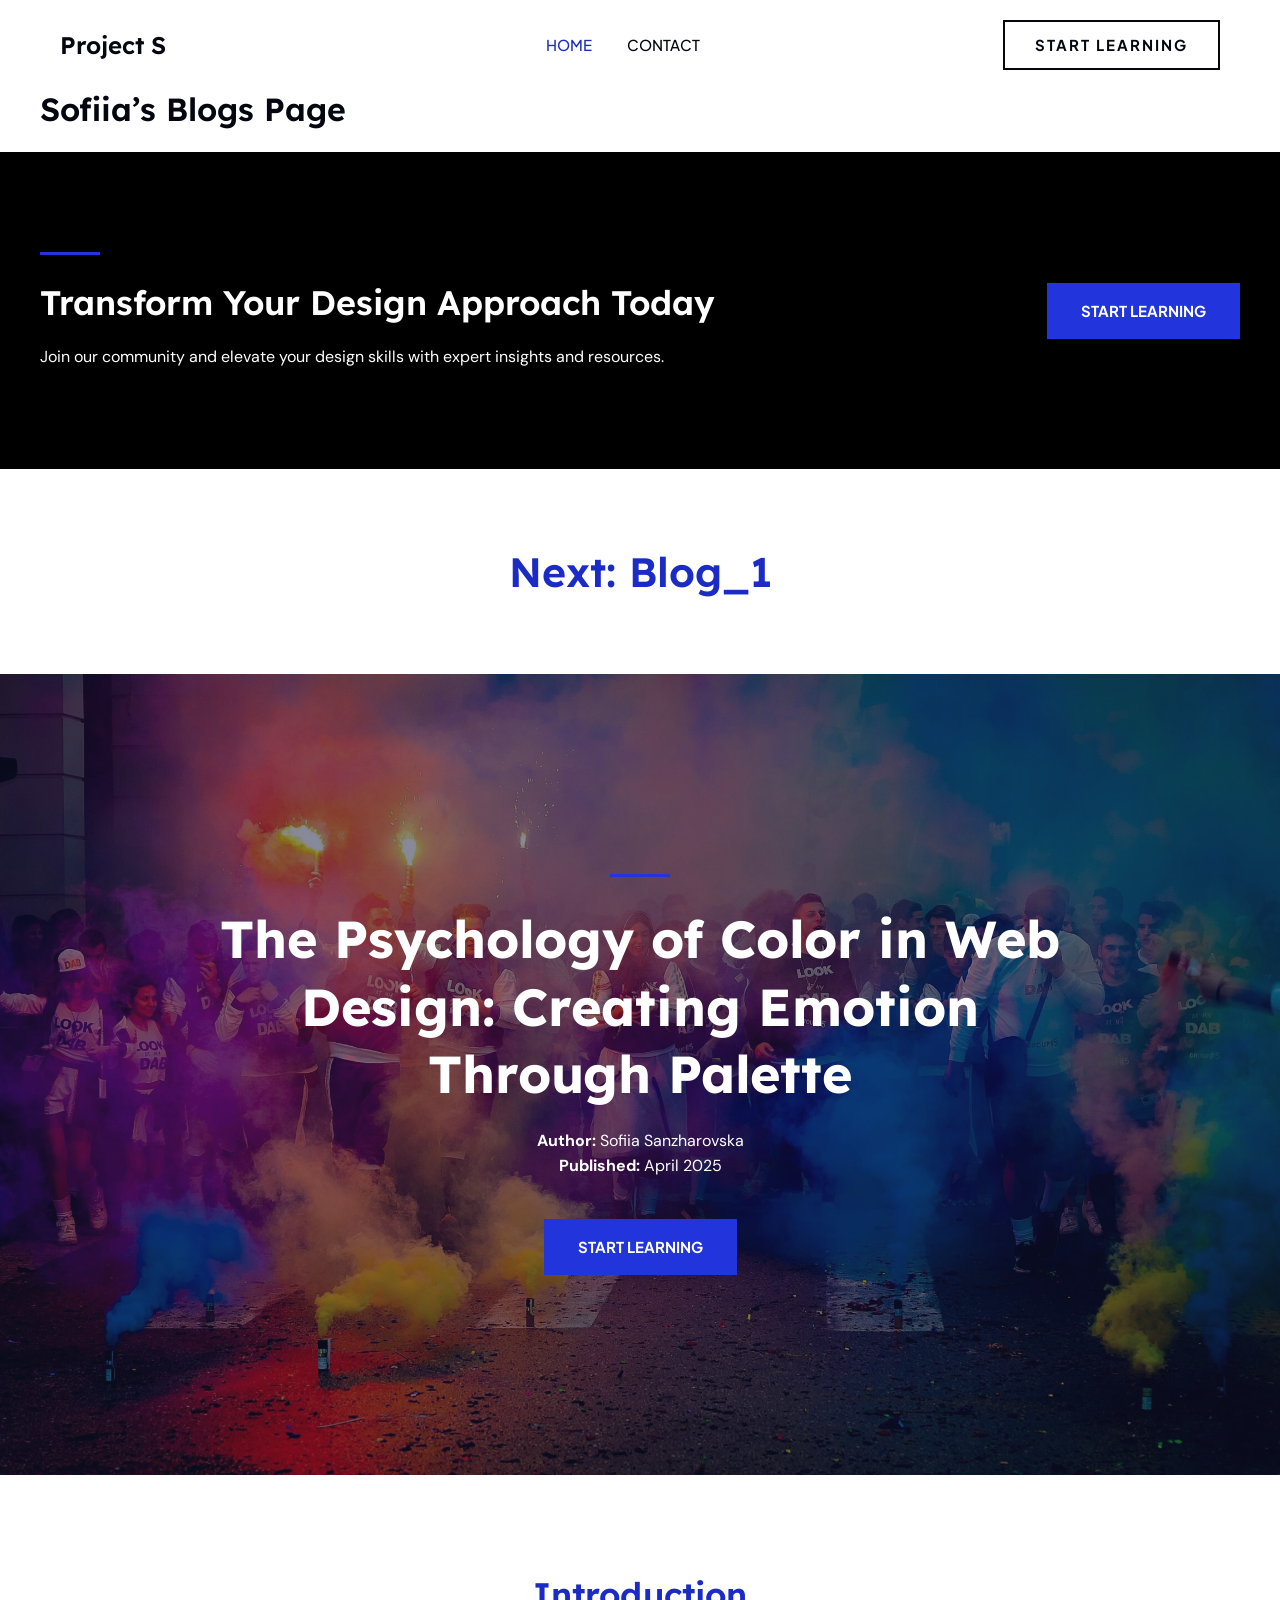
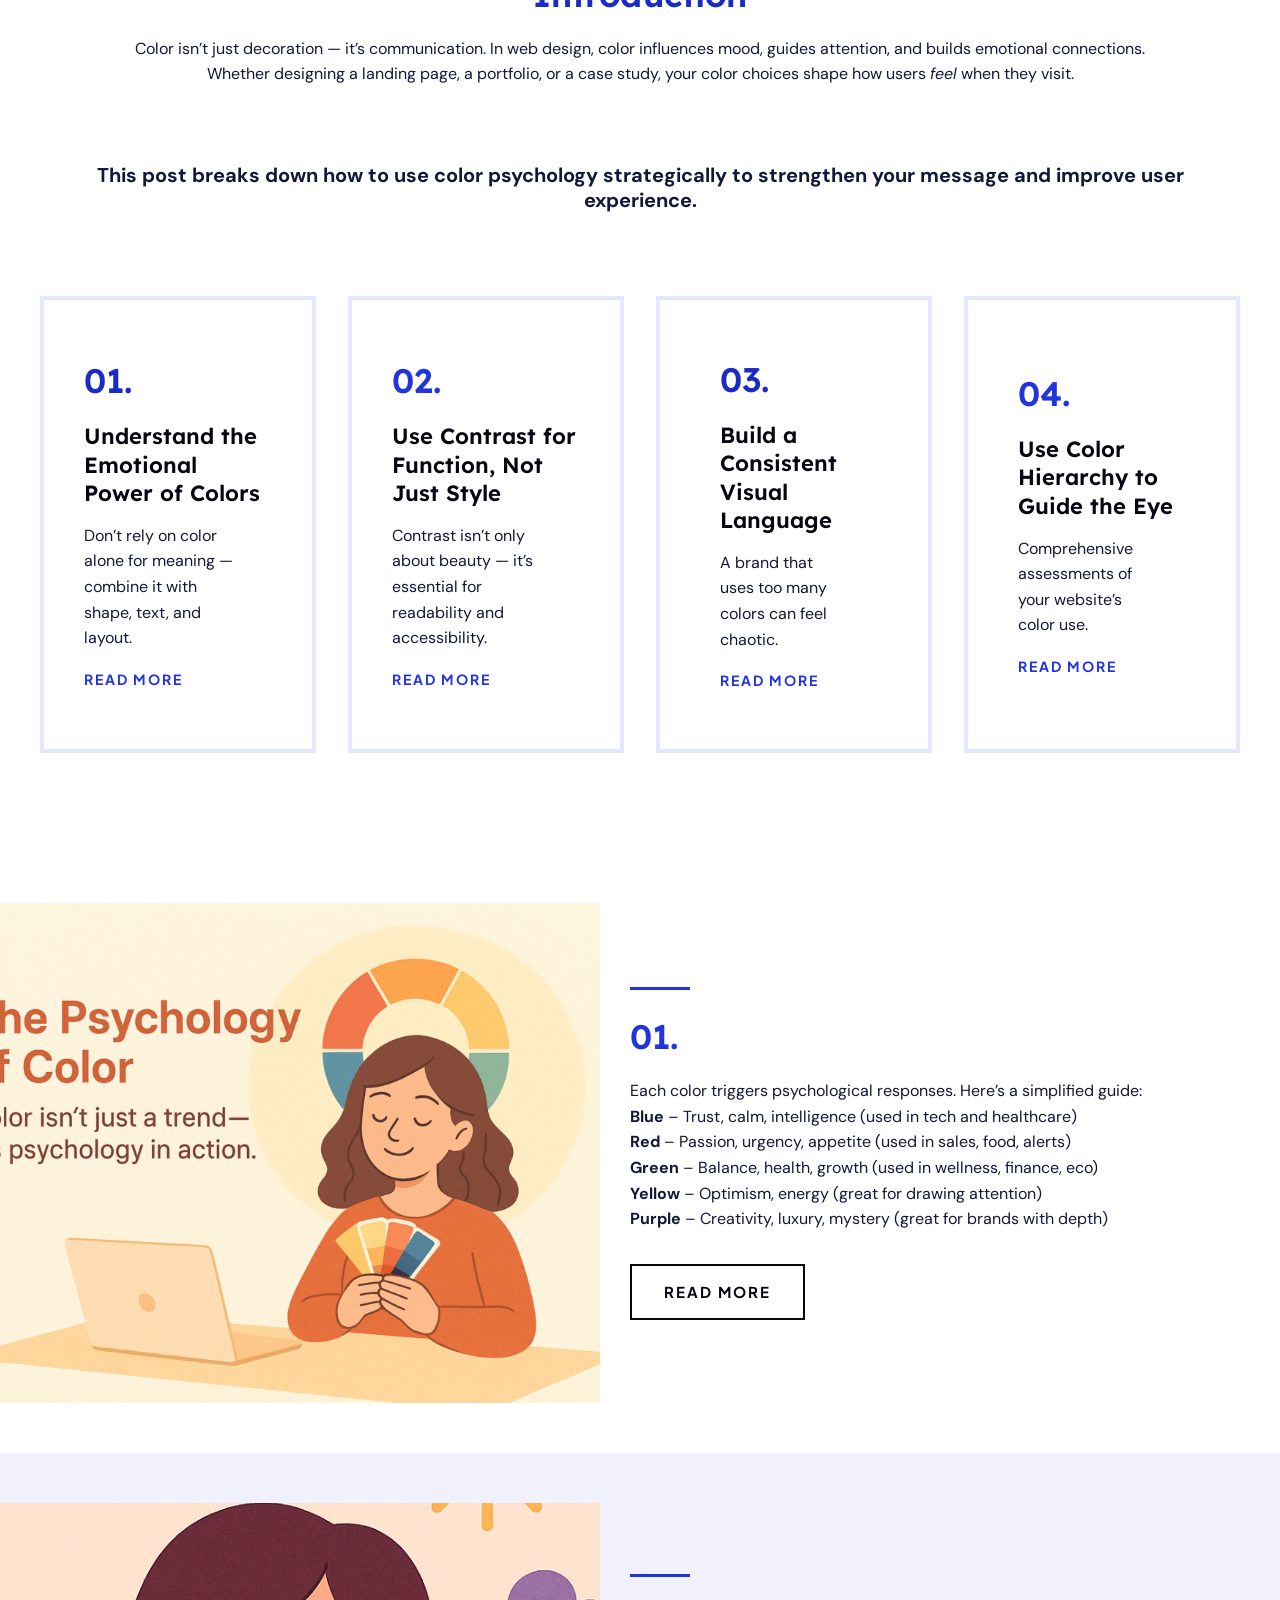
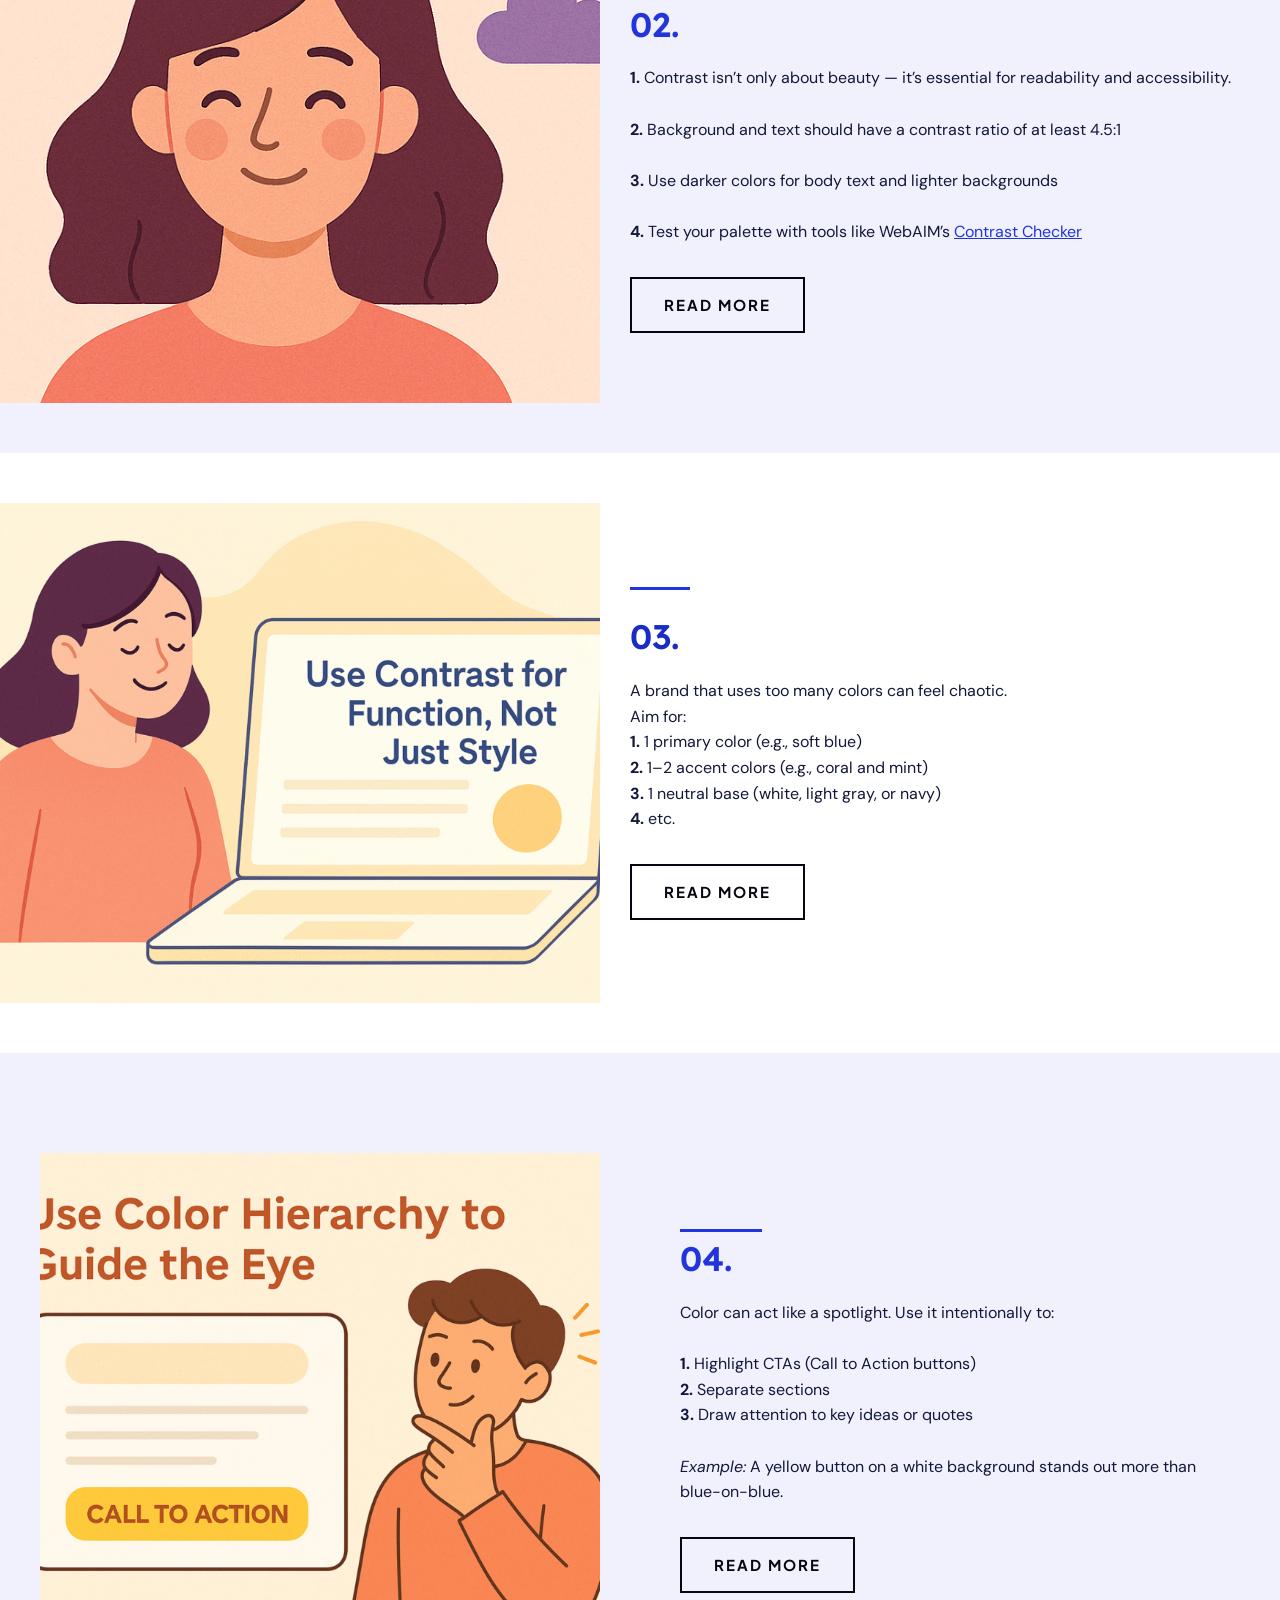
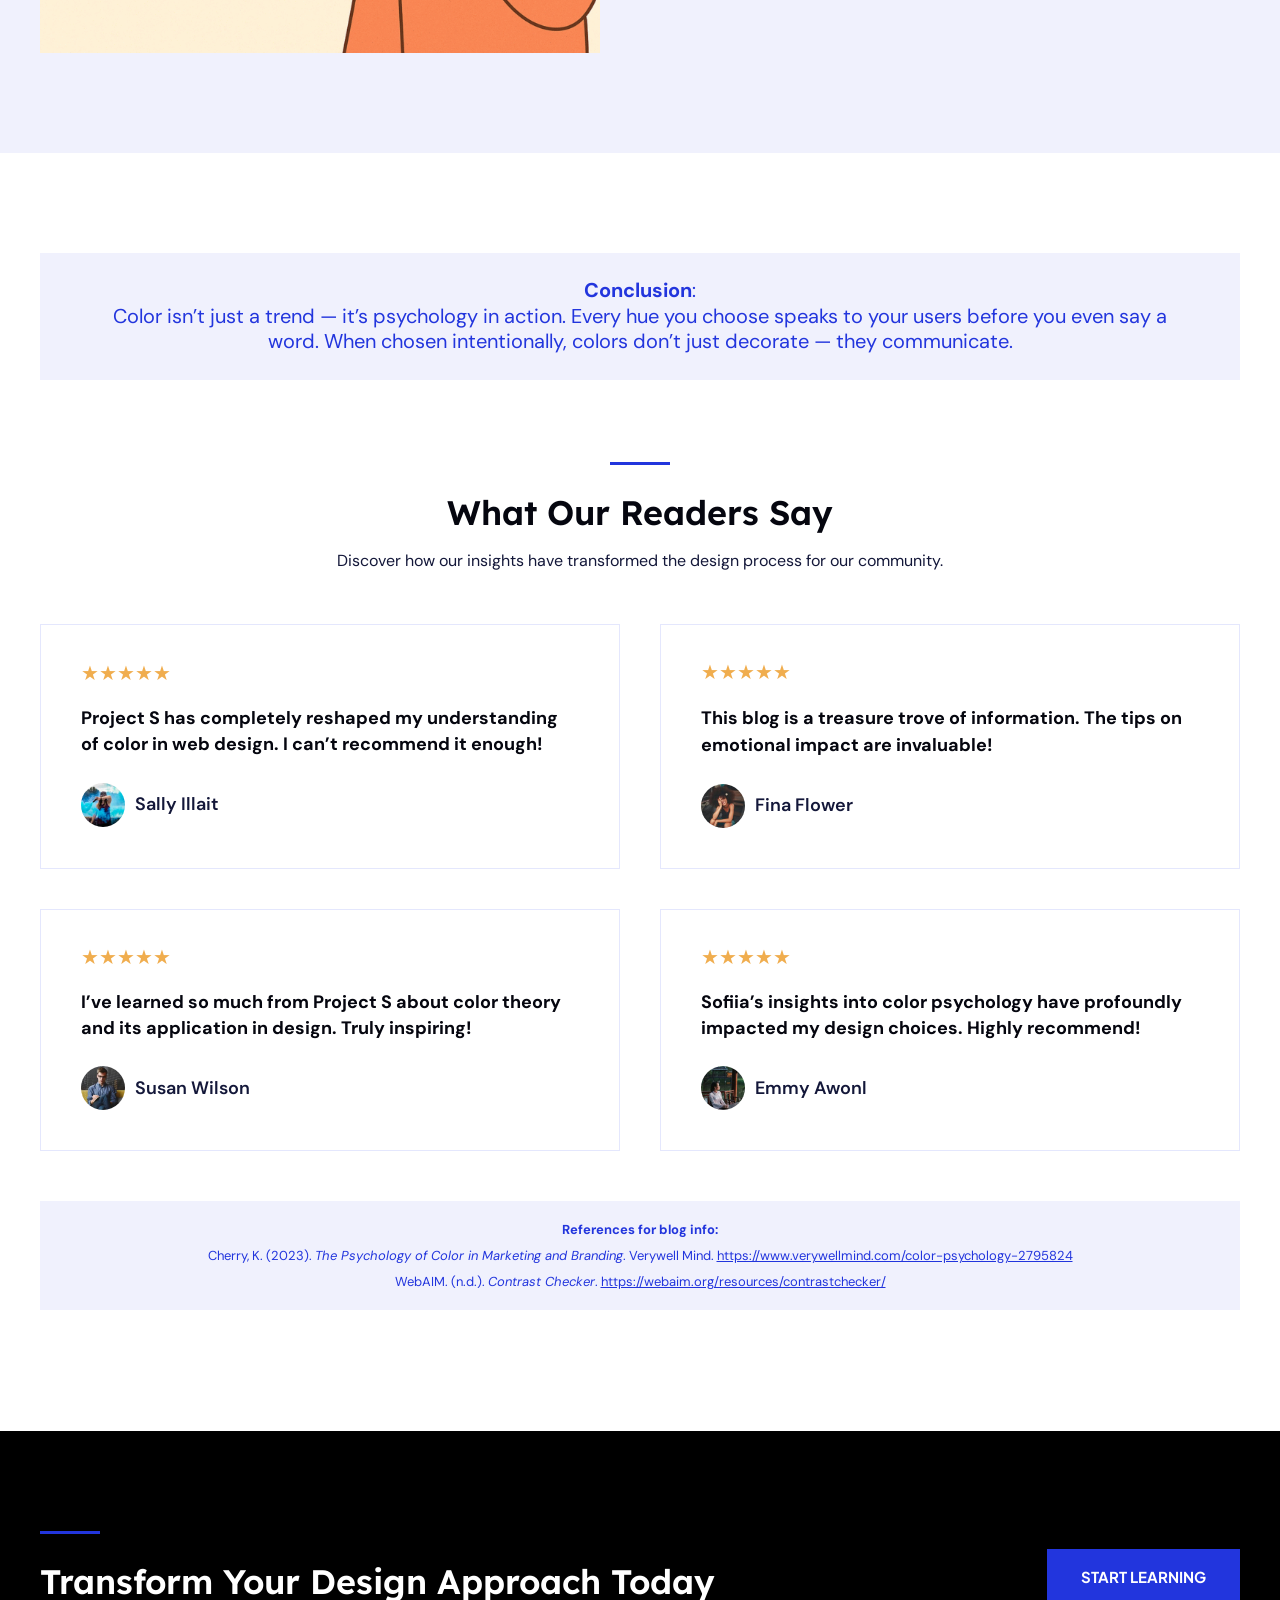
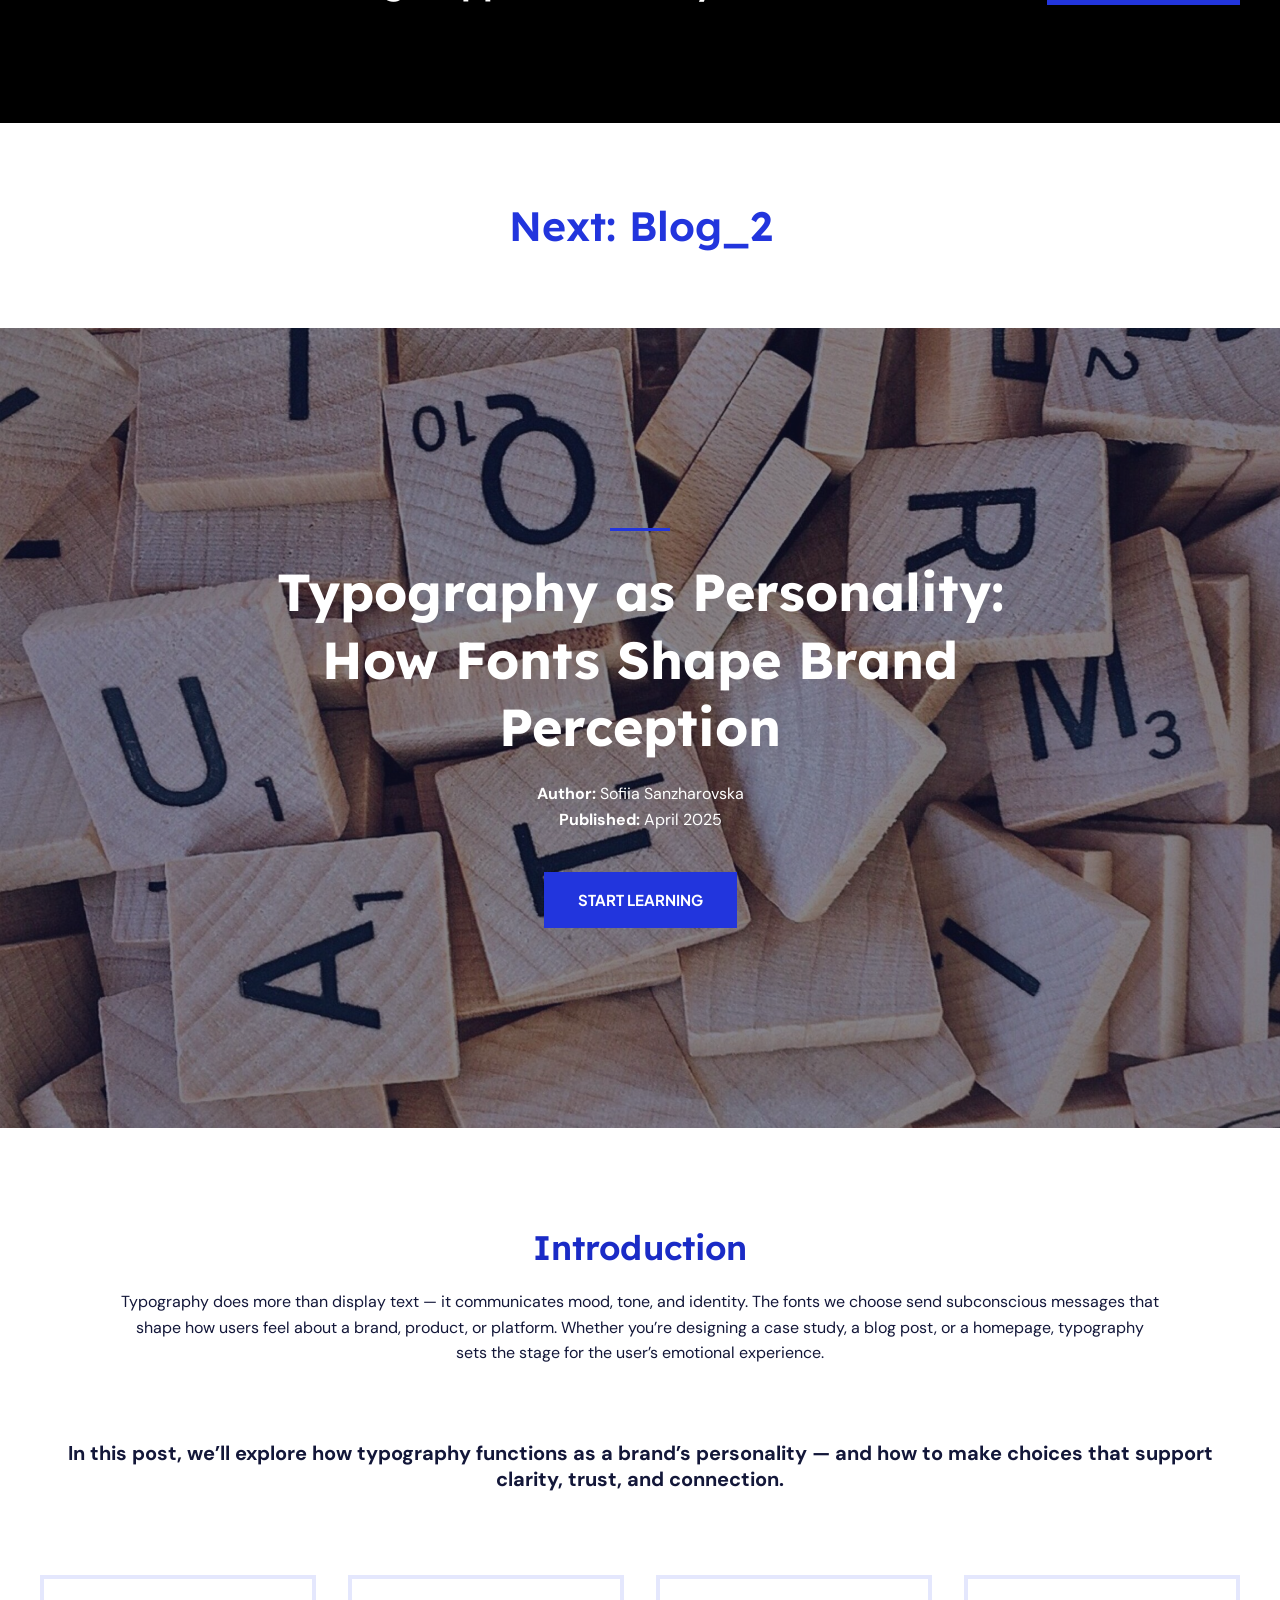
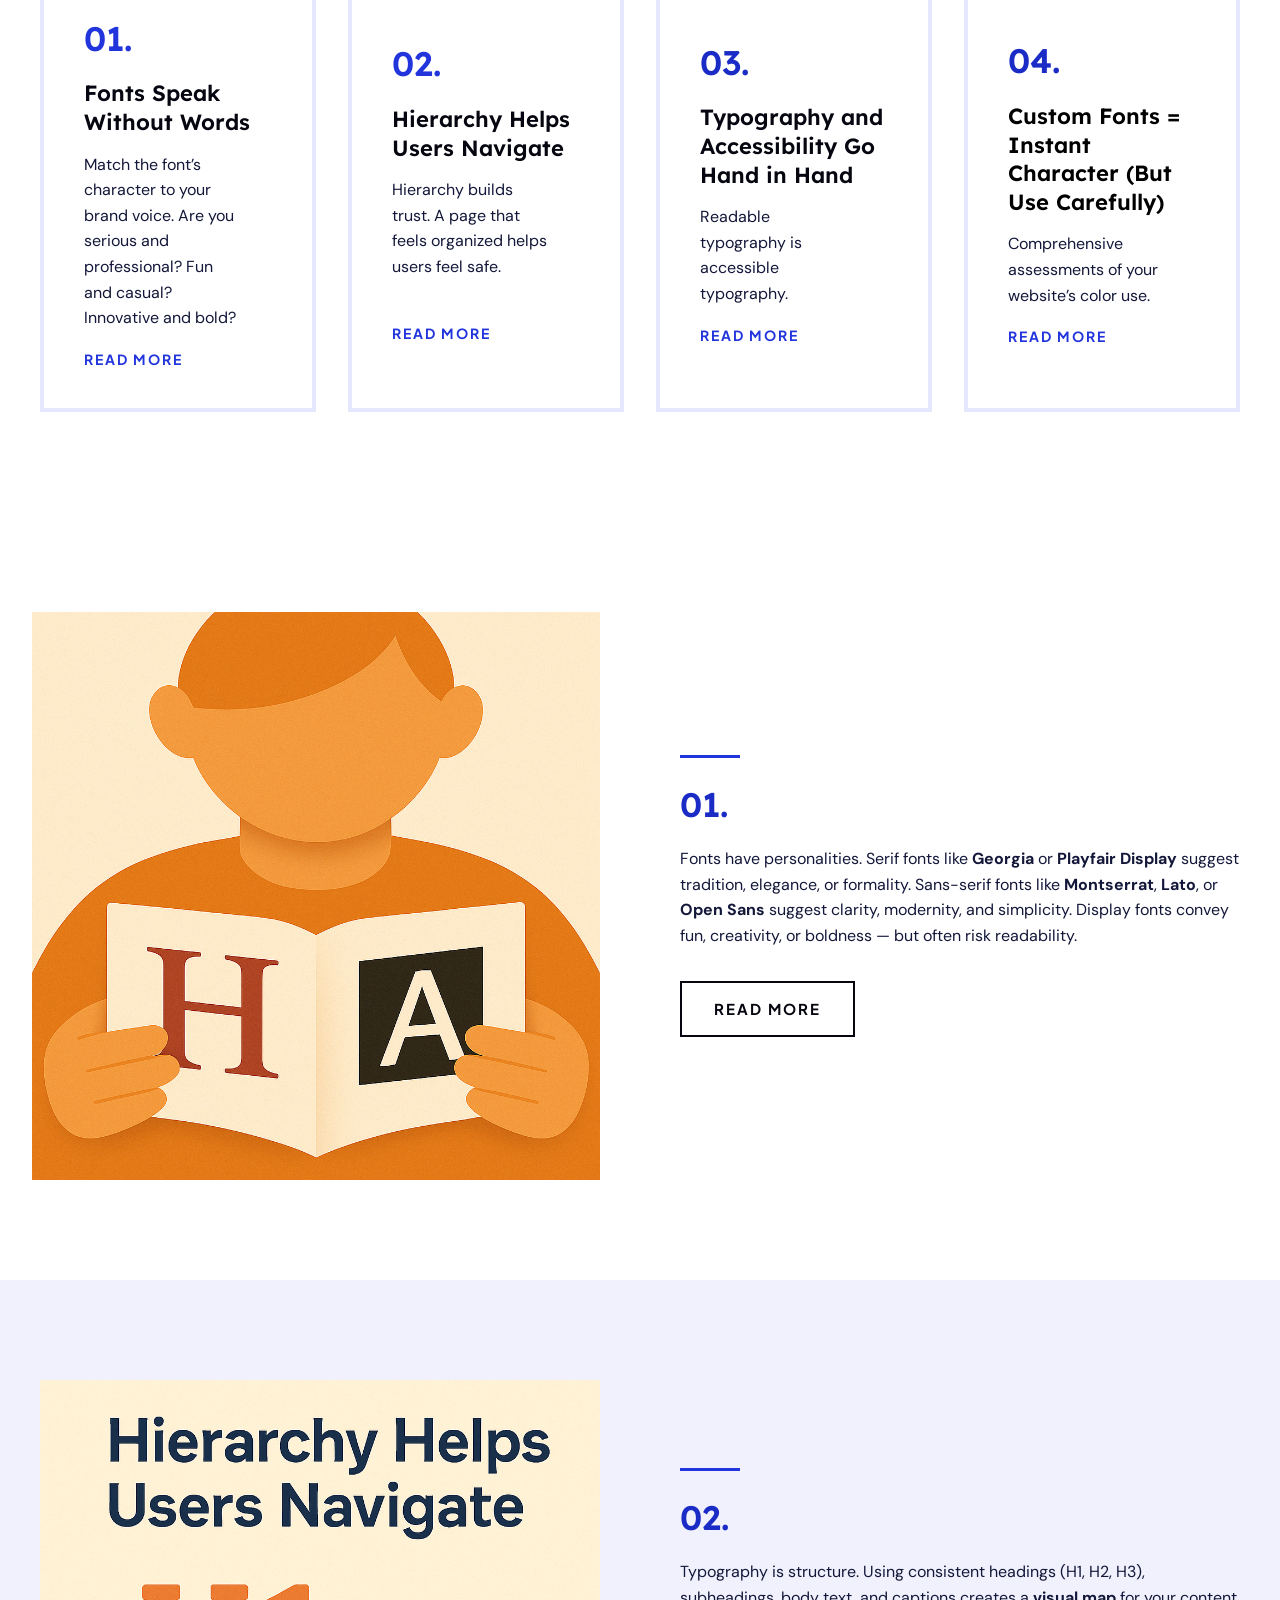
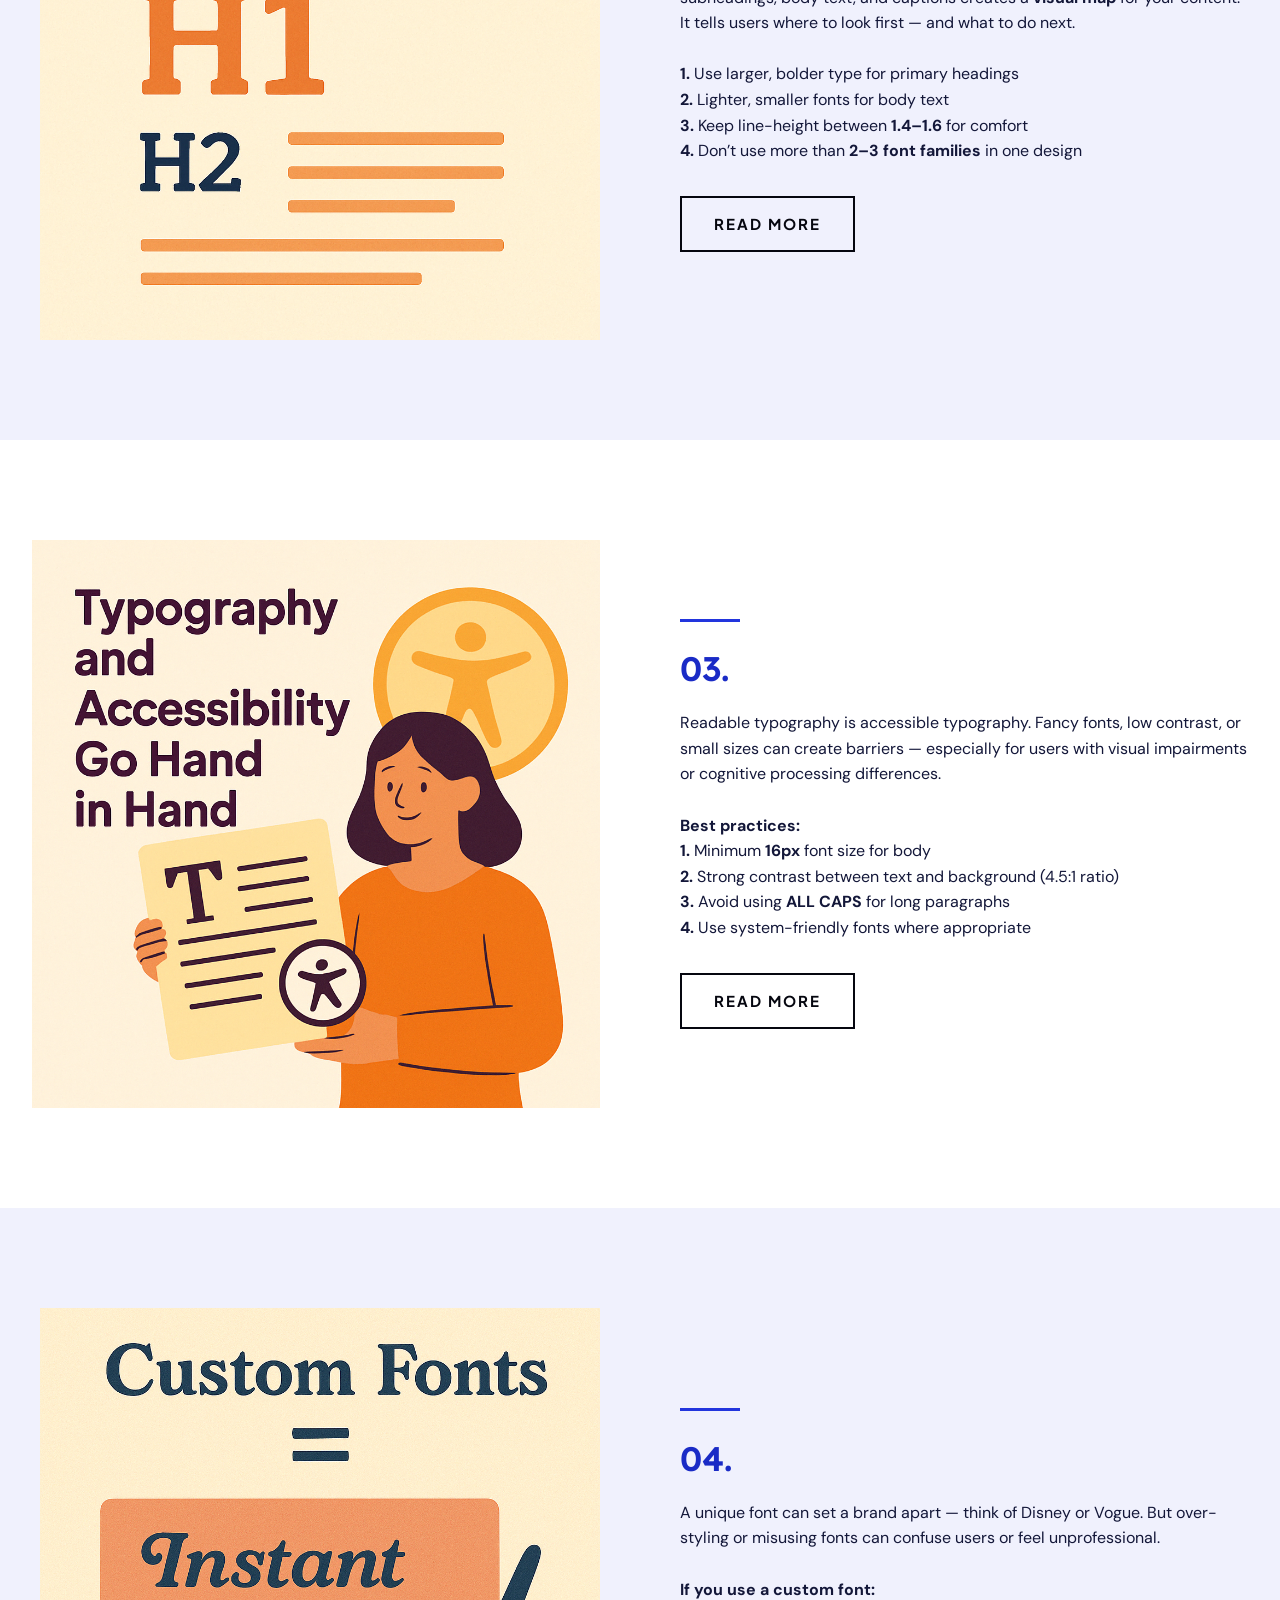
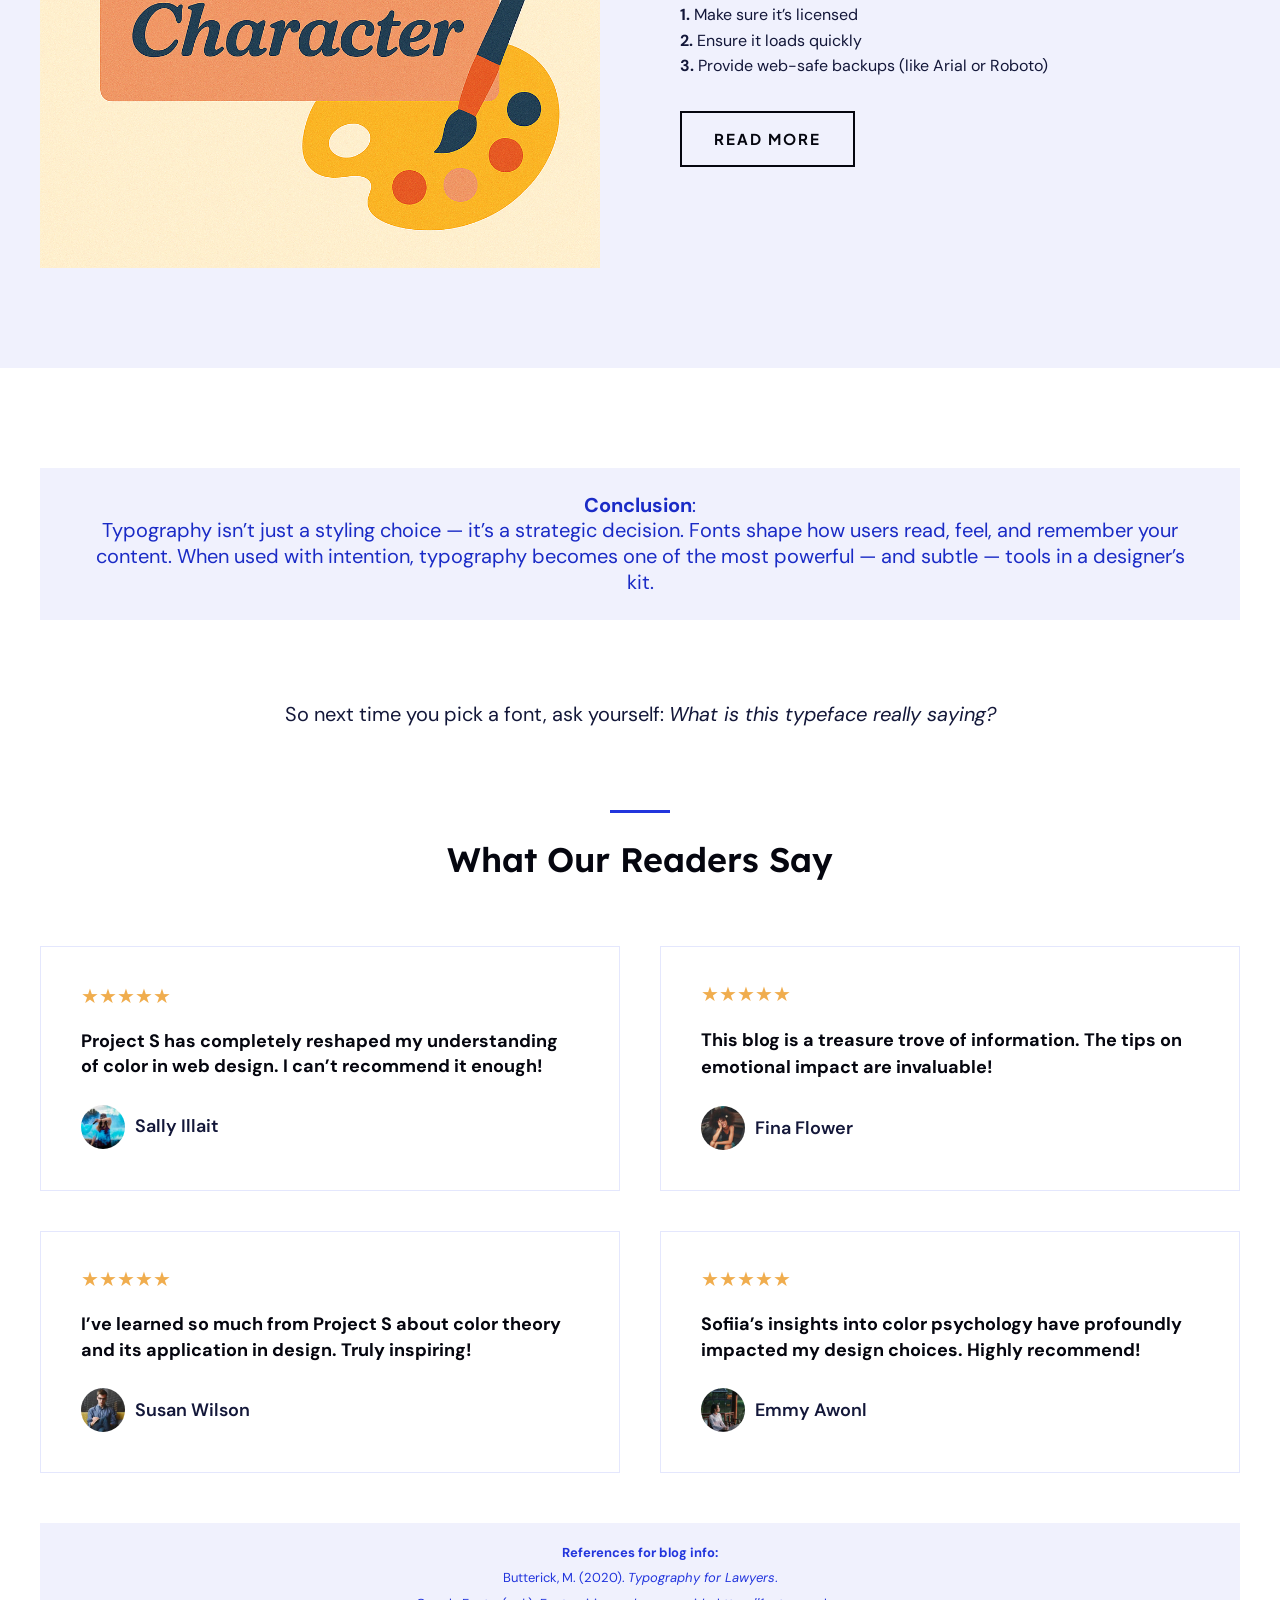
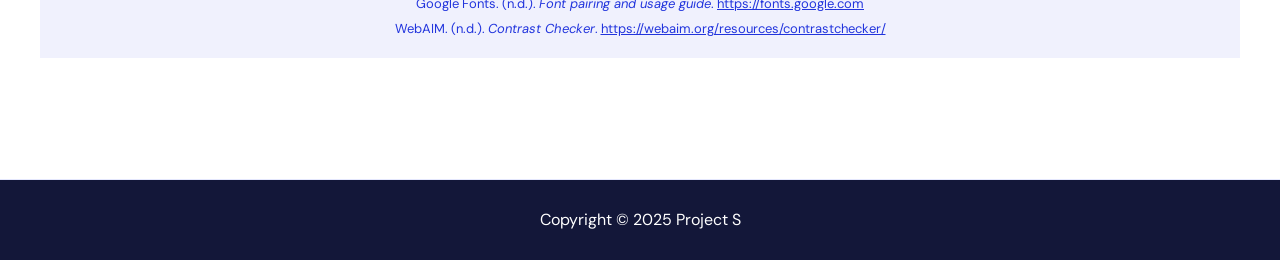
==== index.html @ 3645597f "Uploading first version of blog site" ====
<!DOCTYPE html>
<html lang="en-US">
<head>
<meta charset="UTF-8">
<meta name="viewport" content="width=device-width, initial-scale=1">
	<link rel="profile" href="https://gmpg.org/xfn/11"> 
	<title>Project S</title>
<meta name="robots" content="max-image-preview:large">
	<style>img:is([sizes="auto" i], [sizes^="auto," i]) { contain-intrinsic-size: 3000px 1500px }</style>
	<link rel="dns-prefetch" href="//fonts.googleapis.com">
<link rel="alternate" type="application/rss+xml" title="Project S &raquo; Feed" href="https://sofisanzh.github.io/blog-project/feed/">
<link rel="alternate" type="application/rss+xml" title="Project S &raquo; Comments Feed" href="https://sofisanzh.github.io/blog-project/comments/feed/">
<script>
window._wpemojiSettings = {"baseUrl":"https:\/\/s.w.org\/images\/core\/emoji\/15.1.0\/72x72\/","ext":".png","svgUrl":"https:\/\/s.w.org\/images\/core\/emoji\/15.1.0\/svg\/","svgExt":".svg","source":{"concatemoji":"https:\/\/sofisanzh.github.io\/blog-project\/wp-includes\/js\/wp-emoji-release.min.js?ver=6.8"}};
/*! This file is auto-generated */
!function(i,n){var o,s,e;function c(e){try{var t={supportTests:e,timestamp:(new Date).valueOf()};sessionStorage.setItem(o,JSON.stringify(t))}catch(e){}}function p(e,t,n){e.clearRect(0,0,e.canvas.width,e.canvas.height),e.fillText(t,0,0);var t=new Uint32Array(e.getImageData(0,0,e.canvas.width,e.canvas.height).data),r=(e.clearRect(0,0,e.canvas.width,e.canvas.height),e.fillText(n,0,0),new Uint32Array(e.getImageData(0,0,e.canvas.width,e.canvas.height).data));return t.every(function(e,t){return e===r[t]})}function u(e,t,n){switch(t){case"flag":return n(e,"🏳️‍⚧️","🏳️​⚧️")?!1:!n(e,"🇺🇳","🇺​🇳")&&!n(e,"🏴󠁧󠁢󠁥󠁮󠁧󠁿","🏴​󠁧​󠁢​󠁥​󠁮​󠁧​󠁿");case"emoji":return!n(e,"🐦‍🔥","🐦​🔥")}return!1}function f(e,t,n){var r="undefined"!=typeof WorkerGlobalScope&&self instanceof WorkerGlobalScope?new OffscreenCanvas(300,150):i.createElement("canvas"),a=r.getContext("2d",{willReadFrequently:!0}),o=(a.textBaseline="top",a.font="600 32px Arial",{});return e.forEach(function(e){o[e]=t(a,e,n)}),o}function t(e){var t=i.createElement("script");t.src=e,t.defer=!0,i.head.appendChild(t)}"undefined"!=typeof Promise&&(o="wpEmojiSettingsSupports",s=["flag","emoji"],n.supports={everything:!0,everythingExceptFlag:!0},e=new Promise(function(e){i.addEventListener("DOMContentLoaded",e,{once:!0})}),new Promise(function(t){var n=function(){try{var e=JSON.parse(sessionStorage.getItem(o));if("object"==typeof e&&"number"==typeof e.timestamp&&(new Date).valueOf()<e.timestamp+604800&&"object"==typeof e.supportTests)return e.supportTests}catch(e){}return null}();if(!n){if("undefined"!=typeof Worker&&"undefined"!=typeof OffscreenCanvas&&"undefined"!=typeof URL&&URL.createObjectURL&&"undefined"!=typeof Blob)try{var e="postMessage("+f.toString()+"("+[JSON.stringify(s),u.toString(),p.toString()].join(",")+"));",r=new Blob([e],{type:"text/javascript"}),a=new Worker(URL.createObjectURL(r),{name:"wpTestEmojiSupports"});return void(a.onmessage=function(e){c(n=e.data),a.terminate(),t(n)})}catch(e){}c(n=f(s,u,p))}t(n)}).then(function(e){for(var t in e)n.supports[t]=e[t],n.supports.everything=n.supports.everything&&n.supports[t],"flag"!==t&&(n.supports.everythingExceptFlag=n.supports.everythingExceptFlag&&n.supports[t]);n.supports.everythingExceptFlag=n.supports.everythingExceptFlag&&!n.supports.flag,n.DOMReady=!1,n.readyCallback=function(){n.DOMReady=!0}}).then(function(){return e}).then(function(){var e;n.supports.everything||(n.readyCallback(),(e=n.source||{}).concatemoji?t(e.concatemoji):e.wpemoji&&e.twemoji&&(t(e.twemoji),t(e.wpemoji)))}))}((window,document),window._wpemojiSettings);
</script>
<link rel="stylesheet" id="astra-theme-css-css" href="https://sofisanzh.github.io/blog-project/wp-content/themes/astra/assets/css/minified/main.min.css?ver=4.10.0" media="all">
<style id="astra-theme-css-inline-css">:root{--ast-post-nav-space:0;--ast-container-default-xlg-padding:2.5em;--ast-container-default-lg-padding:2.5em;--ast-container-default-slg-padding:2em;--ast-container-default-md-padding:2.5em;--ast-container-default-sm-padding:2.5em;--ast-container-default-xs-padding:2.4em;--ast-container-default-xxs-padding:1.8em;--ast-code-block-background:#ECEFF3;--ast-comment-inputs-background:#F9FAFB;--ast-normal-container-width:1200px;--ast-narrow-container-width:750px;--ast-blog-title-font-weight:600;--ast-blog-meta-weight:600;--ast-global-color-primary:var(--ast-global-color-5);--ast-global-color-secondary:var(--ast-global-color-4);--ast-global-color-alternate-background:var(--ast-global-color-7);--ast-global-color-subtle-background:var(--ast-global-color-6);--ast-bg-style-guide:#F8FAFC;--ast-shadow-style-guide:0px 0px 4px 0 #00000057;--ast-global-dark-bg-style:#fff;--ast-global-dark-lfs:#fbfbfb;--ast-widget-bg-color:#fafafa;--ast-wc-container-head-bg-color:#fbfbfb;--ast-title-layout-bg:#eeeeee;--ast-search-border-color:#e7e7e7;--ast-lifter-hover-bg:#e6e6e6;--ast-gallery-block-color:#000;--srfm-color-input-label:var(--ast-global-color-2);}html{font-size:100%;}a{color:var(--ast-global-color-0);}a:hover,a:focus{color:var(--ast-global-color-1);}body,button,input,select,textarea,.ast-button,.ast-custom-button{font-family:'DM Sans',sans-serif;font-weight:400;font-size:16px;font-size:1rem;line-height:var(--ast-body-line-height,1.6em);}blockquote{color:var(--ast-global-color-3);}h1,.entry-content h1,h2,.entry-content h2,h3,.entry-content h3,h4,.entry-content h4,h5,.entry-content h5,h6,.entry-content h6,.site-title,.site-title a{font-family:'Lexend',sans-serif;font-weight:600;line-height:1.2em;}.ast-site-identity .site-title a{color:var(--ast-global-color-2);}.ast-site-identity .site-title a:hover{color:var(--ast-global-color-2);}.site-title{font-size:24px;font-size:1.5rem;display:block;}.site-header .site-description{font-size:15px;font-size:0.9375rem;display:none;}.entry-title{font-size:26px;font-size:1.625rem;}.ast-blog-single-element.ast-taxonomy-container a{font-size:14px;font-size:0.875rem;}.ast-blog-meta-container{font-size:13px;font-size:0.8125rem;}.archive .ast-article-post .ast-article-inner,.blog .ast-article-post .ast-article-inner,.archive .ast-article-post .ast-article-inner:hover,.blog .ast-article-post .ast-article-inner:hover{overflow:hidden;}h1,.entry-content h1{font-size:52px;font-size:3.25rem;font-weight:700;font-family:'Lexend',sans-serif;line-height:1.3em;}h2,.entry-content h2{font-size:34px;font-size:2.125rem;font-weight:600;font-family:'Lexend',sans-serif;line-height:1.2em;}h3,.entry-content h3{font-size:22px;font-size:1.375rem;font-weight:600;font-family:'Lexend',sans-serif;line-height:1.3em;}h4,.entry-content h4{font-size:16px;font-size:1rem;line-height:1.3em;font-weight:600;font-family:'Lexend',sans-serif;}h5,.entry-content h5{font-size:15px;font-size:0.9375rem;line-height:1.5em;font-weight:600;font-family:'Lexend',sans-serif;}h6,.entry-content h6{font-size:14px;font-size:0.875rem;line-height:1.5em;font-weight:600;font-family:'Lexend',sans-serif;text-transform:uppercase;}::selection{background-color:var(--ast-global-color-0);color:#ffffff;}body,h1,.entry-title a,.entry-content h1,h2,.entry-content h2,h3,.entry-content h3,h4,.entry-content h4,h5,.entry-content h5,h6,.entry-content h6{color:var(--ast-global-color-3);}.tagcloud a:hover,.tagcloud a:focus,.tagcloud a.current-item{color:#ffffff;border-color:var(--ast-global-color-0);background-color:var(--ast-global-color-0);}input:focus,input[type="text"]:focus,input[type="email"]:focus,input[type="url"]:focus,input[type="password"]:focus,input[type="reset"]:focus,input[type="search"]:focus,textarea:focus{border-color:var(--ast-global-color-0);}input[type="radio"]:checked,input[type=reset],input[type="checkbox"]:checked,input[type="checkbox"]:hover:checked,input[type="checkbox"]:focus:checked,input[type=range]::-webkit-slider-thumb{border-color:var(--ast-global-color-0);background-color:var(--ast-global-color-0);box-shadow:none;}.site-footer a:hover + .post-count,.site-footer a:focus + .post-count{background:var(--ast-global-color-0);border-color:var(--ast-global-color-0);}.single .nav-links .nav-previous,.single .nav-links .nav-next{color:var(--ast-global-color-0);}.entry-meta,.entry-meta *{line-height:1.45;color:var(--ast-global-color-0);font-weight:600;}.entry-meta a:not(.ast-button):hover,.entry-meta a:not(.ast-button):hover *,.entry-meta a:not(.ast-button):focus,.entry-meta a:not(.ast-button):focus *,.page-links > .page-link,.page-links .page-link:hover,.post-navigation a:hover{color:var(--ast-global-color-1);}#cat option,.secondary .calendar_wrap thead a,.secondary .calendar_wrap thead a:visited{color:var(--ast-global-color-0);}.secondary .calendar_wrap #today,.ast-progress-val span{background:var(--ast-global-color-0);}.secondary a:hover + .post-count,.secondary a:focus + .post-count{background:var(--ast-global-color-0);border-color:var(--ast-global-color-0);}.calendar_wrap #today > a{color:#ffffff;}.page-links .page-link,.single .post-navigation a{color:var(--ast-global-color-3);}.ast-search-menu-icon .search-form button.search-submit{padding:0 4px;}.ast-search-menu-icon form.search-form{padding-right:0;}.ast-search-menu-icon.slide-search input.search-field{width:0;}.ast-header-search .ast-search-menu-icon.ast-dropdown-active .search-form,.ast-header-search .ast-search-menu-icon.ast-dropdown-active .search-field:focus{transition:all 0.2s;}.search-form input.search-field:focus{outline:none;}.ast-search-menu-icon .search-form button.search-submit:focus,.ast-theme-transparent-header .ast-header-search .ast-dropdown-active .ast-icon,.ast-theme-transparent-header .ast-inline-search .search-field:focus .ast-icon{color:var(--ast-global-color-1);}.ast-header-search .slide-search .search-form{border:2px solid var(--ast-global-color-0);}.ast-header-search .slide-search .search-field{background-color:(--ast-global-dark-bg-style);}.ast-archive-title{color:var(--ast-global-color-2);}.widget-title,.widget .wp-block-heading{font-size:22px;font-size:1.375rem;color:var(--ast-global-color-2);}.ast-single-post .entry-content a,.ast-comment-content a:not(.ast-comment-edit-reply-wrap a){text-decoration:underline;}.ast-single-post .elementor-widget-button .elementor-button,.ast-single-post .entry-content .uagb-tab a,.ast-single-post .entry-content .uagb-ifb-cta a,.ast-single-post .entry-content .uabb-module-content a,.ast-single-post .entry-content .uagb-post-grid a,.ast-single-post .entry-content .uagb-timeline a,.ast-single-post .entry-content .uagb-toc__wrap a,.ast-single-post .entry-content .uagb-taxomony-box a,.ast-single-post .entry-content .woocommerce a,.entry-content .wp-block-latest-posts > li > a,.ast-single-post .entry-content .wp-block-file__button,li.ast-post-filter-single,.ast-single-post .ast-comment-content .comment-reply-link,.ast-single-post .ast-comment-content .comment-edit-link{text-decoration:none;}.ast-search-menu-icon.slide-search a:focus-visible:focus-visible,.astra-search-icon:focus-visible,#close:focus-visible,a:focus-visible,.ast-menu-toggle:focus-visible,.site .skip-link:focus-visible,.wp-block-loginout input:focus-visible,.wp-block-search.wp-block-search__button-inside .wp-block-search__inside-wrapper,.ast-header-navigation-arrow:focus-visible,.woocommerce .wc-proceed-to-checkout > .checkout-button:focus-visible,.woocommerce .woocommerce-MyAccount-navigation ul li a:focus-visible,.ast-orders-table__row .ast-orders-table__cell:focus-visible,.woocommerce .woocommerce-order-details .order-again > .button:focus-visible,.woocommerce .woocommerce-message a.button.wc-forward:focus-visible,.woocommerce #minus_qty:focus-visible,.woocommerce #plus_qty:focus-visible,a#ast-apply-coupon:focus-visible,.woocommerce .woocommerce-info a:focus-visible,.woocommerce .astra-shop-summary-wrap a:focus-visible,.woocommerce a.wc-forward:focus-visible,#ast-apply-coupon:focus-visible,.woocommerce-js .woocommerce-mini-cart-item a.remove:focus-visible,#close:focus-visible,.button.search-submit:focus-visible,#search_submit:focus,.normal-search:focus-visible,.ast-header-account-wrap:focus-visible,.woocommerce .ast-on-card-button.ast-quick-view-trigger:focus{outline-style:dotted;outline-color:inherit;outline-width:thin;}input:focus,input[type="text"]:focus,input[type="email"]:focus,input[type="url"]:focus,input[type="password"]:focus,input[type="reset"]:focus,input[type="search"]:focus,input[type="number"]:focus,textarea:focus,.wp-block-search__input:focus,[data-section="section-header-mobile-trigger"] .ast-button-wrap .ast-mobile-menu-trigger-minimal:focus,.ast-mobile-popup-drawer.active .menu-toggle-close:focus,.woocommerce-ordering select.orderby:focus,#ast-scroll-top:focus,#coupon_code:focus,.woocommerce-page #comment:focus,.woocommerce #reviews #respond input#submit:focus,.woocommerce a.add_to_cart_button:focus,.woocommerce .button.single_add_to_cart_button:focus,.woocommerce .woocommerce-cart-form button:focus,.woocommerce .woocommerce-cart-form__cart-item .quantity .qty:focus,.woocommerce .woocommerce-billing-fields .woocommerce-billing-fields__field-wrapper .woocommerce-input-wrapper > .input-text:focus,.woocommerce #order_comments:focus,.woocommerce #place_order:focus,.woocommerce .woocommerce-address-fields .woocommerce-address-fields__field-wrapper .woocommerce-input-wrapper > .input-text:focus,.woocommerce .woocommerce-MyAccount-content form button:focus,.woocommerce .woocommerce-MyAccount-content .woocommerce-EditAccountForm .woocommerce-form-row .woocommerce-Input.input-text:focus,.woocommerce .ast-woocommerce-container .woocommerce-pagination ul.page-numbers li a:focus,body #content .woocommerce form .form-row .select2-container--default .select2-selection--single:focus,#ast-coupon-code:focus,.woocommerce.woocommerce-js .quantity input[type=number]:focus,.woocommerce-js .woocommerce-mini-cart-item .quantity input[type=number]:focus,.woocommerce p#ast-coupon-trigger:focus{border-style:dotted;border-color:inherit;border-width:thin;}input{outline:none;}.ast-logo-title-inline .site-logo-img{padding-right:1em;}body .ast-oembed-container *{position:absolute;top:0;width:100%;height:100%;left:0;}body .wp-block-embed-pocket-casts .ast-oembed-container *{position:unset;}.ast-single-post-featured-section + article {margin-top: 2em;}.site-content .ast-single-post-featured-section img {width: 100%;overflow: hidden;object-fit: cover;}.ast-separate-container .site-content .ast-single-post-featured-section + article {margin-top: -80px;z-index: 9;position: relative;border-radius: 4px;}@media (min-width: 922px) {.ast-no-sidebar .site-content .ast-article-image-container--wide {margin-left: -120px;margin-right: -120px;max-width: unset;width: unset;}.ast-left-sidebar .site-content .ast-article-image-container--wide,.ast-right-sidebar .site-content .ast-article-image-container--wide {margin-left: -10px;margin-right: -10px;}.site-content .ast-article-image-container--full {margin-left: calc( -50vw + 50%);margin-right: calc( -50vw + 50%);max-width: 100vw;width: 100vw;}.ast-left-sidebar .site-content .ast-article-image-container--full,.ast-right-sidebar .site-content .ast-article-image-container--full {margin-left: -10px;margin-right: -10px;max-width: inherit;width: auto;}}.site > .ast-single-related-posts-container {margin-top: 0;}@media (min-width: 922px) {.ast-desktop .ast-container--narrow {max-width: var(--ast-narrow-container-width);margin: 0 auto;}}input[type="text"],input[type="number"],input[type="email"],input[type="url"],input[type="password"],input[type="search"],input[type=reset],input[type=tel],input[type=date],select,textarea{font-size:16px;font-style:normal;font-weight:400;line-height:24px;width:100%;padding:12px 16px;border-radius:4px;box-shadow:0px 1px 2px 0px rgba(0,0,0,0.05);color:var(--ast-form-input-text,#475569);}input[type="text"],input[type="number"],input[type="email"],input[type="url"],input[type="password"],input[type="search"],input[type=reset],input[type=tel],input[type=date],select{height:40px;}input[type="date"]{border-width:1px;border-style:solid;border-color:var(--ast-border-color);background:var( --ast-global-color-secondary,--ast-global-color-5 );}input[type="text"]:focus,input[type="number"]:focus,input[type="email"]:focus,input[type="url"]:focus,input[type="password"]:focus,input[type="search"]:focus,input[type=reset]:focus,input[type="tel"]:focus,input[type="date"]:focus,select:focus,textarea:focus{border-color:#046BD2;box-shadow:none;outline:none;color:var(--ast-form-input-focus-text,#475569);}label,legend{color:#111827;font-size:14px;font-style:normal;font-weight:500;line-height:20px;}select{padding:6px 10px;}fieldset{padding:30px;border-radius:4px;}button,.ast-button,.button,input[type="button"],input[type="reset"],input[type="submit"]{border-radius:4px;box-shadow:0px 1px 2px 0px rgba(0,0,0,0.05);}:root{--ast-comment-inputs-background:#FFF;}::placeholder{color:var(--ast-form-field-color,#9CA3AF);}::-ms-input-placeholder{color:var(--ast-form-field-color,#9CA3AF);}@media (max-width:921.9px){#ast-desktop-header{display:none;}}@media (min-width:922px){#ast-mobile-header{display:none;}}.wp-block-buttons.aligncenter{justify-content:center;}@media (max-width:921px){.ast-theme-transparent-header #primary,.ast-theme-transparent-header #secondary{padding:0;}}@media (max-width:921px){.ast-plain-container.ast-no-sidebar #primary{padding:0;}}.ast-plain-container.ast-no-sidebar #primary{margin-top:0;margin-bottom:0;}@media (min-width:1200px){.ast-plain-container.ast-no-sidebar #primary{margin-top:60px;margin-bottom:60px;}}@media (max-width:921px){.ast-separate-container #primary,.ast-narrow-container #primary{padding-top:0px;}}@media (max-width:544px){.ast-separate-container #primary,.ast-narrow-container #primary{padding-top:0px;}}@media (max-width:921px){.ast-separate-container #primary,.ast-narrow-container #primary{padding-bottom:0px;}}@media (max-width:544px){.ast-separate-container #primary,.ast-narrow-container #primary{padding-bottom:0px;}}.wp-block-button.is-style-outline .wp-block-button__link{border-color:var(--ast-global-color-0);border-top-width:2px;border-right-width:2px;border-bottom-width:2px;border-left-width:2px;}div.wp-block-button.is-style-outline > .wp-block-button__link:not(.has-text-color),div.wp-block-button.wp-block-button__link.is-style-outline:not(.has-text-color){color:var(--ast-global-color-0);}.wp-block-button.is-style-outline .wp-block-button__link:hover,.wp-block-buttons .wp-block-button.is-style-outline .wp-block-button__link:focus,.wp-block-buttons .wp-block-button.is-style-outline > .wp-block-button__link:not(.has-text-color):hover,.wp-block-buttons .wp-block-button.wp-block-button__link.is-style-outline:not(.has-text-color):hover{color:#ffffff;background-color:var(--ast-global-color-1);border-color:var(--ast-global-color-1);}.post-page-numbers.current .page-link,.ast-pagination .page-numbers.current{color:#ffffff;border-color:var(--ast-global-color-0);background-color:var(--ast-global-color-0);}.wp-block-button.is-style-outline .wp-block-button__link{border-top-width:2px;border-right-width:2px;border-bottom-width:2px;border-left-width:2px;}.wp-block-buttons .wp-block-button.is-style-outline .wp-block-button__link.wp-element-button,.ast-outline-button,.wp-block-uagb-buttons-child .uagb-buttons-repeater.ast-outline-button{border-color:var(--ast-global-color-2);border-top-width:2px;border-right-width:2px;border-bottom-width:2px;border-left-width:2px;font-family:'Plus Jakarta Sans',sans-serif;font-weight:700;font-size:15px;font-size:0.9375rem;line-height:1.6em;text-transform:uppercase;letter-spacing:2px;padding-top:14px;padding-right:32px;padding-bottom:14px;padding-left:32px;border-top-left-radius:0px;border-top-right-radius:0px;border-bottom-right-radius:0px;border-bottom-left-radius:0px;}.wp-block-buttons .wp-block-button.is-style-outline > .wp-block-button__link:not(.has-text-color),.wp-block-buttons .wp-block-button.wp-block-button__link.is-style-outline:not(.has-text-color),.ast-outline-button{color:var(--ast-global-color-2);}.wp-block-button.is-style-outline .wp-block-button__link:hover,.wp-block-buttons .wp-block-button.is-style-outline .wp-block-button__link:focus,.wp-block-buttons .wp-block-button.is-style-outline > .wp-block-button__link:not(.has-text-color):hover,.wp-block-buttons .wp-block-button.wp-block-button__link.is-style-outline:not(.has-text-color):hover,.ast-outline-button:hover,.ast-outline-button:focus,.wp-block-uagb-buttons-child .uagb-buttons-repeater.ast-outline-button:hover,.wp-block-uagb-buttons-child .uagb-buttons-repeater.ast-outline-button:focus{color:#ffffff;background-color:var(--ast-global-color-1);border-color:var(--ast-global-color-1);}.ast-single-post .entry-content a.ast-outline-button,.ast-single-post .entry-content .is-style-outline>.wp-block-button__link{text-decoration:none;}.wp-block-button .wp-block-button__link.wp-element-button.is-style-outline:not(.has-background),.wp-block-button.is-style-outline>.wp-block-button__link.wp-element-button:not(.has-background),.ast-outline-button{background-color:rgba(0,0,0,0);}.uagb-buttons-repeater.ast-outline-button{border-radius:9999px;}@media (max-width:921px){.wp-block-buttons .wp-block-button.is-style-outline .wp-block-button__link.wp-element-button,.ast-outline-button,.wp-block-uagb-buttons-child .uagb-buttons-repeater.ast-outline-button{font-size:14px;font-size:0.875rem;padding-top:14px;padding-right:30px;padding-bottom:14px;padding-left:30px;}}@media (max-width:544px){.wp-block-buttons .wp-block-button.is-style-outline .wp-block-button__link.wp-element-button,.ast-outline-button,.wp-block-uagb-buttons-child .uagb-buttons-repeater.ast-outline-button{font-size:14px;font-size:0.875rem;padding-top:14px;padding-right:25px;padding-bottom:14px;padding-left:25px;}}.entry-content[data-ast-blocks-layout] > figure{margin-bottom:1em;}h1.widget-title{font-weight:700;}h2.widget-title{font-weight:600;}h3.widget-title{font-weight:600;}#page{display:flex;flex-direction:column;min-height:100vh;}.ast-404-layout-1 h1.page-title{color:var(--ast-global-color-2);}.single .post-navigation a{line-height:1em;height:inherit;}.error-404 .page-sub-title{font-size:1.5rem;font-weight:inherit;}.search .site-content .content-area .search-form{margin-bottom:0;}#page .site-content{flex-grow:1;}.widget{margin-bottom:1.25em;}#secondary li{line-height:1.5em;}#secondary .wp-block-group h2{margin-bottom:0.7em;}#secondary h2{font-size:1.7rem;}.ast-separate-container .ast-article-post,.ast-separate-container .ast-article-single,.ast-separate-container .comment-respond{padding:3em;}.ast-separate-container .ast-article-single .ast-article-single{padding:0;}.ast-article-single .wp-block-post-template-is-layout-grid{padding-left:0;}.ast-separate-container .comments-title,.ast-narrow-container .comments-title{padding:1.5em 2em;}.ast-page-builder-template .comment-form-textarea,.ast-comment-formwrap .ast-grid-common-col{padding:0;}.ast-comment-formwrap{padding:0;display:inline-flex;column-gap:20px;width:100%;margin-left:0;margin-right:0;}.comments-area textarea#comment:focus,.comments-area textarea#comment:active,.comments-area .ast-comment-formwrap input[type="text"]:focus,.comments-area .ast-comment-formwrap input[type="text"]:active {box-shadow:none;outline:none;}.archive.ast-page-builder-template .entry-header{margin-top:2em;}.ast-page-builder-template .ast-comment-formwrap{width:100%;}.entry-title{margin-bottom:0.6em;}.ast-archive-description p{font-size:inherit;font-weight:inherit;line-height:inherit;}.ast-separate-container .ast-comment-list li.depth-1,.hentry{margin-bottom:1.5em;}.site-content section.ast-archive-description{margin-bottom:2em;}@media (min-width:921px){.ast-left-sidebar.ast-page-builder-template #secondary,.archive.ast-right-sidebar.ast-page-builder-template .site-main{padding-left:20px;padding-right:20px;}}@media (max-width:544px){.ast-comment-formwrap.ast-row{column-gap:10px;display:inline-block;}#ast-commentform .ast-grid-common-col{position:relative;width:100%;}}@media (min-width:1201px){.ast-separate-container .ast-article-post,.ast-separate-container .ast-article-single,.ast-separate-container .ast-author-box,.ast-separate-container .ast-404-layout-1,.ast-separate-container .no-results{padding:3em;}}@media (max-width:921px){.ast-separate-container #primary,.ast-separate-container #secondary{padding:1.5em 0;}#primary,#secondary{padding:1.5em 0;margin:0;}.ast-left-sidebar #content > .ast-container{display:flex;flex-direction:column-reverse;width:100%;}}@media (min-width:922px){.ast-separate-container.ast-right-sidebar #primary,.ast-separate-container.ast-left-sidebar #primary{border:0;}.search-no-results.ast-separate-container #primary{margin-bottom:4em;}}.wp-block-button .wp-block-button__link{color:#ffffff;}.wp-block-button .wp-block-button__link:hover,.wp-block-button .wp-block-button__link:focus{color:#ffffff;background-color:var(--ast-global-color-1);border-color:var(--ast-global-color-1);}.wp-block-button .wp-block-button__link,.wp-block-search .wp-block-search__button,body .wp-block-file .wp-block-file__button{border-style:solid;border-top-width:2px;border-right-width:2px;border-left-width:2px;border-bottom-width:2px;border-color:var(--ast-global-color-0);background-color:var(--ast-global-color-0);color:#ffffff;font-family:'Plus Jakarta Sans',sans-serif;font-weight:700;line-height:1.6em;text-transform:uppercase;font-size:15px;font-size:0.9375rem;border-top-left-radius:0px;border-top-right-radius:0px;border-bottom-right-radius:0px;border-bottom-left-radius:0px;padding-top:14px;padding-right:32px;padding-bottom:14px;padding-left:32px;}.ast-single-post .entry-content .wp-block-button .wp-block-button__link,.ast-single-post .entry-content .wp-block-search .wp-block-search__button,body .entry-content .wp-block-file .wp-block-file__button{text-decoration:none;}@media (max-width:921px){.wp-block-button .wp-block-button__link,.wp-block-search .wp-block-search__button,body .wp-block-file .wp-block-file__button{font-size:14px;font-size:0.875rem;padding-top:14px;padding-right:30px;padding-bottom:14px;padding-left:30px;border-top-left-radius:0px;border-top-right-radius:0px;border-bottom-right-radius:0px;border-bottom-left-radius:0px;}}@media (max-width:544px){.wp-block-button .wp-block-button__link,.wp-block-search .wp-block-search__button,body .wp-block-file .wp-block-file__button{font-size:14px;font-size:0.875rem;padding-top:14px;padding-right:25px;padding-bottom:14px;padding-left:25px;border-top-left-radius:0px;border-top-right-radius:0px;border-bottom-right-radius:0px;border-bottom-left-radius:0px;}}.menu-toggle,button,.ast-button,.ast-custom-button,.button,input#submit,input[type="button"],input[type="submit"],input[type="reset"],#comments .submit,.search .search-submit,form[CLASS*="wp-block-search__"].wp-block-search .wp-block-search__inside-wrapper .wp-block-search__button,body .wp-block-file .wp-block-file__button,.search .search-submit,.woocommerce-js a.button,.woocommerce button.button,.woocommerce .woocommerce-message a.button,.woocommerce #respond input#submit.alt,.woocommerce input.button.alt,.woocommerce input.button,.woocommerce input.button:disabled,.woocommerce input.button:disabled[disabled],.woocommerce input.button:disabled:hover,.woocommerce input.button:disabled[disabled]:hover,.woocommerce #respond input#submit,.woocommerce button.button.alt.disabled,.wc-block-grid__products .wc-block-grid__product .wp-block-button__link,.wc-block-grid__product-onsale,[CLASS*="wc-block"] button,.woocommerce-js .astra-cart-drawer .astra-cart-drawer-content .woocommerce-mini-cart__buttons .button:not(.checkout):not(.ast-continue-shopping),.woocommerce-js .astra-cart-drawer .astra-cart-drawer-content .woocommerce-mini-cart__buttons a.checkout,.woocommerce button.button.alt.disabled.wc-variation-selection-needed,[CLASS*="wc-block"] .wc-block-components-button{border-style:solid;border-top-width:2px;border-right-width:2px;border-left-width:2px;border-bottom-width:2px;color:#ffffff;border-color:var(--ast-global-color-0);background-color:var(--ast-global-color-0);padding-top:14px;padding-right:32px;padding-bottom:14px;padding-left:32px;font-family:'Plus Jakarta Sans',sans-serif;font-weight:700;font-size:15px;font-size:0.9375rem;line-height:1.6em;text-transform:uppercase;border-top-left-radius:0px;border-top-right-radius:0px;border-bottom-right-radius:0px;border-bottom-left-radius:0px;}button:focus,.menu-toggle:hover,button:hover,.ast-button:hover,.ast-custom-button:hover .button:hover,.ast-custom-button:hover ,input[type=reset]:hover,input[type=reset]:focus,input#submit:hover,input#submit:focus,input[type="button"]:hover,input[type="button"]:focus,input[type="submit"]:hover,input[type="submit"]:focus,form[CLASS*="wp-block-search__"].wp-block-search .wp-block-search__inside-wrapper .wp-block-search__button:hover,form[CLASS*="wp-block-search__"].wp-block-search .wp-block-search__inside-wrapper .wp-block-search__button:focus,body .wp-block-file .wp-block-file__button:hover,body .wp-block-file .wp-block-file__button:focus,.woocommerce-js a.button:hover,.woocommerce button.button:hover,.woocommerce .woocommerce-message a.button:hover,.woocommerce #respond input#submit:hover,.woocommerce #respond input#submit.alt:hover,.woocommerce input.button.alt:hover,.woocommerce input.button:hover,.woocommerce button.button.alt.disabled:hover,.wc-block-grid__products .wc-block-grid__product .wp-block-button__link:hover,[CLASS*="wc-block"] button:hover,.woocommerce-js .astra-cart-drawer .astra-cart-drawer-content .woocommerce-mini-cart__buttons .button:not(.checkout):not(.ast-continue-shopping):hover,.woocommerce-js .astra-cart-drawer .astra-cart-drawer-content .woocommerce-mini-cart__buttons a.checkout:hover,.woocommerce button.button.alt.disabled.wc-variation-selection-needed:hover,[CLASS*="wc-block"] .wc-block-components-button:hover,[CLASS*="wc-block"] .wc-block-components-button:focus{color:#ffffff;background-color:var(--ast-global-color-1);border-color:var(--ast-global-color-1);}form[CLASS*="wp-block-search__"].wp-block-search .wp-block-search__inside-wrapper .wp-block-search__button.has-icon{padding-top:calc(14px - 3px);padding-right:calc(32px - 3px);padding-bottom:calc(14px - 3px);padding-left:calc(32px - 3px);}@media (max-width:921px){.menu-toggle,button,.ast-button,.ast-custom-button,.button,input#submit,input[type="button"],input[type="submit"],input[type="reset"],#comments .submit,.search .search-submit,form[CLASS*="wp-block-search__"].wp-block-search .wp-block-search__inside-wrapper .wp-block-search__button,body .wp-block-file .wp-block-file__button,.search .search-submit,.woocommerce-js a.button,.woocommerce button.button,.woocommerce .woocommerce-message a.button,.woocommerce #respond input#submit.alt,.woocommerce input.button.alt,.woocommerce input.button,.woocommerce input.button:disabled,.woocommerce input.button:disabled[disabled],.woocommerce input.button:disabled:hover,.woocommerce input.button:disabled[disabled]:hover,.woocommerce #respond input#submit,.woocommerce button.button.alt.disabled,.wc-block-grid__products .wc-block-grid__product .wp-block-button__link,.wc-block-grid__product-onsale,[CLASS*="wc-block"] button,.woocommerce-js .astra-cart-drawer .astra-cart-drawer-content .woocommerce-mini-cart__buttons .button:not(.checkout):not(.ast-continue-shopping),.woocommerce-js .astra-cart-drawer .astra-cart-drawer-content .woocommerce-mini-cart__buttons a.checkout,.woocommerce button.button.alt.disabled.wc-variation-selection-needed,[CLASS*="wc-block"] .wc-block-components-button{padding-top:14px;padding-right:30px;padding-bottom:14px;padding-left:30px;font-size:14px;font-size:0.875rem;border-top-left-radius:0px;border-top-right-radius:0px;border-bottom-right-radius:0px;border-bottom-left-radius:0px;}}@media (max-width:544px){.menu-toggle,button,.ast-button,.ast-custom-button,.button,input#submit,input[type="button"],input[type="submit"],input[type="reset"],#comments .submit,.search .search-submit,form[CLASS*="wp-block-search__"].wp-block-search .wp-block-search__inside-wrapper .wp-block-search__button,body .wp-block-file .wp-block-file__button,.search .search-submit,.woocommerce-js a.button,.woocommerce button.button,.woocommerce .woocommerce-message a.button,.woocommerce #respond input#submit.alt,.woocommerce input.button.alt,.woocommerce input.button,.woocommerce input.button:disabled,.woocommerce input.button:disabled[disabled],.woocommerce input.button:disabled:hover,.woocommerce input.button:disabled[disabled]:hover,.woocommerce #respond input#submit,.woocommerce button.button.alt.disabled,.wc-block-grid__products .wc-block-grid__product .wp-block-button__link,.wc-block-grid__product-onsale,[CLASS*="wc-block"] button,.woocommerce-js .astra-cart-drawer .astra-cart-drawer-content .woocommerce-mini-cart__buttons .button:not(.checkout):not(.ast-continue-shopping),.woocommerce-js .astra-cart-drawer .astra-cart-drawer-content .woocommerce-mini-cart__buttons a.checkout,.woocommerce button.button.alt.disabled.wc-variation-selection-needed,[CLASS*="wc-block"] .wc-block-components-button{padding-top:14px;padding-right:25px;padding-bottom:14px;padding-left:25px;font-size:14px;font-size:0.875rem;border-top-left-radius:0px;border-top-right-radius:0px;border-bottom-right-radius:0px;border-bottom-left-radius:0px;}}@media (max-width:921px){.menu-toggle,button,.ast-button,.button,input#submit,input[type="button"],input[type="submit"],input[type="reset"]{font-size:14px;font-size:0.875rem;}.ast-mobile-header-stack .main-header-bar .ast-search-menu-icon{display:inline-block;}.ast-header-break-point.ast-header-custom-item-outside .ast-mobile-header-stack .main-header-bar .ast-search-icon{margin:0;}.ast-comment-avatar-wrap img{max-width:2.5em;}.ast-comment-meta{padding:0 1.8888em 1.3333em;}}@media (min-width:544px){.ast-container{max-width:100%;}}@media (max-width:544px){.ast-separate-container .ast-article-post,.ast-separate-container .ast-article-single,.ast-separate-container .comments-title,.ast-separate-container .ast-archive-description{padding:1.5em 1em;}.ast-separate-container #content .ast-container{padding-left:0.54em;padding-right:0.54em;}.ast-separate-container .ast-comment-list .bypostauthor{padding:.5em;}.ast-search-menu-icon.ast-dropdown-active .search-field{width:170px;}.menu-toggle,button,.ast-button,.button,input#submit,input[type="button"],input[type="submit"],input[type="reset"]{font-size:14px;font-size:0.875rem;}} #ast-mobile-header .ast-site-header-cart-li a{pointer-events:none;}.ast-separate-container{background-color:var(--ast-global-color-4);background-image:none;}@media (max-width:921px){.site-title{display:block;}.site-header .site-description{display:none;}.entry-title{font-size:24px;font-size:1.5rem;}h1,.entry-content h1{font-size:40px;}h2,.entry-content h2{font-size:30px;}h3,.entry-content h3{font-size:24px;}h4,.entry-content h4{font-size:16px;font-size:1rem;}h5,.entry-content h5{font-size:15px;font-size:0.9375rem;}h6,.entry-content h6{font-size:14px;font-size:0.875rem;}}@media (max-width:544px){.site-title{display:block;}.site-header .site-description{display:none;}.entry-title{font-size:24px;font-size:1.5rem;}h1,.entry-content h1{font-size:32px;}h2,.entry-content h2{font-size:26px;}h3,.entry-content h3{font-size:22px;}h4,.entry-content h4{font-size:16px;font-size:1rem;}h5,.entry-content h5{font-size:15px;font-size:0.9375rem;}h6,.entry-content h6{font-size:14px;font-size:0.875rem;}}@media (max-width:921px){html{font-size:91.2%;}}@media (max-width:544px){html{font-size:91.2%;}}@media (min-width:922px){.ast-container{max-width:1240px;}}@media (min-width:922px){.site-content .ast-container{display:flex;}}@media (max-width:921px){.site-content .ast-container{flex-direction:column;}}.entry-content h1,.entry-content h2,.entry-content h3,.entry-content h4,.entry-content h5,.entry-content h6{clear:none;}@media (min-width:922px){.main-header-menu .sub-menu .menu-item.ast-left-align-sub-menu:hover > .sub-menu,.main-header-menu .sub-menu .menu-item.ast-left-align-sub-menu.focus > .sub-menu{margin-left:-0px;}}.entry-content li > p{margin-bottom:0;}.site .comments-area{padding-top:2em;padding-bottom:2em;margin-top:2em;}.wp-block-file {display: flex;align-items: center;flex-wrap: wrap;justify-content: space-between;}.wp-block-pullquote {border: none;}.wp-block-pullquote blockquote::before {content: "\201D";font-family: "Helvetica",sans-serif;display: flex;transform: rotate( 180deg );font-size: 6rem;font-style: normal;line-height: 1;font-weight: bold;align-items: center;justify-content: center;}.has-text-align-right > blockquote::before {justify-content: flex-start;}.has-text-align-left > blockquote::before {justify-content: flex-end;}figure.wp-block-pullquote.is-style-solid-color blockquote {max-width: 100%;text-align: inherit;}:root {--wp--custom--ast-default-block-top-padding: 3em;--wp--custom--ast-default-block-right-padding: 3em;--wp--custom--ast-default-block-bottom-padding: 3em;--wp--custom--ast-default-block-left-padding: 3em;--wp--custom--ast-container-width: 1200px;--wp--custom--ast-content-width-size: 1200px;--wp--custom--ast-wide-width-size: calc(1200px + var(--wp--custom--ast-default-block-left-padding) + var(--wp--custom--ast-default-block-right-padding));}.ast-narrow-container {--wp--custom--ast-content-width-size: 750px;--wp--custom--ast-wide-width-size: 750px;}@media(max-width: 921px) {:root {--wp--custom--ast-default-block-top-padding: 3em;--wp--custom--ast-default-block-right-padding: 2em;--wp--custom--ast-default-block-bottom-padding: 3em;--wp--custom--ast-default-block-left-padding: 2em;}}@media(max-width: 544px) {:root {--wp--custom--ast-default-block-top-padding: 3em;--wp--custom--ast-default-block-right-padding: 1.5em;--wp--custom--ast-default-block-bottom-padding: 3em;--wp--custom--ast-default-block-left-padding: 1.5em;}}.entry-content > .wp-block-group,.entry-content > .wp-block-cover,.entry-content > .wp-block-columns {padding-top: var(--wp--custom--ast-default-block-top-padding);padding-right: var(--wp--custom--ast-default-block-right-padding);padding-bottom: var(--wp--custom--ast-default-block-bottom-padding);padding-left: var(--wp--custom--ast-default-block-left-padding);}.ast-plain-container.ast-no-sidebar .entry-content > .alignfull,.ast-page-builder-template .ast-no-sidebar .entry-content > .alignfull {margin-left: calc( -50vw + 50%);margin-right: calc( -50vw + 50%);max-width: 100vw;width: 100vw;}.ast-plain-container.ast-no-sidebar .entry-content .alignfull .alignfull,.ast-page-builder-template.ast-no-sidebar .entry-content .alignfull .alignfull,.ast-plain-container.ast-no-sidebar .entry-content .alignfull .alignwide,.ast-page-builder-template.ast-no-sidebar .entry-content .alignfull .alignwide,.ast-plain-container.ast-no-sidebar .entry-content .alignwide .alignfull,.ast-page-builder-template.ast-no-sidebar .entry-content .alignwide .alignfull,.ast-plain-container.ast-no-sidebar .entry-content .alignwide .alignwide,.ast-page-builder-template.ast-no-sidebar .entry-content .alignwide .alignwide,.ast-plain-container.ast-no-sidebar .entry-content .wp-block-column .alignfull,.ast-page-builder-template.ast-no-sidebar .entry-content .wp-block-column .alignfull,.ast-plain-container.ast-no-sidebar .entry-content .wp-block-column .alignwide,.ast-page-builder-template.ast-no-sidebar .entry-content .wp-block-column .alignwide {margin-left: auto;margin-right: auto;width: 100%;}[data-ast-blocks-layout] .wp-block-separator:not(.is-style-dots) {height: 0;}[data-ast-blocks-layout] .wp-block-separator {margin: 20px auto;}[data-ast-blocks-layout] .wp-block-separator:not(.is-style-wide):not(.is-style-dots) {max-width: 100px;}[data-ast-blocks-layout] .wp-block-separator.has-background {padding: 0;}.entry-content[data-ast-blocks-layout] > * {max-width: var(--wp--custom--ast-content-width-size);margin-left: auto;margin-right: auto;}.entry-content[data-ast-blocks-layout] > .alignwide {max-width: var(--wp--custom--ast-wide-width-size);}.entry-content[data-ast-blocks-layout] .alignfull {max-width: none;}.entry-content .wp-block-columns {margin-bottom: 0;}blockquote {margin: 1.5em;border-color: rgba(0,0,0,0.05);}.wp-block-quote:not(.has-text-align-right):not(.has-text-align-center) {border-left: 5px solid rgba(0,0,0,0.05);}.has-text-align-right > blockquote,blockquote.has-text-align-right {border-right: 5px solid rgba(0,0,0,0.05);}.has-text-align-left > blockquote,blockquote.has-text-align-left {border-left: 5px solid rgba(0,0,0,0.05);}.wp-block-site-tagline,.wp-block-latest-posts .read-more {margin-top: 15px;}.wp-block-loginout p label {display: block;}.wp-block-loginout p:not(.login-remember):not(.login-submit) input {width: 100%;}.wp-block-loginout input:focus {border-color: transparent;}.wp-block-loginout input:focus {outline: thin dotted;}.entry-content .wp-block-media-text .wp-block-media-text__content {padding: 0 0 0 8%;}.entry-content .wp-block-media-text.has-media-on-the-right .wp-block-media-text__content {padding: 0 8% 0 0;}.entry-content .wp-block-media-text.has-background .wp-block-media-text__content {padding: 8%;}.entry-content .wp-block-cover:not([class*="background-color"]):not(.has-text-color.has-link-color) .wp-block-cover__inner-container,.entry-content .wp-block-cover:not([class*="background-color"]) .wp-block-cover-image-text,.entry-content .wp-block-cover:not([class*="background-color"]) .wp-block-cover-text,.entry-content .wp-block-cover-image:not([class*="background-color"]) .wp-block-cover__inner-container,.entry-content .wp-block-cover-image:not([class*="background-color"]) .wp-block-cover-image-text,.entry-content .wp-block-cover-image:not([class*="background-color"]) .wp-block-cover-text {color: var(--ast-global-color-primary,var(--ast-global-color-5));}.wp-block-loginout .login-remember input {width: 1.1rem;height: 1.1rem;margin: 0 5px 4px 0;vertical-align: middle;}.wp-block-latest-posts > li > *:first-child,.wp-block-latest-posts:not(.is-grid) > li:first-child {margin-top: 0;}.entry-content > .wp-block-buttons,.entry-content > .wp-block-uagb-buttons {margin-bottom: 1.5em;}.wp-block-search__inside-wrapper .wp-block-search__input {padding: 0 10px;color: var(--ast-global-color-3);background: var(--ast-global-color-primary,var(--ast-global-color-5));border-color: var(--ast-border-color);}.wp-block-latest-posts .read-more {margin-bottom: 1.5em;}.wp-block-search__no-button .wp-block-search__inside-wrapper .wp-block-search__input {padding-top: 5px;padding-bottom: 5px;}.wp-block-latest-posts .wp-block-latest-posts__post-date,.wp-block-latest-posts .wp-block-latest-posts__post-author {font-size: 1rem;}.wp-block-latest-posts > li > *,.wp-block-latest-posts:not(.is-grid) > li {margin-top: 12px;margin-bottom: 12px;}.ast-page-builder-template .entry-content[data-ast-blocks-layout] > *,.ast-page-builder-template .entry-content[data-ast-blocks-layout] > .alignfull:not(.wp-block-group):not(.uagb-is-root-container) > * {max-width: none;}.ast-page-builder-template .entry-content[data-ast-blocks-layout] > .alignwide:not(.uagb-is-root-container) > * {max-width: var(--wp--custom--ast-wide-width-size);}.ast-page-builder-template .entry-content[data-ast-blocks-layout] > .inherit-container-width > *,.ast-page-builder-template .entry-content[data-ast-blocks-layout] > *:not(.wp-block-group):not(.uagb-is-root-container) > *,.entry-content[data-ast-blocks-layout] > .wp-block-cover .wp-block-cover__inner-container {max-width: var(--wp--custom--ast-content-width-size) ;margin-left: auto;margin-right: auto;}.entry-content[data-ast-blocks-layout] .wp-block-cover:not(.alignleft):not(.alignright) {width: auto;}@media(max-width: 1200px) {.ast-separate-container .entry-content > .alignfull,.ast-separate-container .entry-content[data-ast-blocks-layout] > .alignwide,.ast-plain-container .entry-content[data-ast-blocks-layout] > .alignwide,.ast-plain-container .entry-content .alignfull {margin-left: calc(-1 * min(var(--ast-container-default-xlg-padding),20px)) ;margin-right: calc(-1 * min(var(--ast-container-default-xlg-padding),20px));}}@media(min-width: 1201px) {.ast-separate-container .entry-content > .alignfull {margin-left: calc(-1 * var(--ast-container-default-xlg-padding) );margin-right: calc(-1 * var(--ast-container-default-xlg-padding) );}.ast-separate-container .entry-content[data-ast-blocks-layout] > .alignwide,.ast-plain-container .entry-content[data-ast-blocks-layout] > .alignwide {margin-left: calc(-1 * var(--wp--custom--ast-default-block-left-padding) );margin-right: calc(-1 * var(--wp--custom--ast-default-block-right-padding) );}}@media(min-width: 921px) {.ast-separate-container .entry-content .wp-block-group.alignwide:not(.inherit-container-width) > :where(:not(.alignleft):not(.alignright)),.ast-plain-container .entry-content .wp-block-group.alignwide:not(.inherit-container-width) > :where(:not(.alignleft):not(.alignright)) {max-width: calc( var(--wp--custom--ast-content-width-size) + 80px );}.ast-plain-container.ast-right-sidebar .entry-content[data-ast-blocks-layout] .alignfull,.ast-plain-container.ast-left-sidebar .entry-content[data-ast-blocks-layout] .alignfull {margin-left: -60px;margin-right: -60px;}}@media(min-width: 544px) {.entry-content > .alignleft {margin-right: 20px;}.entry-content > .alignright {margin-left: 20px;}}@media (max-width:544px){.wp-block-columns .wp-block-column:not(:last-child){margin-bottom:20px;}.wp-block-latest-posts{margin:0;}}@media( max-width: 600px ) {.entry-content .wp-block-media-text .wp-block-media-text__content,.entry-content .wp-block-media-text.has-media-on-the-right .wp-block-media-text__content {padding: 8% 0 0;}.entry-content .wp-block-media-text.has-background .wp-block-media-text__content {padding: 8%;}}.ast-page-builder-template .entry-header {padding-left: 0;}.ast-narrow-container .site-content .wp-block-uagb-image--align-full .wp-block-uagb-image__figure {max-width: 100%;margin-left: auto;margin-right: auto;}.entry-content ul,.entry-content ol {padding: revert;margin: revert;padding-left: 20px;}:root .has-ast-global-color-0-color{color:var(--ast-global-color-0);}:root .has-ast-global-color-0-background-color{background-color:var(--ast-global-color-0);}:root .wp-block-button .has-ast-global-color-0-color{color:var(--ast-global-color-0);}:root .wp-block-button .has-ast-global-color-0-background-color{background-color:var(--ast-global-color-0);}:root .has-ast-global-color-1-color{color:var(--ast-global-color-1);}:root .has-ast-global-color-1-background-color{background-color:var(--ast-global-color-1);}:root .wp-block-button .has-ast-global-color-1-color{color:var(--ast-global-color-1);}:root .wp-block-button .has-ast-global-color-1-background-color{background-color:var(--ast-global-color-1);}:root .has-ast-global-color-2-color{color:var(--ast-global-color-2);}:root .has-ast-global-color-2-background-color{background-color:var(--ast-global-color-2);}:root .wp-block-button .has-ast-global-color-2-color{color:var(--ast-global-color-2);}:root .wp-block-button .has-ast-global-color-2-background-color{background-color:var(--ast-global-color-2);}:root .has-ast-global-color-3-color{color:var(--ast-global-color-3);}:root .has-ast-global-color-3-background-color{background-color:var(--ast-global-color-3);}:root .wp-block-button .has-ast-global-color-3-color{color:var(--ast-global-color-3);}:root .wp-block-button .has-ast-global-color-3-background-color{background-color:var(--ast-global-color-3);}:root .has-ast-global-color-4-color{color:var(--ast-global-color-4);}:root .has-ast-global-color-4-background-color{background-color:var(--ast-global-color-4);}:root .wp-block-button .has-ast-global-color-4-color{color:var(--ast-global-color-4);}:root .wp-block-button .has-ast-global-color-4-background-color{background-color:var(--ast-global-color-4);}:root .has-ast-global-color-5-color{color:var(--ast-global-color-5);}:root .has-ast-global-color-5-background-color{background-color:var(--ast-global-color-5);}:root .wp-block-button .has-ast-global-color-5-color{color:var(--ast-global-color-5);}:root .wp-block-button .has-ast-global-color-5-background-color{background-color:var(--ast-global-color-5);}:root .has-ast-global-color-6-color{color:var(--ast-global-color-6);}:root .has-ast-global-color-6-background-color{background-color:var(--ast-global-color-6);}:root .wp-block-button .has-ast-global-color-6-color{color:var(--ast-global-color-6);}:root .wp-block-button .has-ast-global-color-6-background-color{background-color:var(--ast-global-color-6);}:root .has-ast-global-color-7-color{color:var(--ast-global-color-7);}:root .has-ast-global-color-7-background-color{background-color:var(--ast-global-color-7);}:root .wp-block-button .has-ast-global-color-7-color{color:var(--ast-global-color-7);}:root .wp-block-button .has-ast-global-color-7-background-color{background-color:var(--ast-global-color-7);}:root .has-ast-global-color-8-color{color:var(--ast-global-color-8);}:root .has-ast-global-color-8-background-color{background-color:var(--ast-global-color-8);}:root .wp-block-button .has-ast-global-color-8-color{color:var(--ast-global-color-8);}:root .wp-block-button .has-ast-global-color-8-background-color{background-color:var(--ast-global-color-8);}:root{--ast-global-color-0:#2235DD;--ast-global-color-1:#1a2bc6;--ast-global-color-2:#05060F;--ast-global-color-3:#131739;--ast-global-color-4:#f0f1fd;--ast-global-color-5:#FFFFFF;--ast-global-color-6:#E4E7FD;--ast-global-color-7:#131739;--ast-global-color-8:#222222;}:root {--ast-border-color : var(--ast-global-color-6);}.site .site-content #primary{margin-top:0px;margin-bottom:0px;margin-left:0px;margin-right:0px;}.site .site-content #primary .ast-article-single,.ast-separate-container .site-content #secondary .widget{padding-top:0px;padding-bottom:0px;padding-left:0px;padding-right:0px;}.ast-single-entry-banner {-js-display: flex;display: flex;flex-direction: column;justify-content: center;text-align: center;position: relative;background: var(--ast-title-layout-bg);}.ast-single-entry-banner[data-banner-layout="layout-1"] {max-width: 1200px;background: inherit;padding: 20px 0;}.ast-single-entry-banner[data-banner-width-type="custom"] {margin: 0 auto;width: 100%;}.ast-single-entry-banner + .site-content .entry-header {margin-bottom: 0;}.site .ast-author-avatar {--ast-author-avatar-size: ;}a.ast-underline-text {text-decoration: underline;}.ast-container > .ast-terms-link {position: relative;display: block;}a.ast-button.ast-badge-tax {padding: 4px 8px;border-radius: 3px;font-size: inherit;}header.entry-header:not(.related-entry-header) .entry-title{font-weight:600;font-size:32px;font-size:2rem;}header.entry-header:not(.related-entry-header) > *:not(:last-child){margin-bottom:10px;}header.entry-header:not(.related-entry-header) .post-thumb-img-content{text-align:center;}header.entry-header:not(.related-entry-header) .post-thumb img,.ast-single-post-featured-section.post-thumb img{aspect-ratio:16/9;width:100%;height:100%;}.ast-archive-entry-banner {-js-display: flex;display: flex;flex-direction: column;justify-content: center;text-align: center;position: relative;background: var(--ast-title-layout-bg);}.ast-archive-entry-banner[data-banner-width-type="custom"] {margin: 0 auto;width: 100%;}.ast-archive-entry-banner[data-banner-layout="layout-1"] {background: inherit;padding: 20px 0;text-align: left;}body.archive .ast-archive-description{max-width:1200px;width:100%;text-align:left;padding-top:3em;padding-right:3em;padding-bottom:3em;padding-left:3em;}body.archive .ast-archive-description .ast-archive-title,body.archive .ast-archive-description .ast-archive-title *{font-weight:600;font-size:32px;font-size:2rem;}body.archive .ast-archive-description > *:not(:last-child){margin-bottom:10px;}@media (max-width:921px){body.archive .ast-archive-description{text-align:left;}}@media (max-width:544px){body.archive .ast-archive-description{text-align:left;}}.ast-breadcrumbs .trail-browse,.ast-breadcrumbs .trail-items,.ast-breadcrumbs .trail-items li{display:inline-block;margin:0;padding:0;border:none;background:inherit;text-indent:0;text-decoration:none;}.ast-breadcrumbs .trail-browse{font-size:inherit;font-style:inherit;font-weight:inherit;color:inherit;}.ast-breadcrumbs .trail-items{list-style:none;}.trail-items li::after{padding:0 0.3em;content:"\00bb";}.trail-items li:last-of-type::after{display:none;}h1,.entry-content h1,h2,.entry-content h2,h3,.entry-content h3,h4,.entry-content h4,h5,.entry-content h5,h6,.entry-content h6{color:var(--ast-global-color-2);}.entry-title a{color:var(--ast-global-color-2);}@media (max-width:921px){.ast-builder-grid-row-container.ast-builder-grid-row-tablet-3-firstrow .ast-builder-grid-row > *:first-child,.ast-builder-grid-row-container.ast-builder-grid-row-tablet-3-lastrow .ast-builder-grid-row > *:last-child{grid-column:1 / -1;}}@media (max-width:544px){.ast-builder-grid-row-container.ast-builder-grid-row-mobile-3-firstrow .ast-builder-grid-row > *:first-child,.ast-builder-grid-row-container.ast-builder-grid-row-mobile-3-lastrow .ast-builder-grid-row > *:last-child{grid-column:1 / -1;}}@media (max-width:921px){.ast-builder-layout-element .ast-site-identity{margin-top:0px;margin-bottom:0px;margin-left:0px;margin-right:0px;}}.ast-builder-layout-element[data-section="title_tagline"]{display:flex;}@media (max-width:921px){.ast-header-break-point .ast-builder-layout-element[data-section="title_tagline"]{display:flex;}}@media (max-width:544px){.ast-header-break-point .ast-builder-layout-element[data-section="title_tagline"]{display:flex;}}[data-section*="section-hb-button-"] .menu-link{display:none;}.ast-header-button-1[data-section*="section-hb-button-"] .ast-builder-button-wrap .ast-custom-button{font-family:'Plus Jakarta Sans',sans-serif;font-weight:700;font-size:15px;font-size:0.9375rem;line-height:1.2em;text-transform:uppercase;letter-spacing:2px;}.ast-header-button-1 .ast-custom-button{color:var(--ast-global-color-2);background:rgba(0,0,0,0);border-color:var(--ast-global-color-2);border-top-width:2px;border-bottom-width:2px;border-left-width:2px;border-right-width:2px;border-top-left-radius:0px;border-top-right-radius:0px;border-bottom-right-radius:0px;border-bottom-left-radius:0px;}.ast-header-button-1 .ast-custom-button:hover{color:#ffffff;background:var(--ast-global-color-1);border-color:var(--ast-global-color-1);}.ast-header-button-1[data-section*="section-hb-button-"] .ast-builder-button-wrap .ast-custom-button{padding-top:14px;padding-bottom:14px;padding-left:30px;padding-right:30px;}.ast-header-button-1[data-section="section-hb-button-1"]{display:flex;}@media (max-width:921px){.ast-header-break-point .ast-header-button-1[data-section="section-hb-button-1"]{display:flex;}}@media (max-width:544px){.ast-header-break-point .ast-header-button-1[data-section="section-hb-button-1"]{display:flex;}}.ast-builder-menu-1{font-family:'Plus Jakarta Sans',sans-serif;font-weight:500;text-transform:uppercase;}.ast-builder-menu-1 .menu-item > .menu-link{line-height:1.6em;font-size:15px;font-size:0.9375rem;color:var(--ast-global-color-2);padding-top:0px;padding-bottom:0px;padding-left:0px;padding-right:35px;}.ast-builder-menu-1 .menu-item > .ast-menu-toggle{color:var(--ast-global-color-2);}.ast-builder-menu-1 .menu-item:hover > .menu-link,.ast-builder-menu-1 .inline-on-mobile .menu-item:hover > .ast-menu-toggle{color:var(--ast-global-color-1);}.ast-builder-menu-1 .menu-item:hover > .ast-menu-toggle{color:var(--ast-global-color-1);}.ast-builder-menu-1 .menu-item.current-menu-item > .menu-link,.ast-builder-menu-1 .inline-on-mobile .menu-item.current-menu-item > .ast-menu-toggle,.ast-builder-menu-1 .current-menu-ancestor > .menu-link{color:var(--ast-global-color-1);}.ast-builder-menu-1 .menu-item.current-menu-item > .ast-menu-toggle{color:var(--ast-global-color-1);}.ast-builder-menu-1 .sub-menu,.ast-builder-menu-1 .inline-on-mobile .sub-menu{border-top-width:2px;border-bottom-width:0px;border-right-width:0px;border-left-width:0px;border-color:var(--ast-global-color-0);border-style:solid;}.ast-builder-menu-1 .sub-menu .sub-menu{top:-2px;}.ast-builder-menu-1 .main-header-menu > .menu-item > .sub-menu,.ast-builder-menu-1 .main-header-menu > .menu-item > .astra-full-megamenu-wrapper{margin-top:0px;}.ast-desktop .ast-builder-menu-1 .main-header-menu > .menu-item > .sub-menu:before,.ast-desktop .ast-builder-menu-1 .main-header-menu > .menu-item > .astra-full-megamenu-wrapper:before{height:calc( 0px + 2px + 5px );}.ast-builder-menu-1 .menu-item.menu-item-has-children > .ast-menu-toggle{top:0px;right:calc( 35px - 0.907em );}.ast-desktop .ast-builder-menu-1 .menu-item .sub-menu .menu-link{border-style:none;}@media (max-width:921px){.ast-header-break-point .ast-builder-menu-1 .menu-item.menu-item-has-children > .ast-menu-toggle{top:0;}.ast-builder-menu-1 .inline-on-mobile .menu-item.menu-item-has-children > .ast-menu-toggle{right:-15px;}.ast-builder-menu-1 .menu-item-has-children > .menu-link:after{content:unset;}.ast-builder-menu-1 .main-header-menu > .menu-item > .sub-menu,.ast-builder-menu-1 .main-header-menu > .menu-item > .astra-full-megamenu-wrapper{margin-top:0;}}@media (max-width:544px){.ast-header-break-point .ast-builder-menu-1 .menu-item.menu-item-has-children > .ast-menu-toggle{top:0;}.ast-builder-menu-1 .main-header-menu > .menu-item > .sub-menu,.ast-builder-menu-1 .main-header-menu > .menu-item > .astra-full-megamenu-wrapper{margin-top:0;}}.ast-builder-menu-1{display:flex;}@media (max-width:921px){.ast-header-break-point .ast-builder-menu-1{display:flex;}}@media (max-width:544px){.ast-header-break-point .ast-builder-menu-1{display:flex;}}.site-below-footer-wrap{padding-top:20px;padding-bottom:20px;}.site-below-footer-wrap[data-section="section-below-footer-builder"]{background-color:var(--ast-global-color-7);background-image:none;min-height:30px;border-style:solid;border-width:0px;border-top-width:1px;border-top-color:var(--ast-global-color-6);}.site-below-footer-wrap[data-section="section-below-footer-builder"] .ast-builder-grid-row{max-width:1200px;min-height:30px;margin-left:auto;margin-right:auto;}.site-below-footer-wrap[data-section="section-below-footer-builder"] .ast-builder-grid-row,.site-below-footer-wrap[data-section="section-below-footer-builder"] .site-footer-section{align-items:center;}.site-below-footer-wrap[data-section="section-below-footer-builder"].ast-footer-row-inline .site-footer-section{display:flex;margin-bottom:0;}.ast-builder-grid-row-full .ast-builder-grid-row{grid-template-columns:1fr;}@media (max-width:921px){.site-below-footer-wrap[data-section="section-below-footer-builder"].ast-footer-row-tablet-inline .site-footer-section{display:flex;margin-bottom:0;}.site-below-footer-wrap[data-section="section-below-footer-builder"].ast-footer-row-tablet-stack .site-footer-section{display:block;margin-bottom:10px;}.ast-builder-grid-row-container.ast-builder-grid-row-tablet-full .ast-builder-grid-row{grid-template-columns:1fr;}}@media (max-width:544px){.site-below-footer-wrap[data-section="section-below-footer-builder"].ast-footer-row-mobile-inline .site-footer-section{display:flex;margin-bottom:0;}.site-below-footer-wrap[data-section="section-below-footer-builder"].ast-footer-row-mobile-stack .site-footer-section{display:block;margin-bottom:10px;}.ast-builder-grid-row-container.ast-builder-grid-row-mobile-full .ast-builder-grid-row{grid-template-columns:1fr;}}.site-below-footer-wrap[data-section="section-below-footer-builder"]{padding-top:25px;padding-bottom:25px;padding-left:40px;padding-right:40px;margin-top:0px;margin-bottom:0px;margin-left:0px;margin-right:0px;}@media (max-width:921px){.site-below-footer-wrap[data-section="section-below-footer-builder"]{padding-top:20px;padding-bottom:10px;padding-left:32px;padding-right:32px;}}@media (max-width:544px){.site-below-footer-wrap[data-section="section-below-footer-builder"]{padding-top:20px;padding-bottom:10px;padding-left:24px;padding-right:24px;}}.site-below-footer-wrap[data-section="section-below-footer-builder"]{display:grid;}@media (max-width:921px){.ast-header-break-point .site-below-footer-wrap[data-section="section-below-footer-builder"]{display:grid;}}@media (max-width:544px){.ast-header-break-point .site-below-footer-wrap[data-section="section-below-footer-builder"]{display:grid;}}.ast-footer-copyright{text-align:center;}.ast-footer-copyright {color:#ffffff;margin-top:0px;margin-bottom:0px;margin-left:0px;margin-right:0px;}@media (max-width:921px){.ast-footer-copyright{text-align:center;}.ast-footer-copyright {margin-top:0px;margin-bottom:0px;margin-left:0px;margin-right:0px;}}@media (max-width:544px){.ast-footer-copyright{text-align:center;}}.ast-footer-copyright {font-size:16px;font-size:1rem;}.ast-footer-copyright.ast-builder-layout-element{display:flex;}@media (max-width:921px){.ast-header-break-point .ast-footer-copyright.ast-builder-layout-element{display:flex;}}@media (max-width:544px){.ast-header-break-point .ast-footer-copyright.ast-builder-layout-element{display:flex;}}.footer-widget-area.widget-area.site-footer-focus-item{width:auto;}.ast-footer-row-inline .footer-widget-area.widget-area.site-footer-focus-item{width:100%;}.ast-header-break-point .main-header-bar{border-bottom-width:1px;}@media (min-width:922px){.main-header-bar{border-bottom-width:1px;}}.main-header-menu .menu-item, #astra-footer-menu .menu-item, .main-header-bar .ast-masthead-custom-menu-items{-js-display:flex;display:flex;-webkit-box-pack:center;-webkit-justify-content:center;-moz-box-pack:center;-ms-flex-pack:center;justify-content:center;-webkit-box-orient:vertical;-webkit-box-direction:normal;-webkit-flex-direction:column;-moz-box-orient:vertical;-moz-box-direction:normal;-ms-flex-direction:column;flex-direction:column;}.main-header-menu > .menu-item > .menu-link, #astra-footer-menu > .menu-item > .menu-link{height:100%;-webkit-box-align:center;-webkit-align-items:center;-moz-box-align:center;-ms-flex-align:center;align-items:center;-js-display:flex;display:flex;}.ast-header-break-point .main-navigation ul .menu-item .menu-link .icon-arrow:first-of-type svg{top:.2em;margin-top:0px;margin-left:0px;width:.65em;transform:translate(0, -2px) rotateZ(270deg);}.ast-mobile-popup-content .ast-submenu-expanded > .ast-menu-toggle{transform:rotateX(180deg);overflow-y:auto;}@media (min-width:922px){.ast-builder-menu .main-navigation > ul > li:last-child a{margin-right:0;}}.ast-separate-container .ast-article-inner{background-color:var(--ast-global-color-5);background-image:none;}@media (max-width:921px){.ast-separate-container .ast-article-inner{background-color:var(--ast-global-color-5);background-image:none;}}@media (max-width:544px){.ast-separate-container .ast-article-inner{background-color:var(--ast-global-color-5);background-image:none;}}.ast-separate-container .ast-article-single:not(.ast-related-post), .woocommerce.ast-separate-container .ast-woocommerce-container, .ast-separate-container .error-404, .ast-separate-container .no-results, .single.ast-separate-container .site-main .ast-author-meta, .ast-separate-container .related-posts-title-wrapper,.ast-separate-container .comments-count-wrapper, .ast-box-layout.ast-plain-container .site-content,.ast-padded-layout.ast-plain-container .site-content, .ast-separate-container .ast-archive-description, .ast-separate-container .comments-area{background-color:var(--ast-global-color-5);background-image:none;}@media (max-width:921px){.ast-separate-container .ast-article-single:not(.ast-related-post), .woocommerce.ast-separate-container .ast-woocommerce-container, .ast-separate-container .error-404, .ast-separate-container .no-results, .single.ast-separate-container .site-main .ast-author-meta, .ast-separate-container .related-posts-title-wrapper,.ast-separate-container .comments-count-wrapper, .ast-box-layout.ast-plain-container .site-content,.ast-padded-layout.ast-plain-container .site-content, .ast-separate-container .ast-archive-description{background-color:var(--ast-global-color-5);background-image:none;}}@media (max-width:544px){.ast-separate-container .ast-article-single:not(.ast-related-post), .woocommerce.ast-separate-container .ast-woocommerce-container, .ast-separate-container .error-404, .ast-separate-container .no-results, .single.ast-separate-container .site-main .ast-author-meta, .ast-separate-container .related-posts-title-wrapper,.ast-separate-container .comments-count-wrapper, .ast-box-layout.ast-plain-container .site-content,.ast-padded-layout.ast-plain-container .site-content, .ast-separate-container .ast-archive-description{background-color:var(--ast-global-color-5);background-image:none;}}.ast-separate-container.ast-two-container #secondary .widget{background-color:var(--ast-global-color-5);background-image:none;}@media (max-width:921px){.ast-separate-container.ast-two-container #secondary .widget{background-color:var(--ast-global-color-5);background-image:none;}}@media (max-width:544px){.ast-separate-container.ast-two-container #secondary .widget{background-color:var(--ast-global-color-5);background-image:none;}}.ast-plain-container, .ast-page-builder-template{background-color:var(--ast-global-color-5);background-image:none;}@media (max-width:921px){.ast-plain-container, .ast-page-builder-template{background-color:var(--ast-global-color-5);background-image:none;}}@media (max-width:544px){.ast-plain-container, .ast-page-builder-template{background-color:var(--ast-global-color-5);background-image:none;}}
		#ast-scroll-top {
			display: none;
			position: fixed;
			text-align: center;
			cursor: pointer;
			z-index: 99;
			width: 2.1em;
			height: 2.1em;
			line-height: 2.1;
			color: #ffffff;
			border-radius: 2px;
			content: "";
			outline: inherit;
		}
		@media (min-width: 769px) {
			#ast-scroll-top {
				content: "769";
			}
		}
		#ast-scroll-top .ast-icon.icon-arrow svg {
			margin-left: 0px;
			vertical-align: middle;
			transform: translate(0, -20%) rotate(180deg);
			width: 1.6em;
		}
		.ast-scroll-to-top-right {
			right: 30px;
			bottom: 30px;
		}
		.ast-scroll-to-top-left {
			left: 30px;
			bottom: 30px;
		}
	#ast-scroll-top{background-color:var(--ast-global-color-0);font-size:15px;}@media (max-width:921px){#ast-scroll-top .ast-icon.icon-arrow svg{width:1em;}}.ast-mobile-header-content > *,.ast-desktop-header-content > * {padding: 10px 0;height: auto;}.ast-mobile-header-content > *:first-child,.ast-desktop-header-content > *:first-child {padding-top: 10px;}.ast-mobile-header-content > .ast-builder-menu,.ast-desktop-header-content > .ast-builder-menu {padding-top: 0;}.ast-mobile-header-content > *:last-child,.ast-desktop-header-content > *:last-child {padding-bottom: 0;}.ast-mobile-header-content .ast-search-menu-icon.ast-inline-search label,.ast-desktop-header-content .ast-search-menu-icon.ast-inline-search label {width: 100%;}.ast-desktop-header-content .main-header-bar-navigation .ast-submenu-expanded > .ast-menu-toggle::before {transform: rotateX(180deg);}#ast-desktop-header .ast-desktop-header-content,.ast-mobile-header-content .ast-search-icon,.ast-desktop-header-content .ast-search-icon,.ast-mobile-header-wrap .ast-mobile-header-content,.ast-main-header-nav-open.ast-popup-nav-open .ast-mobile-header-wrap .ast-mobile-header-content,.ast-main-header-nav-open.ast-popup-nav-open .ast-desktop-header-content {display: none;}.ast-main-header-nav-open.ast-header-break-point #ast-desktop-header .ast-desktop-header-content,.ast-main-header-nav-open.ast-header-break-point .ast-mobile-header-wrap .ast-mobile-header-content {display: block;}.ast-desktop .ast-desktop-header-content .astra-menu-animation-slide-up > .menu-item > .sub-menu,.ast-desktop .ast-desktop-header-content .astra-menu-animation-slide-up > .menu-item .menu-item > .sub-menu,.ast-desktop .ast-desktop-header-content .astra-menu-animation-slide-down > .menu-item > .sub-menu,.ast-desktop .ast-desktop-header-content .astra-menu-animation-slide-down > .menu-item .menu-item > .sub-menu,.ast-desktop .ast-desktop-header-content .astra-menu-animation-fade > .menu-item > .sub-menu,.ast-desktop .ast-desktop-header-content .astra-menu-animation-fade > .menu-item .menu-item > .sub-menu {opacity: 1;visibility: visible;}.ast-hfb-header.ast-default-menu-enable.ast-header-break-point .ast-mobile-header-wrap .ast-mobile-header-content .main-header-bar-navigation {width: unset;margin: unset;}.ast-mobile-header-content.content-align-flex-end .main-header-bar-navigation .menu-item-has-children > .ast-menu-toggle,.ast-desktop-header-content.content-align-flex-end .main-header-bar-navigation .menu-item-has-children > .ast-menu-toggle {left: calc( 20px - 0.907em);right: auto;}.ast-mobile-header-content .ast-search-menu-icon,.ast-mobile-header-content .ast-search-menu-icon.slide-search,.ast-desktop-header-content .ast-search-menu-icon,.ast-desktop-header-content .ast-search-menu-icon.slide-search {width: 100%;position: relative;display: block;right: auto;transform: none;}.ast-mobile-header-content .ast-search-menu-icon.slide-search .search-form,.ast-mobile-header-content .ast-search-menu-icon .search-form,.ast-desktop-header-content .ast-search-menu-icon.slide-search .search-form,.ast-desktop-header-content .ast-search-menu-icon .search-form {right: 0;visibility: visible;opacity: 1;position: relative;top: auto;transform: none;padding: 0;display: block;overflow: hidden;}.ast-mobile-header-content .ast-search-menu-icon.ast-inline-search .search-field,.ast-mobile-header-content .ast-search-menu-icon .search-field,.ast-desktop-header-content .ast-search-menu-icon.ast-inline-search .search-field,.ast-desktop-header-content .ast-search-menu-icon .search-field {width: 100%;padding-right: 5.5em;}.ast-mobile-header-content .ast-search-menu-icon .search-submit,.ast-desktop-header-content .ast-search-menu-icon .search-submit {display: block;position: absolute;height: 100%;top: 0;right: 0;padding: 0 1em;border-radius: 0;}.ast-hfb-header.ast-default-menu-enable.ast-header-break-point .ast-mobile-header-wrap .ast-mobile-header-content .main-header-bar-navigation ul .sub-menu .menu-link {padding-left: 30px;}.ast-hfb-header.ast-default-menu-enable.ast-header-break-point .ast-mobile-header-wrap .ast-mobile-header-content .main-header-bar-navigation .sub-menu .menu-item .menu-item .menu-link {padding-left: 40px;}.ast-mobile-popup-drawer.active .ast-mobile-popup-inner{background-color:#ffffff;;}.ast-mobile-header-wrap .ast-mobile-header-content, .ast-desktop-header-content{background-color:#ffffff;;}.ast-mobile-popup-content > *, .ast-mobile-header-content > *, .ast-desktop-popup-content > *, .ast-desktop-header-content > *{padding-top:0px;padding-bottom:0px;}.content-align-flex-start .ast-builder-layout-element{justify-content:flex-start;}.content-align-flex-start .main-header-menu{text-align:left;}.ast-mobile-popup-drawer.active .menu-toggle-close{color:#3a3a3a;}.ast-mobile-header-wrap .ast-primary-header-bar,.ast-primary-header-bar .site-primary-header-wrap{min-height:90px;}.ast-desktop .ast-primary-header-bar .main-header-menu > .menu-item{line-height:90px;}.ast-header-break-point #masthead .ast-mobile-header-wrap .ast-primary-header-bar,.ast-header-break-point #masthead .ast-mobile-header-wrap .ast-below-header-bar,.ast-header-break-point #masthead .ast-mobile-header-wrap .ast-above-header-bar{padding-left:20px;padding-right:20px;}.ast-header-break-point .ast-primary-header-bar{border-bottom-width:0px;border-bottom-color:var(--ast-global-color-6);border-bottom-style:solid;}@media (min-width:922px){.ast-primary-header-bar{border-bottom-width:0px;border-bottom-color:var(--ast-global-color-6);border-bottom-style:solid;}}.ast-primary-header-bar{background-color:var(--ast-global-color-5);background-image:none;}@media (max-width:921px){.ast-mobile-header-wrap .ast-primary-header-bar,.ast-primary-header-bar .site-primary-header-wrap{min-height:80px;}}.ast-desktop .ast-primary-header-bar.main-header-bar, .ast-header-break-point #masthead .ast-primary-header-bar.main-header-bar{padding-top:0px;padding-bottom:0px;padding-left:40px;padding-right:40px;}@media (max-width:921px){.ast-desktop .ast-primary-header-bar.main-header-bar, .ast-header-break-point #masthead .ast-primary-header-bar.main-header-bar{padding-top:0px;padding-bottom:0px;padding-left:32px;padding-right:32px;margin-top:0px;margin-bottom:0px;margin-left:0px;margin-right:0px;}}@media (max-width:544px){.ast-desktop .ast-primary-header-bar.main-header-bar, .ast-header-break-point #masthead .ast-primary-header-bar.main-header-bar{padding-top:0px;padding-bottom:0px;padding-left:24px;padding-right:24px;}}.ast-primary-header-bar{display:block;}@media (max-width:921px){.ast-header-break-point .ast-primary-header-bar{display:grid;}}@media (max-width:544px){.ast-header-break-point .ast-primary-header-bar{display:grid;}}[data-section="section-header-mobile-trigger"] .ast-button-wrap .ast-mobile-menu-trigger-outline{background:transparent;color:var(--ast-global-color-0);border-top-width:1px;border-bottom-width:1px;border-right-width:1px;border-left-width:1px;border-style:solid;border-color:var(--ast-global-color-0);}[data-section="section-header-mobile-trigger"] .ast-button-wrap .mobile-menu-toggle-icon .ast-mobile-svg{width:20px;height:20px;fill:var(--ast-global-color-0);}[data-section="section-header-mobile-trigger"] .ast-button-wrap .mobile-menu-wrap .mobile-menu{color:var(--ast-global-color-0);}.ast-builder-menu-mobile .main-navigation .main-header-menu .menu-item > .menu-link{color:var(--ast-global-color-3);}.ast-builder-menu-mobile .main-navigation .main-header-menu .menu-item > .ast-menu-toggle{color:var(--ast-global-color-3);}.ast-builder-menu-mobile .main-navigation .main-header-menu .menu-item:hover > .menu-link, .ast-builder-menu-mobile .main-navigation .inline-on-mobile .menu-item:hover > .ast-menu-toggle{color:var(--ast-global-color-1);}.ast-builder-menu-mobile .menu-item:hover > .menu-link, .ast-builder-menu-mobile .main-navigation .inline-on-mobile .menu-item:hover > .ast-menu-toggle{color:var(--ast-global-color-1);}.ast-builder-menu-mobile .main-navigation .menu-item:hover > .ast-menu-toggle{color:var(--ast-global-color-1);}.ast-builder-menu-mobile .main-navigation .menu-item.current-menu-item > .menu-link, .ast-builder-menu-mobile .main-navigation .inline-on-mobile .menu-item.current-menu-item > .ast-menu-toggle, .ast-builder-menu-mobile .main-navigation .menu-item.current-menu-ancestor > .menu-link, .ast-builder-menu-mobile .main-navigation .menu-item.current-menu-ancestor > .ast-menu-toggle{color:var(--ast-global-color-1);}.ast-builder-menu-mobile .main-navigation .menu-item.current-menu-item > .ast-menu-toggle{color:var(--ast-global-color-1);}.ast-builder-menu-mobile .main-navigation .menu-item.menu-item-has-children > .ast-menu-toggle{top:0;}.ast-builder-menu-mobile .main-navigation .menu-item-has-children > .menu-link:after{content:unset;}.ast-hfb-header .ast-builder-menu-mobile .main-navigation .main-header-menu, .ast-hfb-header .ast-builder-menu-mobile .main-navigation .main-header-menu, .ast-hfb-header .ast-mobile-header-content .ast-builder-menu-mobile .main-navigation .main-header-menu, .ast-hfb-header .ast-mobile-popup-content .ast-builder-menu-mobile .main-navigation .main-header-menu{border-top-width:1px;border-color:#eaeaea;}.ast-hfb-header .ast-builder-menu-mobile .main-navigation .menu-item .sub-menu .menu-link, .ast-hfb-header .ast-builder-menu-mobile .main-navigation .menu-item .menu-link, .ast-hfb-header .ast-builder-menu-mobile .main-navigation .menu-item .sub-menu .menu-link, .ast-hfb-header .ast-builder-menu-mobile .main-navigation .menu-item .menu-link, .ast-hfb-header .ast-mobile-header-content .ast-builder-menu-mobile .main-navigation .menu-item .sub-menu .menu-link, .ast-hfb-header .ast-mobile-header-content .ast-builder-menu-mobile .main-navigation .menu-item .menu-link, .ast-hfb-header .ast-mobile-popup-content .ast-builder-menu-mobile .main-navigation .menu-item .sub-menu .menu-link, .ast-hfb-header .ast-mobile-popup-content .ast-builder-menu-mobile .main-navigation .menu-item .menu-link{border-bottom-width:1px;border-color:#eaeaea;border-style:solid;}.ast-builder-menu-mobile .main-navigation .menu-item.menu-item-has-children > .ast-menu-toggle{top:0;}@media (max-width:921px){.ast-builder-menu-mobile .main-navigation .main-header-menu .menu-item > .menu-link{color:var(--ast-global-color-2);padding-top:10px;padding-bottom:10px;padding-left:32px;padding-right:32px;}.ast-builder-menu-mobile .main-navigation .main-header-menu .menu-item > .ast-menu-toggle{color:var(--ast-global-color-2);}.ast-builder-menu-mobile .main-navigation .main-header-menu .menu-item:hover > .menu-link, .ast-builder-menu-mobile .main-navigation .inline-on-mobile .menu-item:hover > .ast-menu-toggle{color:var(--ast-global-color-1);background:var(--ast-global-color-5);}.ast-builder-menu-mobile .main-navigation .menu-item:hover > .ast-menu-toggle{color:var(--ast-global-color-1);}.ast-builder-menu-mobile .main-navigation .menu-item.current-menu-item > .menu-link, .ast-builder-menu-mobile .main-navigation .inline-on-mobile .menu-item.current-menu-item > .ast-menu-toggle, .ast-builder-menu-mobile .main-navigation .menu-item.current-menu-ancestor > .menu-link, .ast-builder-menu-mobile .main-navigation .menu-item.current-menu-ancestor > .ast-menu-toggle{color:var(--ast-global-color-1);background:var(--ast-global-color-5);}.ast-builder-menu-mobile .main-navigation .menu-item.current-menu-item > .ast-menu-toggle{color:var(--ast-global-color-1);}.ast-builder-menu-mobile .main-navigation .menu-item.menu-item-has-children > .ast-menu-toggle{top:10px;right:calc( 32px - 0.907em );}.ast-builder-menu-mobile .main-navigation .menu-item-has-children > .menu-link:after{content:unset;}.ast-builder-menu-mobile .main-header-menu, .ast-header-break-point .ast-builder-menu-mobile .main-header-menu{margin-top:0px;margin-bottom:0px;margin-left:0px;margin-right:0px;}.ast-builder-menu-mobile .main-navigation .main-header-menu , .ast-builder-menu-mobile .main-navigation .main-header-menu .menu-link, .ast-builder-menu-mobile .main-navigation .main-header-menu .sub-menu{background-color:var(--ast-global-color-5);background-image:none;}}@media (max-width:544px){.ast-builder-menu-mobile .main-navigation .main-header-menu .menu-item > .menu-link{color:var(--ast-global-color-2);padding-top:5px;padding-bottom:5px;padding-left:24px;padding-right:24px;}.ast-builder-menu-mobile .main-navigation .main-header-menu .menu-item  > .ast-menu-toggle{color:var(--ast-global-color-2);}.ast-builder-menu-mobile .main-navigation .main-header-menu .menu-item:hover > .menu-link, .ast-builder-menu-mobile .main-navigation .inline-on-mobile .menu-item:hover > .ast-menu-toggle{color:var(--ast-global-color-0);}.ast-builder-menu-mobile .main-navigation .menu-item:hover  > .ast-menu-toggle{color:var(--ast-global-color-0);}.ast-builder-menu-mobile .main-navigation .menu-item.current-menu-item > .menu-link, .ast-builder-menu-mobile .main-navigation .inline-on-mobile .menu-item.current-menu-item > .ast-menu-toggle, .ast-builder-menu-mobile .main-navigation .menu-item.current-menu-ancestor > .menu-link, .ast-builder-menu-mobile .main-navigation .menu-item.current-menu-ancestor > .ast-menu-toggle{color:var(--ast-global-color-0);}.ast-builder-menu-mobile .main-navigation .menu-item.current-menu-item  > .ast-menu-toggle{color:var(--ast-global-color-0);}.ast-builder-menu-mobile .main-navigation .menu-item.menu-item-has-children > .ast-menu-toggle{top:5px;right:calc( 24px - 0.907em );}}.ast-builder-menu-mobile .main-navigation{display:block;}@media (max-width:921px){.ast-header-break-point .ast-builder-menu-mobile .main-navigation{display:block;}}@media (max-width:544px){.ast-header-break-point .ast-builder-menu-mobile .main-navigation{display:block;}}</style>
<link rel="stylesheet" id="astra-google-fonts-css" href="https://fonts.googleapis.com/css?family=DM+Sans%3A400%2C600%7CLexend%3A600%7CSpace+Grotesk%3A700%7CPlus+Jakarta+Sans%3A700%2C500&#038;display=fallback&#038;ver=4.10.0" media="all">
<style id="wp-emoji-styles-inline-css">img.wp-smiley, img.emoji {
		display: inline !important;
		border: none !important;
		box-shadow: none !important;
		height: 1em !important;
		width: 1em !important;
		margin: 0 0.07em !important;
		vertical-align: -0.1em !important;
		background: none !important;
		padding: 0 !important;
	}</style>
<link rel="stylesheet" id="wp-block-library-css" href="https://sofisanzh.github.io/blog-project/wp-includes/css/dist/block-library/style.min.css?ver=6.8" media="all">
<style id="global-styles-inline-css">:root{--wp--preset--aspect-ratio--square: 1;--wp--preset--aspect-ratio--4-3: 4/3;--wp--preset--aspect-ratio--3-4: 3/4;--wp--preset--aspect-ratio--3-2: 3/2;--wp--preset--aspect-ratio--2-3: 2/3;--wp--preset--aspect-ratio--16-9: 16/9;--wp--preset--aspect-ratio--9-16: 9/16;--wp--preset--color--black: #000000;--wp--preset--color--cyan-bluish-gray: #abb8c3;--wp--preset--color--white: #ffffff;--wp--preset--color--pale-pink: #f78da7;--wp--preset--color--vivid-red: #cf2e2e;--wp--preset--color--luminous-vivid-orange: #ff6900;--wp--preset--color--luminous-vivid-amber: #fcb900;--wp--preset--color--light-green-cyan: #7bdcb5;--wp--preset--color--vivid-green-cyan: #00d084;--wp--preset--color--pale-cyan-blue: #8ed1fc;--wp--preset--color--vivid-cyan-blue: #0693e3;--wp--preset--color--vivid-purple: #9b51e0;--wp--preset--color--ast-global-color-0: var(--ast-global-color-0);--wp--preset--color--ast-global-color-1: var(--ast-global-color-1);--wp--preset--color--ast-global-color-2: var(--ast-global-color-2);--wp--preset--color--ast-global-color-3: var(--ast-global-color-3);--wp--preset--color--ast-global-color-4: var(--ast-global-color-4);--wp--preset--color--ast-global-color-5: var(--ast-global-color-5);--wp--preset--color--ast-global-color-6: var(--ast-global-color-6);--wp--preset--color--ast-global-color-7: var(--ast-global-color-7);--wp--preset--color--ast-global-color-8: var(--ast-global-color-8);--wp--preset--gradient--vivid-cyan-blue-to-vivid-purple: linear-gradient(135deg,rgba(6,147,227,1) 0%,rgb(155,81,224) 100%);--wp--preset--gradient--light-green-cyan-to-vivid-green-cyan: linear-gradient(135deg,rgb(122,220,180) 0%,rgb(0,208,130) 100%);--wp--preset--gradient--luminous-vivid-amber-to-luminous-vivid-orange: linear-gradient(135deg,rgba(252,185,0,1) 0%,rgba(255,105,0,1) 100%);--wp--preset--gradient--luminous-vivid-orange-to-vivid-red: linear-gradient(135deg,rgba(255,105,0,1) 0%,rgb(207,46,46) 100%);--wp--preset--gradient--very-light-gray-to-cyan-bluish-gray: linear-gradient(135deg,rgb(238,238,238) 0%,rgb(169,184,195) 100%);--wp--preset--gradient--cool-to-warm-spectrum: linear-gradient(135deg,rgb(74,234,220) 0%,rgb(151,120,209) 20%,rgb(207,42,186) 40%,rgb(238,44,130) 60%,rgb(251,105,98) 80%,rgb(254,248,76) 100%);--wp--preset--gradient--blush-light-purple: linear-gradient(135deg,rgb(255,206,236) 0%,rgb(152,150,240) 100%);--wp--preset--gradient--blush-bordeaux: linear-gradient(135deg,rgb(254,205,165) 0%,rgb(254,45,45) 50%,rgb(107,0,62) 100%);--wp--preset--gradient--luminous-dusk: linear-gradient(135deg,rgb(255,203,112) 0%,rgb(199,81,192) 50%,rgb(65,88,208) 100%);--wp--preset--gradient--pale-ocean: linear-gradient(135deg,rgb(255,245,203) 0%,rgb(182,227,212) 50%,rgb(51,167,181) 100%);--wp--preset--gradient--electric-grass: linear-gradient(135deg,rgb(202,248,128) 0%,rgb(113,206,126) 100%);--wp--preset--gradient--midnight: linear-gradient(135deg,rgb(2,3,129) 0%,rgb(40,116,252) 100%);--wp--preset--font-size--small: 13px;--wp--preset--font-size--medium: 20px;--wp--preset--font-size--large: 36px;--wp--preset--font-size--x-large: 42px;--wp--preset--spacing--20: 0.44rem;--wp--preset--spacing--30: 0.67rem;--wp--preset--spacing--40: 1rem;--wp--preset--spacing--50: 1.5rem;--wp--preset--spacing--60: 2.25rem;--wp--preset--spacing--70: 3.38rem;--wp--preset--spacing--80: 5.06rem;--wp--preset--shadow--natural: 6px 6px 9px rgba(0, 0, 0, 0.2);--wp--preset--shadow--deep: 12px 12px 50px rgba(0, 0, 0, 0.4);--wp--preset--shadow--sharp: 6px 6px 0px rgba(0, 0, 0, 0.2);--wp--preset--shadow--outlined: 6px 6px 0px -3px rgba(255, 255, 255, 1), 6px 6px rgba(0, 0, 0, 1);--wp--preset--shadow--crisp: 6px 6px 0px rgba(0, 0, 0, 1);}:root { --wp--style--global--content-size: var(--wp--custom--ast-content-width-size);--wp--style--global--wide-size: var(--wp--custom--ast-wide-width-size); }:where(body) { margin: 0; }.wp-site-blocks > .alignleft { float: left; margin-right: 2em; }.wp-site-blocks > .alignright { float: right; margin-left: 2em; }.wp-site-blocks > .aligncenter { justify-content: center; margin-left: auto; margin-right: auto; }:where(.wp-site-blocks) > * { margin-block-start: 24px; margin-block-end: 0; }:where(.wp-site-blocks) > :first-child { margin-block-start: 0; }:where(.wp-site-blocks) > :last-child { margin-block-end: 0; }:root { --wp--style--block-gap: 24px; }:root :where(.is-layout-flow) > :first-child{margin-block-start: 0;}:root :where(.is-layout-flow) > :last-child{margin-block-end: 0;}:root :where(.is-layout-flow) > *{margin-block-start: 24px;margin-block-end: 0;}:root :where(.is-layout-constrained) > :first-child{margin-block-start: 0;}:root :where(.is-layout-constrained) > :last-child{margin-block-end: 0;}:root :where(.is-layout-constrained) > *{margin-block-start: 24px;margin-block-end: 0;}:root :where(.is-layout-flex){gap: 24px;}:root :where(.is-layout-grid){gap: 24px;}.is-layout-flow > .alignleft{float: left;margin-inline-start: 0;margin-inline-end: 2em;}.is-layout-flow > .alignright{float: right;margin-inline-start: 2em;margin-inline-end: 0;}.is-layout-flow > .aligncenter{margin-left: auto !important;margin-right: auto !important;}.is-layout-constrained > .alignleft{float: left;margin-inline-start: 0;margin-inline-end: 2em;}.is-layout-constrained > .alignright{float: right;margin-inline-start: 2em;margin-inline-end: 0;}.is-layout-constrained > .aligncenter{margin-left: auto !important;margin-right: auto !important;}.is-layout-constrained > :where(:not(.alignleft):not(.alignright):not(.alignfull)){max-width: var(--wp--style--global--content-size);margin-left: auto !important;margin-right: auto !important;}.is-layout-constrained > .alignwide{max-width: var(--wp--style--global--wide-size);}body .is-layout-flex{display: flex;}.is-layout-flex{flex-wrap: wrap;align-items: center;}.is-layout-flex > :is(*, div){margin: 0;}body .is-layout-grid{display: grid;}.is-layout-grid > :is(*, div){margin: 0;}body{padding-top: 0px;padding-right: 0px;padding-bottom: 0px;padding-left: 0px;}a:where(:not(.wp-element-button)){text-decoration: none;}:root :where(.wp-element-button, .wp-block-button__link){background-color: #32373c;border-width: 0;color: #fff;font-family: inherit;font-size: inherit;line-height: inherit;padding: calc(0.667em + 2px) calc(1.333em + 2px);text-decoration: none;}.has-black-color{color: var(--wp--preset--color--black) !important;}.has-cyan-bluish-gray-color{color: var(--wp--preset--color--cyan-bluish-gray) !important;}.has-white-color{color: var(--wp--preset--color--white) !important;}.has-pale-pink-color{color: var(--wp--preset--color--pale-pink) !important;}.has-vivid-red-color{color: var(--wp--preset--color--vivid-red) !important;}.has-luminous-vivid-orange-color{color: var(--wp--preset--color--luminous-vivid-orange) !important;}.has-luminous-vivid-amber-color{color: var(--wp--preset--color--luminous-vivid-amber) !important;}.has-light-green-cyan-color{color: var(--wp--preset--color--light-green-cyan) !important;}.has-vivid-green-cyan-color{color: var(--wp--preset--color--vivid-green-cyan) !important;}.has-pale-cyan-blue-color{color: var(--wp--preset--color--pale-cyan-blue) !important;}.has-vivid-cyan-blue-color{color: var(--wp--preset--color--vivid-cyan-blue) !important;}.has-vivid-purple-color{color: var(--wp--preset--color--vivid-purple) !important;}.has-ast-global-color-0-color{color: var(--wp--preset--color--ast-global-color-0) !important;}.has-ast-global-color-1-color{color: var(--wp--preset--color--ast-global-color-1) !important;}.has-ast-global-color-2-color{color: var(--wp--preset--color--ast-global-color-2) !important;}.has-ast-global-color-3-color{color: var(--wp--preset--color--ast-global-color-3) !important;}.has-ast-global-color-4-color{color: var(--wp--preset--color--ast-global-color-4) !important;}.has-ast-global-color-5-color{color: var(--wp--preset--color--ast-global-color-5) !important;}.has-ast-global-color-6-color{color: var(--wp--preset--color--ast-global-color-6) !important;}.has-ast-global-color-7-color{color: var(--wp--preset--color--ast-global-color-7) !important;}.has-ast-global-color-8-color{color: var(--wp--preset--color--ast-global-color-8) !important;}.has-black-background-color{background-color: var(--wp--preset--color--black) !important;}.has-cyan-bluish-gray-background-color{background-color: var(--wp--preset--color--cyan-bluish-gray) !important;}.has-white-background-color{background-color: var(--wp--preset--color--white) !important;}.has-pale-pink-background-color{background-color: var(--wp--preset--color--pale-pink) !important;}.has-vivid-red-background-color{background-color: var(--wp--preset--color--vivid-red) !important;}.has-luminous-vivid-orange-background-color{background-color: var(--wp--preset--color--luminous-vivid-orange) !important;}.has-luminous-vivid-amber-background-color{background-color: var(--wp--preset--color--luminous-vivid-amber) !important;}.has-light-green-cyan-background-color{background-color: var(--wp--preset--color--light-green-cyan) !important;}.has-vivid-green-cyan-background-color{background-color: var(--wp--preset--color--vivid-green-cyan) !important;}.has-pale-cyan-blue-background-color{background-color: var(--wp--preset--color--pale-cyan-blue) !important;}.has-vivid-cyan-blue-background-color{background-color: var(--wp--preset--color--vivid-cyan-blue) !important;}.has-vivid-purple-background-color{background-color: var(--wp--preset--color--vivid-purple) !important;}.has-ast-global-color-0-background-color{background-color: var(--wp--preset--color--ast-global-color-0) !important;}.has-ast-global-color-1-background-color{background-color: var(--wp--preset--color--ast-global-color-1) !important;}.has-ast-global-color-2-background-color{background-color: var(--wp--preset--color--ast-global-color-2) !important;}.has-ast-global-color-3-background-color{background-color: var(--wp--preset--color--ast-global-color-3) !important;}.has-ast-global-color-4-background-color{background-color: var(--wp--preset--color--ast-global-color-4) !important;}.has-ast-global-color-5-background-color{background-color: var(--wp--preset--color--ast-global-color-5) !important;}.has-ast-global-color-6-background-color{background-color: var(--wp--preset--color--ast-global-color-6) !important;}.has-ast-global-color-7-background-color{background-color: var(--wp--preset--color--ast-global-color-7) !important;}.has-ast-global-color-8-background-color{background-color: var(--wp--preset--color--ast-global-color-8) !important;}.has-black-border-color{border-color: var(--wp--preset--color--black) !important;}.has-cyan-bluish-gray-border-color{border-color: var(--wp--preset--color--cyan-bluish-gray) !important;}.has-white-border-color{border-color: var(--wp--preset--color--white) !important;}.has-pale-pink-border-color{border-color: var(--wp--preset--color--pale-pink) !important;}.has-vivid-red-border-color{border-color: var(--wp--preset--color--vivid-red) !important;}.has-luminous-vivid-orange-border-color{border-color: var(--wp--preset--color--luminous-vivid-orange) !important;}.has-luminous-vivid-amber-border-color{border-color: var(--wp--preset--color--luminous-vivid-amber) !important;}.has-light-green-cyan-border-color{border-color: var(--wp--preset--color--light-green-cyan) !important;}.has-vivid-green-cyan-border-color{border-color: var(--wp--preset--color--vivid-green-cyan) !important;}.has-pale-cyan-blue-border-color{border-color: var(--wp--preset--color--pale-cyan-blue) !important;}.has-vivid-cyan-blue-border-color{border-color: var(--wp--preset--color--vivid-cyan-blue) !important;}.has-vivid-purple-border-color{border-color: var(--wp--preset--color--vivid-purple) !important;}.has-ast-global-color-0-border-color{border-color: var(--wp--preset--color--ast-global-color-0) !important;}.has-ast-global-color-1-border-color{border-color: var(--wp--preset--color--ast-global-color-1) !important;}.has-ast-global-color-2-border-color{border-color: var(--wp--preset--color--ast-global-color-2) !important;}.has-ast-global-color-3-border-color{border-color: var(--wp--preset--color--ast-global-color-3) !important;}.has-ast-global-color-4-border-color{border-color: var(--wp--preset--color--ast-global-color-4) !important;}.has-ast-global-color-5-border-color{border-color: var(--wp--preset--color--ast-global-color-5) !important;}.has-ast-global-color-6-border-color{border-color: var(--wp--preset--color--ast-global-color-6) !important;}.has-ast-global-color-7-border-color{border-color: var(--wp--preset--color--ast-global-color-7) !important;}.has-ast-global-color-8-border-color{border-color: var(--wp--preset--color--ast-global-color-8) !important;}.has-vivid-cyan-blue-to-vivid-purple-gradient-background{background: var(--wp--preset--gradient--vivid-cyan-blue-to-vivid-purple) !important;}.has-light-green-cyan-to-vivid-green-cyan-gradient-background{background: var(--wp--preset--gradient--light-green-cyan-to-vivid-green-cyan) !important;}.has-luminous-vivid-amber-to-luminous-vivid-orange-gradient-background{background: var(--wp--preset--gradient--luminous-vivid-amber-to-luminous-vivid-orange) !important;}.has-luminous-vivid-orange-to-vivid-red-gradient-background{background: var(--wp--preset--gradient--luminous-vivid-orange-to-vivid-red) !important;}.has-very-light-gray-to-cyan-bluish-gray-gradient-background{background: var(--wp--preset--gradient--very-light-gray-to-cyan-bluish-gray) !important;}.has-cool-to-warm-spectrum-gradient-background{background: var(--wp--preset--gradient--cool-to-warm-spectrum) !important;}.has-blush-light-purple-gradient-background{background: var(--wp--preset--gradient--blush-light-purple) !important;}.has-blush-bordeaux-gradient-background{background: var(--wp--preset--gradient--blush-bordeaux) !important;}.has-luminous-dusk-gradient-background{background: var(--wp--preset--gradient--luminous-dusk) !important;}.has-pale-ocean-gradient-background{background: var(--wp--preset--gradient--pale-ocean) !important;}.has-electric-grass-gradient-background{background: var(--wp--preset--gradient--electric-grass) !important;}.has-midnight-gradient-background{background: var(--wp--preset--gradient--midnight) !important;}.has-small-font-size{font-size: var(--wp--preset--font-size--small) !important;}.has-medium-font-size{font-size: var(--wp--preset--font-size--medium) !important;}.has-large-font-size{font-size: var(--wp--preset--font-size--large) !important;}.has-x-large-font-size{font-size: var(--wp--preset--font-size--x-large) !important;}
:root :where(.wp-block-pullquote){font-size: 1.5em;line-height: 1.6;}</style>
<link rel="stylesheet" id="uagb-block-positioning-css-css" href="https://sofisanzh.github.io/blog-project/wp-content/plugins/ultimate-addons-for-gutenberg/assets/css/spectra-block-positioning.min.css?ver=2.19.7" media="all">
<link rel="stylesheet" id="uag-style-1123-css" href="https://sofisanzh.github.io/blog-project/wp-content/uploads/uag-plugin/assets/1000/uag-css-1123.css?ver=1745042061" media="all">
<!--[if IE]>
<script src="https://sofisanzh.github.io/blog-project/wp-content/themes/astra/assets/js/minified/flexibility.min.js?ver=4.10.0" id="astra-flexibility-js"></script>
<script id="astra-flexibility-js-after">
flexibility(document.documentElement);
</script>
<![endif]-->
<link rel="https://api.w.org/" href="https://sofisanzh.github.io/blog-project/wp-json/">
<link rel="alternate" title="JSON" type="application/json" href="https://sofisanzh.github.io/blog-project/wp-json/wp/v2/pages/1123">
<link rel="EditURI" type="application/rsd+xml" title="RSD" href="https://sofisanzh.github.io/blog-project/xmlrpc.php?rsd">
<meta name="generator" content="WordPress 6.8">
<link rel="canonical" href="https://sofisanzh.github.io/blog-project/">
<link rel="shortlink" href="https://sofisanzh.github.io/blog-project/">
<link rel="alternate" title="oEmbed (JSON)" type="application/json+oembed" href="https://sofisanzh.github.io/blog-project/wp-json/oembed/1.0/embed?url=http%3A%2F%2Fhttps%3A%2F%2Fsofisanzh.github.io%2Fblog-project%2F">
<link rel="alternate" title="oEmbed (XML)" type="text/xml+oembed" href="https://sofisanzh.github.io/blog-project/wp-json/oembed/1.0/embed?url=http%3A%2F%2Fhttps%3A%2F%2Fsofisanzh.github.io%2Fblog-project%2F#038;format=xml">
<style id="uagb-style-conditional-extension">@media (min-width: 1025px){body .uag-hide-desktop.uagb-google-map__wrap,body .uag-hide-desktop{display:none !important}}@media (min-width: 768px) and (max-width: 1024px){body .uag-hide-tab.uagb-google-map__wrap,body .uag-hide-tab{display:none !important}}@media (max-width: 767px){body .uag-hide-mob.uagb-google-map__wrap,body .uag-hide-mob{display:none !important}}</style>
</head>

<body itemtype="https://schema.org/WebPage" itemscope="itemscope" class="home wp-singular page-template-default page page-id-1123 wp-theme-astra ast-desktop ast-plain-container ast-no-sidebar astra-4.10.0 ast-single-post ast-inherit-site-logo-transparent ast-hfb-header ast-normal-title-enabled">

<a class="skip-link screen-reader-text" href="#content" title="Skip to content">
		Skip to content</a>

<div class="hfeed site" id="page">
			<header class="site-header header-main-layout-1 ast-primary-menu-enabled ast-logo-title-inline ast-hide-custom-menu-mobile ast-builder-menu-toggle-icon ast-mobile-header-inline" id="masthead" itemtype="https://schema.org/WPHeader" itemscope="itemscope" itemid="#masthead">
			<div id="ast-desktop-header" data-toggle-type="dropdown">
		<div class="ast-main-header-wrap main-header-bar-wrap ">
		<div class="ast-primary-header-bar ast-primary-header main-header-bar site-header-focus-item" data-section="section-primary-header-builder">
						<div class="site-primary-header-wrap ast-builder-grid-row-container site-header-focus-item ast-container" data-section="section-primary-header-builder">
				<div class="ast-builder-grid-row ast-builder-grid-row-has-sides ast-grid-center-col-layout">
											<div class="site-header-primary-section-left site-header-section ast-flex site-header-section-left">
									<div class="ast-builder-layout-element ast-flex site-header-focus-item" data-section="title_tagline">
							<div class="site-branding ast-site-identity" itemtype="https://schema.org/Organization" itemscope="itemscope">
					<div class="ast-site-title-wrap">
						<span class="site-title" itemprop="name">
				<a href="https://sofisanzh.github.io/blog-project/" rel="home" itemprop="url">
					Project S
				</a>
			</span>
						
				</div>				</div>
			<!-- .site-branding -->
					</div>
												<div class="site-header-primary-section-left-center site-header-section ast-flex ast-grid-left-center-section">
																			</div>
															</div>
																		<div class="site-header-primary-section-center site-header-section ast-flex ast-grid-section-center">
										<div class="ast-builder-menu-1 ast-builder-menu ast-flex ast-builder-menu-1-focus-item ast-builder-layout-element site-header-focus-item" data-section="section-hb-menu-1">
			<div class="ast-main-header-bar-alignment"><div class="main-header-bar-navigation"><nav class="site-navigation ast-flex-grow-1 navigation-accessibility site-header-focus-item" id="primary-site-navigation-desktop" aria-label="Site Navigation: Primary Menu" itemtype="https://schema.org/SiteNavigationElement" itemscope="itemscope"><div class="main-navigation ast-inline-flex"><ul id="ast-hf-menu-1" class="main-header-menu ast-menu-shadow ast-nav-menu ast-flex  submenu-with-border stack-on-mobile">
<li id="menu-item-20" class="menu-item menu-item-type-post_type menu-item-object-page menu-item-home current-menu-item page_item page-item-1123 current_page_item menu-item-20"><a href="https://sofisanzh.github.io/blog-project/" aria-current="page" class="menu-link">Home</a></li>
<li id="menu-item-22" class="menu-item menu-item-type-post_type menu-item-object-page menu-item-22"><a href="https://sofisanzh.github.io/blog-project/contact/" class="menu-link">Contact</a></li>
</ul></div></nav></div></div>		</div>
									</div>
																			<div class="site-header-primary-section-right site-header-section ast-flex ast-grid-right-section">
																	<div class="site-header-primary-section-right-center site-header-section ast-flex ast-grid-right-center-section">
																			</div>
											<div class="ast-builder-layout-element ast-flex site-header-focus-item ast-header-button-1" data-section="section-hb-button-1">
			<div class="ast-builder-button-wrap ast-builder-button-size-">
<a class="ast-custom-button-link" href="https://sofisanzh.github.io/blog-project/contact/" target="_self"><div class="ast-custom-button">Start Learning</div></a><a class="menu-link" href="https://sofisanzh.github.io/blog-project/contact/" target="_self">Start Learning</a>
</div>		</div>
									</div>
												</div>
					</div>
								</div>
			</div>
	</div> <!-- Main Header Bar Wrap -->
<div id="ast-mobile-header" class="ast-mobile-header-wrap " data-type="dropdown">
		<div class="ast-main-header-wrap main-header-bar-wrap">
		<div class="ast-primary-header-bar ast-primary-header main-header-bar site-primary-header-wrap site-header-focus-item ast-builder-grid-row-layout-default ast-builder-grid-row-tablet-layout-default ast-builder-grid-row-mobile-layout-default" data-section="section-primary-header-builder">
									<div class="ast-builder-grid-row ast-builder-grid-row-has-sides ast-builder-grid-row-no-center">
													<div class="site-header-primary-section-left site-header-section ast-flex site-header-section-left">
										<div class="ast-builder-layout-element ast-flex site-header-focus-item" data-section="title_tagline">
							<div class="site-branding ast-site-identity" itemtype="https://schema.org/Organization" itemscope="itemscope">
					<div class="ast-site-title-wrap">
						<span class="site-title" itemprop="name">
				<a href="https://sofisanzh.github.io/blog-project/" rel="home" itemprop="url">
					Project S
				</a>
			</span>
						
				</div>				</div>
			<!-- .site-branding -->
					</div>
									</div>
																									<div class="site-header-primary-section-right site-header-section ast-flex ast-grid-right-section">
										<div class="ast-builder-layout-element ast-flex site-header-focus-item" data-section="section-header-mobile-trigger">
						<div class="ast-button-wrap">
				<button type="button" class="menu-toggle main-header-menu-toggle ast-mobile-menu-trigger-outline" aria-expanded="false">
					<span class="screen-reader-text">Main Menu</span>
					<span class="mobile-menu-toggle-icon">
						<span aria-hidden="true" class="ahfb-svg-iconset ast-inline-flex svg-baseline"><svg class="ast-mobile-svg ast-menu-svg" fill="currentColor" version="1.1" xmlns="http://www.w3.org/2000/svg" width="24" height="24" viewbox="0 0 24 24"><path d="M3 13h18c0.552 0 1-0.448 1-1s-0.448-1-1-1h-18c-0.552 0-1 0.448-1 1s0.448 1 1 1zM3 7h18c0.552 0 1-0.448 1-1s-0.448-1-1-1h-18c-0.552 0-1 0.448-1 1s0.448 1 1 1zM3 19h18c0.552 0 1-0.448 1-1s-0.448-1-1-1h-18c-0.552 0-1 0.448-1 1s0.448 1 1 1z"></path></svg></span><span aria-hidden="true" class="ahfb-svg-iconset ast-inline-flex svg-baseline"><svg class="ast-mobile-svg ast-close-svg" fill="currentColor" version="1.1" xmlns="http://www.w3.org/2000/svg" width="24" height="24" viewbox="0 0 24 24"><path d="M5.293 6.707l5.293 5.293-5.293 5.293c-0.391 0.391-0.391 1.024 0 1.414s1.024 0.391 1.414 0l5.293-5.293 5.293 5.293c0.391 0.391 1.024 0.391 1.414 0s0.391-1.024 0-1.414l-5.293-5.293 5.293-5.293c0.391-0.391 0.391-1.024 0-1.414s-1.024-0.391-1.414 0l-5.293 5.293-5.293-5.293c-0.391-0.391-1.024-0.391-1.414 0s-0.391 1.024 0 1.414z"></path></svg></span>					</span>
									</button>
			</div>
					</div>
									</div>
											</div>
						</div>
	</div>
				<div class="ast-mobile-header-content content-align-flex-start ">
						<div class="ast-builder-menu-mobile ast-builder-menu ast-builder-menu-mobile-focus-item ast-builder-layout-element site-header-focus-item" data-section="section-header-mobile-menu">
			<div class="ast-main-header-bar-alignment"><div class="main-header-bar-navigation"><nav class="site-navigation ast-flex-grow-1 navigation-accessibility site-header-focus-item" id="ast-mobile-site-navigation" aria-label="Site Navigation: Primary Menu" itemtype="https://schema.org/SiteNavigationElement" itemscope="itemscope"><div class="main-navigation"><ul id="ast-hf-mobile-menu" class="main-header-menu ast-nav-menu ast-flex  submenu-with-border astra-menu-animation-fade  stack-on-mobile">
<li class="menu-item menu-item-type-post_type menu-item-object-page menu-item-home current-menu-item page_item page-item-1123 current_page_item menu-item-20"><a href="https://sofisanzh.github.io/blog-project/" aria-current="page" class="menu-link">Home</a></li>
<li class="menu-item menu-item-type-post_type menu-item-object-page menu-item-22"><a href="https://sofisanzh.github.io/blog-project/contact/" class="menu-link">Contact</a></li>
</ul></div></nav></div></div>		</div>
					</div>
			</div>
		</header><!-- #masthead -->
			<div id="content" class="site-content">
		<div class="ast-container">
		

	<div id="primary" class="content-area primary">

		
					<main id="main" class="site-main">
				<article class="post-1123 page type-page status-publish ast-article-single" id="post-1123" itemtype="https://schema.org/CreativeWork" itemscope="itemscope">
	
				<header class="entry-header ast-no-thumbnail">
				<h1 class="entry-title" itemprop="headline">Sofiia&#8217;s Blogs Page</h1>			</header> <!-- .entry-header -->
		
<div class="entry-content clear" data-ast-blocks-layout="true" itemprop="text">

	
	
<div class="wp-block-uagb-container uagb-layout-grid uagb-block-0ed2f2fc alignfull uagb-is-root-container"><div class="uagb-container-inner-blocks-wrap">
<div class="wp-block-uagb-advanced-heading uagb-block-1e45471a">
<div class="uagb-separator"></div>
<h2 class="uagb-heading-text">Transform Your Design Approach Today</h2>
<p class="uagb-desc-text">Join our community and elevate your design skills with expert insights and resources.</p>
</div>



<div class="wp-block-uagb-buttons uagb-buttons__outer-wrap uagb-btn__default-btn uagb-btn-tablet__default-btn uagb-btn-mobile__default-btn uagb-block-aba88ecf"><div class="uagb-buttons__wrap uagb-buttons-layout-wrap ">
<div class="wp-block-uagb-buttons-child uagb-buttons__outer-wrap uagb-block-6c616363 wp-block-button"><div class="uagb-button__wrapper"><a class="uagb-buttons-repeater wp-block-button__link" aria-label="" href="https://sofisanzh.github.io/blog-project/contact/" rel="follow noopener" target="_self" role="button"><div class="uagb-button__link">Start Learning</div></a></div></div>
</div></div>
</div></div>



<div class="wp-block-uagb-advanced-heading uagb-block-3dc4e475"><h2 class="uagb-heading-text">Next: Blog_1</h2></div>



<div class="wp-block-uagb-container uagb-block-55a8d9de alignfull uagb-is-root-container"><div class="uagb-container-inner-blocks-wrap">
<div class="wp-block-uagb-info-box uagb-block-66b04489 uagb-infobox__content-wrap  uagb-infobox-icon-above-title uagb-infobox-image-valign-top wp-block-uagb-info-box--has-margin"><div class="uagb-infobox-margin-wrapper"><div class="uagb-ifb-content">
<div class="uagb-ifb-title-wrap">
<div class="uagb-ifb-separator"></div>
<h1 class="uagb-ifb-title">The Psychology of Color in Web Design: Creating Emotion Through Palette</h1>
</div>
<p class="uagb-ifb-desc"><strong>Author:</strong> Sofiia Sanzharovska<br><strong>Published:</strong> April 2025</p>
<div class="uagb-ifb-button-wrapper wp-block-button"><a href="https://sofisanzh.github.io/blog-project/contact/" class="uagb-infobox-cta-link wp-block-button__link" target="_self" rel="noopener noreferrer" onclick="return true;"><span class="uagb-inline-editing">Start Learning</span></a></div>
</div></div></div>
</div></div>



<div class="wp-block-uagb-container uagb-block-4aa34c98 alignfull uagb-is-root-container"><div class="uagb-container-inner-blocks-wrap">
<div class="wp-block-uagb-container uagb-block-1d3ddddf">
<h2 class="wp-block-heading has-text-align-center has-ast-global-color-1-color has-text-color has-link-color wp-elements-dafa3b03d035e6ac717b06c2b7ae7269">Introduction</h2>



<p class="has-text-align-center" style="border-radius:0px;margin-right:0;margin-left:0;padding-top:0;padding-right:var(--wp--preset--spacing--80);padding-bottom:0;padding-left:var(--wp--preset--spacing--80)">Color isn&#8217;t just decoration — it’s communication. In web design, color influences mood, guides attention, and builds emotional connections. Whether designing a landing page, a portfolio, or a case study, your color choices shape how users <em>feel</em> when they visit.</p>
</div>



<p class="has-text-align-center has-medium-font-size"><strong>This post breaks down how to use color psychology strategically to strengthen your message and improve user experience.</strong></p>



<div class="wp-block-uagb-container uagb-layout-flex uagb-block-b23c4f42">
<div class="wp-block-uagb-container uagb-block-4b3f4744">
<div class="wp-block-uagb-info-box uagb-block-130e4be5 uagb-infobox__content-wrap  uagb-infobox-icon-above-title uagb-infobox-image-valign-top wp-block-uagb-info-box--has-margin"><div class="uagb-infobox-margin-wrapper"><div class="uagb-ifb-content">
<div class="uagb-ifb-title-wrap">
<h2 class="uagb-ifb-title-prefix">01.</h2>
<h3 class="uagb-ifb-title">Understand the Emotional Power of Colors</h3>
</div>
<p class="uagb-ifb-desc">Don’t rely on color alone for meaning — combine it with shape, text, and layout.</p>
<div class="uagb-ifb-button-wrapper wp-block-button"><a href="https://sofisanzh.github.io/blog-project/services/" class="uagb-infobox-cta-link wp-block-button__link" target="_self" rel="noopener noreferrer" onclick="return true;"><span class="uagb-inline-editing">Read More</span></a></div>
</div></div></div>
</div>



<div class="wp-block-uagb-container uagb-block-c12a50ff">
<div class="wp-block-uagb-info-box uagb-block-33daa4a7 uagb-infobox__content-wrap  uagb-infobox-icon-above-title uagb-infobox-image-valign-top wp-block-uagb-info-box--has-margin"><div class="uagb-infobox-margin-wrapper"><div class="uagb-ifb-content">
<div class="uagb-ifb-title-wrap">
<h2 class="uagb-ifb-title-prefix">02.</h2>
<h3 class="uagb-ifb-title">Use Contrast for Function, Not Just Style<br>
</h3>
</div>
<p class="uagb-ifb-desc">Contrast isn’t only about beauty — it’s essential for readability and accessibility.</p>
<div class="uagb-ifb-button-wrapper wp-block-button"><a href="https://sofisanzh.github.io/blog-project/services/" class="uagb-infobox-cta-link wp-block-button__link" target="_self" rel="noopener noreferrer" onclick="return true;"><span class="uagb-inline-editing">Read More</span></a></div>
</div></div></div>
</div>



<div class="wp-block-uagb-container uagb-block-56c4ee5e">
<div class="wp-block-uagb-info-box uagb-block-78d94e6a uagb-infobox__content-wrap  uagb-infobox-icon-above-title uagb-infobox-image-valign-top wp-block-uagb-info-box--has-margin"><div class="uagb-infobox-margin-wrapper"><div class="uagb-ifb-content">
<div class="uagb-ifb-title-wrap">
<h2 class="uagb-ifb-title-prefix">03.</h2>
<h3 class="uagb-ifb-title">Build a Consistent Visual Language<br>
</h3>
</div>
<p class="uagb-ifb-desc">A brand that uses too many colors can feel chaotic.</p>
<div class="uagb-ifb-button-wrapper wp-block-button"><a href="https://sofisanzh.github.io/blog-project/services/" class="uagb-infobox-cta-link wp-block-button__link" target="_self" rel="noopener noreferrer" onclick="return true;"><span class="uagb-inline-editing">Read More</span></a></div>
</div></div></div>
</div>



<div class="wp-block-uagb-container uagb-block-df2757d0">
<div class="wp-block-uagb-info-box uagb-block-84b9ecfd uagb-infobox__content-wrap  uagb-infobox-icon-above-title uagb-infobox-image-valign-top wp-block-uagb-info-box--has-margin"><div class="uagb-infobox-margin-wrapper"><div class="uagb-ifb-content">
<div class="uagb-ifb-title-wrap">
<h2 class="uagb-ifb-title-prefix">04.</h2>
<h3 class="uagb-ifb-title">Use Color Hierarchy to Guide the Eye<br>
</h3>
</div>
<p class="uagb-ifb-desc">Comprehensive assessments of your website&#8217;s color use.</p>
<div class="uagb-ifb-button-wrapper wp-block-button"><a href="https://sofisanzh.github.io/blog-project/services/" class="uagb-infobox-cta-link wp-block-button__link" target="_self" rel="noopener noreferrer" onclick="return true;"><span class="uagb-inline-editing">Read More</span></a></div>
</div></div></div>
</div>
</div>
</div></div>



<div class="wp-block-uagb-container uagb-block-2d1e4144 alignwide uagb-is-root-container">
<div class="wp-block-uagb-image uagb-block-d8782e7d wp-block-uagb-image--layout-default wp-block-uagb-image--effect-static wp-block-uagb-image--align-none"><figure class="wp-block-uagb-image__figure"><img decoding="async" srcset="https://sofisanzh.github.io/blog-project/wp-content/uploads/2025/04/ChatGPT-Image-Apr-18-2025-08_49_39-PM-1024x683.png ,https://sofisanzh.github.io/blog-project/wp-content/uploads/2025/04/ChatGPT-Image-Apr-18-2025-08_49_39-PM.png 780w, https://sofisanzh.github.io/blog-project/wp-content/uploads/2025/04/ChatGPT-Image-Apr-18-2025-08_49_39-PM.png 360w" sizes="auto, (max-width: 480px) 150px" src="https://sofisanzh.github.io/blog-project/wp-content/uploads/2025/04/ChatGPT-Image-Apr-18-2025-08_49_39-PM-1024x683.png" alt="" class="uag-image-5" width="739" height="500" title="ChatGPT Image Apr 18, 2025, 08_49_39 PM" loading="lazy" role="img"></figure></div>



<div class="wp-block-uagb-info-box uagb-block-c931f114 uagb-infobox__content-wrap  uagb-infobox-icon-above-title uagb-infobox-image-valign-top wp-block-uagb-info-box--has-margin"><div class="uagb-infobox-margin-wrapper"><div class="uagb-ifb-content">
<div class="uagb-ifb-title-wrap">
<div class="uagb-ifb-separator"></div>
<h2 class="uagb-ifb-title">01. </h2>
</div>
<p class="uagb-ifb-desc">Each color triggers psychological responses. Here&#8217;s a simplified guide:<br><strong>Blue</strong> – Trust, calm, intelligence (used in tech and healthcare)<br><strong>Red</strong> – Passion, urgency, appetite (used in sales, food, alerts)<br><strong>Green</strong> – Balance, health, growth (used in wellness, finance, eco)<br><strong>Yellow</strong> – Optimism, energy (great for drawing attention)<br><strong>Purple</strong> – Creativity, luxury, mystery (great for brands with depth)</p>
<div class="uagb-ifb-button-wrapper wp-block-button"><a href="https://sofisanzh.github.io/blog-project/about/" class="uagb-infobox-cta-link ast-outline-button" target="_self" rel="noopener noreferrer" style="border-width:revert-layer" onclick="return true;"><span class="uagb-inline-editing">Read More</span></a></div>
</div></div></div>
</div>



<div class="wp-block-uagb-container uagb-block-c6e3cc7a alignwide uagb-is-root-container">
<div class="wp-block-uagb-image uagb-block-b296ae80 wp-block-uagb-image--layout-default wp-block-uagb-image--effect-static wp-block-uagb-image--align-none"><figure class="wp-block-uagb-image__figure"><img decoding="async" srcset="https://sofisanzh.github.io/blog-project/wp-content/uploads/2025/04/ChatGPT-Image-Apr-18-2025-08_42_09-PM-edited.png ,https://sofisanzh.github.io/blog-project/wp-content/uploads/2025/04/ChatGPT-Image-Apr-18-2025-08_42_09-PM.png 780w, https://sofisanzh.github.io/blog-project/wp-content/uploads/2025/04/ChatGPT-Image-Apr-18-2025-08_42_09-PM.png 360w" sizes="auto, (max-width: 480px) 150px" src="https://sofisanzh.github.io/blog-project/wp-content/uploads/2025/04/ChatGPT-Image-Apr-18-2025-08_42_09-PM-edited.png" alt="" class="uag-image-1178" width="739" height="500" title="ChatGPT Image Apr 18, 2025, 08_42_09 PM" loading="lazy" role="img"></figure></div>



<div class="wp-block-uagb-info-box uagb-block-b67c1ced uagb-infobox__content-wrap  uagb-infobox-icon-above-title uagb-infobox-image-valign-top wp-block-uagb-info-box--has-margin"><div class="uagb-infobox-margin-wrapper"><div class="uagb-ifb-content">
<div class="uagb-ifb-title-wrap">
<div class="uagb-ifb-separator"></div>
<h2 class="uagb-ifb-title">02.</h2>
</div>
<p class="uagb-ifb-desc"><strong>1.</strong> Contrast isn’t only about beauty — it’s essential     for readability and accessibility.<br><br><strong>2.</strong> Background and text should have a contrast ratio of at least 4.5:1<br><br><strong>3.</strong> Use darker colors for body text and lighter   backgrounds<br><br><strong>4.</strong> Test your palette with tools like WebAIM’s <a class="">Contrast Checker</a></p>
<div class="uagb-ifb-button-wrapper wp-block-button"><a href="https://sofisanzh.github.io/blog-project/about/" class="uagb-infobox-cta-link ast-outline-button" target="_self" rel="noopener noreferrer" style="border-width:revert-layer" onclick="return true;"><span class="uagb-inline-editing">Read More</span></a></div>
</div></div></div>
</div>



<div class="wp-block-uagb-container uagb-block-cbb8f28f alignwide uagb-is-root-container">
<div class="wp-block-uagb-image uagb-block-c631fee3 wp-block-uagb-image--layout-default wp-block-uagb-image--effect-static wp-block-uagb-image--align-none"><figure class="wp-block-uagb-image__figure"><img decoding="async" srcset="https://sofisanzh.github.io/blog-project/wp-content/uploads/2025/04/ChatGPT-Image-Apr-18-2025-08_45_15-PM-1024x683.png ,https://sofisanzh.github.io/blog-project/wp-content/uploads/2025/04/ChatGPT-Image-Apr-18-2025-08_45_15-PM.png 780w, https://sofisanzh.github.io/blog-project/wp-content/uploads/2025/04/ChatGPT-Image-Apr-18-2025-08_45_15-PM.png 360w" sizes="auto, (max-width: 480px) 150px" src="https://sofisanzh.github.io/blog-project/wp-content/uploads/2025/04/ChatGPT-Image-Apr-18-2025-08_45_15-PM-1024x683.png" alt="" class="uag-image-1180" width="739" height="500" title="ChatGPT Image Apr 18, 2025, 08_45_15 PM" loading="lazy" role="img"></figure></div>



<div class="wp-block-uagb-info-box uagb-block-145383b6 uagb-infobox__content-wrap  uagb-infobox-icon-above-title uagb-infobox-image-valign-top wp-block-uagb-info-box--has-margin"><div class="uagb-infobox-margin-wrapper"><div class="uagb-ifb-content">
<div class="uagb-ifb-title-wrap">
<div class="uagb-ifb-separator"></div>
<h2 class="uagb-ifb-title">03. </h2>
</div>
<p class="uagb-ifb-desc">A brand that uses too many colors can feel chaotic. <br>Aim for:<br><strong>1.</strong> 1 primary color (e.g., soft blue)<br><strong>2. </strong>1–2 accent colors (e.g., coral and mint)<br><strong>3.</strong> 1 neutral base (white, light gray, or navy)<br><strong>4.</strong> etc.</p>
<div class="uagb-ifb-button-wrapper wp-block-button"><a href="https://sofisanzh.github.io/blog-project/about/" class="uagb-infobox-cta-link ast-outline-button" target="_self" rel="noopener noreferrer" style="border-width:revert-layer" onclick="return true;"><span class="uagb-inline-editing">Read More</span></a></div>
</div></div></div>
</div>



<div class="wp-block-uagb-container uagb-block-3104261a alignfull uagb-is-root-container"><div class="uagb-container-inner-blocks-wrap">
<div class="wp-block-uagb-image uagb-block-c7e43b92 wp-block-uagb-image--layout-default wp-block-uagb-image--effect-static wp-block-uagb-image--align-none"><figure class="wp-block-uagb-image__figure"><img decoding="async" srcset="https://sofisanzh.github.io/blog-project/wp-content/uploads/2025/04/ChatGPT-Image-Apr-18-2025-08_48_18-PM-1024x683.png ,https://sofisanzh.github.io/blog-project/wp-content/uploads/2025/04/ChatGPT-Image-Apr-18-2025-08_48_18-PM.png 780w, https://sofisanzh.github.io/blog-project/wp-content/uploads/2025/04/ChatGPT-Image-Apr-18-2025-08_48_18-PM.png 360w" sizes="auto, (max-width: 480px) 150px" src="https://sofisanzh.github.io/blog-project/wp-content/uploads/2025/04/ChatGPT-Image-Apr-18-2025-08_48_18-PM-1024x683.png" alt="" class="uag-image-6" width="694" height="500" title="ChatGPT Image Apr 18, 2025, 08_48_18 PM" loading="lazy" role="img"></figure></div>



<div class="wp-block-uagb-info-box uagb-block-2ee5d45d uagb-infobox__content-wrap  uagb-infobox-icon-above-title uagb-infobox-image-valign-top wp-block-uagb-info-box--has-margin"><div class="uagb-infobox-margin-wrapper"><div class="uagb-ifb-content">
<div class="uagb-ifb-title-wrap">
<div class="uagb-ifb-separator"></div>
<h2 class="uagb-ifb-title">04. </h2>
</div>
<p class="uagb-ifb-desc">Color can act like a spotlight. Use it intentionally to:<br><br><strong>1.</strong> Highlight CTAs (Call to Action buttons)<br><strong>2.</strong> Separate sections<br><strong>3.</strong> Draw attention to key ideas or quotes<br><br><em>Example:</em> A yellow button on a white background stands out more than blue-on-blue.</p>
<div class="uagb-ifb-button-wrapper wp-block-button"><a href="https://sofisanzh.github.io/blog-project/about/" class="uagb-infobox-cta-link ast-outline-button" target="_self" rel="noopener noreferrer" style="border-width:revert-layer" onclick="return true;"><span class="uagb-inline-editing">Read More</span></a></div>
</div></div></div>
</div></div>



<div class="wp-block-uagb-container uagb-block-34759eba alignfull uagb-is-root-container"><div class="uagb-container-inner-blocks-wrap">
<p class="has-text-align-center has-ast-global-color-0-color has-ast-global-color-4-background-color has-text-color has-background has-link-color has-medium-font-size wp-elements-58f182041e0bbbc861984acf15dff820"><strong>Conclusion</strong>:<br>Color isn’t just a trend — it’s psychology in action. Every hue you choose speaks to your users before you even say a word. When chosen intentionally, colors don’t just decorate — they communicate.</p>



<div class="wp-block-uagb-advanced-heading uagb-block-263434a9">
<div class="uagb-separator"></div>
<h2 class="uagb-heading-text">What Our Readers Say</h2>
<p class="uagb-desc-text">Discover how our insights have transformed the design process for our community.</p>
</div>



<div class="wp-block-uagb-container uagb-layout-grid uagb-block-1b5d99f8">
<div class="wp-block-uagb-container uagb-block-44dfd444">
<div class="wp-block-uagb-star-rating uagb-block-214f1470"><div class="uag-star-rating" title="5/5">
<span class="uag-star">★</span><span class="uag-star">★</span><span class="uag-star">★</span><span class="uag-star">★</span><span class="uag-star">★</span>
</div></div>



<div class="wp-block-uagb-advanced-heading uagb-block-4fea1816"><p class="uagb-heading-text">Project S has completely reshaped my understanding of color in web design. I can&#8217;t recommend it enough!</p></div>



<div class="wp-block-uagb-info-box uagb-block-77ac2e16 uagb-infobox__content-wrap  uagb-infobox-icon-left-title uagb-infobox-left uagb-infobox-image-valign-middle wp-block-uagb-info-box--has-margin"><div class="uagb-infobox-margin-wrapper"><div class="uagb-ifb-content"><div class="uagb-ifb-left-title-image">
<div class="uagb-ifb-image-content"><img decoding="async" src="https://sofisanzh.github.io/blog-project/wp-content/uploads/2025/04/pexels-photo-445109-445109-150x150.jpg" alt="A stylish woman surrounded by bright blue smoke outdoors, creating a dynamic fashion statement." width="44" height="44" loading="lazy"></div>
<div class="uagb-ifb-title-wrap"><p class="uagb-ifb-title">Sally Illait</p></div>
</div></div></div></div>
</div>



<div class="wp-block-uagb-container uagb-block-d57d0ab2">
<div class="wp-block-uagb-star-rating uagb-block-34261049"><div class="uag-star-rating" title="5/5">
<span class="uag-star">★</span><span class="uag-star">★</span><span class="uag-star">★</span><span class="uag-star">★</span><span class="uag-star">★</span>
</div></div>



<div class="wp-block-uagb-advanced-heading uagb-block-ad9832e9"><p class="uagb-heading-text">This blog is a treasure trove of information. The tips on emotional impact are invaluable!</p></div>



<div class="wp-block-uagb-info-box uagb-block-0cd8424d uagb-infobox__content-wrap  uagb-infobox-icon-left-title uagb-infobox-left uagb-infobox-image-valign-middle wp-block-uagb-info-box--has-margin"><div class="uagb-infobox-margin-wrapper"><div class="uagb-ifb-content"><div class="uagb-ifb-left-title-image">
<div class="uagb-ifb-image-content"><img decoding="async" src="https://sofisanzh.github.io/blog-project/wp-content/uploads/2025/04/pexels-photo-1848565-1848565-150x150.jpg" alt="Cheerful woman wearing ripped jeans and curly hair with flower, enjoying a sunny day outdoors." width="44" height="44" loading="lazy"></div>
<div class="uagb-ifb-title-wrap"><p class="uagb-ifb-title">Fina Flower</p></div>
</div></div></div></div>
</div>



<div class="wp-block-uagb-container uagb-block-d6e26870">
<div class="wp-block-uagb-star-rating uagb-block-e80fd471"><div class="uag-star-rating" title="5/5">
<span class="uag-star">★</span><span class="uag-star">★</span><span class="uag-star">★</span><span class="uag-star">★</span><span class="uag-star">★</span>
</div></div>



<div class="wp-block-uagb-advanced-heading uagb-block-14c9de46"><p class="uagb-heading-text">I&#8217;ve learned so much from Project S about color theory and its application in design. Truly inspiring!</p></div>



<div class="wp-block-uagb-info-box uagb-block-dc365377 uagb-infobox__content-wrap  uagb-infobox-icon-left-title uagb-infobox-left uagb-infobox-image-valign-middle wp-block-uagb-info-box--has-margin"><div class="uagb-infobox-margin-wrapper"><div class="uagb-ifb-content"><div class="uagb-ifb-left-title-image">
<div class="uagb-ifb-image-content"><img decoding="async" src="https://sofisanzh.github.io/blog-project/wp-content/uploads/2025/04/entrepreneur-startup-start-up-man-39866-39866-150x150.jpg" alt="A young man in glasses writes in a notebook while sitting on a stylish couch indoors." width="44" height="44" loading="lazy"></div>
<div class="uagb-ifb-title-wrap"><p class="uagb-ifb-title">Susan Wilson</p></div>
</div></div></div></div>
</div>



<div class="wp-block-uagb-container uagb-block-abff9a8c">
<div class="wp-block-uagb-star-rating uagb-block-e42331fc"><div class="uag-star-rating" title="5/5">
<span class="uag-star">★</span><span class="uag-star">★</span><span class="uag-star">★</span><span class="uag-star">★</span><span class="uag-star">★</span>
</div></div>



<div class="wp-block-uagb-advanced-heading uagb-block-084c16e7"><p class="uagb-heading-text">Sofiia&#8217;s insights into color psychology have profoundly impacted my design choices. Highly recommend!</p></div>



<div class="wp-block-uagb-info-box uagb-block-3a386cc6 uagb-infobox__content-wrap  uagb-infobox-icon-left-title uagb-infobox-left uagb-infobox-image-valign-middle wp-block-uagb-info-box--has-margin"><div class="uagb-infobox-margin-wrapper"><div class="uagb-ifb-content"><div class="uagb-ifb-left-title-image">
<div class="uagb-ifb-image-content"><img decoding="async" src="https://sofisanzh.github.io/blog-project/wp-content/uploads/2025/04/g197021b24cb14204ef64d2a52d0383e60f611506e427ee8371b78a2783b469148c596aae5724a482bcbc60c6eab7f4c9506cceae6889787e43de1202d8a3a3d5_1280-7115624-150x150.jpg" alt="woman, girl, fashion, female, people, portrait, people, people, people, people, people" width="44" height="44" loading="lazy"></div>
<div class="uagb-ifb-title-wrap"><p class="uagb-ifb-title">Emmy Awonl</p></div>
</div></div></div></div>
</div>
</div>



<p class="has-text-align-center has-ast-global-color-0-color has-ast-global-color-4-background-color has-text-color has-background has-link-color has-small-font-size wp-elements-f2ef23112259ea4f7ae52a87953a07e0"><strong>References for blog info:</strong><br>Cherry, K. (2023). <em>The Psychology of Color in Marketing and Branding</em>. Verywell Mind. <a class="">https://www.verywellmind.com/color-psychology-2795824</a><br>WebAIM. (n.d.). <em>Contrast Checker</em>. <a class="">https://webaim.org/resources/contrastchecker/</a></p>
</div></div>



<div class="wp-block-uagb-container uagb-layout-grid uagb-block-97bc6ecc alignfull uagb-is-root-container"><div class="uagb-container-inner-blocks-wrap">
<div class="wp-block-uagb-advanced-heading uagb-block-60bab340">
<div class="uagb-separator"></div>
<h2 class="uagb-heading-text">Transform Your Design Approach Today</h2>
</div>



<div class="wp-block-uagb-buttons uagb-buttons__outer-wrap uagb-btn__default-btn uagb-btn-tablet__default-btn uagb-btn-mobile__default-btn uagb-block-5f8fb6e3"><div class="uagb-buttons__wrap uagb-buttons-layout-wrap ">
<div class="wp-block-uagb-buttons-child uagb-buttons__outer-wrap uagb-block-74cc16b3 wp-block-button"><div class="uagb-button__wrapper"><a class="uagb-buttons-repeater wp-block-button__link" aria-label="" href="https://sofisanzh.github.io/blog-project/contact/" rel="follow noopener" target="_self" role="button"><div class="uagb-button__link">Start Learning</div></a></div></div>
</div></div>
</div></div>



<div class="wp-block-uagb-advanced-heading uagb-block-573b6ecb"><h2 class="uagb-heading-text">Next: Blog_2</h2></div>



<div class="wp-block-uagb-container uagb-block-685c058d alignfull uagb-is-root-container"><div class="uagb-container-inner-blocks-wrap">
<div class="wp-block-uagb-info-box uagb-block-70d50474 uagb-infobox__content-wrap  uagb-infobox-icon-above-title uagb-infobox-image-valign-top wp-block-uagb-info-box--has-margin"><div class="uagb-infobox-margin-wrapper"><div class="uagb-ifb-content">
<div class="uagb-ifb-title-wrap">
<div class="uagb-ifb-separator"></div>
<h1 class="uagb-ifb-title">Typography as Personality: How Fonts Shape Brand Perception</h1>
</div>
<p class="uagb-ifb-desc"><strong>Author:</strong> Sofiia Sanzharovska<br><strong>Published:</strong> April 2025</p>
<div class="uagb-ifb-button-wrapper wp-block-button"><a href="https://sofisanzh.github.io/blog-project/contact/" class="uagb-infobox-cta-link wp-block-button__link" target="_self" rel="noopener noreferrer" onclick="return true;"><span class="uagb-inline-editing">Start Learning</span></a></div>
</div></div></div>
</div></div>



<div class="wp-block-uagb-container uagb-block-2dc8c809 alignfull uagb-is-root-container"><div class="uagb-container-inner-blocks-wrap">
<div class="wp-block-uagb-container uagb-block-aa996911">
<h2 class="wp-block-heading has-text-align-center has-ast-global-color-1-color has-text-color has-link-color wp-elements-dafa3b03d035e6ac717b06c2b7ae7269">Introduction</h2>



<p class="has-text-align-center" style="border-radius:0px;margin-right:0;margin-left:0;padding-top:0;padding-right:var(--wp--preset--spacing--80);padding-bottom:0;padding-left:var(--wp--preset--spacing--80)">Typography does more than display text — it communicates mood, tone, and identity. The fonts we choose send subconscious messages that shape how users feel about a brand, product, or platform. Whether you&#8217;re designing a case study, a blog post, or a homepage, typography sets the stage for the user&#8217;s emotional experience.</p>
</div>



<p class="has-text-align-center has-medium-font-size"><strong>In this post, we’ll explore how typography functions as a brand’s personality — and how to make choices that support clarity, trust, and connection.</strong></p>



<div class="wp-block-uagb-container uagb-layout-flex uagb-block-dfa674c1">
<div class="wp-block-uagb-container uagb-block-65e43cbb">
<div class="wp-block-uagb-info-box uagb-block-1a5e788e uagb-infobox__content-wrap  uagb-infobox-icon-above-title uagb-infobox-image-valign-top wp-block-uagb-info-box--has-margin"><div class="uagb-infobox-margin-wrapper"><div class="uagb-ifb-content">
<div class="uagb-ifb-title-wrap">
<h2 class="uagb-ifb-title-prefix">01.</h2>
<h3 class="uagb-ifb-title">Fonts Speak Without Words</h3>
</div>
<p class="uagb-ifb-desc">Match the font’s character to your brand voice. Are you serious and professional? Fun and casual? Innovative and bold?</p>
<div class="uagb-ifb-button-wrapper wp-block-button"><a href="https://sofisanzh.github.io/blog-project/services/" class="uagb-infobox-cta-link wp-block-button__link" target="_self" rel="noopener noreferrer" onclick="return true;"><span class="uagb-inline-editing">Read More</span></a></div>
</div></div></div>
</div>



<div class="wp-block-uagb-container uagb-block-420e3c05">
<div class="wp-block-uagb-info-box uagb-block-7213a8ef uagb-infobox__content-wrap  uagb-infobox-icon-above-title uagb-infobox-image-valign-top wp-block-uagb-info-box--has-margin"><div class="uagb-infobox-margin-wrapper"><div class="uagb-ifb-content">
<div class="uagb-ifb-title-wrap">
<h2 class="uagb-ifb-title-prefix">02.</h2>
<h3 class="uagb-ifb-title">Hierarchy Helps Users Navigate<br>
</h3>
</div>
<p class="uagb-ifb-desc">Hierarchy builds trust. A page that feels organized helps users feel safe.<br><br></p>
<div class="uagb-ifb-button-wrapper wp-block-button"><a href="https://sofisanzh.github.io/blog-project/services/" class="uagb-infobox-cta-link wp-block-button__link" target="_self" rel="noopener noreferrer" onclick="return true;"><span class="uagb-inline-editing">Read More</span></a></div>
</div></div></div>
</div>



<div class="wp-block-uagb-container uagb-block-7857fae3">
<div class="wp-block-uagb-info-box uagb-block-8ed3b206 uagb-infobox__content-wrap  uagb-infobox-icon-above-title uagb-infobox-image-valign-top wp-block-uagb-info-box--has-margin"><div class="uagb-infobox-margin-wrapper"><div class="uagb-ifb-content">
<div class="uagb-ifb-title-wrap">
<h2 class="uagb-ifb-title-prefix">03.</h2>
<h3 class="uagb-ifb-title">Typography and Accessibility Go Hand in Hand<br>
</h3>
</div>
<p class="uagb-ifb-desc">Readable typography is accessible typography.<br></p>
<div class="uagb-ifb-button-wrapper wp-block-button"><a href="https://sofisanzh.github.io/blog-project/services/" class="uagb-infobox-cta-link wp-block-button__link" target="_self" rel="noopener noreferrer" onclick="return true;"><span class="uagb-inline-editing">Read More</span></a></div>
</div></div></div>
</div>



<div class="wp-block-uagb-container uagb-block-0d8aa4f5">
<div class="wp-block-uagb-info-box uagb-block-4da67330 uagb-infobox__content-wrap  uagb-infobox-icon-above-title uagb-infobox-image-valign-top wp-block-uagb-info-box--has-margin"><div class="uagb-infobox-margin-wrapper"><div class="uagb-ifb-content">
<div class="uagb-ifb-title-wrap">
<h2 class="uagb-ifb-title-prefix">04.</h2>
<h3 class="uagb-ifb-title">Custom Fonts = Instant Character (But Use Carefully)<br>
</h3>
</div>
<p class="uagb-ifb-desc">Comprehensive assessments of your website&#8217;s color use.<br></p>
<div class="uagb-ifb-button-wrapper wp-block-button"><a href="https://sofisanzh.github.io/blog-project/services/" class="uagb-infobox-cta-link wp-block-button__link" target="_self" rel="noopener noreferrer" onclick="return true;"><span class="uagb-inline-editing">Read More</span></a></div>
</div></div></div>
</div>
</div>
</div></div>



<div class="wp-block-uagb-container uagb-block-e5fb1328 alignwide uagb-is-root-container">
<figure class="wp-block-image size-full"><img fetchpriority="high" decoding="async" width="1024" height="1024" src="https://sofisanzh.github.io/blog-project/wp-content/uploads/2025/04/ChatGPT-Image-Apr-18-2025-11_46_15-PM.png" alt="" class="wp-image-1189" srcset="https://sofisanzh.github.io/blog-project/wp-content/uploads/2025/04/ChatGPT-Image-Apr-18-2025-11_46_15-PM.png 1024w, https://sofisanzh.github.io/blog-project/wp-content/uploads/2025/04/ChatGPT-Image-Apr-18-2025-11_46_15-PM-300x300.png 300w, https://sofisanzh.github.io/blog-project/wp-content/uploads/2025/04/ChatGPT-Image-Apr-18-2025-11_46_15-PM-150x150.png 150w, https://sofisanzh.github.io/blog-project/wp-content/uploads/2025/04/ChatGPT-Image-Apr-18-2025-11_46_15-PM-768x768.png 768w" sizes="(max-width: 1024px) 100vw, 1024px"></figure>



<div class="wp-block-uagb-info-box uagb-block-89696c39 uagb-infobox__content-wrap  uagb-infobox-icon-above-title uagb-infobox-image-valign-top wp-block-uagb-info-box--has-margin"><div class="uagb-infobox-margin-wrapper"><div class="uagb-ifb-content">
<div class="uagb-ifb-title-wrap">
<div class="uagb-ifb-separator"></div>
<h2 class="uagb-ifb-title">01. </h2>
</div>
<p class="uagb-ifb-desc">Fonts have personalities. Serif fonts like <strong>Georgia</strong> or <strong>Playfair Display</strong> suggest tradition, elegance, or formality. Sans-serif fonts like <strong>Montserrat</strong>, <strong>Lato</strong>, or <strong>Open Sans</strong> suggest clarity, modernity, and simplicity. Display fonts convey fun, creativity, or boldness — but often risk readability.</p>
<div class="uagb-ifb-button-wrapper wp-block-button"><a href="https://sofisanzh.github.io/blog-project/about/" class="uagb-infobox-cta-link ast-outline-button" target="_self" rel="noopener noreferrer" style="border-width:revert-layer" onclick="return true;"><span class="uagb-inline-editing">Read More</span></a></div>
</div></div></div>
</div>



<div class="wp-block-uagb-container uagb-block-bc5bb2df alignfull uagb-is-root-container"><div class="uagb-container-inner-blocks-wrap">
<figure class="wp-block-image size-full"><img decoding="async" width="1024" height="1024" src="https://sofisanzh.github.io/blog-project/wp-content/uploads/2025/04/ChatGPT-Image-Apr-18-2025-11_49_39-PM.png" alt="" class="wp-image-1190" srcset="https://sofisanzh.github.io/blog-project/wp-content/uploads/2025/04/ChatGPT-Image-Apr-18-2025-11_49_39-PM.png 1024w, https://sofisanzh.github.io/blog-project/wp-content/uploads/2025/04/ChatGPT-Image-Apr-18-2025-11_49_39-PM-300x300.png 300w, https://sofisanzh.github.io/blog-project/wp-content/uploads/2025/04/ChatGPT-Image-Apr-18-2025-11_49_39-PM-150x150.png 150w, https://sofisanzh.github.io/blog-project/wp-content/uploads/2025/04/ChatGPT-Image-Apr-18-2025-11_49_39-PM-768x768.png 768w" sizes="(max-width: 1024px) 100vw, 1024px"></figure>



<div class="wp-block-uagb-info-box uagb-block-ab4cf51c uagb-infobox__content-wrap  uagb-infobox-icon-above-title uagb-infobox-image-valign-top wp-block-uagb-info-box--has-margin"><div class="uagb-infobox-margin-wrapper"><div class="uagb-ifb-content">
<div class="uagb-ifb-title-wrap">
<div class="uagb-ifb-separator"></div>
<h2 class="uagb-ifb-title">02. </h2>
</div>
<p class="uagb-ifb-desc">Typography is structure. Using consistent headings (H1, H2, H3), subheadings, body text, and captions creates a <strong>visual map</strong> for your content. It tells users where to look first — and what to do next.<br><br><strong>1. </strong>Use larger, bolder type for primary headings<br><strong>2.</strong> Lighter, smaller fonts for body text<br><strong>3. </strong>Keep line-height between <strong>1.4–1.6</strong> for comfort<br><strong>4. </strong>Don’t use more than <strong>2–3 font families</strong> in one design</p>
<div class="uagb-ifb-button-wrapper wp-block-button"><a href="https://sofisanzh.github.io/blog-project/about/" class="uagb-infobox-cta-link ast-outline-button" target="_self" rel="noopener noreferrer" style="border-width:revert-layer" onclick="return true;"><span class="uagb-inline-editing">Read More</span></a></div>
</div></div></div>
</div></div>



<div class="wp-block-uagb-container uagb-block-d3872fde alignwide uagb-is-root-container">
<div class="wp-block-uagb-image uagb-block-f283773e wp-block-uagb-image--layout-default wp-block-uagb-image--effect-static wp-block-uagb-image--align-none"><figure class="wp-block-uagb-image__figure"><img decoding="async" srcset="https://sofisanzh.github.io/blog-project/wp-content/uploads/2025/04/ChatGPT-Image-Apr-19-2025-12_00_14-AM.png ,https://sofisanzh.github.io/blog-project/wp-content/uploads/2025/04/ChatGPT-Image-Apr-19-2025-12_00_14-AM.png 780w, https://sofisanzh.github.io/blog-project/wp-content/uploads/2025/04/ChatGPT-Image-Apr-19-2025-12_00_14-AM.png 360w" sizes="auto, (max-width: 480px) 150px" src="https://sofisanzh.github.io/blog-project/wp-content/uploads/2025/04/ChatGPT-Image-Apr-19-2025-12_00_14-AM.png" alt="" class="uag-image-1192" width="1024" height="1024" title="ChatGPT Image Apr 19, 2025, 12_00_14 AM" loading="lazy" role="img"></figure></div>



<div class="wp-block-uagb-info-box uagb-block-557ce521 uagb-infobox__content-wrap  uagb-infobox-icon-above-title uagb-infobox-image-valign-top wp-block-uagb-info-box--has-margin"><div class="uagb-infobox-margin-wrapper"><div class="uagb-ifb-content">
<div class="uagb-ifb-title-wrap">
<div class="uagb-ifb-separator"></div>
<h2 class="uagb-ifb-title">03. </h2>
</div>
<p class="uagb-ifb-desc">Readable typography is accessible typography. Fancy fonts, low contrast, or small sizes can create barriers — especially for users with visual impairments or cognitive processing differences.<br><br><strong>Best practices:</strong><br><strong>1. </strong>Minimum <strong>16px</strong> font size for body<br><strong>2. </strong>Strong contrast between text and background (4.5:1 ratio)<br><strong>3.</strong> Avoid using <strong>ALL CAPS</strong> for long paragraphs<br><strong>4.</strong> Use system-friendly fonts where appropriate</p>
<div class="uagb-ifb-button-wrapper wp-block-button"><a href="https://sofisanzh.github.io/blog-project/about/" class="uagb-infobox-cta-link ast-outline-button" target="_self" rel="noopener noreferrer" style="border-width:revert-layer" onclick="return true;"><span class="uagb-inline-editing">Read More</span></a></div>
</div></div></div>
</div>



<div class="wp-block-uagb-container uagb-block-bc1edb25 alignfull uagb-is-root-container"><div class="uagb-container-inner-blocks-wrap">
<div class="wp-block-uagb-image uagb-block-863df17a wp-block-uagb-image--layout-default wp-block-uagb-image--effect-static wp-block-uagb-image--align-none"><figure class="wp-block-uagb-image__figure"><img decoding="async" srcset="https://sofisanzh.github.io/blog-project/wp-content/uploads/2025/04/ChatGPT-Image-Apr-18-2025-11_56_11-PM.png ,https://sofisanzh.github.io/blog-project/wp-content/uploads/2025/04/ChatGPT-Image-Apr-18-2025-11_56_11-PM.png 780w, https://sofisanzh.github.io/blog-project/wp-content/uploads/2025/04/ChatGPT-Image-Apr-18-2025-11_56_11-PM.png 360w" sizes="auto, (max-width: 480px) 150px" src="https://sofisanzh.github.io/blog-project/wp-content/uploads/2025/04/ChatGPT-Image-Apr-18-2025-11_56_11-PM.png" alt="" class="uag-image-1193" width="1024" height="1024" title="ChatGPT Image Apr 18, 2025, 11_56_11 PM" loading="lazy" role="img"></figure></div>



<div class="wp-block-uagb-info-box uagb-block-13296c3c uagb-infobox__content-wrap  uagb-infobox-icon-above-title uagb-infobox-image-valign-top wp-block-uagb-info-box--has-margin"><div class="uagb-infobox-margin-wrapper"><div class="uagb-ifb-content">
<div class="uagb-ifb-title-wrap">
<div class="uagb-ifb-separator"></div>
<h2 class="uagb-ifb-title">04. </h2>
</div>
<p class="uagb-ifb-desc">A unique font can set a brand apart — think of Disney or Vogue. But over-styling or misusing fonts can confuse users or feel unprofessional. <br><br><strong>If you use a custom font:</strong><br><strong>1. </strong>Make sure it’s licensed<br><strong>2.</strong> Ensure it loads quickly<br><strong>3.</strong> Provide web-safe backups (like Arial or Roboto)</p>
<div class="uagb-ifb-button-wrapper wp-block-button"><a href="https://sofisanzh.github.io/blog-project/about/" class="uagb-infobox-cta-link ast-outline-button" target="_self" rel="noopener noreferrer" style="border-width:revert-layer" onclick="return true;"><span class="uagb-inline-editing">Read More</span></a></div>
</div></div></div>
</div></div>



<div class="wp-block-uagb-container uagb-block-e6d7825f alignfull uagb-is-root-container"><div class="uagb-container-inner-blocks-wrap">
<p class="has-text-align-center has-ast-global-color-1-color has-ast-global-color-4-background-color has-text-color has-background has-link-color has-medium-font-size wp-elements-c3115f9bbae7872583f6f2c891c7d699"><strong>Conclusion</strong>:<br>Typography isn’t just a styling choice — it’s a strategic decision. Fonts shape how users read, feel, and remember your content. When used with intention, typography becomes one of the most powerful — and subtle — tools in a designer’s kit.</p>



<p class="has-text-align-center has-medium-font-size">So next time you pick a font, ask yourself: <em>What is this typeface really saying?</em></p>



<div class="wp-block-uagb-advanced-heading uagb-block-812f2935">
<div class="uagb-separator"></div>
<h2 class="uagb-heading-text">What Our Readers Say</h2>
</div>



<div class="wp-block-uagb-container uagb-layout-grid uagb-block-cf60152b">
<div class="wp-block-uagb-container uagb-block-1f6fddd6">
<div class="wp-block-uagb-star-rating uagb-block-2d0e0b79"><div class="uag-star-rating" title="5/5">
<span class="uag-star">★</span><span class="uag-star">★</span><span class="uag-star">★</span><span class="uag-star">★</span><span class="uag-star">★</span>
</div></div>



<div class="wp-block-uagb-advanced-heading uagb-block-188298a8"><p class="uagb-heading-text">Project S has completely reshaped my understanding of color in web design. I can&#8217;t recommend it enough!</p></div>



<div class="wp-block-uagb-info-box uagb-block-770dd02b uagb-infobox__content-wrap  uagb-infobox-icon-left-title uagb-infobox-left uagb-infobox-image-valign-middle wp-block-uagb-info-box--has-margin"><div class="uagb-infobox-margin-wrapper"><div class="uagb-ifb-content"><div class="uagb-ifb-left-title-image">
<div class="uagb-ifb-image-content"><img decoding="async" src="https://sofisanzh.github.io/blog-project/wp-content/uploads/2025/04/pexels-photo-445109-445109-150x150.jpg" alt="A stylish woman surrounded by bright blue smoke outdoors, creating a dynamic fashion statement." width="44" height="44" loading="lazy"></div>
<div class="uagb-ifb-title-wrap"><p class="uagb-ifb-title">Sally Illait</p></div>
</div></div></div></div>
</div>



<div class="wp-block-uagb-container uagb-block-9aedd9cc">
<div class="wp-block-uagb-star-rating uagb-block-0617a7fe"><div class="uag-star-rating" title="5/5">
<span class="uag-star">★</span><span class="uag-star">★</span><span class="uag-star">★</span><span class="uag-star">★</span><span class="uag-star">★</span>
</div></div>



<div class="wp-block-uagb-advanced-heading uagb-block-d6302964"><p class="uagb-heading-text">This blog is a treasure trove of information. The tips on emotional impact are invaluable!</p></div>



<div class="wp-block-uagb-info-box uagb-block-236f1971 uagb-infobox__content-wrap  uagb-infobox-icon-left-title uagb-infobox-left uagb-infobox-image-valign-middle wp-block-uagb-info-box--has-margin"><div class="uagb-infobox-margin-wrapper"><div class="uagb-ifb-content"><div class="uagb-ifb-left-title-image">
<div class="uagb-ifb-image-content"><img decoding="async" src="https://sofisanzh.github.io/blog-project/wp-content/uploads/2025/04/pexels-photo-1848565-1848565-150x150.jpg" alt="Cheerful woman wearing ripped jeans and curly hair with flower, enjoying a sunny day outdoors." width="44" height="44" loading="lazy"></div>
<div class="uagb-ifb-title-wrap"><p class="uagb-ifb-title">Fina Flower</p></div>
</div></div></div></div>
</div>



<div class="wp-block-uagb-container uagb-block-351adc3f">
<div class="wp-block-uagb-star-rating uagb-block-83688449"><div class="uag-star-rating" title="5/5">
<span class="uag-star">★</span><span class="uag-star">★</span><span class="uag-star">★</span><span class="uag-star">★</span><span class="uag-star">★</span>
</div></div>



<div class="wp-block-uagb-advanced-heading uagb-block-8df2aed7"><p class="uagb-heading-text">I&#8217;ve learned so much from Project S about color theory and its application in design. Truly inspiring!</p></div>



<div class="wp-block-uagb-info-box uagb-block-54b2de43 uagb-infobox__content-wrap  uagb-infobox-icon-left-title uagb-infobox-left uagb-infobox-image-valign-middle wp-block-uagb-info-box--has-margin"><div class="uagb-infobox-margin-wrapper"><div class="uagb-ifb-content"><div class="uagb-ifb-left-title-image">
<div class="uagb-ifb-image-content"><img decoding="async" src="https://sofisanzh.github.io/blog-project/wp-content/uploads/2025/04/entrepreneur-startup-start-up-man-39866-39866-150x150.jpg" alt="A young man in glasses writes in a notebook while sitting on a stylish couch indoors." width="44" height="44" loading="lazy"></div>
<div class="uagb-ifb-title-wrap"><p class="uagb-ifb-title">Susan Wilson</p></div>
</div></div></div></div>
</div>



<div class="wp-block-uagb-container uagb-block-b4be936b">
<div class="wp-block-uagb-star-rating uagb-block-e25ca186"><div class="uag-star-rating" title="5/5">
<span class="uag-star">★</span><span class="uag-star">★</span><span class="uag-star">★</span><span class="uag-star">★</span><span class="uag-star">★</span>
</div></div>



<div class="wp-block-uagb-advanced-heading uagb-block-f5021f01"><p class="uagb-heading-text">Sofiia&#8217;s insights into color psychology have profoundly impacted my design choices. Highly recommend!</p></div>



<div class="wp-block-uagb-info-box uagb-block-a67d514e uagb-infobox__content-wrap  uagb-infobox-icon-left-title uagb-infobox-left uagb-infobox-image-valign-middle wp-block-uagb-info-box--has-margin"><div class="uagb-infobox-margin-wrapper"><div class="uagb-ifb-content"><div class="uagb-ifb-left-title-image">
<div class="uagb-ifb-image-content"><img decoding="async" src="https://sofisanzh.github.io/blog-project/wp-content/uploads/2025/04/g197021b24cb14204ef64d2a52d0383e60f611506e427ee8371b78a2783b469148c596aae5724a482bcbc60c6eab7f4c9506cceae6889787e43de1202d8a3a3d5_1280-7115624-150x150.jpg" alt="woman, girl, fashion, female, people, portrait, people, people, people, people, people" width="44" height="44" loading="lazy"></div>
<div class="uagb-ifb-title-wrap"><p class="uagb-ifb-title">Emmy Awonl</p></div>
</div></div></div></div>
</div>
</div>



<p class="has-text-align-center has-ast-global-color-0-color has-ast-global-color-4-background-color has-text-color has-background has-link-color has-small-font-size wp-elements-7115599311c1e70df6a5d7cc4ae099e6"><strong>References for blog info:</strong><br>Butterick, M. (2020). <em>Typography for Lawyers</em>.<br>Google Fonts. (n.d.). <em>Font pairing and usage guide</em>. <a class="" href="https://fonts.google.com/">https://fonts.google.com</a><br>WebAIM. (n.d.). <em>Contrast Checker</em>. <a class="">https://webaim.org/resources/contrastchecker/</a></p>
</div></div>

	
	
</div>
<!-- .entry-content .clear -->

	
	
</article><!-- #post-## -->

			</main><!-- #main -->
			
		
	</div>
<!-- #primary -->


	</div> <!-- ast-container -->
	</div>
<!-- #content -->
<footer class="site-footer" id="colophon" itemtype="https://schema.org/WPFooter" itemscope="itemscope" itemid="#colophon">
			<div class="site-below-footer-wrap ast-builder-grid-row-container site-footer-focus-item ast-builder-grid-row-full ast-builder-grid-row-tablet-full ast-builder-grid-row-mobile-full ast-footer-row-stack ast-footer-row-tablet-stack ast-footer-row-mobile-stack" data-section="section-below-footer-builder">
	<div class="ast-builder-grid-row-container-inner">
					<div class="ast-builder-footer-grid-columns site-below-footer-inner-wrap ast-builder-grid-row">
											<div class="site-footer-below-section-1 site-footer-section site-footer-section-1">
								<div class="ast-builder-layout-element ast-flex site-footer-focus-item ast-footer-copyright" data-section="section-footer-builder">
				<div class="ast-footer-copyright">
<p>Copyright &copy; 2025 Project S</p>
</div>			</div>
						</div>
										</div>
			</div>

</div>
	</footer><!-- #colophon -->
	</div>
<!-- #page -->
<script type="speculationrules">{"prefetch":[{"source":"document","where":{"and":[{"href_matches":"\/*"},{"not":{"href_matches":["\/wp-*.php","\/wp-admin\/*","\/wp-content\/uploads\/*","\/wp-content\/*","\/wp-content\/plugins\/*","\/wp-content\/themes\/astra\/*","\/*\\?(.+)"]}},{"not":{"selector_matches":"a[rel~=\"nofollow\"]"}},{"not":{"selector_matches":".no-prefetch, .no-prefetch a"}}]},"eagerness":"conservative"}]}</script>

<div id="ast-scroll-top" tabindex="0" class="ast-scroll-top-icon ast-scroll-to-top-right" data-on-devices="both">
	<span class="ast-icon icon-arrow"><svg class="ast-arrow-svg" xmlns="http://www.w3.org/2000/svg" xmlns:xlink="http://www.w3.org/1999/xlink" version="1.1" x="0px" y="0px" width="26px" height="16.043px" viewbox="57 35.171 26 16.043" enable-background="new 57 35.171 26 16.043" xml:space="preserve">
                <path d="M57.5,38.193l12.5,12.5l12.5-12.5l-2.5-2.5l-10,10l-10-10L57.5,38.193z"></path>
                </svg></span>	<span class="screen-reader-text">Scroll to Top</span>
</div>
<style id="core-block-supports-inline-css">.wp-elements-dafa3b03d035e6ac717b06c2b7ae7269 a:where(:not(.wp-element-button)){color:var(--wp--preset--color--ast-global-color-1);}.wp-elements-58f182041e0bbbc861984acf15dff820 a:where(:not(.wp-element-button)){color:var(--wp--preset--color--ast-global-color-0);}.wp-elements-f2ef23112259ea4f7ae52a87953a07e0 a:where(:not(.wp-element-button)){color:var(--wp--preset--color--ast-global-color-0);}.wp-elements-c3115f9bbae7872583f6f2c891c7d699 a:where(:not(.wp-element-button)){color:var(--wp--preset--color--ast-global-color-1);}.wp-elements-7115599311c1e70df6a5d7cc4ae099e6 a:where(:not(.wp-element-button)){color:var(--wp--preset--color--ast-global-color-0);}</style>
<script id="astra-theme-js-js-extra">var astra = {"break_point":"921","isRtl":"","is_scroll_to_id":"1","is_scroll_to_top":"1","is_header_footer_builder_active":"1","responsive_cart_click":"flyout","is_dark_palette":""};</script>
<script src="https://sofisanzh.github.io/blog-project/wp-content/themes/astra/assets/js/minified/frontend.min.js?ver=4.10.0" id="astra-theme-js-js"></script>
<script src="https://sofisanzh.github.io/blog-project/wp-includes/js/dist/dom-ready.min.js?ver=f77871ff7694fffea381" id="wp-dom-ready-js"></script>
<script id="starter-templates-zip-preview-js-extra">var starter_templates_zip_preview = {"AstColorPaletteVarPrefix":"--ast-global-color-","AstEleColorPaletteVarPrefix":["ast-global-color-0","ast-global-color-1","ast-global-color-2","ast-global-color-3","ast-global-color-4","ast-global-color-5","ast-global-color-6","ast-global-color-7","ast-global-color-8"]};</script>
<script src="https://sofisanzh.github.io/blog-project/wp-content/plugins/astra-sites/inc/lib/onboarding/assets/dist/template-preview/main.js?ver=06758d4d807d9d22c6ea" id="starter-templates-zip-preview-js"></script>
<script src="https://sofisanzh.github.io/blog-project/wp-content/plugins/ultimate-addons-for-gutenberg/assets/js/spectra-block-positioning.min.js?ver=2.19.7" id="uagb-block-positioning-js-js"></script>
<script src="https://sofisanzh.github.io/blog-project/wp-content/plugins/ultimate-addons-for-gutenberg/assets/js/uagb-button-child.min.js?ver=2.19.7" id="uagb-button-child-js-js"></script>
<script src="https://sofisanzh.github.io/blog-project/wp-content/uploads/uag-plugin/assets/1000/uag-js-1123.js?ver=1745042061" id="uag-script-1123-js"></script>
			<script>/(trident|msie)/i.test(navigator.userAgent)&&document.getElementById&&window.addEventListener&&window.addEventListener("hashchange",function(){var t,e=location.hash.substring(1);/^[A-z0-9_-]+$/.test(e)&&(t=document.getElementById(e))&&(/^(?:a|select|input|button|textarea)$/i.test(t.tagName)||(t.tabIndex=-1),t.focus())},!1);</script>
				</body>
</html>
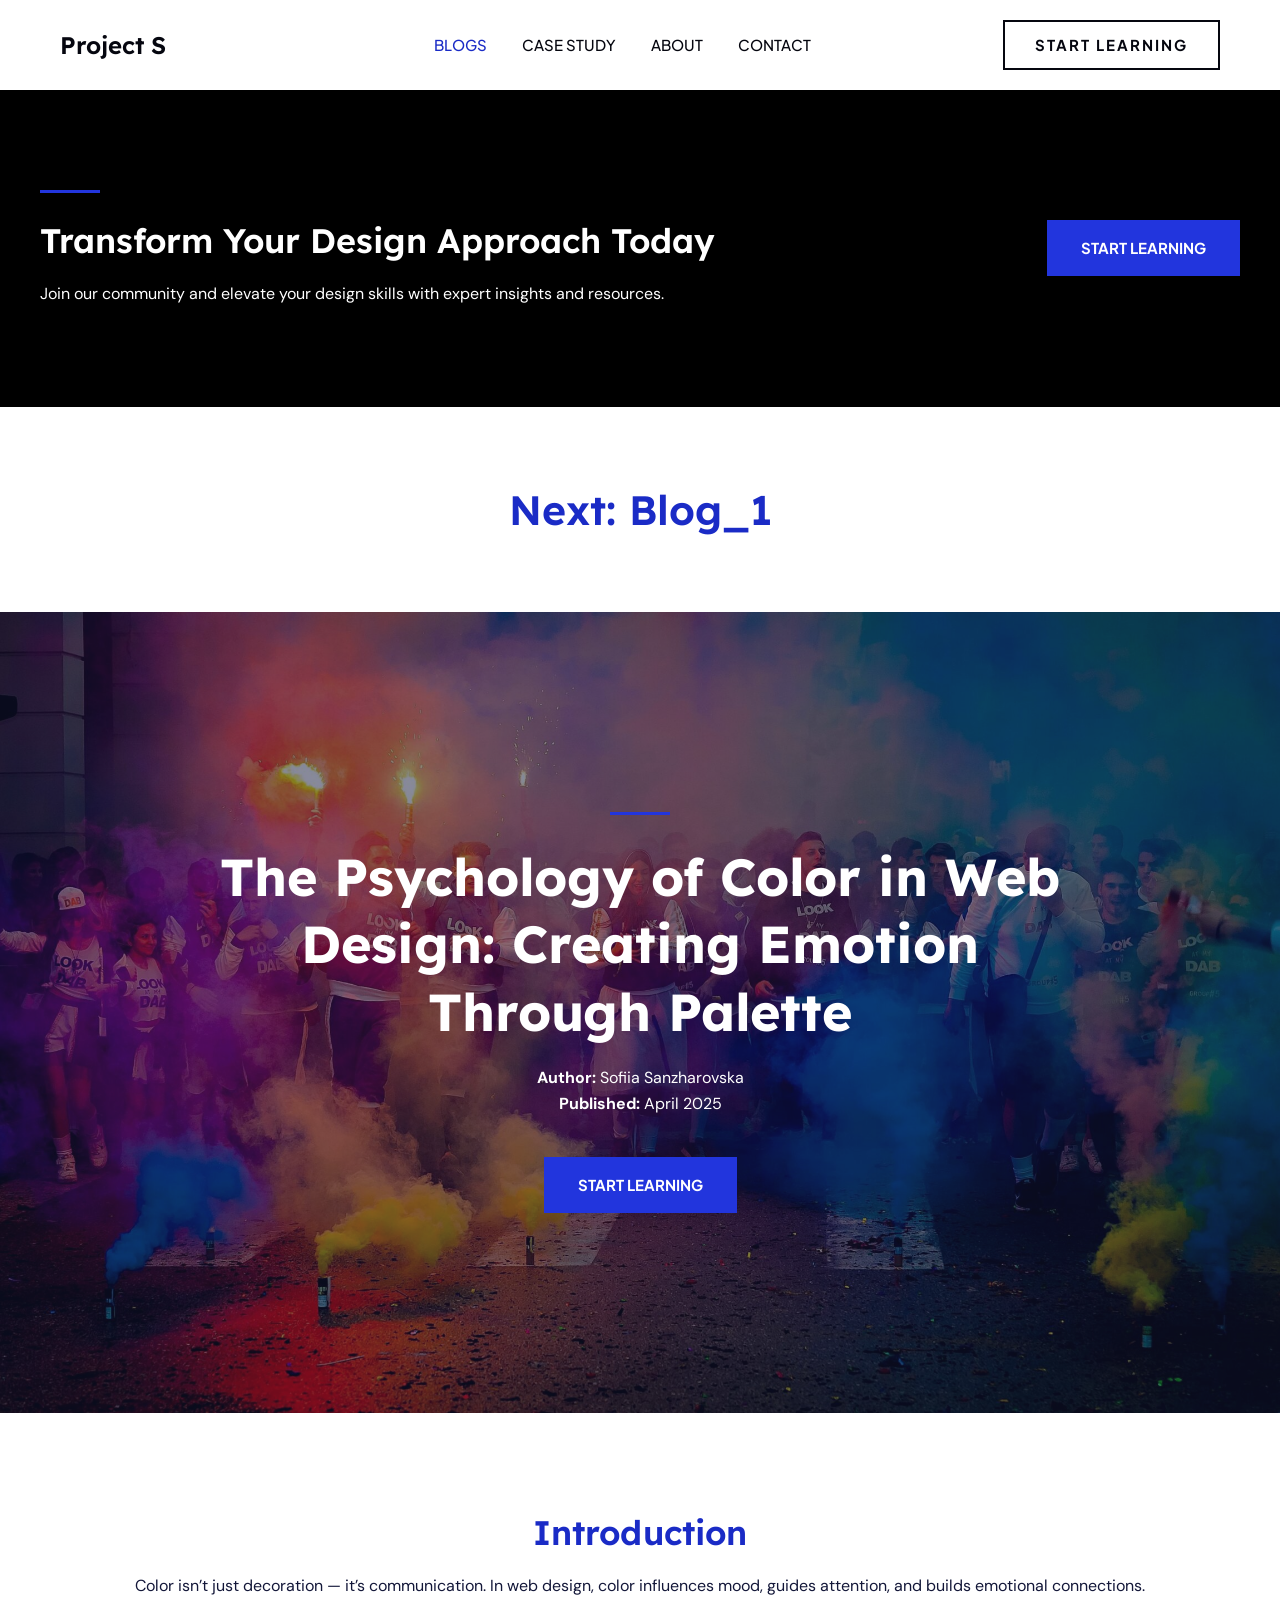
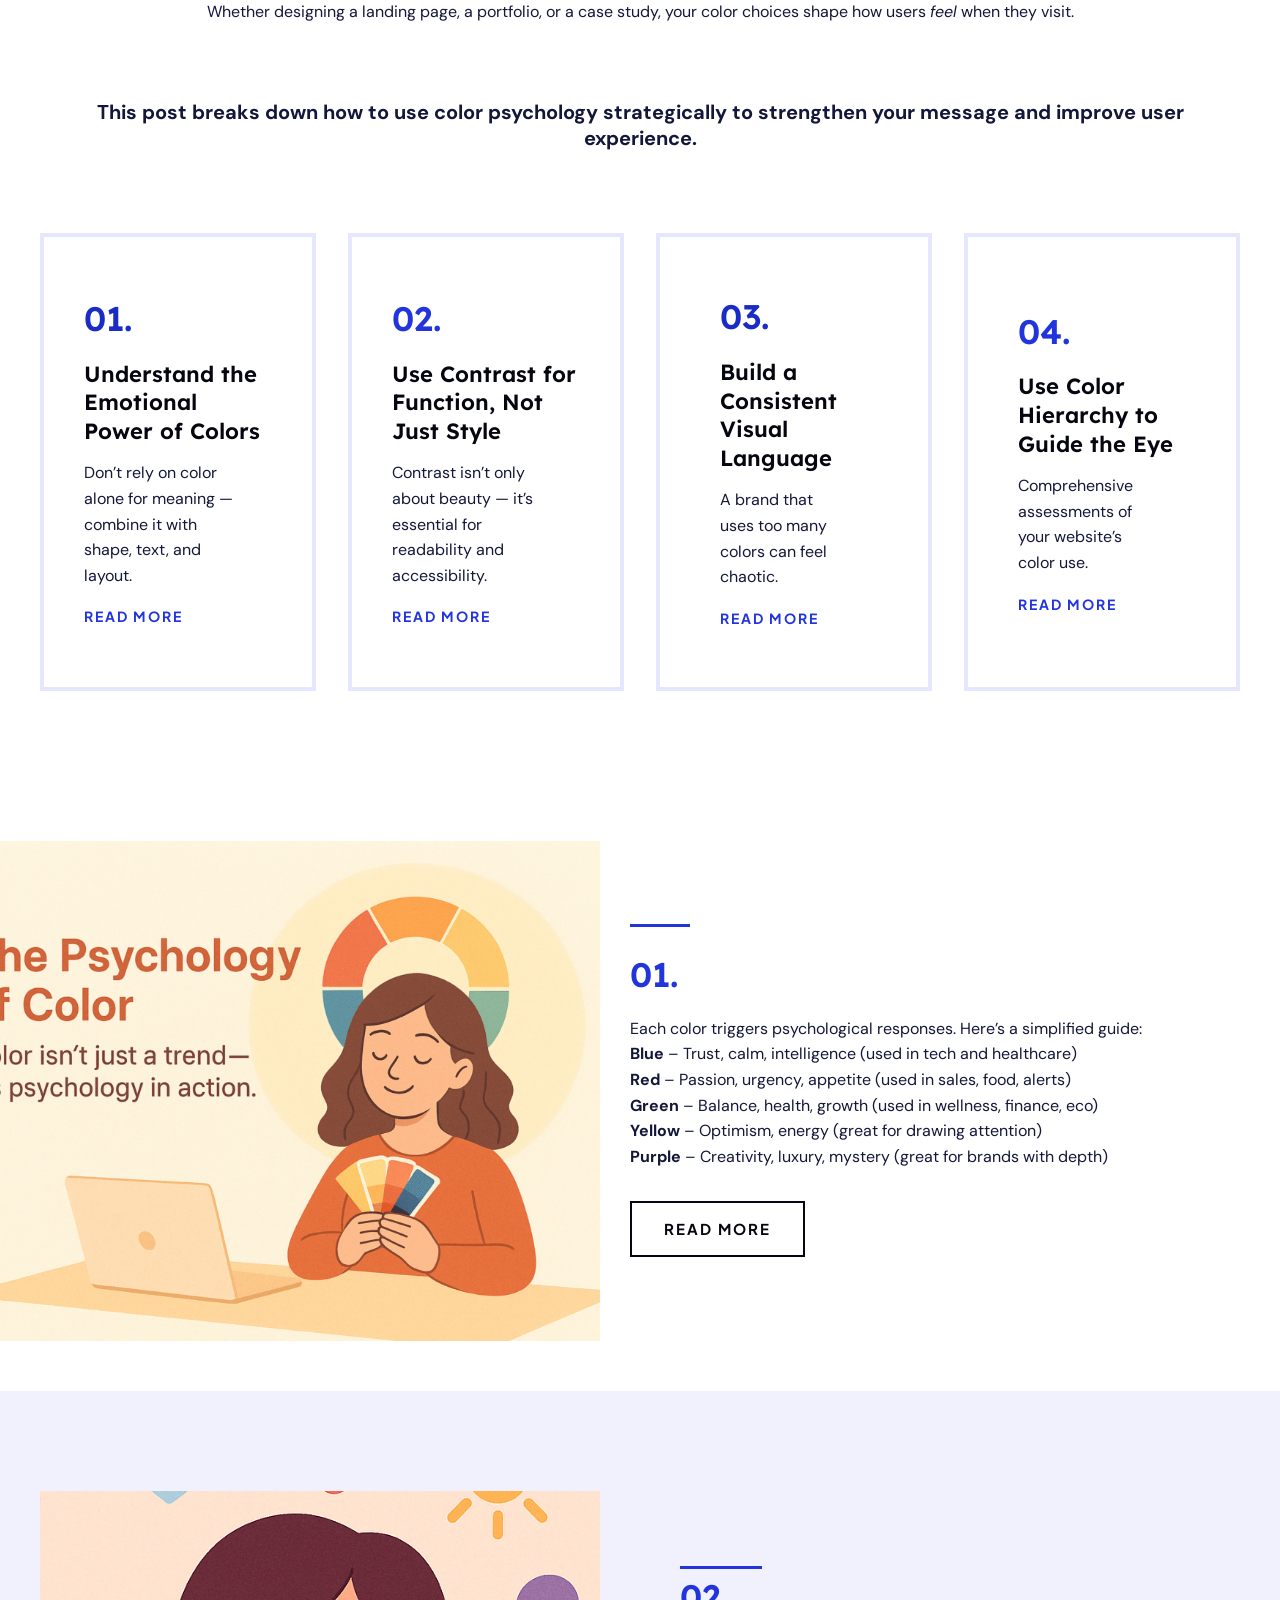
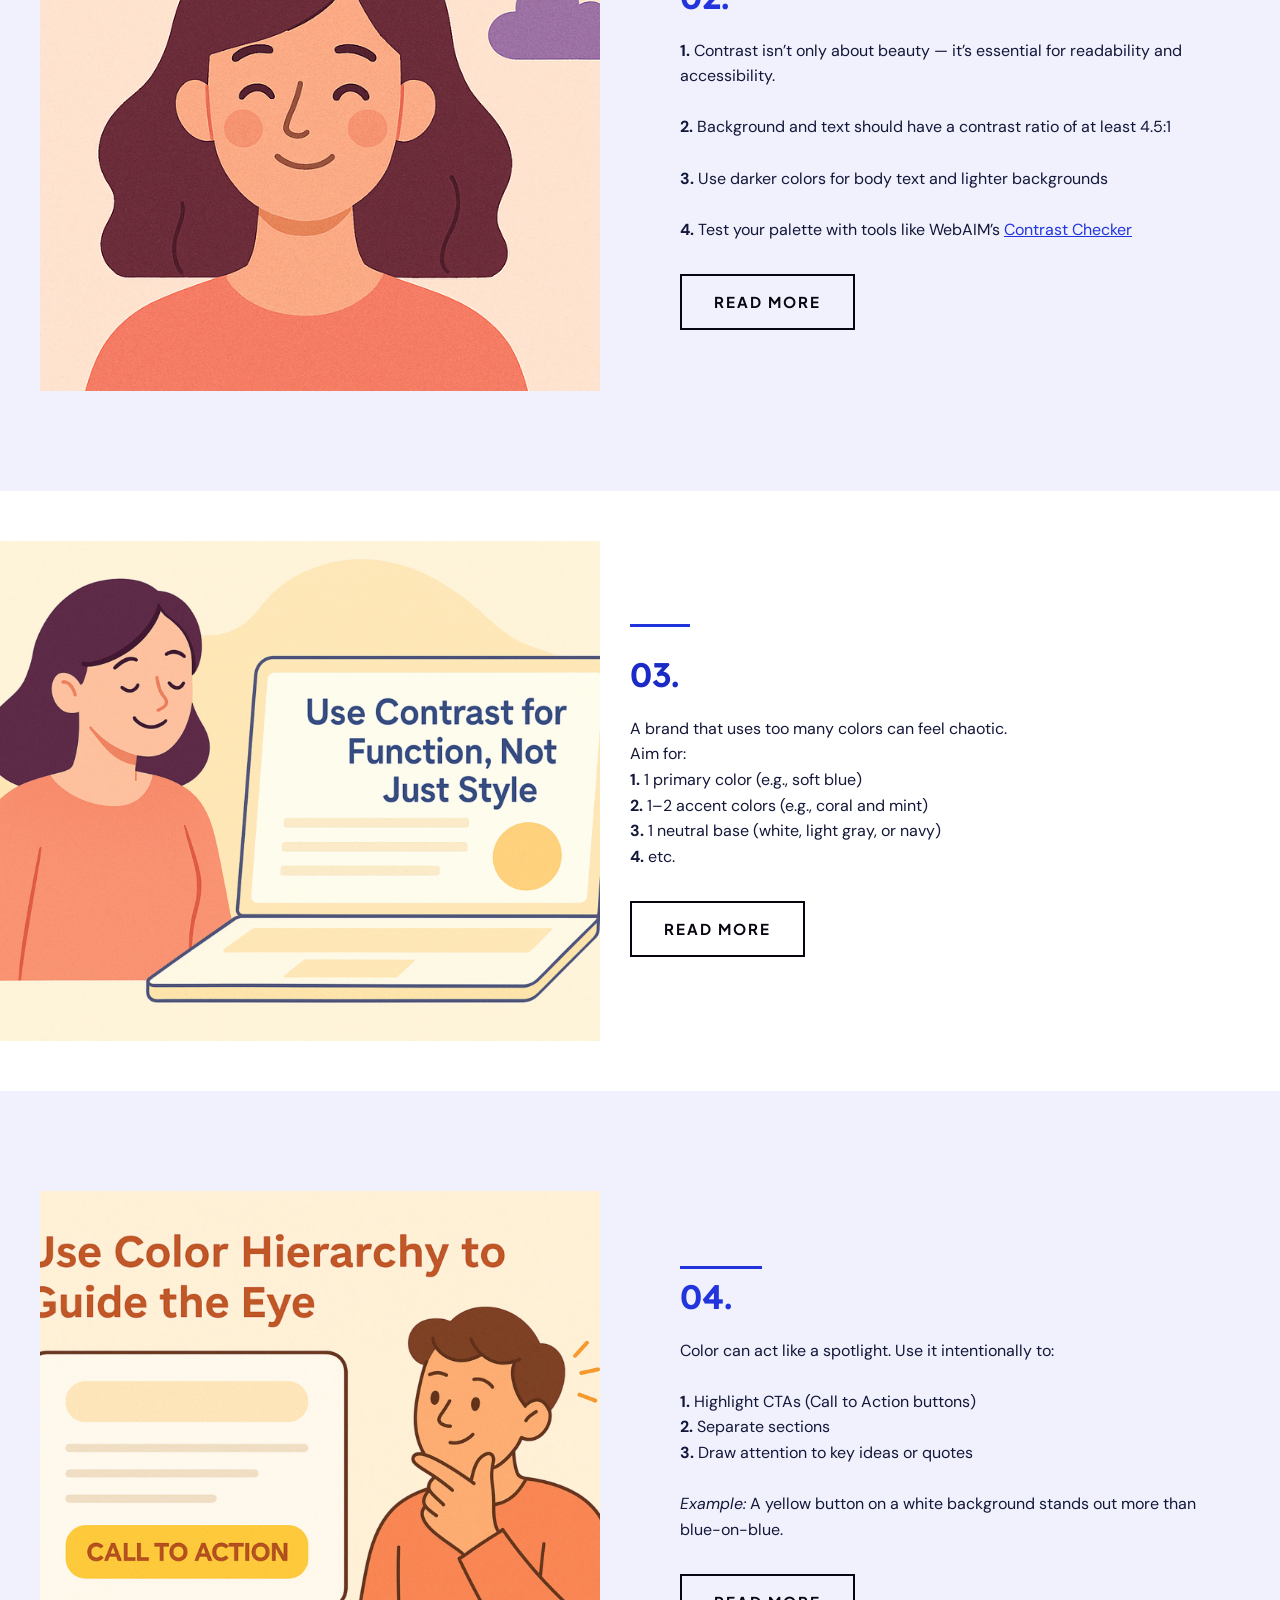
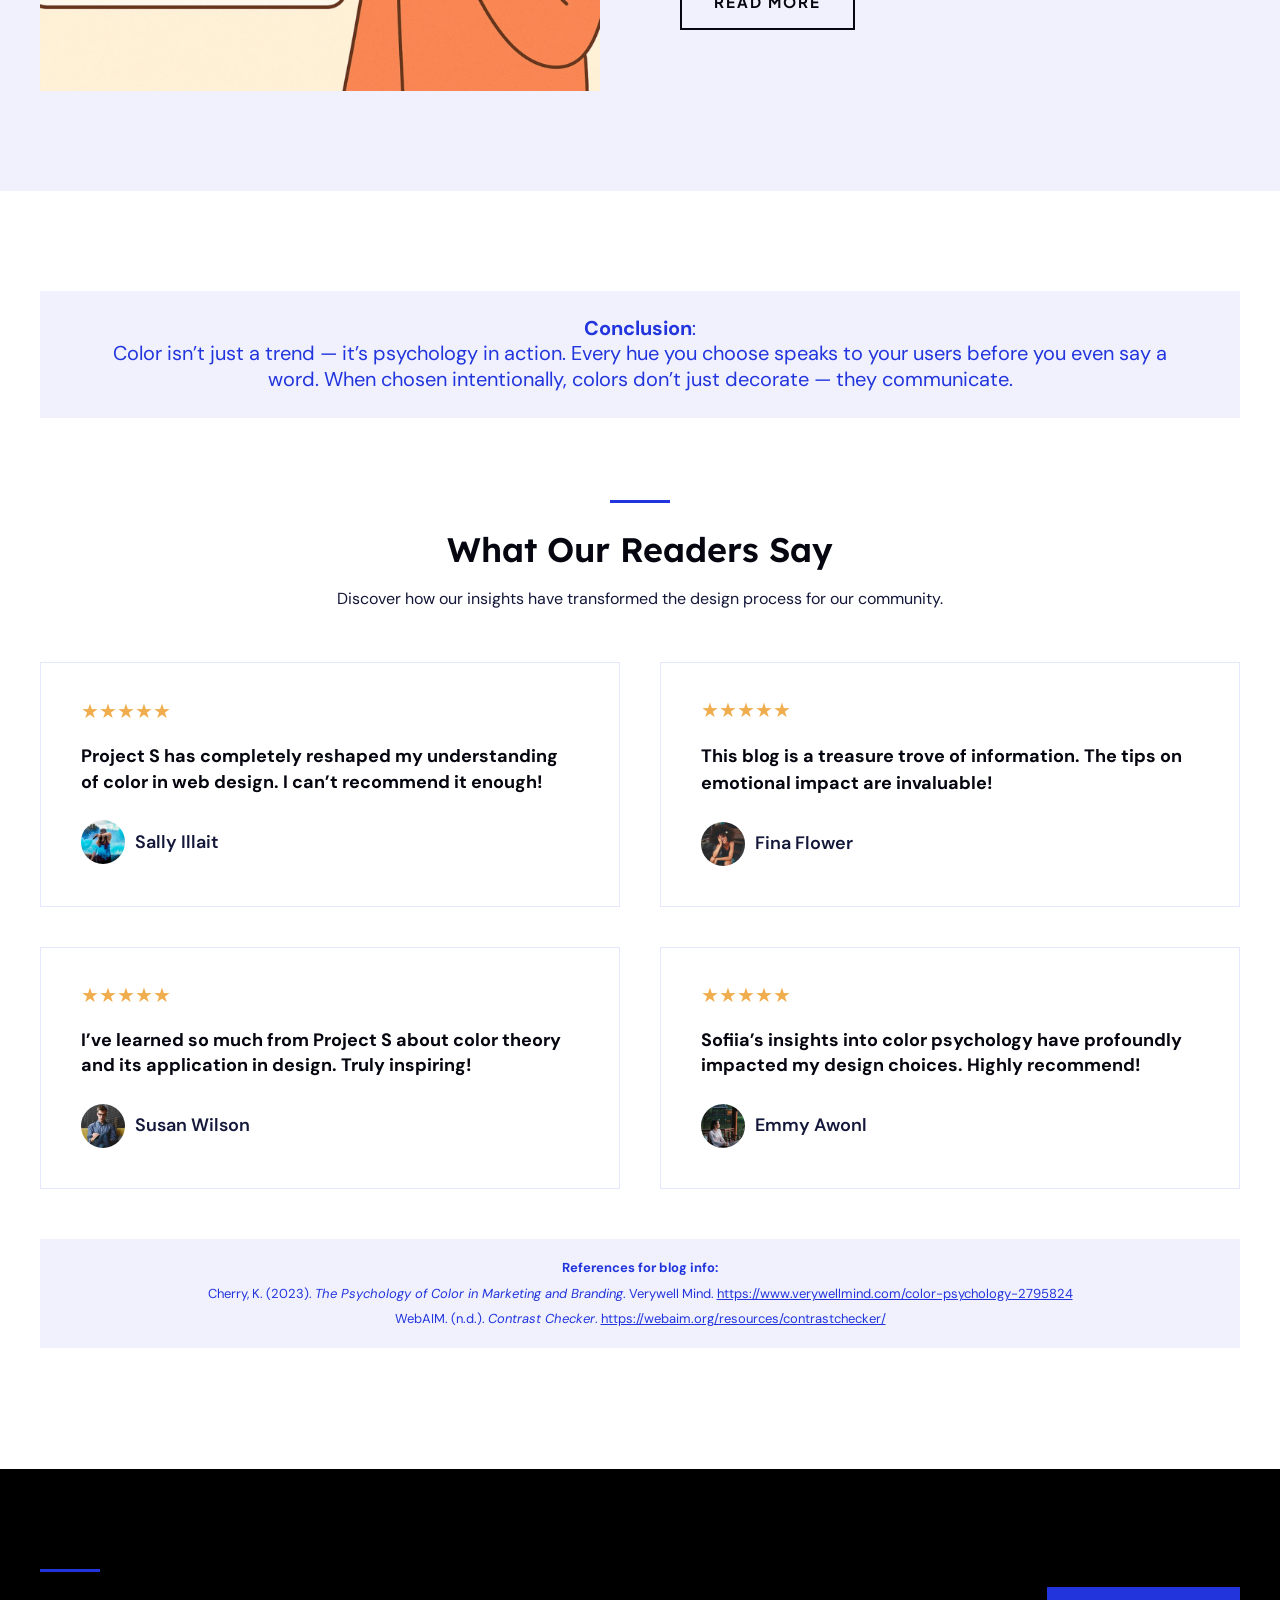
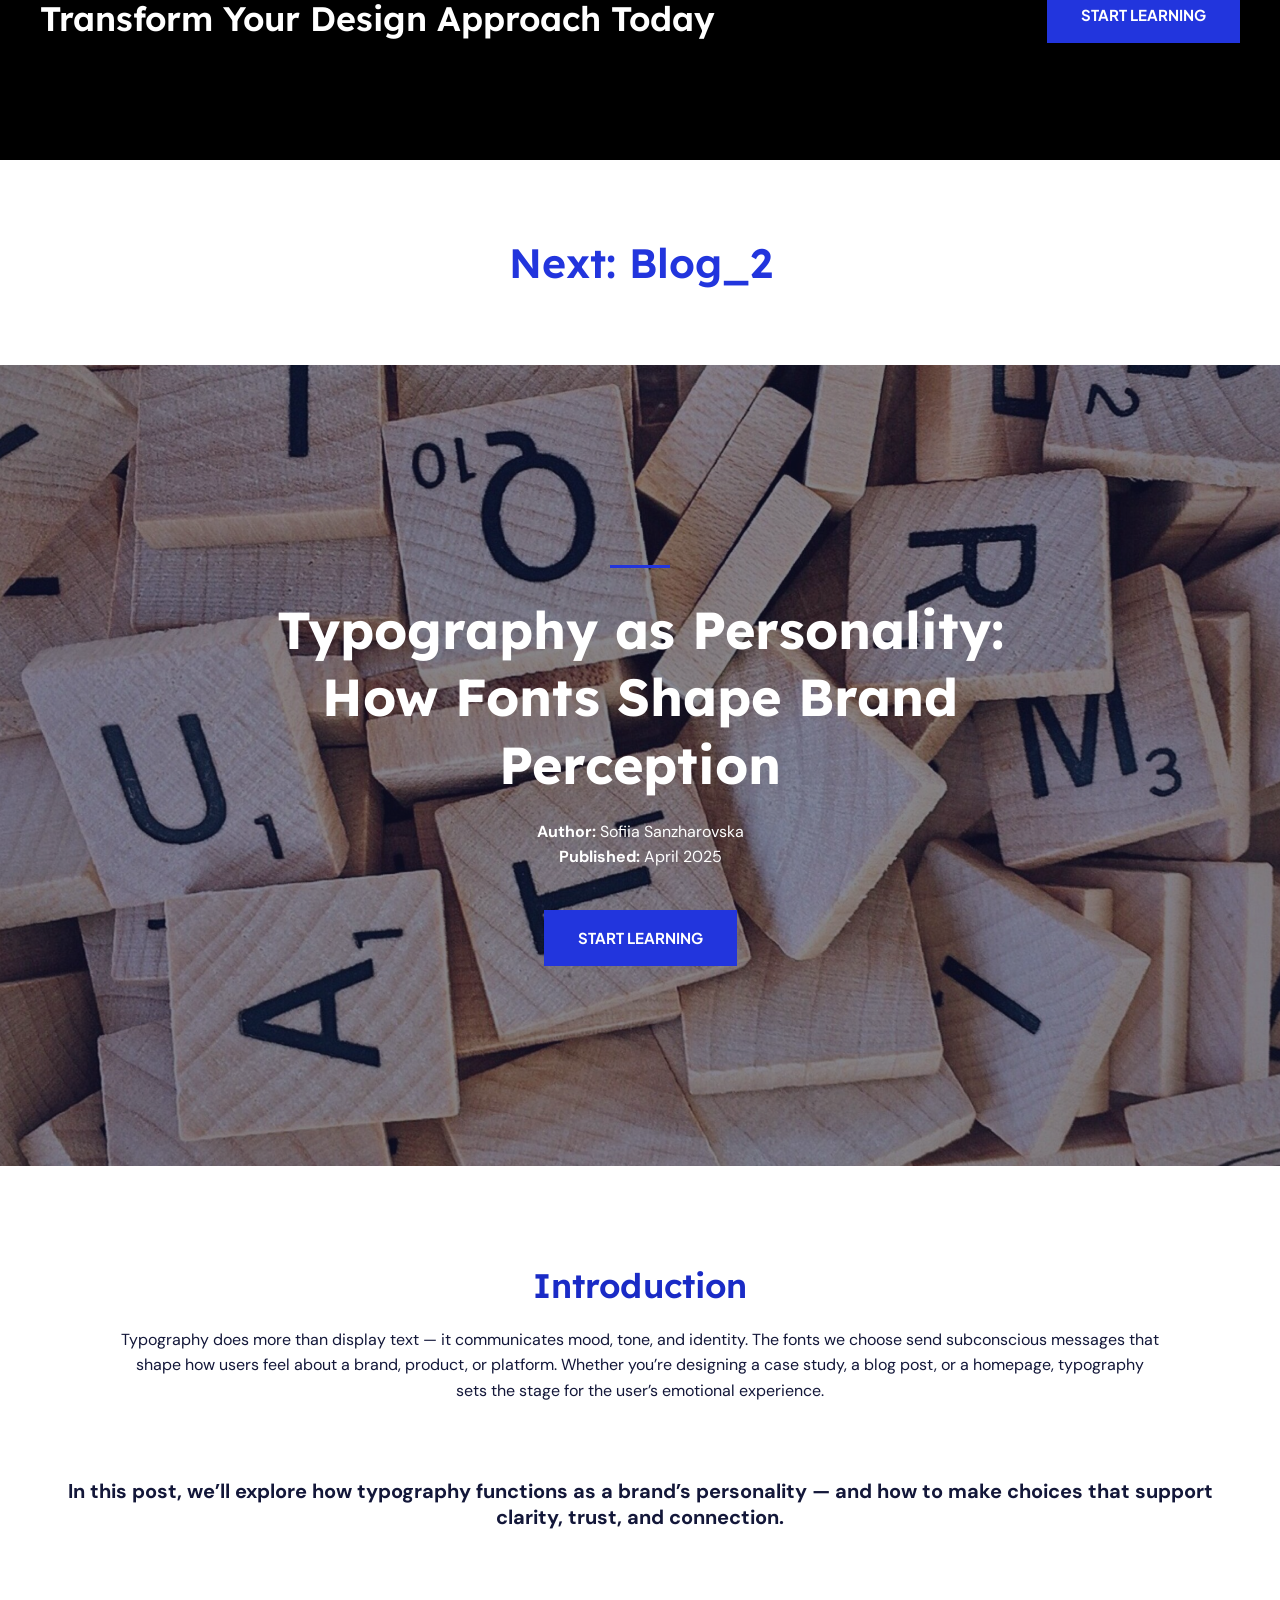
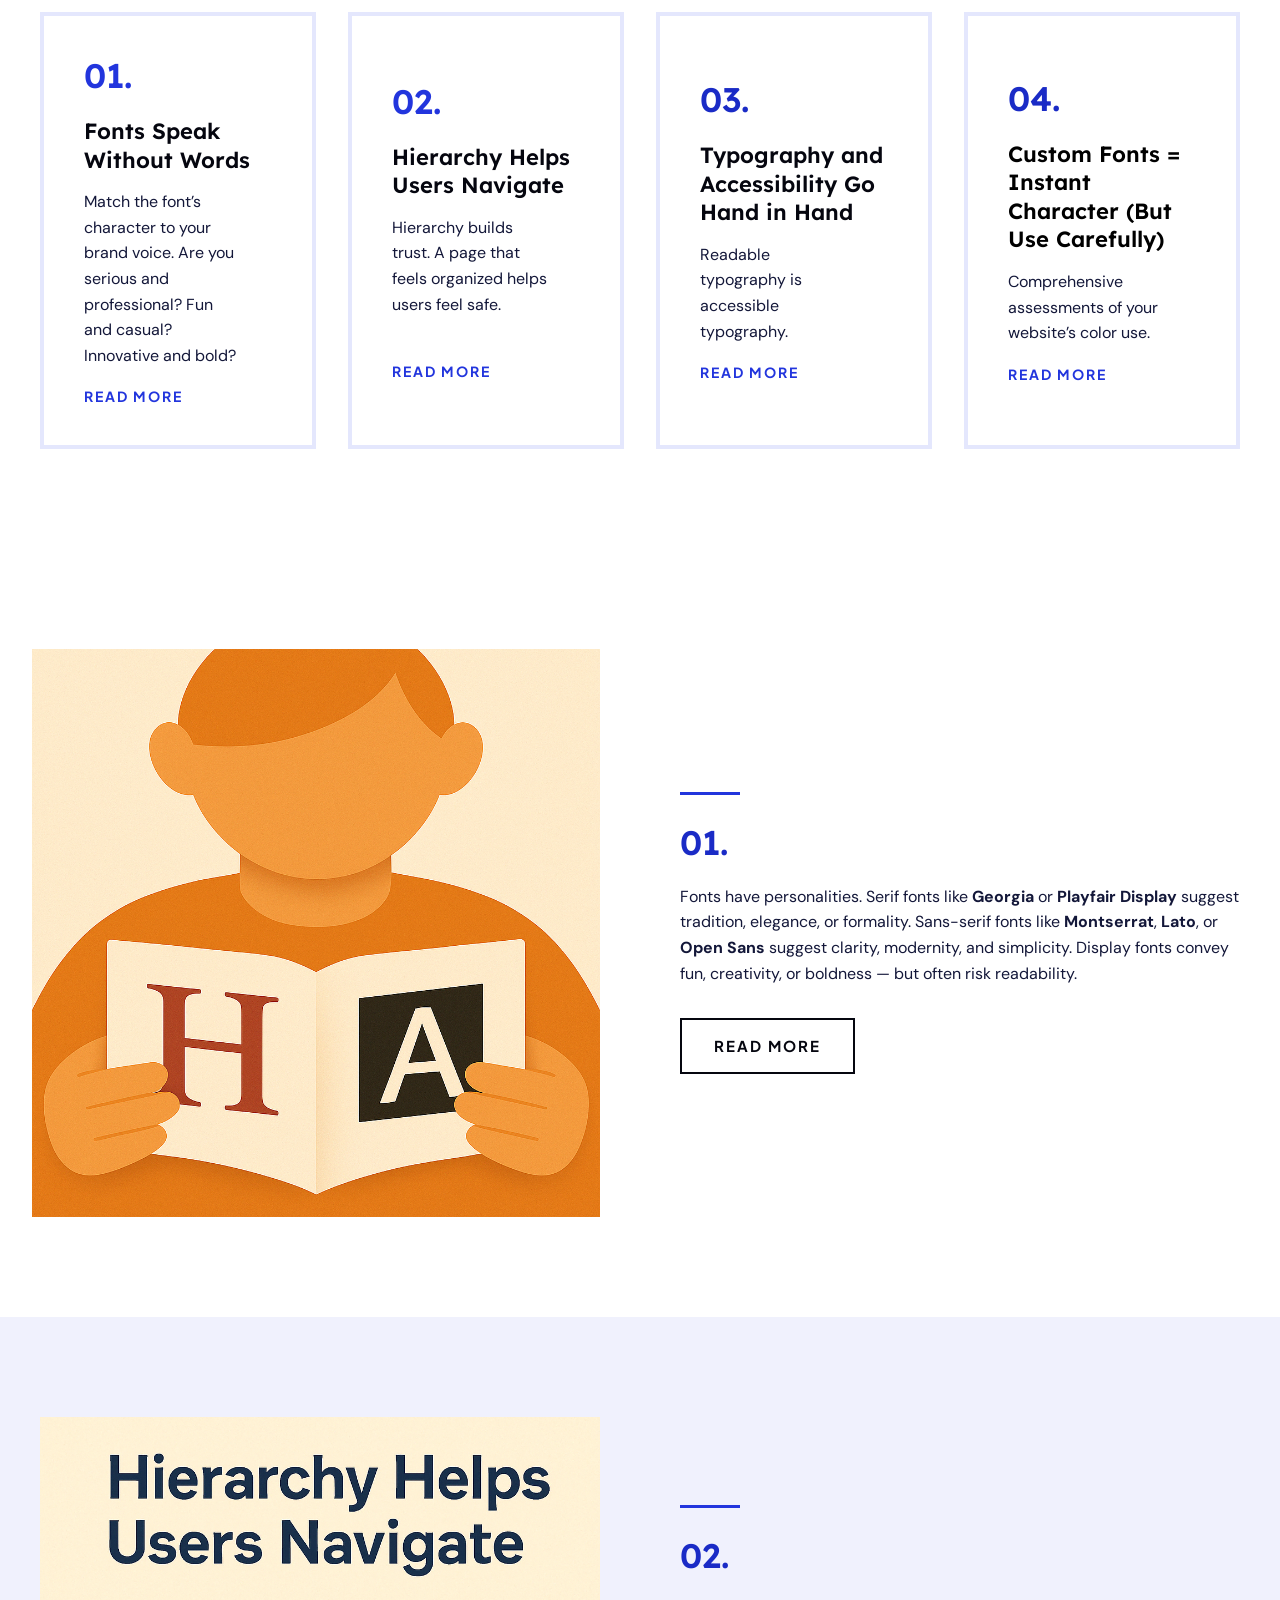
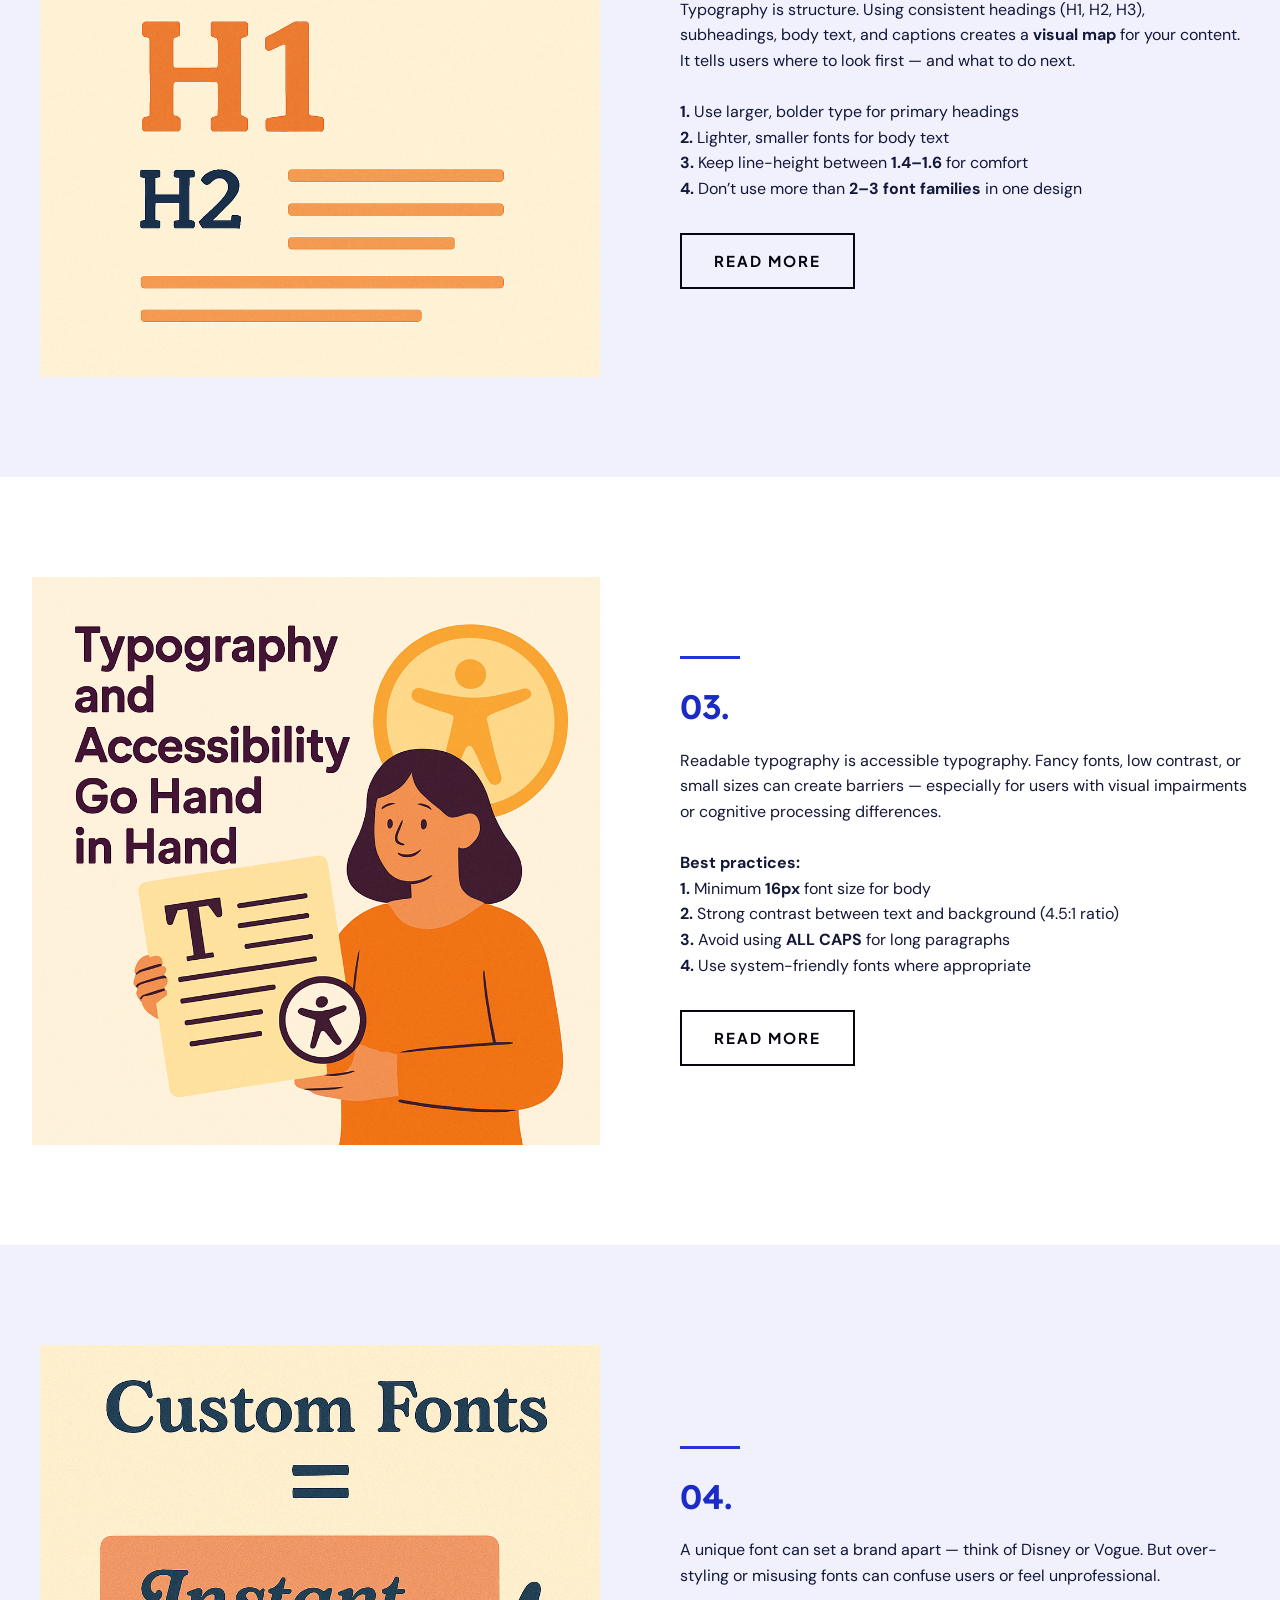
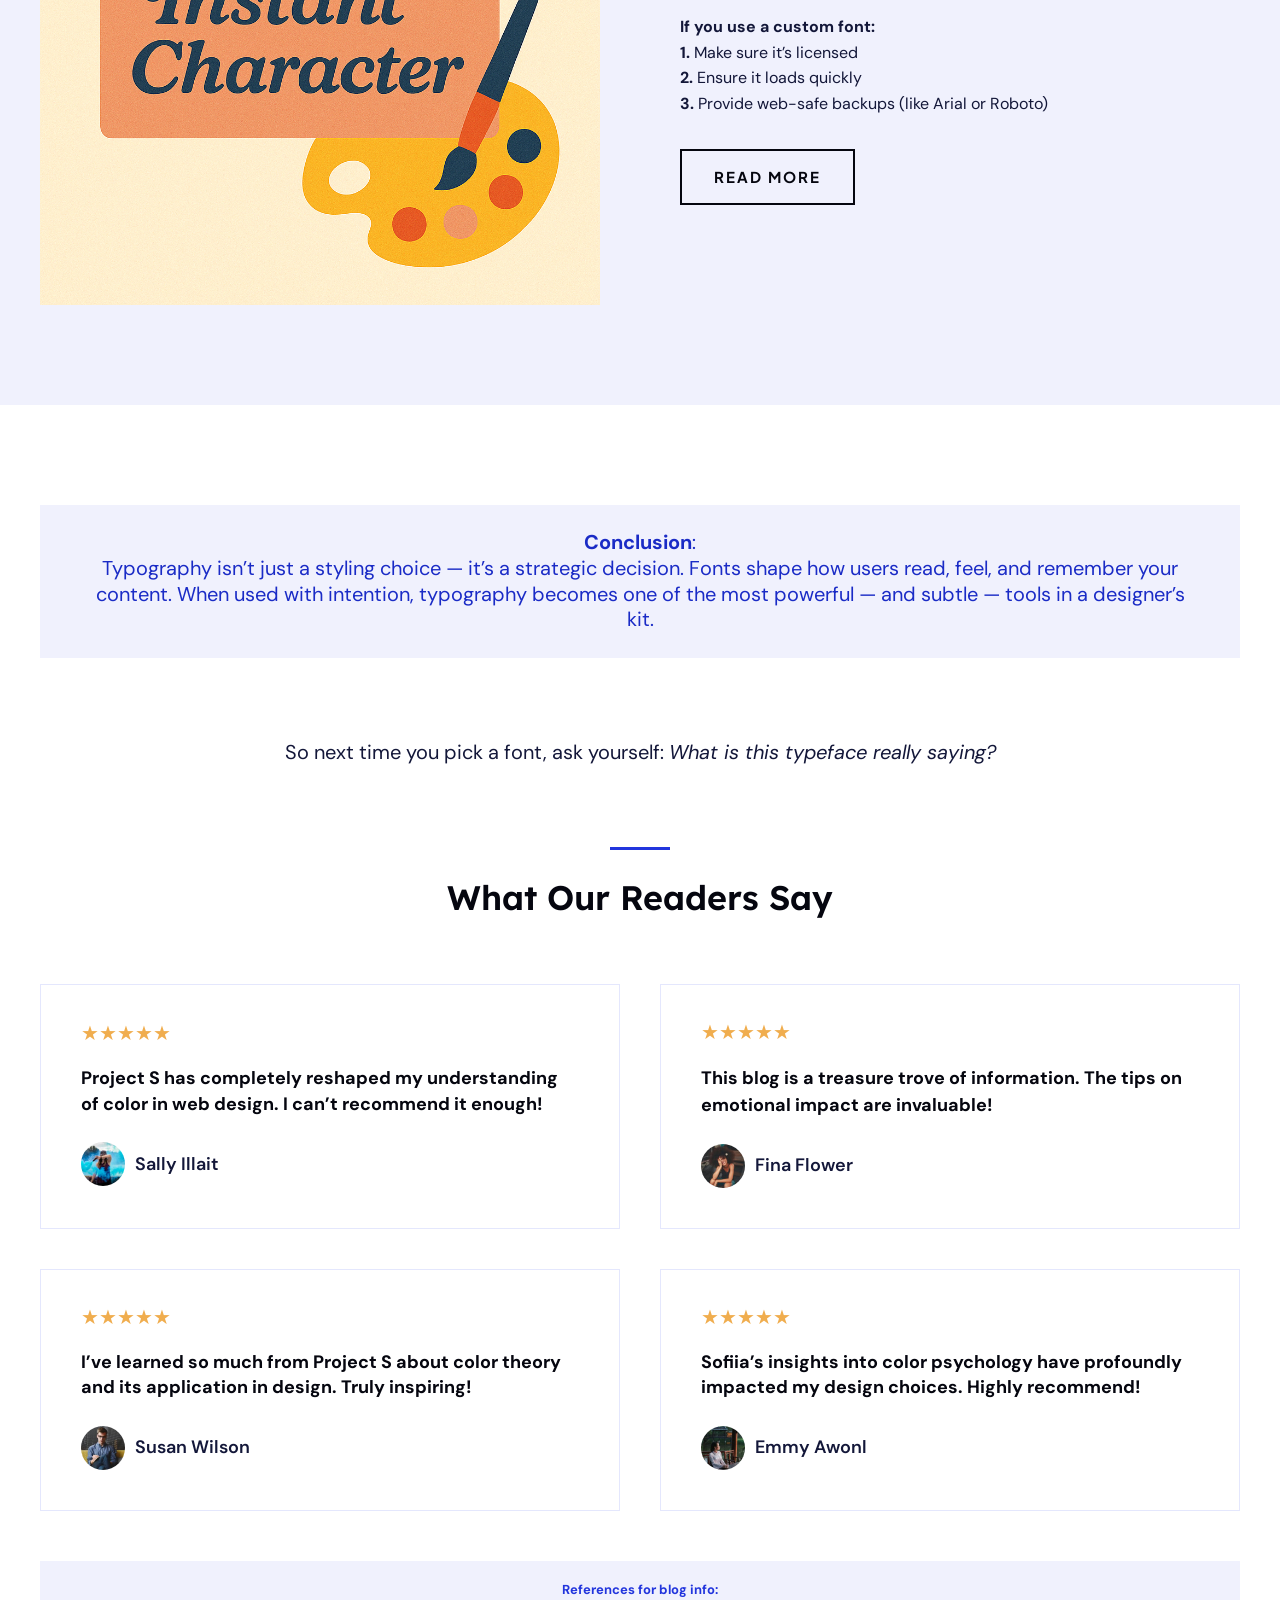
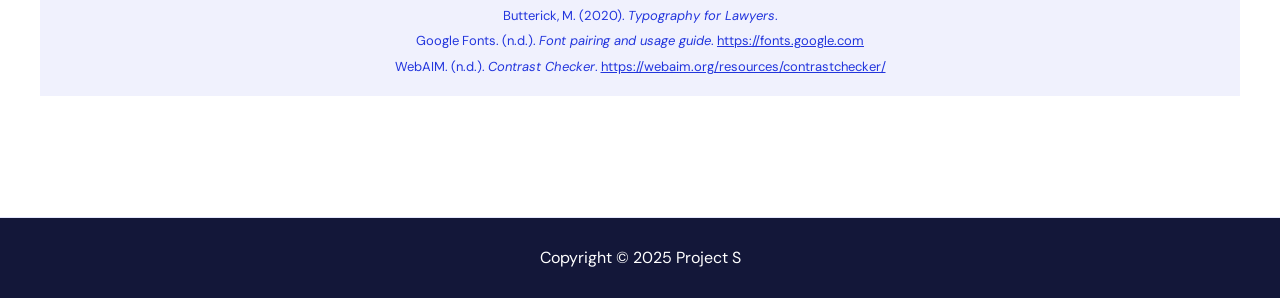
==== commit 48d517de: "Added case study page and updated links" ====
--- a/index.html
+++ b/index.html
@@ -16,7 +16,7 @@
 !function(i,n){var o,s,e;function c(e){try{var t={supportTests:e,timestamp:(new Date).valueOf()};sessionStorage.setItem(o,JSON.stringify(t))}catch(e){}}function p(e,t,n){e.clearRect(0,0,e.canvas.width,e.canvas.height),e.fillText(t,0,0);var t=new Uint32Array(e.getImageData(0,0,e.canvas.width,e.canvas.height).data),r=(e.clearRect(0,0,e.canvas.width,e.canvas.height),e.fillText(n,0,0),new Uint32Array(e.getImageData(0,0,e.canvas.width,e.canvas.height).data));return t.every(function(e,t){return e===r[t]})}function u(e,t,n){switch(t){case"flag":return n(e,"🏳️‍⚧️","🏳️​⚧️")?!1:!n(e,"🇺🇳","🇺​🇳")&&!n(e,"🏴󠁧󠁢󠁥󠁮󠁧󠁿","🏴​󠁧​󠁢​󠁥​󠁮​󠁧​󠁿");case"emoji":return!n(e,"🐦‍🔥","🐦​🔥")}return!1}function f(e,t,n){var r="undefined"!=typeof WorkerGlobalScope&&self instanceof WorkerGlobalScope?new OffscreenCanvas(300,150):i.createElement("canvas"),a=r.getContext("2d",{willReadFrequently:!0}),o=(a.textBaseline="top",a.font="600 32px Arial",{});return e.forEach(function(e){o[e]=t(a,e,n)}),o}function t(e){var t=i.createElement("script");t.src=e,t.defer=!0,i.head.appendChild(t)}"undefined"!=typeof Promise&&(o="wpEmojiSettingsSupports",s=["flag","emoji"],n.supports={everything:!0,everythingExceptFlag:!0},e=new Promise(function(e){i.addEventListener("DOMContentLoaded",e,{once:!0})}),new Promise(function(t){var n=function(){try{var e=JSON.parse(sessionStorage.getItem(o));if("object"==typeof e&&"number"==typeof e.timestamp&&(new Date).valueOf()<e.timestamp+604800&&"object"==typeof e.supportTests)return e.supportTests}catch(e){}return null}();if(!n){if("undefined"!=typeof Worker&&"undefined"!=typeof OffscreenCanvas&&"undefined"!=typeof URL&&URL.createObjectURL&&"undefined"!=typeof Blob)try{var e="postMessage("+f.toString()+"("+[JSON.stringify(s),u.toString(),p.toString()].join(",")+"));",r=new Blob([e],{type:"text/javascript"}),a=new Worker(URL.createObjectURL(r),{name:"wpTestEmojiSupports"});return void(a.onmessage=function(e){c(n=e.data),a.terminate(),t(n)})}catch(e){}c(n=f(s,u,p))}t(n)}).then(function(e){for(var t in e)n.supports[t]=e[t],n.supports.everything=n.supports.everything&&n.supports[t],"flag"!==t&&(n.supports.everythingExceptFlag=n.supports.everythingExceptFlag&&n.supports[t]);n.supports.everythingExceptFlag=n.supports.everythingExceptFlag&&!n.supports.flag,n.DOMReady=!1,n.readyCallback=function(){n.DOMReady=!0}}).then(function(){return e}).then(function(){var e;n.supports.everything||(n.readyCallback(),(e=n.source||{}).concatemoji?t(e.concatemoji):e.wpemoji&&e.twemoji&&(t(e.twemoji),t(e.wpemoji)))}))}((window,document),window._wpemojiSettings);
 </script>
 <link rel="stylesheet" id="astra-theme-css-css" href="https://sofisanzh.github.io/blog-project/wp-content/themes/astra/assets/css/minified/main.min.css?ver=4.10.0" media="all">
-<style id="astra-theme-css-inline-css">:root{--ast-post-nav-space:0;--ast-container-default-xlg-padding:2.5em;--ast-container-default-lg-padding:2.5em;--ast-container-default-slg-padding:2em;--ast-container-default-md-padding:2.5em;--ast-container-default-sm-padding:2.5em;--ast-container-default-xs-padding:2.4em;--ast-container-default-xxs-padding:1.8em;--ast-code-block-background:#ECEFF3;--ast-comment-inputs-background:#F9FAFB;--ast-normal-container-width:1200px;--ast-narrow-container-width:750px;--ast-blog-title-font-weight:600;--ast-blog-meta-weight:600;--ast-global-color-primary:var(--ast-global-color-5);--ast-global-color-secondary:var(--ast-global-color-4);--ast-global-color-alternate-background:var(--ast-global-color-7);--ast-global-color-subtle-background:var(--ast-global-color-6);--ast-bg-style-guide:#F8FAFC;--ast-shadow-style-guide:0px 0px 4px 0 #00000057;--ast-global-dark-bg-style:#fff;--ast-global-dark-lfs:#fbfbfb;--ast-widget-bg-color:#fafafa;--ast-wc-container-head-bg-color:#fbfbfb;--ast-title-layout-bg:#eeeeee;--ast-search-border-color:#e7e7e7;--ast-lifter-hover-bg:#e6e6e6;--ast-gallery-block-color:#000;--srfm-color-input-label:var(--ast-global-color-2);}html{font-size:100%;}a{color:var(--ast-global-color-0);}a:hover,a:focus{color:var(--ast-global-color-1);}body,button,input,select,textarea,.ast-button,.ast-custom-button{font-family:'DM Sans',sans-serif;font-weight:400;font-size:16px;font-size:1rem;line-height:var(--ast-body-line-height,1.6em);}blockquote{color:var(--ast-global-color-3);}h1,.entry-content h1,h2,.entry-content h2,h3,.entry-content h3,h4,.entry-content h4,h5,.entry-content h5,h6,.entry-content h6,.site-title,.site-title a{font-family:'Lexend',sans-serif;font-weight:600;line-height:1.2em;}.ast-site-identity .site-title a{color:var(--ast-global-color-2);}.ast-site-identity .site-title a:hover{color:var(--ast-global-color-2);}.site-title{font-size:24px;font-size:1.5rem;display:block;}.site-header .site-description{font-size:15px;font-size:0.9375rem;display:none;}.entry-title{font-size:26px;font-size:1.625rem;}.ast-blog-single-element.ast-taxonomy-container a{font-size:14px;font-size:0.875rem;}.ast-blog-meta-container{font-size:13px;font-size:0.8125rem;}.archive .ast-article-post .ast-article-inner,.blog .ast-article-post .ast-article-inner,.archive .ast-article-post .ast-article-inner:hover,.blog .ast-article-post .ast-article-inner:hover{overflow:hidden;}h1,.entry-content h1{font-size:52px;font-size:3.25rem;font-weight:700;font-family:'Lexend',sans-serif;line-height:1.3em;}h2,.entry-content h2{font-size:34px;font-size:2.125rem;font-weight:600;font-family:'Lexend',sans-serif;line-height:1.2em;}h3,.entry-content h3{font-size:22px;font-size:1.375rem;font-weight:600;font-family:'Lexend',sans-serif;line-height:1.3em;}h4,.entry-content h4{font-size:16px;font-size:1rem;line-height:1.3em;font-weight:600;font-family:'Lexend',sans-serif;}h5,.entry-content h5{font-size:15px;font-size:0.9375rem;line-height:1.5em;font-weight:600;font-family:'Lexend',sans-serif;}h6,.entry-content h6{font-size:14px;font-size:0.875rem;line-height:1.5em;font-weight:600;font-family:'Lexend',sans-serif;text-transform:uppercase;}::selection{background-color:var(--ast-global-color-0);color:#ffffff;}body,h1,.entry-title a,.entry-content h1,h2,.entry-content h2,h3,.entry-content h3,h4,.entry-content h4,h5,.entry-content h5,h6,.entry-content h6{color:var(--ast-global-color-3);}.tagcloud a:hover,.tagcloud a:focus,.tagcloud a.current-item{color:#ffffff;border-color:var(--ast-global-color-0);background-color:var(--ast-global-color-0);}input:focus,input[type="text"]:focus,input[type="email"]:focus,input[type="url"]:focus,input[type="password"]:focus,input[type="reset"]:focus,input[type="search"]:focus,textarea:focus{border-color:var(--ast-global-color-0);}input[type="radio"]:checked,input[type=reset],input[type="checkbox"]:checked,input[type="checkbox"]:hover:checked,input[type="checkbox"]:focus:checked,input[type=range]::-webkit-slider-thumb{border-color:var(--ast-global-color-0);background-color:var(--ast-global-color-0);box-shadow:none;}.site-footer a:hover + .post-count,.site-footer a:focus + .post-count{background:var(--ast-global-color-0);border-color:var(--ast-global-color-0);}.single .nav-links .nav-previous,.single .nav-links .nav-next{color:var(--ast-global-color-0);}.entry-meta,.entry-meta *{line-height:1.45;color:var(--ast-global-color-0);font-weight:600;}.entry-meta a:not(.ast-button):hover,.entry-meta a:not(.ast-button):hover *,.entry-meta a:not(.ast-button):focus,.entry-meta a:not(.ast-button):focus *,.page-links > .page-link,.page-links .page-link:hover,.post-navigation a:hover{color:var(--ast-global-color-1);}#cat option,.secondary .calendar_wrap thead a,.secondary .calendar_wrap thead a:visited{color:var(--ast-global-color-0);}.secondary .calendar_wrap #today,.ast-progress-val span{background:var(--ast-global-color-0);}.secondary a:hover + .post-count,.secondary a:focus + .post-count{background:var(--ast-global-color-0);border-color:var(--ast-global-color-0);}.calendar_wrap #today > a{color:#ffffff;}.page-links .page-link,.single .post-navigation a{color:var(--ast-global-color-3);}.ast-search-menu-icon .search-form button.search-submit{padding:0 4px;}.ast-search-menu-icon form.search-form{padding-right:0;}.ast-search-menu-icon.slide-search input.search-field{width:0;}.ast-header-search .ast-search-menu-icon.ast-dropdown-active .search-form,.ast-header-search .ast-search-menu-icon.ast-dropdown-active .search-field:focus{transition:all 0.2s;}.search-form input.search-field:focus{outline:none;}.ast-search-menu-icon .search-form button.search-submit:focus,.ast-theme-transparent-header .ast-header-search .ast-dropdown-active .ast-icon,.ast-theme-transparent-header .ast-inline-search .search-field:focus .ast-icon{color:var(--ast-global-color-1);}.ast-header-search .slide-search .search-form{border:2px solid var(--ast-global-color-0);}.ast-header-search .slide-search .search-field{background-color:(--ast-global-dark-bg-style);}.ast-archive-title{color:var(--ast-global-color-2);}.widget-title,.widget .wp-block-heading{font-size:22px;font-size:1.375rem;color:var(--ast-global-color-2);}.ast-single-post .entry-content a,.ast-comment-content a:not(.ast-comment-edit-reply-wrap a){text-decoration:underline;}.ast-single-post .elementor-widget-button .elementor-button,.ast-single-post .entry-content .uagb-tab a,.ast-single-post .entry-content .uagb-ifb-cta a,.ast-single-post .entry-content .uabb-module-content a,.ast-single-post .entry-content .uagb-post-grid a,.ast-single-post .entry-content .uagb-timeline a,.ast-single-post .entry-content .uagb-toc__wrap a,.ast-single-post .entry-content .uagb-taxomony-box a,.ast-single-post .entry-content .woocommerce a,.entry-content .wp-block-latest-posts > li > a,.ast-single-post .entry-content .wp-block-file__button,li.ast-post-filter-single,.ast-single-post .ast-comment-content .comment-reply-link,.ast-single-post .ast-comment-content .comment-edit-link{text-decoration:none;}.ast-search-menu-icon.slide-search a:focus-visible:focus-visible,.astra-search-icon:focus-visible,#close:focus-visible,a:focus-visible,.ast-menu-toggle:focus-visible,.site .skip-link:focus-visible,.wp-block-loginout input:focus-visible,.wp-block-search.wp-block-search__button-inside .wp-block-search__inside-wrapper,.ast-header-navigation-arrow:focus-visible,.woocommerce .wc-proceed-to-checkout > .checkout-button:focus-visible,.woocommerce .woocommerce-MyAccount-navigation ul li a:focus-visible,.ast-orders-table__row .ast-orders-table__cell:focus-visible,.woocommerce .woocommerce-order-details .order-again > .button:focus-visible,.woocommerce .woocommerce-message a.button.wc-forward:focus-visible,.woocommerce #minus_qty:focus-visible,.woocommerce #plus_qty:focus-visible,a#ast-apply-coupon:focus-visible,.woocommerce .woocommerce-info a:focus-visible,.woocommerce .astra-shop-summary-wrap a:focus-visible,.woocommerce a.wc-forward:focus-visible,#ast-apply-coupon:focus-visible,.woocommerce-js .woocommerce-mini-cart-item a.remove:focus-visible,#close:focus-visible,.button.search-submit:focus-visible,#search_submit:focus,.normal-search:focus-visible,.ast-header-account-wrap:focus-visible,.woocommerce .ast-on-card-button.ast-quick-view-trigger:focus{outline-style:dotted;outline-color:inherit;outline-width:thin;}input:focus,input[type="text"]:focus,input[type="email"]:focus,input[type="url"]:focus,input[type="password"]:focus,input[type="reset"]:focus,input[type="search"]:focus,input[type="number"]:focus,textarea:focus,.wp-block-search__input:focus,[data-section="section-header-mobile-trigger"] .ast-button-wrap .ast-mobile-menu-trigger-minimal:focus,.ast-mobile-popup-drawer.active .menu-toggle-close:focus,.woocommerce-ordering select.orderby:focus,#ast-scroll-top:focus,#coupon_code:focus,.woocommerce-page #comment:focus,.woocommerce #reviews #respond input#submit:focus,.woocommerce a.add_to_cart_button:focus,.woocommerce .button.single_add_to_cart_button:focus,.woocommerce .woocommerce-cart-form button:focus,.woocommerce .woocommerce-cart-form__cart-item .quantity .qty:focus,.woocommerce .woocommerce-billing-fields .woocommerce-billing-fields__field-wrapper .woocommerce-input-wrapper > .input-text:focus,.woocommerce #order_comments:focus,.woocommerce #place_order:focus,.woocommerce .woocommerce-address-fields .woocommerce-address-fields__field-wrapper .woocommerce-input-wrapper > .input-text:focus,.woocommerce .woocommerce-MyAccount-content form button:focus,.woocommerce .woocommerce-MyAccount-content .woocommerce-EditAccountForm .woocommerce-form-row .woocommerce-Input.input-text:focus,.woocommerce .ast-woocommerce-container .woocommerce-pagination ul.page-numbers li a:focus,body #content .woocommerce form .form-row .select2-container--default .select2-selection--single:focus,#ast-coupon-code:focus,.woocommerce.woocommerce-js .quantity input[type=number]:focus,.woocommerce-js .woocommerce-mini-cart-item .quantity input[type=number]:focus,.woocommerce p#ast-coupon-trigger:focus{border-style:dotted;border-color:inherit;border-width:thin;}input{outline:none;}.ast-logo-title-inline .site-logo-img{padding-right:1em;}body .ast-oembed-container *{position:absolute;top:0;width:100%;height:100%;left:0;}body .wp-block-embed-pocket-casts .ast-oembed-container *{position:unset;}.ast-single-post-featured-section + article {margin-top: 2em;}.site-content .ast-single-post-featured-section img {width: 100%;overflow: hidden;object-fit: cover;}.ast-separate-container .site-content .ast-single-post-featured-section + article {margin-top: -80px;z-index: 9;position: relative;border-radius: 4px;}@media (min-width: 922px) {.ast-no-sidebar .site-content .ast-article-image-container--wide {margin-left: -120px;margin-right: -120px;max-width: unset;width: unset;}.ast-left-sidebar .site-content .ast-article-image-container--wide,.ast-right-sidebar .site-content .ast-article-image-container--wide {margin-left: -10px;margin-right: -10px;}.site-content .ast-article-image-container--full {margin-left: calc( -50vw + 50%);margin-right: calc( -50vw + 50%);max-width: 100vw;width: 100vw;}.ast-left-sidebar .site-content .ast-article-image-container--full,.ast-right-sidebar .site-content .ast-article-image-container--full {margin-left: -10px;margin-right: -10px;max-width: inherit;width: auto;}}.site > .ast-single-related-posts-container {margin-top: 0;}@media (min-width: 922px) {.ast-desktop .ast-container--narrow {max-width: var(--ast-narrow-container-width);margin: 0 auto;}}input[type="text"],input[type="number"],input[type="email"],input[type="url"],input[type="password"],input[type="search"],input[type=reset],input[type=tel],input[type=date],select,textarea{font-size:16px;font-style:normal;font-weight:400;line-height:24px;width:100%;padding:12px 16px;border-radius:4px;box-shadow:0px 1px 2px 0px rgba(0,0,0,0.05);color:var(--ast-form-input-text,#475569);}input[type="text"],input[type="number"],input[type="email"],input[type="url"],input[type="password"],input[type="search"],input[type=reset],input[type=tel],input[type=date],select{height:40px;}input[type="date"]{border-width:1px;border-style:solid;border-color:var(--ast-border-color);background:var( --ast-global-color-secondary,--ast-global-color-5 );}input[type="text"]:focus,input[type="number"]:focus,input[type="email"]:focus,input[type="url"]:focus,input[type="password"]:focus,input[type="search"]:focus,input[type=reset]:focus,input[type="tel"]:focus,input[type="date"]:focus,select:focus,textarea:focus{border-color:#046BD2;box-shadow:none;outline:none;color:var(--ast-form-input-focus-text,#475569);}label,legend{color:#111827;font-size:14px;font-style:normal;font-weight:500;line-height:20px;}select{padding:6px 10px;}fieldset{padding:30px;border-radius:4px;}button,.ast-button,.button,input[type="button"],input[type="reset"],input[type="submit"]{border-radius:4px;box-shadow:0px 1px 2px 0px rgba(0,0,0,0.05);}:root{--ast-comment-inputs-background:#FFF;}::placeholder{color:var(--ast-form-field-color,#9CA3AF);}::-ms-input-placeholder{color:var(--ast-form-field-color,#9CA3AF);}@media (max-width:921.9px){#ast-desktop-header{display:none;}}@media (min-width:922px){#ast-mobile-header{display:none;}}.wp-block-buttons.aligncenter{justify-content:center;}@media (max-width:921px){.ast-theme-transparent-header #primary,.ast-theme-transparent-header #secondary{padding:0;}}@media (max-width:921px){.ast-plain-container.ast-no-sidebar #primary{padding:0;}}.ast-plain-container.ast-no-sidebar #primary{margin-top:0;margin-bottom:0;}@media (min-width:1200px){.ast-plain-container.ast-no-sidebar #primary{margin-top:60px;margin-bottom:60px;}}@media (max-width:921px){.ast-separate-container #primary,.ast-narrow-container #primary{padding-top:0px;}}@media (max-width:544px){.ast-separate-container #primary,.ast-narrow-container #primary{padding-top:0px;}}@media (max-width:921px){.ast-separate-container #primary,.ast-narrow-container #primary{padding-bottom:0px;}}@media (max-width:544px){.ast-separate-container #primary,.ast-narrow-container #primary{padding-bottom:0px;}}.wp-block-button.is-style-outline .wp-block-button__link{border-color:var(--ast-global-color-0);border-top-width:2px;border-right-width:2px;border-bottom-width:2px;border-left-width:2px;}div.wp-block-button.is-style-outline > .wp-block-button__link:not(.has-text-color),div.wp-block-button.wp-block-button__link.is-style-outline:not(.has-text-color){color:var(--ast-global-color-0);}.wp-block-button.is-style-outline .wp-block-button__link:hover,.wp-block-buttons .wp-block-button.is-style-outline .wp-block-button__link:focus,.wp-block-buttons .wp-block-button.is-style-outline > .wp-block-button__link:not(.has-text-color):hover,.wp-block-buttons .wp-block-button.wp-block-button__link.is-style-outline:not(.has-text-color):hover{color:#ffffff;background-color:var(--ast-global-color-1);border-color:var(--ast-global-color-1);}.post-page-numbers.current .page-link,.ast-pagination .page-numbers.current{color:#ffffff;border-color:var(--ast-global-color-0);background-color:var(--ast-global-color-0);}.wp-block-button.is-style-outline .wp-block-button__link{border-top-width:2px;border-right-width:2px;border-bottom-width:2px;border-left-width:2px;}.wp-block-buttons .wp-block-button.is-style-outline .wp-block-button__link.wp-element-button,.ast-outline-button,.wp-block-uagb-buttons-child .uagb-buttons-repeater.ast-outline-button{border-color:var(--ast-global-color-2);border-top-width:2px;border-right-width:2px;border-bottom-width:2px;border-left-width:2px;font-family:'Plus Jakarta Sans',sans-serif;font-weight:700;font-size:15px;font-size:0.9375rem;line-height:1.6em;text-transform:uppercase;letter-spacing:2px;padding-top:14px;padding-right:32px;padding-bottom:14px;padding-left:32px;border-top-left-radius:0px;border-top-right-radius:0px;border-bottom-right-radius:0px;border-bottom-left-radius:0px;}.wp-block-buttons .wp-block-button.is-style-outline > .wp-block-button__link:not(.has-text-color),.wp-block-buttons .wp-block-button.wp-block-button__link.is-style-outline:not(.has-text-color),.ast-outline-button{color:var(--ast-global-color-2);}.wp-block-button.is-style-outline .wp-block-button__link:hover,.wp-block-buttons .wp-block-button.is-style-outline .wp-block-button__link:focus,.wp-block-buttons .wp-block-button.is-style-outline > .wp-block-button__link:not(.has-text-color):hover,.wp-block-buttons .wp-block-button.wp-block-button__link.is-style-outline:not(.has-text-color):hover,.ast-outline-button:hover,.ast-outline-button:focus,.wp-block-uagb-buttons-child .uagb-buttons-repeater.ast-outline-button:hover,.wp-block-uagb-buttons-child .uagb-buttons-repeater.ast-outline-button:focus{color:#ffffff;background-color:var(--ast-global-color-1);border-color:var(--ast-global-color-1);}.ast-single-post .entry-content a.ast-outline-button,.ast-single-post .entry-content .is-style-outline>.wp-block-button__link{text-decoration:none;}.wp-block-button .wp-block-button__link.wp-element-button.is-style-outline:not(.has-background),.wp-block-button.is-style-outline>.wp-block-button__link.wp-element-button:not(.has-background),.ast-outline-button{background-color:rgba(0,0,0,0);}.uagb-buttons-repeater.ast-outline-button{border-radius:9999px;}@media (max-width:921px){.wp-block-buttons .wp-block-button.is-style-outline .wp-block-button__link.wp-element-button,.ast-outline-button,.wp-block-uagb-buttons-child .uagb-buttons-repeater.ast-outline-button{font-size:14px;font-size:0.875rem;padding-top:14px;padding-right:30px;padding-bottom:14px;padding-left:30px;}}@media (max-width:544px){.wp-block-buttons .wp-block-button.is-style-outline .wp-block-button__link.wp-element-button,.ast-outline-button,.wp-block-uagb-buttons-child .uagb-buttons-repeater.ast-outline-button{font-size:14px;font-size:0.875rem;padding-top:14px;padding-right:25px;padding-bottom:14px;padding-left:25px;}}.entry-content[data-ast-blocks-layout] > figure{margin-bottom:1em;}h1.widget-title{font-weight:700;}h2.widget-title{font-weight:600;}h3.widget-title{font-weight:600;}#page{display:flex;flex-direction:column;min-height:100vh;}.ast-404-layout-1 h1.page-title{color:var(--ast-global-color-2);}.single .post-navigation a{line-height:1em;height:inherit;}.error-404 .page-sub-title{font-size:1.5rem;font-weight:inherit;}.search .site-content .content-area .search-form{margin-bottom:0;}#page .site-content{flex-grow:1;}.widget{margin-bottom:1.25em;}#secondary li{line-height:1.5em;}#secondary .wp-block-group h2{margin-bottom:0.7em;}#secondary h2{font-size:1.7rem;}.ast-separate-container .ast-article-post,.ast-separate-container .ast-article-single,.ast-separate-container .comment-respond{padding:3em;}.ast-separate-container .ast-article-single .ast-article-single{padding:0;}.ast-article-single .wp-block-post-template-is-layout-grid{padding-left:0;}.ast-separate-container .comments-title,.ast-narrow-container .comments-title{padding:1.5em 2em;}.ast-page-builder-template .comment-form-textarea,.ast-comment-formwrap .ast-grid-common-col{padding:0;}.ast-comment-formwrap{padding:0;display:inline-flex;column-gap:20px;width:100%;margin-left:0;margin-right:0;}.comments-area textarea#comment:focus,.comments-area textarea#comment:active,.comments-area .ast-comment-formwrap input[type="text"]:focus,.comments-area .ast-comment-formwrap input[type="text"]:active {box-shadow:none;outline:none;}.archive.ast-page-builder-template .entry-header{margin-top:2em;}.ast-page-builder-template .ast-comment-formwrap{width:100%;}.entry-title{margin-bottom:0.6em;}.ast-archive-description p{font-size:inherit;font-weight:inherit;line-height:inherit;}.ast-separate-container .ast-comment-list li.depth-1,.hentry{margin-bottom:1.5em;}.site-content section.ast-archive-description{margin-bottom:2em;}@media (min-width:921px){.ast-left-sidebar.ast-page-builder-template #secondary,.archive.ast-right-sidebar.ast-page-builder-template .site-main{padding-left:20px;padding-right:20px;}}@media (max-width:544px){.ast-comment-formwrap.ast-row{column-gap:10px;display:inline-block;}#ast-commentform .ast-grid-common-col{position:relative;width:100%;}}@media (min-width:1201px){.ast-separate-container .ast-article-post,.ast-separate-container .ast-article-single,.ast-separate-container .ast-author-box,.ast-separate-container .ast-404-layout-1,.ast-separate-container .no-results{padding:3em;}}@media (max-width:921px){.ast-separate-container #primary,.ast-separate-container #secondary{padding:1.5em 0;}#primary,#secondary{padding:1.5em 0;margin:0;}.ast-left-sidebar #content > .ast-container{display:flex;flex-direction:column-reverse;width:100%;}}@media (min-width:922px){.ast-separate-container.ast-right-sidebar #primary,.ast-separate-container.ast-left-sidebar #primary{border:0;}.search-no-results.ast-separate-container #primary{margin-bottom:4em;}}.wp-block-button .wp-block-button__link{color:#ffffff;}.wp-block-button .wp-block-button__link:hover,.wp-block-button .wp-block-button__link:focus{color:#ffffff;background-color:var(--ast-global-color-1);border-color:var(--ast-global-color-1);}.wp-block-button .wp-block-button__link,.wp-block-search .wp-block-search__button,body .wp-block-file .wp-block-file__button{border-style:solid;border-top-width:2px;border-right-width:2px;border-left-width:2px;border-bottom-width:2px;border-color:var(--ast-global-color-0);background-color:var(--ast-global-color-0);color:#ffffff;font-family:'Plus Jakarta Sans',sans-serif;font-weight:700;line-height:1.6em;text-transform:uppercase;font-size:15px;font-size:0.9375rem;border-top-left-radius:0px;border-top-right-radius:0px;border-bottom-right-radius:0px;border-bottom-left-radius:0px;padding-top:14px;padding-right:32px;padding-bottom:14px;padding-left:32px;}.ast-single-post .entry-content .wp-block-button .wp-block-button__link,.ast-single-post .entry-content .wp-block-search .wp-block-search__button,body .entry-content .wp-block-file .wp-block-file__button{text-decoration:none;}@media (max-width:921px){.wp-block-button .wp-block-button__link,.wp-block-search .wp-block-search__button,body .wp-block-file .wp-block-file__button{font-size:14px;font-size:0.875rem;padding-top:14px;padding-right:30px;padding-bottom:14px;padding-left:30px;border-top-left-radius:0px;border-top-right-radius:0px;border-bottom-right-radius:0px;border-bottom-left-radius:0px;}}@media (max-width:544px){.wp-block-button .wp-block-button__link,.wp-block-search .wp-block-search__button,body .wp-block-file .wp-block-file__button{font-size:14px;font-size:0.875rem;padding-top:14px;padding-right:25px;padding-bottom:14px;padding-left:25px;border-top-left-radius:0px;border-top-right-radius:0px;border-bottom-right-radius:0px;border-bottom-left-radius:0px;}}.menu-toggle,button,.ast-button,.ast-custom-button,.button,input#submit,input[type="button"],input[type="submit"],input[type="reset"],#comments .submit,.search .search-submit,form[CLASS*="wp-block-search__"].wp-block-search .wp-block-search__inside-wrapper .wp-block-search__button,body .wp-block-file .wp-block-file__button,.search .search-submit,.woocommerce-js a.button,.woocommerce button.button,.woocommerce .woocommerce-message a.button,.woocommerce #respond input#submit.alt,.woocommerce input.button.alt,.woocommerce input.button,.woocommerce input.button:disabled,.woocommerce input.button:disabled[disabled],.woocommerce input.button:disabled:hover,.woocommerce input.button:disabled[disabled]:hover,.woocommerce #respond input#submit,.woocommerce button.button.alt.disabled,.wc-block-grid__products .wc-block-grid__product .wp-block-button__link,.wc-block-grid__product-onsale,[CLASS*="wc-block"] button,.woocommerce-js .astra-cart-drawer .astra-cart-drawer-content .woocommerce-mini-cart__buttons .button:not(.checkout):not(.ast-continue-shopping),.woocommerce-js .astra-cart-drawer .astra-cart-drawer-content .woocommerce-mini-cart__buttons a.checkout,.woocommerce button.button.alt.disabled.wc-variation-selection-needed,[CLASS*="wc-block"] .wc-block-components-button{border-style:solid;border-top-width:2px;border-right-width:2px;border-left-width:2px;border-bottom-width:2px;color:#ffffff;border-color:var(--ast-global-color-0);background-color:var(--ast-global-color-0);padding-top:14px;padding-right:32px;padding-bottom:14px;padding-left:32px;font-family:'Plus Jakarta Sans',sans-serif;font-weight:700;font-size:15px;font-size:0.9375rem;line-height:1.6em;text-transform:uppercase;border-top-left-radius:0px;border-top-right-radius:0px;border-bottom-right-radius:0px;border-bottom-left-radius:0px;}button:focus,.menu-toggle:hover,button:hover,.ast-button:hover,.ast-custom-button:hover .button:hover,.ast-custom-button:hover ,input[type=reset]:hover,input[type=reset]:focus,input#submit:hover,input#submit:focus,input[type="button"]:hover,input[type="button"]:focus,input[type="submit"]:hover,input[type="submit"]:focus,form[CLASS*="wp-block-search__"].wp-block-search .wp-block-search__inside-wrapper .wp-block-search__button:hover,form[CLASS*="wp-block-search__"].wp-block-search .wp-block-search__inside-wrapper .wp-block-search__button:focus,body .wp-block-file .wp-block-file__button:hover,body .wp-block-file .wp-block-file__button:focus,.woocommerce-js a.button:hover,.woocommerce button.button:hover,.woocommerce .woocommerce-message a.button:hover,.woocommerce #respond input#submit:hover,.woocommerce #respond input#submit.alt:hover,.woocommerce input.button.alt:hover,.woocommerce input.button:hover,.woocommerce button.button.alt.disabled:hover,.wc-block-grid__products .wc-block-grid__product .wp-block-button__link:hover,[CLASS*="wc-block"] button:hover,.woocommerce-js .astra-cart-drawer .astra-cart-drawer-content .woocommerce-mini-cart__buttons .button:not(.checkout):not(.ast-continue-shopping):hover,.woocommerce-js .astra-cart-drawer .astra-cart-drawer-content .woocommerce-mini-cart__buttons a.checkout:hover,.woocommerce button.button.alt.disabled.wc-variation-selection-needed:hover,[CLASS*="wc-block"] .wc-block-components-button:hover,[CLASS*="wc-block"] .wc-block-components-button:focus{color:#ffffff;background-color:var(--ast-global-color-1);border-color:var(--ast-global-color-1);}form[CLASS*="wp-block-search__"].wp-block-search .wp-block-search__inside-wrapper .wp-block-search__button.has-icon{padding-top:calc(14px - 3px);padding-right:calc(32px - 3px);padding-bottom:calc(14px - 3px);padding-left:calc(32px - 3px);}@media (max-width:921px){.menu-toggle,button,.ast-button,.ast-custom-button,.button,input#submit,input[type="button"],input[type="submit"],input[type="reset"],#comments .submit,.search .search-submit,form[CLASS*="wp-block-search__"].wp-block-search .wp-block-search__inside-wrapper .wp-block-search__button,body .wp-block-file .wp-block-file__button,.search .search-submit,.woocommerce-js a.button,.woocommerce button.button,.woocommerce .woocommerce-message a.button,.woocommerce #respond input#submit.alt,.woocommerce input.button.alt,.woocommerce input.button,.woocommerce input.button:disabled,.woocommerce input.button:disabled[disabled],.woocommerce input.button:disabled:hover,.woocommerce input.button:disabled[disabled]:hover,.woocommerce #respond input#submit,.woocommerce button.button.alt.disabled,.wc-block-grid__products .wc-block-grid__product .wp-block-button__link,.wc-block-grid__product-onsale,[CLASS*="wc-block"] button,.woocommerce-js .astra-cart-drawer .astra-cart-drawer-content .woocommerce-mini-cart__buttons .button:not(.checkout):not(.ast-continue-shopping),.woocommerce-js .astra-cart-drawer .astra-cart-drawer-content .woocommerce-mini-cart__buttons a.checkout,.woocommerce button.button.alt.disabled.wc-variation-selection-needed,[CLASS*="wc-block"] .wc-block-components-button{padding-top:14px;padding-right:30px;padding-bottom:14px;padding-left:30px;font-size:14px;font-size:0.875rem;border-top-left-radius:0px;border-top-right-radius:0px;border-bottom-right-radius:0px;border-bottom-left-radius:0px;}}@media (max-width:544px){.menu-toggle,button,.ast-button,.ast-custom-button,.button,input#submit,input[type="button"],input[type="submit"],input[type="reset"],#comments .submit,.search .search-submit,form[CLASS*="wp-block-search__"].wp-block-search .wp-block-search__inside-wrapper .wp-block-search__button,body .wp-block-file .wp-block-file__button,.search .search-submit,.woocommerce-js a.button,.woocommerce button.button,.woocommerce .woocommerce-message a.button,.woocommerce #respond input#submit.alt,.woocommerce input.button.alt,.woocommerce input.button,.woocommerce input.button:disabled,.woocommerce input.button:disabled[disabled],.woocommerce input.button:disabled:hover,.woocommerce input.button:disabled[disabled]:hover,.woocommerce #respond input#submit,.woocommerce button.button.alt.disabled,.wc-block-grid__products .wc-block-grid__product .wp-block-button__link,.wc-block-grid__product-onsale,[CLASS*="wc-block"] button,.woocommerce-js .astra-cart-drawer .astra-cart-drawer-content .woocommerce-mini-cart__buttons .button:not(.checkout):not(.ast-continue-shopping),.woocommerce-js .astra-cart-drawer .astra-cart-drawer-content .woocommerce-mini-cart__buttons a.checkout,.woocommerce button.button.alt.disabled.wc-variation-selection-needed,[CLASS*="wc-block"] .wc-block-components-button{padding-top:14px;padding-right:25px;padding-bottom:14px;padding-left:25px;font-size:14px;font-size:0.875rem;border-top-left-radius:0px;border-top-right-radius:0px;border-bottom-right-radius:0px;border-bottom-left-radius:0px;}}@media (max-width:921px){.menu-toggle,button,.ast-button,.button,input#submit,input[type="button"],input[type="submit"],input[type="reset"]{font-size:14px;font-size:0.875rem;}.ast-mobile-header-stack .main-header-bar .ast-search-menu-icon{display:inline-block;}.ast-header-break-point.ast-header-custom-item-outside .ast-mobile-header-stack .main-header-bar .ast-search-icon{margin:0;}.ast-comment-avatar-wrap img{max-width:2.5em;}.ast-comment-meta{padding:0 1.8888em 1.3333em;}}@media (min-width:544px){.ast-container{max-width:100%;}}@media (max-width:544px){.ast-separate-container .ast-article-post,.ast-separate-container .ast-article-single,.ast-separate-container .comments-title,.ast-separate-container .ast-archive-description{padding:1.5em 1em;}.ast-separate-container #content .ast-container{padding-left:0.54em;padding-right:0.54em;}.ast-separate-container .ast-comment-list .bypostauthor{padding:.5em;}.ast-search-menu-icon.ast-dropdown-active .search-field{width:170px;}.menu-toggle,button,.ast-button,.button,input#submit,input[type="button"],input[type="submit"],input[type="reset"]{font-size:14px;font-size:0.875rem;}} #ast-mobile-header .ast-site-header-cart-li a{pointer-events:none;}.ast-separate-container{background-color:var(--ast-global-color-4);background-image:none;}@media (max-width:921px){.site-title{display:block;}.site-header .site-description{display:none;}.entry-title{font-size:24px;font-size:1.5rem;}h1,.entry-content h1{font-size:40px;}h2,.entry-content h2{font-size:30px;}h3,.entry-content h3{font-size:24px;}h4,.entry-content h4{font-size:16px;font-size:1rem;}h5,.entry-content h5{font-size:15px;font-size:0.9375rem;}h6,.entry-content h6{font-size:14px;font-size:0.875rem;}}@media (max-width:544px){.site-title{display:block;}.site-header .site-description{display:none;}.entry-title{font-size:24px;font-size:1.5rem;}h1,.entry-content h1{font-size:32px;}h2,.entry-content h2{font-size:26px;}h3,.entry-content h3{font-size:22px;}h4,.entry-content h4{font-size:16px;font-size:1rem;}h5,.entry-content h5{font-size:15px;font-size:0.9375rem;}h6,.entry-content h6{font-size:14px;font-size:0.875rem;}}@media (max-width:921px){html{font-size:91.2%;}}@media (max-width:544px){html{font-size:91.2%;}}@media (min-width:922px){.ast-container{max-width:1240px;}}@media (min-width:922px){.site-content .ast-container{display:flex;}}@media (max-width:921px){.site-content .ast-container{flex-direction:column;}}.entry-content h1,.entry-content h2,.entry-content h3,.entry-content h4,.entry-content h5,.entry-content h6{clear:none;}@media (min-width:922px){.main-header-menu .sub-menu .menu-item.ast-left-align-sub-menu:hover > .sub-menu,.main-header-menu .sub-menu .menu-item.ast-left-align-sub-menu.focus > .sub-menu{margin-left:-0px;}}.entry-content li > p{margin-bottom:0;}.site .comments-area{padding-top:2em;padding-bottom:2em;margin-top:2em;}.wp-block-file {display: flex;align-items: center;flex-wrap: wrap;justify-content: space-between;}.wp-block-pullquote {border: none;}.wp-block-pullquote blockquote::before {content: "\201D";font-family: "Helvetica",sans-serif;display: flex;transform: rotate( 180deg );font-size: 6rem;font-style: normal;line-height: 1;font-weight: bold;align-items: center;justify-content: center;}.has-text-align-right > blockquote::before {justify-content: flex-start;}.has-text-align-left > blockquote::before {justify-content: flex-end;}figure.wp-block-pullquote.is-style-solid-color blockquote {max-width: 100%;text-align: inherit;}:root {--wp--custom--ast-default-block-top-padding: 3em;--wp--custom--ast-default-block-right-padding: 3em;--wp--custom--ast-default-block-bottom-padding: 3em;--wp--custom--ast-default-block-left-padding: 3em;--wp--custom--ast-container-width: 1200px;--wp--custom--ast-content-width-size: 1200px;--wp--custom--ast-wide-width-size: calc(1200px + var(--wp--custom--ast-default-block-left-padding) + var(--wp--custom--ast-default-block-right-padding));}.ast-narrow-container {--wp--custom--ast-content-width-size: 750px;--wp--custom--ast-wide-width-size: 750px;}@media(max-width: 921px) {:root {--wp--custom--ast-default-block-top-padding: 3em;--wp--custom--ast-default-block-right-padding: 2em;--wp--custom--ast-default-block-bottom-padding: 3em;--wp--custom--ast-default-block-left-padding: 2em;}}@media(max-width: 544px) {:root {--wp--custom--ast-default-block-top-padding: 3em;--wp--custom--ast-default-block-right-padding: 1.5em;--wp--custom--ast-default-block-bottom-padding: 3em;--wp--custom--ast-default-block-left-padding: 1.5em;}}.entry-content > .wp-block-group,.entry-content > .wp-block-cover,.entry-content > .wp-block-columns {padding-top: var(--wp--custom--ast-default-block-top-padding);padding-right: var(--wp--custom--ast-default-block-right-padding);padding-bottom: var(--wp--custom--ast-default-block-bottom-padding);padding-left: var(--wp--custom--ast-default-block-left-padding);}.ast-plain-container.ast-no-sidebar .entry-content > .alignfull,.ast-page-builder-template .ast-no-sidebar .entry-content > .alignfull {margin-left: calc( -50vw + 50%);margin-right: calc( -50vw + 50%);max-width: 100vw;width: 100vw;}.ast-plain-container.ast-no-sidebar .entry-content .alignfull .alignfull,.ast-page-builder-template.ast-no-sidebar .entry-content .alignfull .alignfull,.ast-plain-container.ast-no-sidebar .entry-content .alignfull .alignwide,.ast-page-builder-template.ast-no-sidebar .entry-content .alignfull .alignwide,.ast-plain-container.ast-no-sidebar .entry-content .alignwide .alignfull,.ast-page-builder-template.ast-no-sidebar .entry-content .alignwide .alignfull,.ast-plain-container.ast-no-sidebar .entry-content .alignwide .alignwide,.ast-page-builder-template.ast-no-sidebar .entry-content .alignwide .alignwide,.ast-plain-container.ast-no-sidebar .entry-content .wp-block-column .alignfull,.ast-page-builder-template.ast-no-sidebar .entry-content .wp-block-column .alignfull,.ast-plain-container.ast-no-sidebar .entry-content .wp-block-column .alignwide,.ast-page-builder-template.ast-no-sidebar .entry-content .wp-block-column .alignwide {margin-left: auto;margin-right: auto;width: 100%;}[data-ast-blocks-layout] .wp-block-separator:not(.is-style-dots) {height: 0;}[data-ast-blocks-layout] .wp-block-separator {margin: 20px auto;}[data-ast-blocks-layout] .wp-block-separator:not(.is-style-wide):not(.is-style-dots) {max-width: 100px;}[data-ast-blocks-layout] .wp-block-separator.has-background {padding: 0;}.entry-content[data-ast-blocks-layout] > * {max-width: var(--wp--custom--ast-content-width-size);margin-left: auto;margin-right: auto;}.entry-content[data-ast-blocks-layout] > .alignwide {max-width: var(--wp--custom--ast-wide-width-size);}.entry-content[data-ast-blocks-layout] .alignfull {max-width: none;}.entry-content .wp-block-columns {margin-bottom: 0;}blockquote {margin: 1.5em;border-color: rgba(0,0,0,0.05);}.wp-block-quote:not(.has-text-align-right):not(.has-text-align-center) {border-left: 5px solid rgba(0,0,0,0.05);}.has-text-align-right > blockquote,blockquote.has-text-align-right {border-right: 5px solid rgba(0,0,0,0.05);}.has-text-align-left > blockquote,blockquote.has-text-align-left {border-left: 5px solid rgba(0,0,0,0.05);}.wp-block-site-tagline,.wp-block-latest-posts .read-more {margin-top: 15px;}.wp-block-loginout p label {display: block;}.wp-block-loginout p:not(.login-remember):not(.login-submit) input {width: 100%;}.wp-block-loginout input:focus {border-color: transparent;}.wp-block-loginout input:focus {outline: thin dotted;}.entry-content .wp-block-media-text .wp-block-media-text__content {padding: 0 0 0 8%;}.entry-content .wp-block-media-text.has-media-on-the-right .wp-block-media-text__content {padding: 0 8% 0 0;}.entry-content .wp-block-media-text.has-background .wp-block-media-text__content {padding: 8%;}.entry-content .wp-block-cover:not([class*="background-color"]):not(.has-text-color.has-link-color) .wp-block-cover__inner-container,.entry-content .wp-block-cover:not([class*="background-color"]) .wp-block-cover-image-text,.entry-content .wp-block-cover:not([class*="background-color"]) .wp-block-cover-text,.entry-content .wp-block-cover-image:not([class*="background-color"]) .wp-block-cover__inner-container,.entry-content .wp-block-cover-image:not([class*="background-color"]) .wp-block-cover-image-text,.entry-content .wp-block-cover-image:not([class*="background-color"]) .wp-block-cover-text {color: var(--ast-global-color-primary,var(--ast-global-color-5));}.wp-block-loginout .login-remember input {width: 1.1rem;height: 1.1rem;margin: 0 5px 4px 0;vertical-align: middle;}.wp-block-latest-posts > li > *:first-child,.wp-block-latest-posts:not(.is-grid) > li:first-child {margin-top: 0;}.entry-content > .wp-block-buttons,.entry-content > .wp-block-uagb-buttons {margin-bottom: 1.5em;}.wp-block-search__inside-wrapper .wp-block-search__input {padding: 0 10px;color: var(--ast-global-color-3);background: var(--ast-global-color-primary,var(--ast-global-color-5));border-color: var(--ast-border-color);}.wp-block-latest-posts .read-more {margin-bottom: 1.5em;}.wp-block-search__no-button .wp-block-search__inside-wrapper .wp-block-search__input {padding-top: 5px;padding-bottom: 5px;}.wp-block-latest-posts .wp-block-latest-posts__post-date,.wp-block-latest-posts .wp-block-latest-posts__post-author {font-size: 1rem;}.wp-block-latest-posts > li > *,.wp-block-latest-posts:not(.is-grid) > li {margin-top: 12px;margin-bottom: 12px;}.ast-page-builder-template .entry-content[data-ast-blocks-layout] > *,.ast-page-builder-template .entry-content[data-ast-blocks-layout] > .alignfull:not(.wp-block-group):not(.uagb-is-root-container) > * {max-width: none;}.ast-page-builder-template .entry-content[data-ast-blocks-layout] > .alignwide:not(.uagb-is-root-container) > * {max-width: var(--wp--custom--ast-wide-width-size);}.ast-page-builder-template .entry-content[data-ast-blocks-layout] > .inherit-container-width > *,.ast-page-builder-template .entry-content[data-ast-blocks-layout] > *:not(.wp-block-group):not(.uagb-is-root-container) > *,.entry-content[data-ast-blocks-layout] > .wp-block-cover .wp-block-cover__inner-container {max-width: var(--wp--custom--ast-content-width-size) ;margin-left: auto;margin-right: auto;}.entry-content[data-ast-blocks-layout] .wp-block-cover:not(.alignleft):not(.alignright) {width: auto;}@media(max-width: 1200px) {.ast-separate-container .entry-content > .alignfull,.ast-separate-container .entry-content[data-ast-blocks-layout] > .alignwide,.ast-plain-container .entry-content[data-ast-blocks-layout] > .alignwide,.ast-plain-container .entry-content .alignfull {margin-left: calc(-1 * min(var(--ast-container-default-xlg-padding),20px)) ;margin-right: calc(-1 * min(var(--ast-container-default-xlg-padding),20px));}}@media(min-width: 1201px) {.ast-separate-container .entry-content > .alignfull {margin-left: calc(-1 * var(--ast-container-default-xlg-padding) );margin-right: calc(-1 * var(--ast-container-default-xlg-padding) );}.ast-separate-container .entry-content[data-ast-blocks-layout] > .alignwide,.ast-plain-container .entry-content[data-ast-blocks-layout] > .alignwide {margin-left: calc(-1 * var(--wp--custom--ast-default-block-left-padding) );margin-right: calc(-1 * var(--wp--custom--ast-default-block-right-padding) );}}@media(min-width: 921px) {.ast-separate-container .entry-content .wp-block-group.alignwide:not(.inherit-container-width) > :where(:not(.alignleft):not(.alignright)),.ast-plain-container .entry-content .wp-block-group.alignwide:not(.inherit-container-width) > :where(:not(.alignleft):not(.alignright)) {max-width: calc( var(--wp--custom--ast-content-width-size) + 80px );}.ast-plain-container.ast-right-sidebar .entry-content[data-ast-blocks-layout] .alignfull,.ast-plain-container.ast-left-sidebar .entry-content[data-ast-blocks-layout] .alignfull {margin-left: -60px;margin-right: -60px;}}@media(min-width: 544px) {.entry-content > .alignleft {margin-right: 20px;}.entry-content > .alignright {margin-left: 20px;}}@media (max-width:544px){.wp-block-columns .wp-block-column:not(:last-child){margin-bottom:20px;}.wp-block-latest-posts{margin:0;}}@media( max-width: 600px ) {.entry-content .wp-block-media-text .wp-block-media-text__content,.entry-content .wp-block-media-text.has-media-on-the-right .wp-block-media-text__content {padding: 8% 0 0;}.entry-content .wp-block-media-text.has-background .wp-block-media-text__content {padding: 8%;}}.ast-page-builder-template .entry-header {padding-left: 0;}.ast-narrow-container .site-content .wp-block-uagb-image--align-full .wp-block-uagb-image__figure {max-width: 100%;margin-left: auto;margin-right: auto;}.entry-content ul,.entry-content ol {padding: revert;margin: revert;padding-left: 20px;}:root .has-ast-global-color-0-color{color:var(--ast-global-color-0);}:root .has-ast-global-color-0-background-color{background-color:var(--ast-global-color-0);}:root .wp-block-button .has-ast-global-color-0-color{color:var(--ast-global-color-0);}:root .wp-block-button .has-ast-global-color-0-background-color{background-color:var(--ast-global-color-0);}:root .has-ast-global-color-1-color{color:var(--ast-global-color-1);}:root .has-ast-global-color-1-background-color{background-color:var(--ast-global-color-1);}:root .wp-block-button .has-ast-global-color-1-color{color:var(--ast-global-color-1);}:root .wp-block-button .has-ast-global-color-1-background-color{background-color:var(--ast-global-color-1);}:root .has-ast-global-color-2-color{color:var(--ast-global-color-2);}:root .has-ast-global-color-2-background-color{background-color:var(--ast-global-color-2);}:root .wp-block-button .has-ast-global-color-2-color{color:var(--ast-global-color-2);}:root .wp-block-button .has-ast-global-color-2-background-color{background-color:var(--ast-global-color-2);}:root .has-ast-global-color-3-color{color:var(--ast-global-color-3);}:root .has-ast-global-color-3-background-color{background-color:var(--ast-global-color-3);}:root .wp-block-button .has-ast-global-color-3-color{color:var(--ast-global-color-3);}:root .wp-block-button .has-ast-global-color-3-background-color{background-color:var(--ast-global-color-3);}:root .has-ast-global-color-4-color{color:var(--ast-global-color-4);}:root .has-ast-global-color-4-background-color{background-color:var(--ast-global-color-4);}:root .wp-block-button .has-ast-global-color-4-color{color:var(--ast-global-color-4);}:root .wp-block-button .has-ast-global-color-4-background-color{background-color:var(--ast-global-color-4);}:root .has-ast-global-color-5-color{color:var(--ast-global-color-5);}:root .has-ast-global-color-5-background-color{background-color:var(--ast-global-color-5);}:root .wp-block-button .has-ast-global-color-5-color{color:var(--ast-global-color-5);}:root .wp-block-button .has-ast-global-color-5-background-color{background-color:var(--ast-global-color-5);}:root .has-ast-global-color-6-color{color:var(--ast-global-color-6);}:root .has-ast-global-color-6-background-color{background-color:var(--ast-global-color-6);}:root .wp-block-button .has-ast-global-color-6-color{color:var(--ast-global-color-6);}:root .wp-block-button .has-ast-global-color-6-background-color{background-color:var(--ast-global-color-6);}:root .has-ast-global-color-7-color{color:var(--ast-global-color-7);}:root .has-ast-global-color-7-background-color{background-color:var(--ast-global-color-7);}:root .wp-block-button .has-ast-global-color-7-color{color:var(--ast-global-color-7);}:root .wp-block-button .has-ast-global-color-7-background-color{background-color:var(--ast-global-color-7);}:root .has-ast-global-color-8-color{color:var(--ast-global-color-8);}:root .has-ast-global-color-8-background-color{background-color:var(--ast-global-color-8);}:root .wp-block-button .has-ast-global-color-8-color{color:var(--ast-global-color-8);}:root .wp-block-button .has-ast-global-color-8-background-color{background-color:var(--ast-global-color-8);}:root{--ast-global-color-0:#2235DD;--ast-global-color-1:#1a2bc6;--ast-global-color-2:#05060F;--ast-global-color-3:#131739;--ast-global-color-4:#f0f1fd;--ast-global-color-5:#FFFFFF;--ast-global-color-6:#E4E7FD;--ast-global-color-7:#131739;--ast-global-color-8:#222222;}:root {--ast-border-color : var(--ast-global-color-6);}.site .site-content #primary{margin-top:0px;margin-bottom:0px;margin-left:0px;margin-right:0px;}.site .site-content #primary .ast-article-single,.ast-separate-container .site-content #secondary .widget{padding-top:0px;padding-bottom:0px;padding-left:0px;padding-right:0px;}.ast-single-entry-banner {-js-display: flex;display: flex;flex-direction: column;justify-content: center;text-align: center;position: relative;background: var(--ast-title-layout-bg);}.ast-single-entry-banner[data-banner-layout="layout-1"] {max-width: 1200px;background: inherit;padding: 20px 0;}.ast-single-entry-banner[data-banner-width-type="custom"] {margin: 0 auto;width: 100%;}.ast-single-entry-banner + .site-content .entry-header {margin-bottom: 0;}.site .ast-author-avatar {--ast-author-avatar-size: ;}a.ast-underline-text {text-decoration: underline;}.ast-container > .ast-terms-link {position: relative;display: block;}a.ast-button.ast-badge-tax {padding: 4px 8px;border-radius: 3px;font-size: inherit;}header.entry-header:not(.related-entry-header) .entry-title{font-weight:600;font-size:32px;font-size:2rem;}header.entry-header:not(.related-entry-header) > *:not(:last-child){margin-bottom:10px;}header.entry-header:not(.related-entry-header) .post-thumb-img-content{text-align:center;}header.entry-header:not(.related-entry-header) .post-thumb img,.ast-single-post-featured-section.post-thumb img{aspect-ratio:16/9;width:100%;height:100%;}.ast-archive-entry-banner {-js-display: flex;display: flex;flex-direction: column;justify-content: center;text-align: center;position: relative;background: var(--ast-title-layout-bg);}.ast-archive-entry-banner[data-banner-width-type="custom"] {margin: 0 auto;width: 100%;}.ast-archive-entry-banner[data-banner-layout="layout-1"] {background: inherit;padding: 20px 0;text-align: left;}body.archive .ast-archive-description{max-width:1200px;width:100%;text-align:left;padding-top:3em;padding-right:3em;padding-bottom:3em;padding-left:3em;}body.archive .ast-archive-description .ast-archive-title,body.archive .ast-archive-description .ast-archive-title *{font-weight:600;font-size:32px;font-size:2rem;}body.archive .ast-archive-description > *:not(:last-child){margin-bottom:10px;}@media (max-width:921px){body.archive .ast-archive-description{text-align:left;}}@media (max-width:544px){body.archive .ast-archive-description{text-align:left;}}.ast-breadcrumbs .trail-browse,.ast-breadcrumbs .trail-items,.ast-breadcrumbs .trail-items li{display:inline-block;margin:0;padding:0;border:none;background:inherit;text-indent:0;text-decoration:none;}.ast-breadcrumbs .trail-browse{font-size:inherit;font-style:inherit;font-weight:inherit;color:inherit;}.ast-breadcrumbs .trail-items{list-style:none;}.trail-items li::after{padding:0 0.3em;content:"\00bb";}.trail-items li:last-of-type::after{display:none;}h1,.entry-content h1,h2,.entry-content h2,h3,.entry-content h3,h4,.entry-content h4,h5,.entry-content h5,h6,.entry-content h6{color:var(--ast-global-color-2);}.entry-title a{color:var(--ast-global-color-2);}@media (max-width:921px){.ast-builder-grid-row-container.ast-builder-grid-row-tablet-3-firstrow .ast-builder-grid-row > *:first-child,.ast-builder-grid-row-container.ast-builder-grid-row-tablet-3-lastrow .ast-builder-grid-row > *:last-child{grid-column:1 / -1;}}@media (max-width:544px){.ast-builder-grid-row-container.ast-builder-grid-row-mobile-3-firstrow .ast-builder-grid-row > *:first-child,.ast-builder-grid-row-container.ast-builder-grid-row-mobile-3-lastrow .ast-builder-grid-row > *:last-child{grid-column:1 / -1;}}@media (max-width:921px){.ast-builder-layout-element .ast-site-identity{margin-top:0px;margin-bottom:0px;margin-left:0px;margin-right:0px;}}.ast-builder-layout-element[data-section="title_tagline"]{display:flex;}@media (max-width:921px){.ast-header-break-point .ast-builder-layout-element[data-section="title_tagline"]{display:flex;}}@media (max-width:544px){.ast-header-break-point .ast-builder-layout-element[data-section="title_tagline"]{display:flex;}}[data-section*="section-hb-button-"] .menu-link{display:none;}.ast-header-button-1[data-section*="section-hb-button-"] .ast-builder-button-wrap .ast-custom-button{font-family:'Plus Jakarta Sans',sans-serif;font-weight:700;font-size:15px;font-size:0.9375rem;line-height:1.2em;text-transform:uppercase;letter-spacing:2px;}.ast-header-button-1 .ast-custom-button{color:var(--ast-global-color-2);background:rgba(0,0,0,0);border-color:var(--ast-global-color-2);border-top-width:2px;border-bottom-width:2px;border-left-width:2px;border-right-width:2px;border-top-left-radius:0px;border-top-right-radius:0px;border-bottom-right-radius:0px;border-bottom-left-radius:0px;}.ast-header-button-1 .ast-custom-button:hover{color:#ffffff;background:var(--ast-global-color-1);border-color:var(--ast-global-color-1);}.ast-header-button-1[data-section*="section-hb-button-"] .ast-builder-button-wrap .ast-custom-button{padding-top:14px;padding-bottom:14px;padding-left:30px;padding-right:30px;}.ast-header-button-1[data-section="section-hb-button-1"]{display:flex;}@media (max-width:921px){.ast-header-break-point .ast-header-button-1[data-section="section-hb-button-1"]{display:flex;}}@media (max-width:544px){.ast-header-break-point .ast-header-button-1[data-section="section-hb-button-1"]{display:flex;}}.ast-builder-menu-1{font-family:'Plus Jakarta Sans',sans-serif;font-weight:500;text-transform:uppercase;}.ast-builder-menu-1 .menu-item > .menu-link{line-height:1.6em;font-size:15px;font-size:0.9375rem;color:var(--ast-global-color-2);padding-top:0px;padding-bottom:0px;padding-left:0px;padding-right:35px;}.ast-builder-menu-1 .menu-item > .ast-menu-toggle{color:var(--ast-global-color-2);}.ast-builder-menu-1 .menu-item:hover > .menu-link,.ast-builder-menu-1 .inline-on-mobile .menu-item:hover > .ast-menu-toggle{color:var(--ast-global-color-1);}.ast-builder-menu-1 .menu-item:hover > .ast-menu-toggle{color:var(--ast-global-color-1);}.ast-builder-menu-1 .menu-item.current-menu-item > .menu-link,.ast-builder-menu-1 .inline-on-mobile .menu-item.current-menu-item > .ast-menu-toggle,.ast-builder-menu-1 .current-menu-ancestor > .menu-link{color:var(--ast-global-color-1);}.ast-builder-menu-1 .menu-item.current-menu-item > .ast-menu-toggle{color:var(--ast-global-color-1);}.ast-builder-menu-1 .sub-menu,.ast-builder-menu-1 .inline-on-mobile .sub-menu{border-top-width:2px;border-bottom-width:0px;border-right-width:0px;border-left-width:0px;border-color:var(--ast-global-color-0);border-style:solid;}.ast-builder-menu-1 .sub-menu .sub-menu{top:-2px;}.ast-builder-menu-1 .main-header-menu > .menu-item > .sub-menu,.ast-builder-menu-1 .main-header-menu > .menu-item > .astra-full-megamenu-wrapper{margin-top:0px;}.ast-desktop .ast-builder-menu-1 .main-header-menu > .menu-item > .sub-menu:before,.ast-desktop .ast-builder-menu-1 .main-header-menu > .menu-item > .astra-full-megamenu-wrapper:before{height:calc( 0px + 2px + 5px );}.ast-builder-menu-1 .menu-item.menu-item-has-children > .ast-menu-toggle{top:0px;right:calc( 35px - 0.907em );}.ast-desktop .ast-builder-menu-1 .menu-item .sub-menu .menu-link{border-style:none;}@media (max-width:921px){.ast-header-break-point .ast-builder-menu-1 .menu-item.menu-item-has-children > .ast-menu-toggle{top:0;}.ast-builder-menu-1 .inline-on-mobile .menu-item.menu-item-has-children > .ast-menu-toggle{right:-15px;}.ast-builder-menu-1 .menu-item-has-children > .menu-link:after{content:unset;}.ast-builder-menu-1 .main-header-menu > .menu-item > .sub-menu,.ast-builder-menu-1 .main-header-menu > .menu-item > .astra-full-megamenu-wrapper{margin-top:0;}}@media (max-width:544px){.ast-header-break-point .ast-builder-menu-1 .menu-item.menu-item-has-children > .ast-menu-toggle{top:0;}.ast-builder-menu-1 .main-header-menu > .menu-item > .sub-menu,.ast-builder-menu-1 .main-header-menu > .menu-item > .astra-full-megamenu-wrapper{margin-top:0;}}.ast-builder-menu-1{display:flex;}@media (max-width:921px){.ast-header-break-point .ast-builder-menu-1{display:flex;}}@media (max-width:544px){.ast-header-break-point .ast-builder-menu-1{display:flex;}}.site-below-footer-wrap{padding-top:20px;padding-bottom:20px;}.site-below-footer-wrap[data-section="section-below-footer-builder"]{background-color:var(--ast-global-color-7);background-image:none;min-height:30px;border-style:solid;border-width:0px;border-top-width:1px;border-top-color:var(--ast-global-color-6);}.site-below-footer-wrap[data-section="section-below-footer-builder"] .ast-builder-grid-row{max-width:1200px;min-height:30px;margin-left:auto;margin-right:auto;}.site-below-footer-wrap[data-section="section-below-footer-builder"] .ast-builder-grid-row,.site-below-footer-wrap[data-section="section-below-footer-builder"] .site-footer-section{align-items:center;}.site-below-footer-wrap[data-section="section-below-footer-builder"].ast-footer-row-inline .site-footer-section{display:flex;margin-bottom:0;}.ast-builder-grid-row-full .ast-builder-grid-row{grid-template-columns:1fr;}@media (max-width:921px){.site-below-footer-wrap[data-section="section-below-footer-builder"].ast-footer-row-tablet-inline .site-footer-section{display:flex;margin-bottom:0;}.site-below-footer-wrap[data-section="section-below-footer-builder"].ast-footer-row-tablet-stack .site-footer-section{display:block;margin-bottom:10px;}.ast-builder-grid-row-container.ast-builder-grid-row-tablet-full .ast-builder-grid-row{grid-template-columns:1fr;}}@media (max-width:544px){.site-below-footer-wrap[data-section="section-below-footer-builder"].ast-footer-row-mobile-inline .site-footer-section{display:flex;margin-bottom:0;}.site-below-footer-wrap[data-section="section-below-footer-builder"].ast-footer-row-mobile-stack .site-footer-section{display:block;margin-bottom:10px;}.ast-builder-grid-row-container.ast-builder-grid-row-mobile-full .ast-builder-grid-row{grid-template-columns:1fr;}}.site-below-footer-wrap[data-section="section-below-footer-builder"]{padding-top:25px;padding-bottom:25px;padding-left:40px;padding-right:40px;margin-top:0px;margin-bottom:0px;margin-left:0px;margin-right:0px;}@media (max-width:921px){.site-below-footer-wrap[data-section="section-below-footer-builder"]{padding-top:20px;padding-bottom:10px;padding-left:32px;padding-right:32px;}}@media (max-width:544px){.site-below-footer-wrap[data-section="section-below-footer-builder"]{padding-top:20px;padding-bottom:10px;padding-left:24px;padding-right:24px;}}.site-below-footer-wrap[data-section="section-below-footer-builder"]{display:grid;}@media (max-width:921px){.ast-header-break-point .site-below-footer-wrap[data-section="section-below-footer-builder"]{display:grid;}}@media (max-width:544px){.ast-header-break-point .site-below-footer-wrap[data-section="section-below-footer-builder"]{display:grid;}}.ast-footer-copyright{text-align:center;}.ast-footer-copyright {color:#ffffff;margin-top:0px;margin-bottom:0px;margin-left:0px;margin-right:0px;}@media (max-width:921px){.ast-footer-copyright{text-align:center;}.ast-footer-copyright {margin-top:0px;margin-bottom:0px;margin-left:0px;margin-right:0px;}}@media (max-width:544px){.ast-footer-copyright{text-align:center;}}.ast-footer-copyright {font-size:16px;font-size:1rem;}.ast-footer-copyright.ast-builder-layout-element{display:flex;}@media (max-width:921px){.ast-header-break-point .ast-footer-copyright.ast-builder-layout-element{display:flex;}}@media (max-width:544px){.ast-header-break-point .ast-footer-copyright.ast-builder-layout-element{display:flex;}}.footer-widget-area.widget-area.site-footer-focus-item{width:auto;}.ast-footer-row-inline .footer-widget-area.widget-area.site-footer-focus-item{width:100%;}.ast-header-break-point .main-header-bar{border-bottom-width:1px;}@media (min-width:922px){.main-header-bar{border-bottom-width:1px;}}.main-header-menu .menu-item, #astra-footer-menu .menu-item, .main-header-bar .ast-masthead-custom-menu-items{-js-display:flex;display:flex;-webkit-box-pack:center;-webkit-justify-content:center;-moz-box-pack:center;-ms-flex-pack:center;justify-content:center;-webkit-box-orient:vertical;-webkit-box-direction:normal;-webkit-flex-direction:column;-moz-box-orient:vertical;-moz-box-direction:normal;-ms-flex-direction:column;flex-direction:column;}.main-header-menu > .menu-item > .menu-link, #astra-footer-menu > .menu-item > .menu-link{height:100%;-webkit-box-align:center;-webkit-align-items:center;-moz-box-align:center;-ms-flex-align:center;align-items:center;-js-display:flex;display:flex;}.ast-header-break-point .main-navigation ul .menu-item .menu-link .icon-arrow:first-of-type svg{top:.2em;margin-top:0px;margin-left:0px;width:.65em;transform:translate(0, -2px) rotateZ(270deg);}.ast-mobile-popup-content .ast-submenu-expanded > .ast-menu-toggle{transform:rotateX(180deg);overflow-y:auto;}@media (min-width:922px){.ast-builder-menu .main-navigation > ul > li:last-child a{margin-right:0;}}.ast-separate-container .ast-article-inner{background-color:var(--ast-global-color-5);background-image:none;}@media (max-width:921px){.ast-separate-container .ast-article-inner{background-color:var(--ast-global-color-5);background-image:none;}}@media (max-width:544px){.ast-separate-container .ast-article-inner{background-color:var(--ast-global-color-5);background-image:none;}}.ast-separate-container .ast-article-single:not(.ast-related-post), .woocommerce.ast-separate-container .ast-woocommerce-container, .ast-separate-container .error-404, .ast-separate-container .no-results, .single.ast-separate-container .site-main .ast-author-meta, .ast-separate-container .related-posts-title-wrapper,.ast-separate-container .comments-count-wrapper, .ast-box-layout.ast-plain-container .site-content,.ast-padded-layout.ast-plain-container .site-content, .ast-separate-container .ast-archive-description, .ast-separate-container .comments-area{background-color:var(--ast-global-color-5);background-image:none;}@media (max-width:921px){.ast-separate-container .ast-article-single:not(.ast-related-post), .woocommerce.ast-separate-container .ast-woocommerce-container, .ast-separate-container .error-404, .ast-separate-container .no-results, .single.ast-separate-container .site-main .ast-author-meta, .ast-separate-container .related-posts-title-wrapper,.ast-separate-container .comments-count-wrapper, .ast-box-layout.ast-plain-container .site-content,.ast-padded-layout.ast-plain-container .site-content, .ast-separate-container .ast-archive-description{background-color:var(--ast-global-color-5);background-image:none;}}@media (max-width:544px){.ast-separate-container .ast-article-single:not(.ast-related-post), .woocommerce.ast-separate-container .ast-woocommerce-container, .ast-separate-container .error-404, .ast-separate-container .no-results, .single.ast-separate-container .site-main .ast-author-meta, .ast-separate-container .related-posts-title-wrapper,.ast-separate-container .comments-count-wrapper, .ast-box-layout.ast-plain-container .site-content,.ast-padded-layout.ast-plain-container .site-content, .ast-separate-container .ast-archive-description{background-color:var(--ast-global-color-5);background-image:none;}}.ast-separate-container.ast-two-container #secondary .widget{background-color:var(--ast-global-color-5);background-image:none;}@media (max-width:921px){.ast-separate-container.ast-two-container #secondary .widget{background-color:var(--ast-global-color-5);background-image:none;}}@media (max-width:544px){.ast-separate-container.ast-two-container #secondary .widget{background-color:var(--ast-global-color-5);background-image:none;}}.ast-plain-container, .ast-page-builder-template{background-color:var(--ast-global-color-5);background-image:none;}@media (max-width:921px){.ast-plain-container, .ast-page-builder-template{background-color:var(--ast-global-color-5);background-image:none;}}@media (max-width:544px){.ast-plain-container, .ast-page-builder-template{background-color:var(--ast-global-color-5);background-image:none;}}
+<style id="astra-theme-css-inline-css">:root{--ast-post-nav-space:0;--ast-container-default-xlg-padding:2.5em;--ast-container-default-lg-padding:2.5em;--ast-container-default-slg-padding:2em;--ast-container-default-md-padding:2.5em;--ast-container-default-sm-padding:2.5em;--ast-container-default-xs-padding:2.4em;--ast-container-default-xxs-padding:1.8em;--ast-code-block-background:#ECEFF3;--ast-comment-inputs-background:#F9FAFB;--ast-normal-container-width:1200px;--ast-narrow-container-width:750px;--ast-blog-title-font-weight:600;--ast-blog-meta-weight:600;--ast-global-color-primary:var(--ast-global-color-5);--ast-global-color-secondary:var(--ast-global-color-4);--ast-global-color-alternate-background:var(--ast-global-color-7);--ast-global-color-subtle-background:var(--ast-global-color-6);--ast-bg-style-guide:#F8FAFC;--ast-shadow-style-guide:0px 0px 4px 0 #00000057;--ast-global-dark-bg-style:#fff;--ast-global-dark-lfs:#fbfbfb;--ast-widget-bg-color:#fafafa;--ast-wc-container-head-bg-color:#fbfbfb;--ast-title-layout-bg:#eeeeee;--ast-search-border-color:#e7e7e7;--ast-lifter-hover-bg:#e6e6e6;--ast-gallery-block-color:#000;--srfm-color-input-label:var(--ast-global-color-2);}html{font-size:100%;}a{color:var(--ast-global-color-0);}a:hover,a:focus{color:var(--ast-global-color-1);}body,button,input,select,textarea,.ast-button,.ast-custom-button{font-family:'DM Sans',sans-serif;font-weight:400;font-size:16px;font-size:1rem;line-height:var(--ast-body-line-height,1.6em);}blockquote{color:var(--ast-global-color-3);}h1,.entry-content h1,h2,.entry-content h2,h3,.entry-content h3,h4,.entry-content h4,h5,.entry-content h5,h6,.entry-content h6,.site-title,.site-title a{font-family:'Lexend',sans-serif;font-weight:600;line-height:1.2em;}.ast-site-identity .site-title a{color:var(--ast-global-color-2);}.ast-site-identity .site-title a:hover{color:var(--ast-global-color-2);}.site-title{font-size:24px;font-size:1.5rem;display:block;}.site-header .site-description{font-size:15px;font-size:0.9375rem;display:none;}.entry-title{font-size:26px;font-size:1.625rem;}.ast-blog-single-element.ast-taxonomy-container a{font-size:14px;font-size:0.875rem;}.ast-blog-meta-container{font-size:13px;font-size:0.8125rem;}.archive .ast-article-post .ast-article-inner,.blog .ast-article-post .ast-article-inner,.archive .ast-article-post .ast-article-inner:hover,.blog .ast-article-post .ast-article-inner:hover{overflow:hidden;}h1,.entry-content h1{font-size:52px;font-size:3.25rem;font-weight:700;font-family:'Lexend',sans-serif;line-height:1.3em;}h2,.entry-content h2{font-size:34px;font-size:2.125rem;font-weight:600;font-family:'Lexend',sans-serif;line-height:1.2em;}h3,.entry-content h3{font-size:22px;font-size:1.375rem;font-weight:600;font-family:'Lexend',sans-serif;line-height:1.3em;}h4,.entry-content h4{font-size:16px;font-size:1rem;line-height:1.3em;font-weight:600;font-family:'Lexend',sans-serif;}h5,.entry-content h5{font-size:15px;font-size:0.9375rem;line-height:1.5em;font-weight:600;font-family:'Lexend',sans-serif;}h6,.entry-content h6{font-size:14px;font-size:0.875rem;line-height:1.5em;font-weight:600;font-family:'Lexend',sans-serif;text-transform:uppercase;}::selection{background-color:var(--ast-global-color-0);color:#ffffff;}body,h1,.entry-title a,.entry-content h1,h2,.entry-content h2,h3,.entry-content h3,h4,.entry-content h4,h5,.entry-content h5,h6,.entry-content h6{color:var(--ast-global-color-3);}.tagcloud a:hover,.tagcloud a:focus,.tagcloud a.current-item{color:#ffffff;border-color:var(--ast-global-color-0);background-color:var(--ast-global-color-0);}input:focus,input[type="text"]:focus,input[type="email"]:focus,input[type="url"]:focus,input[type="password"]:focus,input[type="reset"]:focus,input[type="search"]:focus,textarea:focus{border-color:var(--ast-global-color-0);}input[type="radio"]:checked,input[type=reset],input[type="checkbox"]:checked,input[type="checkbox"]:hover:checked,input[type="checkbox"]:focus:checked,input[type=range]::-webkit-slider-thumb{border-color:var(--ast-global-color-0);background-color:var(--ast-global-color-0);box-shadow:none;}.site-footer a:hover + .post-count,.site-footer a:focus + .post-count{background:var(--ast-global-color-0);border-color:var(--ast-global-color-0);}.single .nav-links .nav-previous,.single .nav-links .nav-next{color:var(--ast-global-color-0);}.entry-meta,.entry-meta *{line-height:1.45;color:var(--ast-global-color-0);font-weight:600;}.entry-meta a:not(.ast-button):hover,.entry-meta a:not(.ast-button):hover *,.entry-meta a:not(.ast-button):focus,.entry-meta a:not(.ast-button):focus *,.page-links > .page-link,.page-links .page-link:hover,.post-navigation a:hover{color:var(--ast-global-color-1);}#cat option,.secondary .calendar_wrap thead a,.secondary .calendar_wrap thead a:visited{color:var(--ast-global-color-0);}.secondary .calendar_wrap #today,.ast-progress-val span{background:var(--ast-global-color-0);}.secondary a:hover + .post-count,.secondary a:focus + .post-count{background:var(--ast-global-color-0);border-color:var(--ast-global-color-0);}.calendar_wrap #today > a{color:#ffffff;}.page-links .page-link,.single .post-navigation a{color:var(--ast-global-color-3);}.ast-search-menu-icon .search-form button.search-submit{padding:0 4px;}.ast-search-menu-icon form.search-form{padding-right:0;}.ast-search-menu-icon.slide-search input.search-field{width:0;}.ast-header-search .ast-search-menu-icon.ast-dropdown-active .search-form,.ast-header-search .ast-search-menu-icon.ast-dropdown-active .search-field:focus{transition:all 0.2s;}.search-form input.search-field:focus{outline:none;}.ast-search-menu-icon .search-form button.search-submit:focus,.ast-theme-transparent-header .ast-header-search .ast-dropdown-active .ast-icon,.ast-theme-transparent-header .ast-inline-search .search-field:focus .ast-icon{color:var(--ast-global-color-1);}.ast-header-search .slide-search .search-form{border:2px solid var(--ast-global-color-0);}.ast-header-search .slide-search .search-field{background-color:(--ast-global-dark-bg-style);}.ast-archive-title{color:var(--ast-global-color-2);}.widget-title,.widget .wp-block-heading{font-size:22px;font-size:1.375rem;color:var(--ast-global-color-2);}.ast-single-post .entry-content a,.ast-comment-content a:not(.ast-comment-edit-reply-wrap a){text-decoration:underline;}.ast-single-post .elementor-widget-button .elementor-button,.ast-single-post .entry-content .uagb-tab a,.ast-single-post .entry-content .uagb-ifb-cta a,.ast-single-post .entry-content .uabb-module-content a,.ast-single-post .entry-content .uagb-post-grid a,.ast-single-post .entry-content .uagb-timeline a,.ast-single-post .entry-content .uagb-toc__wrap a,.ast-single-post .entry-content .uagb-taxomony-box a,.ast-single-post .entry-content .woocommerce a,.entry-content .wp-block-latest-posts > li > a,.ast-single-post .entry-content .wp-block-file__button,li.ast-post-filter-single,.ast-single-post .ast-comment-content .comment-reply-link,.ast-single-post .ast-comment-content .comment-edit-link{text-decoration:none;}.ast-search-menu-icon.slide-search a:focus-visible:focus-visible,.astra-search-icon:focus-visible,#close:focus-visible,a:focus-visible,.ast-menu-toggle:focus-visible,.site .skip-link:focus-visible,.wp-block-loginout input:focus-visible,.wp-block-search.wp-block-search__button-inside .wp-block-search__inside-wrapper,.ast-header-navigation-arrow:focus-visible,.woocommerce .wc-proceed-to-checkout > .checkout-button:focus-visible,.woocommerce .woocommerce-MyAccount-navigation ul li a:focus-visible,.ast-orders-table__row .ast-orders-table__cell:focus-visible,.woocommerce .woocommerce-order-details .order-again > .button:focus-visible,.woocommerce .woocommerce-message a.button.wc-forward:focus-visible,.woocommerce #minus_qty:focus-visible,.woocommerce #plus_qty:focus-visible,a#ast-apply-coupon:focus-visible,.woocommerce .woocommerce-info a:focus-visible,.woocommerce .astra-shop-summary-wrap a:focus-visible,.woocommerce a.wc-forward:focus-visible,#ast-apply-coupon:focus-visible,.woocommerce-js .woocommerce-mini-cart-item a.remove:focus-visible,#close:focus-visible,.button.search-submit:focus-visible,#search_submit:focus,.normal-search:focus-visible,.ast-header-account-wrap:focus-visible,.woocommerce .ast-on-card-button.ast-quick-view-trigger:focus{outline-style:dotted;outline-color:inherit;outline-width:thin;}input:focus,input[type="text"]:focus,input[type="email"]:focus,input[type="url"]:focus,input[type="password"]:focus,input[type="reset"]:focus,input[type="search"]:focus,input[type="number"]:focus,textarea:focus,.wp-block-search__input:focus,[data-section="section-header-mobile-trigger"] .ast-button-wrap .ast-mobile-menu-trigger-minimal:focus,.ast-mobile-popup-drawer.active .menu-toggle-close:focus,.woocommerce-ordering select.orderby:focus,#ast-scroll-top:focus,#coupon_code:focus,.woocommerce-page #comment:focus,.woocommerce #reviews #respond input#submit:focus,.woocommerce a.add_to_cart_button:focus,.woocommerce .button.single_add_to_cart_button:focus,.woocommerce .woocommerce-cart-form button:focus,.woocommerce .woocommerce-cart-form__cart-item .quantity .qty:focus,.woocommerce .woocommerce-billing-fields .woocommerce-billing-fields__field-wrapper .woocommerce-input-wrapper > .input-text:focus,.woocommerce #order_comments:focus,.woocommerce #place_order:focus,.woocommerce .woocommerce-address-fields .woocommerce-address-fields__field-wrapper .woocommerce-input-wrapper > .input-text:focus,.woocommerce .woocommerce-MyAccount-content form button:focus,.woocommerce .woocommerce-MyAccount-content .woocommerce-EditAccountForm .woocommerce-form-row .woocommerce-Input.input-text:focus,.woocommerce .ast-woocommerce-container .woocommerce-pagination ul.page-numbers li a:focus,body #content .woocommerce form .form-row .select2-container--default .select2-selection--single:focus,#ast-coupon-code:focus,.woocommerce.woocommerce-js .quantity input[type=number]:focus,.woocommerce-js .woocommerce-mini-cart-item .quantity input[type=number]:focus,.woocommerce p#ast-coupon-trigger:focus{border-style:dotted;border-color:inherit;border-width:thin;}input{outline:none;}.ast-logo-title-inline .site-logo-img{padding-right:1em;}body .ast-oembed-container *{position:absolute;top:0;width:100%;height:100%;left:0;}body .wp-block-embed-pocket-casts .ast-oembed-container *{position:unset;}.ast-single-post-featured-section + article {margin-top: 2em;}.site-content .ast-single-post-featured-section img {width: 100%;overflow: hidden;object-fit: cover;}.ast-separate-container .site-content .ast-single-post-featured-section + article {margin-top: -80px;z-index: 9;position: relative;border-radius: 4px;}@media (min-width: 922px) {.ast-no-sidebar .site-content .ast-article-image-container--wide {margin-left: -120px;margin-right: -120px;max-width: unset;width: unset;}.ast-left-sidebar .site-content .ast-article-image-container--wide,.ast-right-sidebar .site-content .ast-article-image-container--wide {margin-left: -10px;margin-right: -10px;}.site-content .ast-article-image-container--full {margin-left: calc( -50vw + 50%);margin-right: calc( -50vw + 50%);max-width: 100vw;width: 100vw;}.ast-left-sidebar .site-content .ast-article-image-container--full,.ast-right-sidebar .site-content .ast-article-image-container--full {margin-left: -10px;margin-right: -10px;max-width: inherit;width: auto;}}.site > .ast-single-related-posts-container {margin-top: 0;}@media (min-width: 922px) {.ast-desktop .ast-container--narrow {max-width: var(--ast-narrow-container-width);margin: 0 auto;}}input[type="text"],input[type="number"],input[type="email"],input[type="url"],input[type="password"],input[type="search"],input[type=reset],input[type=tel],input[type=date],select,textarea{font-size:16px;font-style:normal;font-weight:400;line-height:24px;width:100%;padding:12px 16px;border-radius:4px;box-shadow:0px 1px 2px 0px rgba(0,0,0,0.05);color:var(--ast-form-input-text,#475569);}input[type="text"],input[type="number"],input[type="email"],input[type="url"],input[type="password"],input[type="search"],input[type=reset],input[type=tel],input[type=date],select{height:40px;}input[type="date"]{border-width:1px;border-style:solid;border-color:var(--ast-border-color);background:var( --ast-global-color-secondary,--ast-global-color-5 );}input[type="text"]:focus,input[type="number"]:focus,input[type="email"]:focus,input[type="url"]:focus,input[type="password"]:focus,input[type="search"]:focus,input[type=reset]:focus,input[type="tel"]:focus,input[type="date"]:focus,select:focus,textarea:focus{border-color:#046BD2;box-shadow:none;outline:none;color:var(--ast-form-input-focus-text,#475569);}label,legend{color:#111827;font-size:14px;font-style:normal;font-weight:500;line-height:20px;}select{padding:6px 10px;}fieldset{padding:30px;border-radius:4px;}button,.ast-button,.button,input[type="button"],input[type="reset"],input[type="submit"]{border-radius:4px;box-shadow:0px 1px 2px 0px rgba(0,0,0,0.05);}:root{--ast-comment-inputs-background:#FFF;}::placeholder{color:var(--ast-form-field-color,#9CA3AF);}::-ms-input-placeholder{color:var(--ast-form-field-color,#9CA3AF);}@media (max-width:921.9px){#ast-desktop-header{display:none;}}@media (min-width:922px){#ast-mobile-header{display:none;}}.wp-block-buttons.aligncenter{justify-content:center;}@media (max-width:921px){.ast-theme-transparent-header #primary,.ast-theme-transparent-header #secondary{padding:0;}}@media (max-width:921px){.ast-plain-container.ast-no-sidebar #primary{padding:0;}}.ast-plain-container.ast-no-sidebar #primary{margin-top:0;margin-bottom:0;}@media (max-width:921px){.ast-separate-container #primary,.ast-narrow-container #primary{padding-top:0px;}}@media (max-width:544px){.ast-separate-container #primary,.ast-narrow-container #primary{padding-top:0px;}}@media (max-width:921px){.ast-separate-container #primary,.ast-narrow-container #primary{padding-bottom:0px;}}@media (max-width:544px){.ast-separate-container #primary,.ast-narrow-container #primary{padding-bottom:0px;}}.wp-block-button.is-style-outline .wp-block-button__link{border-color:var(--ast-global-color-0);border-top-width:2px;border-right-width:2px;border-bottom-width:2px;border-left-width:2px;}div.wp-block-button.is-style-outline > .wp-block-button__link:not(.has-text-color),div.wp-block-button.wp-block-button__link.is-style-outline:not(.has-text-color){color:var(--ast-global-color-0);}.wp-block-button.is-style-outline .wp-block-button__link:hover,.wp-block-buttons .wp-block-button.is-style-outline .wp-block-button__link:focus,.wp-block-buttons .wp-block-button.is-style-outline > .wp-block-button__link:not(.has-text-color):hover,.wp-block-buttons .wp-block-button.wp-block-button__link.is-style-outline:not(.has-text-color):hover{color:#ffffff;background-color:var(--ast-global-color-1);border-color:var(--ast-global-color-1);}.post-page-numbers.current .page-link,.ast-pagination .page-numbers.current{color:#ffffff;border-color:var(--ast-global-color-0);background-color:var(--ast-global-color-0);}.wp-block-button.is-style-outline .wp-block-button__link{border-top-width:2px;border-right-width:2px;border-bottom-width:2px;border-left-width:2px;}.wp-block-buttons .wp-block-button.is-style-outline .wp-block-button__link.wp-element-button,.ast-outline-button,.wp-block-uagb-buttons-child .uagb-buttons-repeater.ast-outline-button{border-color:var(--ast-global-color-2);border-top-width:2px;border-right-width:2px;border-bottom-width:2px;border-left-width:2px;font-family:'Plus Jakarta Sans',sans-serif;font-weight:700;font-size:15px;font-size:0.9375rem;line-height:1.6em;text-transform:uppercase;letter-spacing:2px;padding-top:14px;padding-right:32px;padding-bottom:14px;padding-left:32px;border-top-left-radius:0px;border-top-right-radius:0px;border-bottom-right-radius:0px;border-bottom-left-radius:0px;}.wp-block-buttons .wp-block-button.is-style-outline > .wp-block-button__link:not(.has-text-color),.wp-block-buttons .wp-block-button.wp-block-button__link.is-style-outline:not(.has-text-color),.ast-outline-button{color:var(--ast-global-color-2);}.wp-block-button.is-style-outline .wp-block-button__link:hover,.wp-block-buttons .wp-block-button.is-style-outline .wp-block-button__link:focus,.wp-block-buttons .wp-block-button.is-style-outline > .wp-block-button__link:not(.has-text-color):hover,.wp-block-buttons .wp-block-button.wp-block-button__link.is-style-outline:not(.has-text-color):hover,.ast-outline-button:hover,.ast-outline-button:focus,.wp-block-uagb-buttons-child .uagb-buttons-repeater.ast-outline-button:hover,.wp-block-uagb-buttons-child .uagb-buttons-repeater.ast-outline-button:focus{color:#ffffff;background-color:var(--ast-global-color-1);border-color:var(--ast-global-color-1);}.ast-single-post .entry-content a.ast-outline-button,.ast-single-post .entry-content .is-style-outline>.wp-block-button__link{text-decoration:none;}.wp-block-button .wp-block-button__link.wp-element-button.is-style-outline:not(.has-background),.wp-block-button.is-style-outline>.wp-block-button__link.wp-element-button:not(.has-background),.ast-outline-button{background-color:rgba(0,0,0,0);}.uagb-buttons-repeater.ast-outline-button{border-radius:9999px;}@media (max-width:921px){.wp-block-buttons .wp-block-button.is-style-outline .wp-block-button__link.wp-element-button,.ast-outline-button,.wp-block-uagb-buttons-child .uagb-buttons-repeater.ast-outline-button{font-size:14px;font-size:0.875rem;padding-top:14px;padding-right:30px;padding-bottom:14px;padding-left:30px;}}@media (max-width:544px){.wp-block-buttons .wp-block-button.is-style-outline .wp-block-button__link.wp-element-button,.ast-outline-button,.wp-block-uagb-buttons-child .uagb-buttons-repeater.ast-outline-button{font-size:14px;font-size:0.875rem;padding-top:14px;padding-right:25px;padding-bottom:14px;padding-left:25px;}}.entry-content[data-ast-blocks-layout] > figure{margin-bottom:1em;}h1.widget-title{font-weight:700;}h2.widget-title{font-weight:600;}h3.widget-title{font-weight:600;}#page{display:flex;flex-direction:column;min-height:100vh;}.ast-404-layout-1 h1.page-title{color:var(--ast-global-color-2);}.single .post-navigation a{line-height:1em;height:inherit;}.error-404 .page-sub-title{font-size:1.5rem;font-weight:inherit;}.search .site-content .content-area .search-form{margin-bottom:0;}#page .site-content{flex-grow:1;}.widget{margin-bottom:1.25em;}#secondary li{line-height:1.5em;}#secondary .wp-block-group h2{margin-bottom:0.7em;}#secondary h2{font-size:1.7rem;}.ast-separate-container .ast-article-post,.ast-separate-container .ast-article-single,.ast-separate-container .comment-respond{padding:3em;}.ast-separate-container .ast-article-single .ast-article-single{padding:0;}.ast-article-single .wp-block-post-template-is-layout-grid{padding-left:0;}.ast-separate-container .comments-title,.ast-narrow-container .comments-title{padding:1.5em 2em;}.ast-page-builder-template .comment-form-textarea,.ast-comment-formwrap .ast-grid-common-col{padding:0;}.ast-comment-formwrap{padding:0;display:inline-flex;column-gap:20px;width:100%;margin-left:0;margin-right:0;}.comments-area textarea#comment:focus,.comments-area textarea#comment:active,.comments-area .ast-comment-formwrap input[type="text"]:focus,.comments-area .ast-comment-formwrap input[type="text"]:active {box-shadow:none;outline:none;}.archive.ast-page-builder-template .entry-header{margin-top:2em;}.ast-page-builder-template .ast-comment-formwrap{width:100%;}.entry-title{margin-bottom:0.6em;}.ast-archive-description p{font-size:inherit;font-weight:inherit;line-height:inherit;}.ast-separate-container .ast-comment-list li.depth-1,.hentry{margin-bottom:1.5em;}.site-content section.ast-archive-description{margin-bottom:2em;}@media (min-width:921px){.ast-left-sidebar.ast-page-builder-template #secondary,.archive.ast-right-sidebar.ast-page-builder-template .site-main{padding-left:20px;padding-right:20px;}}@media (max-width:544px){.ast-comment-formwrap.ast-row{column-gap:10px;display:inline-block;}#ast-commentform .ast-grid-common-col{position:relative;width:100%;}}@media (min-width:1201px){.ast-separate-container .ast-article-post,.ast-separate-container .ast-article-single,.ast-separate-container .ast-author-box,.ast-separate-container .ast-404-layout-1,.ast-separate-container .no-results{padding:3em;}}@media (max-width:921px){.ast-separate-container #primary,.ast-separate-container #secondary{padding:1.5em 0;}#primary,#secondary{padding:1.5em 0;margin:0;}.ast-left-sidebar #content > .ast-container{display:flex;flex-direction:column-reverse;width:100%;}}@media (min-width:922px){.ast-separate-container.ast-right-sidebar #primary,.ast-separate-container.ast-left-sidebar #primary{border:0;}.search-no-results.ast-separate-container #primary{margin-bottom:4em;}}.wp-block-button .wp-block-button__link{color:#ffffff;}.wp-block-button .wp-block-button__link:hover,.wp-block-button .wp-block-button__link:focus{color:#ffffff;background-color:var(--ast-global-color-1);border-color:var(--ast-global-color-1);}.elementor-widget-heading h1.elementor-heading-title{line-height:1.3em;}.elementor-widget-heading h2.elementor-heading-title{line-height:1.2em;}.elementor-widget-heading h3.elementor-heading-title{line-height:1.3em;}.elementor-widget-heading h4.elementor-heading-title{line-height:1.3em;}.elementor-widget-heading h5.elementor-heading-title{line-height:1.5em;}.elementor-widget-heading h6.elementor-heading-title{line-height:1.5em;}.wp-block-button .wp-block-button__link,.wp-block-search .wp-block-search__button,body .wp-block-file .wp-block-file__button{border-style:solid;border-top-width:2px;border-right-width:2px;border-left-width:2px;border-bottom-width:2px;border-color:var(--ast-global-color-0);background-color:var(--ast-global-color-0);color:#ffffff;font-family:'Plus Jakarta Sans',sans-serif;font-weight:700;line-height:1.6em;text-transform:uppercase;font-size:15px;font-size:0.9375rem;border-top-left-radius:0px;border-top-right-radius:0px;border-bottom-right-radius:0px;border-bottom-left-radius:0px;padding-top:14px;padding-right:32px;padding-bottom:14px;padding-left:32px;}.ast-single-post .entry-content .wp-block-button .wp-block-button__link,.ast-single-post .entry-content .wp-block-search .wp-block-search__button,body .entry-content .wp-block-file .wp-block-file__button{text-decoration:none;}@media (max-width:921px){.wp-block-button .wp-block-button__link,.wp-block-search .wp-block-search__button,body .wp-block-file .wp-block-file__button{font-size:14px;font-size:0.875rem;padding-top:14px;padding-right:30px;padding-bottom:14px;padding-left:30px;border-top-left-radius:0px;border-top-right-radius:0px;border-bottom-right-radius:0px;border-bottom-left-radius:0px;}}@media (max-width:544px){.wp-block-button .wp-block-button__link,.wp-block-search .wp-block-search__button,body .wp-block-file .wp-block-file__button{font-size:14px;font-size:0.875rem;padding-top:14px;padding-right:25px;padding-bottom:14px;padding-left:25px;border-top-left-radius:0px;border-top-right-radius:0px;border-bottom-right-radius:0px;border-bottom-left-radius:0px;}}.menu-toggle,button,.ast-button,.ast-custom-button,.button,input#submit,input[type="button"],input[type="submit"],input[type="reset"],#comments .submit,.search .search-submit,form[CLASS*="wp-block-search__"].wp-block-search .wp-block-search__inside-wrapper .wp-block-search__button,body .wp-block-file .wp-block-file__button,.search .search-submit,.woocommerce-js a.button,.woocommerce button.button,.woocommerce .woocommerce-message a.button,.woocommerce #respond input#submit.alt,.woocommerce input.button.alt,.woocommerce input.button,.woocommerce input.button:disabled,.woocommerce input.button:disabled[disabled],.woocommerce input.button:disabled:hover,.woocommerce input.button:disabled[disabled]:hover,.woocommerce #respond input#submit,.woocommerce button.button.alt.disabled,.wc-block-grid__products .wc-block-grid__product .wp-block-button__link,.wc-block-grid__product-onsale,[CLASS*="wc-block"] button,.woocommerce-js .astra-cart-drawer .astra-cart-drawer-content .woocommerce-mini-cart__buttons .button:not(.checkout):not(.ast-continue-shopping),.woocommerce-js .astra-cart-drawer .astra-cart-drawer-content .woocommerce-mini-cart__buttons a.checkout,.woocommerce button.button.alt.disabled.wc-variation-selection-needed,[CLASS*="wc-block"] .wc-block-components-button{border-style:solid;border-top-width:2px;border-right-width:2px;border-left-width:2px;border-bottom-width:2px;color:#ffffff;border-color:var(--ast-global-color-0);background-color:var(--ast-global-color-0);padding-top:14px;padding-right:32px;padding-bottom:14px;padding-left:32px;font-family:'Plus Jakarta Sans',sans-serif;font-weight:700;font-size:15px;font-size:0.9375rem;line-height:1.6em;text-transform:uppercase;border-top-left-radius:0px;border-top-right-radius:0px;border-bottom-right-radius:0px;border-bottom-left-radius:0px;}button:focus,.menu-toggle:hover,button:hover,.ast-button:hover,.ast-custom-button:hover .button:hover,.ast-custom-button:hover ,input[type=reset]:hover,input[type=reset]:focus,input#submit:hover,input#submit:focus,input[type="button"]:hover,input[type="button"]:focus,input[type="submit"]:hover,input[type="submit"]:focus,form[CLASS*="wp-block-search__"].wp-block-search .wp-block-search__inside-wrapper .wp-block-search__button:hover,form[CLASS*="wp-block-search__"].wp-block-search .wp-block-search__inside-wrapper .wp-block-search__button:focus,body .wp-block-file .wp-block-file__button:hover,body .wp-block-file .wp-block-file__button:focus,.woocommerce-js a.button:hover,.woocommerce button.button:hover,.woocommerce .woocommerce-message a.button:hover,.woocommerce #respond input#submit:hover,.woocommerce #respond input#submit.alt:hover,.woocommerce input.button.alt:hover,.woocommerce input.button:hover,.woocommerce button.button.alt.disabled:hover,.wc-block-grid__products .wc-block-grid__product .wp-block-button__link:hover,[CLASS*="wc-block"] button:hover,.woocommerce-js .astra-cart-drawer .astra-cart-drawer-content .woocommerce-mini-cart__buttons .button:not(.checkout):not(.ast-continue-shopping):hover,.woocommerce-js .astra-cart-drawer .astra-cart-drawer-content .woocommerce-mini-cart__buttons a.checkout:hover,.woocommerce button.button.alt.disabled.wc-variation-selection-needed:hover,[CLASS*="wc-block"] .wc-block-components-button:hover,[CLASS*="wc-block"] .wc-block-components-button:focus{color:#ffffff;background-color:var(--ast-global-color-1);border-color:var(--ast-global-color-1);}form[CLASS*="wp-block-search__"].wp-block-search .wp-block-search__inside-wrapper .wp-block-search__button.has-icon{padding-top:calc(14px - 3px);padding-right:calc(32px - 3px);padding-bottom:calc(14px - 3px);padding-left:calc(32px - 3px);}@media (max-width:921px){.menu-toggle,button,.ast-button,.ast-custom-button,.button,input#submit,input[type="button"],input[type="submit"],input[type="reset"],#comments .submit,.search .search-submit,form[CLASS*="wp-block-search__"].wp-block-search .wp-block-search__inside-wrapper .wp-block-search__button,body .wp-block-file .wp-block-file__button,.search .search-submit,.woocommerce-js a.button,.woocommerce button.button,.woocommerce .woocommerce-message a.button,.woocommerce #respond input#submit.alt,.woocommerce input.button.alt,.woocommerce input.button,.woocommerce input.button:disabled,.woocommerce input.button:disabled[disabled],.woocommerce input.button:disabled:hover,.woocommerce input.button:disabled[disabled]:hover,.woocommerce #respond input#submit,.woocommerce button.button.alt.disabled,.wc-block-grid__products .wc-block-grid__product .wp-block-button__link,.wc-block-grid__product-onsale,[CLASS*="wc-block"] button,.woocommerce-js .astra-cart-drawer .astra-cart-drawer-content .woocommerce-mini-cart__buttons .button:not(.checkout):not(.ast-continue-shopping),.woocommerce-js .astra-cart-drawer .astra-cart-drawer-content .woocommerce-mini-cart__buttons a.checkout,.woocommerce button.button.alt.disabled.wc-variation-selection-needed,[CLASS*="wc-block"] .wc-block-components-button{padding-top:14px;padding-right:30px;padding-bottom:14px;padding-left:30px;font-size:14px;font-size:0.875rem;border-top-left-radius:0px;border-top-right-radius:0px;border-bottom-right-radius:0px;border-bottom-left-radius:0px;}}@media (max-width:544px){.menu-toggle,button,.ast-button,.ast-custom-button,.button,input#submit,input[type="button"],input[type="submit"],input[type="reset"],#comments .submit,.search .search-submit,form[CLASS*="wp-block-search__"].wp-block-search .wp-block-search__inside-wrapper .wp-block-search__button,body .wp-block-file .wp-block-file__button,.search .search-submit,.woocommerce-js a.button,.woocommerce button.button,.woocommerce .woocommerce-message a.button,.woocommerce #respond input#submit.alt,.woocommerce input.button.alt,.woocommerce input.button,.woocommerce input.button:disabled,.woocommerce input.button:disabled[disabled],.woocommerce input.button:disabled:hover,.woocommerce input.button:disabled[disabled]:hover,.woocommerce #respond input#submit,.woocommerce button.button.alt.disabled,.wc-block-grid__products .wc-block-grid__product .wp-block-button__link,.wc-block-grid__product-onsale,[CLASS*="wc-block"] button,.woocommerce-js .astra-cart-drawer .astra-cart-drawer-content .woocommerce-mini-cart__buttons .button:not(.checkout):not(.ast-continue-shopping),.woocommerce-js .astra-cart-drawer .astra-cart-drawer-content .woocommerce-mini-cart__buttons a.checkout,.woocommerce button.button.alt.disabled.wc-variation-selection-needed,[CLASS*="wc-block"] .wc-block-components-button{padding-top:14px;padding-right:25px;padding-bottom:14px;padding-left:25px;font-size:14px;font-size:0.875rem;border-top-left-radius:0px;border-top-right-radius:0px;border-bottom-right-radius:0px;border-bottom-left-radius:0px;}}@media (max-width:921px){.menu-toggle,button,.ast-button,.button,input#submit,input[type="button"],input[type="submit"],input[type="reset"]{font-size:14px;font-size:0.875rem;}.ast-mobile-header-stack .main-header-bar .ast-search-menu-icon{display:inline-block;}.ast-header-break-point.ast-header-custom-item-outside .ast-mobile-header-stack .main-header-bar .ast-search-icon{margin:0;}.ast-comment-avatar-wrap img{max-width:2.5em;}.ast-comment-meta{padding:0 1.8888em 1.3333em;}}@media (min-width:544px){.ast-container{max-width:100%;}}@media (max-width:544px){.ast-separate-container .ast-article-post,.ast-separate-container .ast-article-single,.ast-separate-container .comments-title,.ast-separate-container .ast-archive-description{padding:1.5em 1em;}.ast-separate-container #content .ast-container{padding-left:0.54em;padding-right:0.54em;}.ast-separate-container .ast-comment-list .bypostauthor{padding:.5em;}.ast-search-menu-icon.ast-dropdown-active .search-field{width:170px;}.menu-toggle,button,.ast-button,.button,input#submit,input[type="button"],input[type="submit"],input[type="reset"]{font-size:14px;font-size:0.875rem;}} #ast-mobile-header .ast-site-header-cart-li a{pointer-events:none;}.ast-separate-container{background-color:var(--ast-global-color-4);background-image:none;}@media (max-width:921px){.site-title{display:block;}.site-header .site-description{display:none;}.entry-title{font-size:24px;font-size:1.5rem;}h1,.entry-content h1{font-size:40px;}h2,.entry-content h2{font-size:30px;}h3,.entry-content h3{font-size:24px;}h4,.entry-content h4{font-size:16px;font-size:1rem;}h5,.entry-content h5{font-size:15px;font-size:0.9375rem;}h6,.entry-content h6{font-size:14px;font-size:0.875rem;}}@media (max-width:544px){.site-title{display:block;}.site-header .site-description{display:none;}.entry-title{font-size:24px;font-size:1.5rem;}h1,.entry-content h1{font-size:32px;}h2,.entry-content h2{font-size:26px;}h3,.entry-content h3{font-size:22px;}h4,.entry-content h4{font-size:16px;font-size:1rem;}h5,.entry-content h5{font-size:15px;font-size:0.9375rem;}h6,.entry-content h6{font-size:14px;font-size:0.875rem;}}@media (max-width:921px){html{font-size:91.2%;}}@media (max-width:544px){html{font-size:91.2%;}}@media (min-width:922px){.ast-container{max-width:1240px;}}@media (min-width:922px){.site-content .ast-container{display:flex;}}@media (max-width:921px){.site-content .ast-container{flex-direction:column;}}.entry-content h1,.entry-content h2,.entry-content h3,.entry-content h4,.entry-content h5,.entry-content h6{clear:none;}@media (min-width:922px){.main-header-menu .sub-menu .menu-item.ast-left-align-sub-menu:hover > .sub-menu,.main-header-menu .sub-menu .menu-item.ast-left-align-sub-menu.focus > .sub-menu{margin-left:-0px;}}.entry-content li > p{margin-bottom:0;}.site .comments-area{padding-top:2em;padding-bottom:2em;margin-top:2em;}.wp-block-file {display: flex;align-items: center;flex-wrap: wrap;justify-content: space-between;}.wp-block-pullquote {border: none;}.wp-block-pullquote blockquote::before {content: "\201D";font-family: "Helvetica",sans-serif;display: flex;transform: rotate( 180deg );font-size: 6rem;font-style: normal;line-height: 1;font-weight: bold;align-items: center;justify-content: center;}.has-text-align-right > blockquote::before {justify-content: flex-start;}.has-text-align-left > blockquote::before {justify-content: flex-end;}figure.wp-block-pullquote.is-style-solid-color blockquote {max-width: 100%;text-align: inherit;}:root {--wp--custom--ast-default-block-top-padding: 3em;--wp--custom--ast-default-block-right-padding: 3em;--wp--custom--ast-default-block-bottom-padding: 3em;--wp--custom--ast-default-block-left-padding: 3em;--wp--custom--ast-container-width: 1200px;--wp--custom--ast-content-width-size: 1200px;--wp--custom--ast-wide-width-size: calc(1200px + var(--wp--custom--ast-default-block-left-padding) + var(--wp--custom--ast-default-block-right-padding));}.ast-narrow-container {--wp--custom--ast-content-width-size: 750px;--wp--custom--ast-wide-width-size: 750px;}@media(max-width: 921px) {:root {--wp--custom--ast-default-block-top-padding: 3em;--wp--custom--ast-default-block-right-padding: 2em;--wp--custom--ast-default-block-bottom-padding: 3em;--wp--custom--ast-default-block-left-padding: 2em;}}@media(max-width: 544px) {:root {--wp--custom--ast-default-block-top-padding: 3em;--wp--custom--ast-default-block-right-padding: 1.5em;--wp--custom--ast-default-block-bottom-padding: 3em;--wp--custom--ast-default-block-left-padding: 1.5em;}}.entry-content > .wp-block-group,.entry-content > .wp-block-cover,.entry-content > .wp-block-columns {padding-top: var(--wp--custom--ast-default-block-top-padding);padding-right: var(--wp--custom--ast-default-block-right-padding);padding-bottom: var(--wp--custom--ast-default-block-bottom-padding);padding-left: var(--wp--custom--ast-default-block-left-padding);}.ast-plain-container.ast-no-sidebar .entry-content > .alignfull,.ast-page-builder-template .ast-no-sidebar .entry-content > .alignfull {margin-left: calc( -50vw + 50%);margin-right: calc( -50vw + 50%);max-width: 100vw;width: 100vw;}.ast-plain-container.ast-no-sidebar .entry-content .alignfull .alignfull,.ast-page-builder-template.ast-no-sidebar .entry-content .alignfull .alignfull,.ast-plain-container.ast-no-sidebar .entry-content .alignfull .alignwide,.ast-page-builder-template.ast-no-sidebar .entry-content .alignfull .alignwide,.ast-plain-container.ast-no-sidebar .entry-content .alignwide .alignfull,.ast-page-builder-template.ast-no-sidebar .entry-content .alignwide .alignfull,.ast-plain-container.ast-no-sidebar .entry-content .alignwide .alignwide,.ast-page-builder-template.ast-no-sidebar .entry-content .alignwide .alignwide,.ast-plain-container.ast-no-sidebar .entry-content .wp-block-column .alignfull,.ast-page-builder-template.ast-no-sidebar .entry-content .wp-block-column .alignfull,.ast-plain-container.ast-no-sidebar .entry-content .wp-block-column .alignwide,.ast-page-builder-template.ast-no-sidebar .entry-content .wp-block-column .alignwide {margin-left: auto;margin-right: auto;width: 100%;}[data-ast-blocks-layout] .wp-block-separator:not(.is-style-dots) {height: 0;}[data-ast-blocks-layout] .wp-block-separator {margin: 20px auto;}[data-ast-blocks-layout] .wp-block-separator:not(.is-style-wide):not(.is-style-dots) {max-width: 100px;}[data-ast-blocks-layout] .wp-block-separator.has-background {padding: 0;}.entry-content[data-ast-blocks-layout] > * {max-width: var(--wp--custom--ast-content-width-size);margin-left: auto;margin-right: auto;}.entry-content[data-ast-blocks-layout] > .alignwide {max-width: var(--wp--custom--ast-wide-width-size);}.entry-content[data-ast-blocks-layout] .alignfull {max-width: none;}.entry-content .wp-block-columns {margin-bottom: 0;}blockquote {margin: 1.5em;border-color: rgba(0,0,0,0.05);}.wp-block-quote:not(.has-text-align-right):not(.has-text-align-center) {border-left: 5px solid rgba(0,0,0,0.05);}.has-text-align-right > blockquote,blockquote.has-text-align-right {border-right: 5px solid rgba(0,0,0,0.05);}.has-text-align-left > blockquote,blockquote.has-text-align-left {border-left: 5px solid rgba(0,0,0,0.05);}.wp-block-site-tagline,.wp-block-latest-posts .read-more {margin-top: 15px;}.wp-block-loginout p label {display: block;}.wp-block-loginout p:not(.login-remember):not(.login-submit) input {width: 100%;}.wp-block-loginout input:focus {border-color: transparent;}.wp-block-loginout input:focus {outline: thin dotted;}.entry-content .wp-block-media-text .wp-block-media-text__content {padding: 0 0 0 8%;}.entry-content .wp-block-media-text.has-media-on-the-right .wp-block-media-text__content {padding: 0 8% 0 0;}.entry-content .wp-block-media-text.has-background .wp-block-media-text__content {padding: 8%;}.entry-content .wp-block-cover:not([class*="background-color"]):not(.has-text-color.has-link-color) .wp-block-cover__inner-container,.entry-content .wp-block-cover:not([class*="background-color"]) .wp-block-cover-image-text,.entry-content .wp-block-cover:not([class*="background-color"]) .wp-block-cover-text,.entry-content .wp-block-cover-image:not([class*="background-color"]) .wp-block-cover__inner-container,.entry-content .wp-block-cover-image:not([class*="background-color"]) .wp-block-cover-image-text,.entry-content .wp-block-cover-image:not([class*="background-color"]) .wp-block-cover-text {color: var(--ast-global-color-primary,var(--ast-global-color-5));}.wp-block-loginout .login-remember input {width: 1.1rem;height: 1.1rem;margin: 0 5px 4px 0;vertical-align: middle;}.wp-block-latest-posts > li > *:first-child,.wp-block-latest-posts:not(.is-grid) > li:first-child {margin-top: 0;}.entry-content > .wp-block-buttons,.entry-content > .wp-block-uagb-buttons {margin-bottom: 1.5em;}.wp-block-search__inside-wrapper .wp-block-search__input {padding: 0 10px;color: var(--ast-global-color-3);background: var(--ast-global-color-primary,var(--ast-global-color-5));border-color: var(--ast-border-color);}.wp-block-latest-posts .read-more {margin-bottom: 1.5em;}.wp-block-search__no-button .wp-block-search__inside-wrapper .wp-block-search__input {padding-top: 5px;padding-bottom: 5px;}.wp-block-latest-posts .wp-block-latest-posts__post-date,.wp-block-latest-posts .wp-block-latest-posts__post-author {font-size: 1rem;}.wp-block-latest-posts > li > *,.wp-block-latest-posts:not(.is-grid) > li {margin-top: 12px;margin-bottom: 12px;}.ast-page-builder-template .entry-content[data-ast-blocks-layout] > *,.ast-page-builder-template .entry-content[data-ast-blocks-layout] > .alignfull:not(.wp-block-group):not(.uagb-is-root-container) > * {max-width: none;}.ast-page-builder-template .entry-content[data-ast-blocks-layout] > .alignwide:not(.uagb-is-root-container) > * {max-width: var(--wp--custom--ast-wide-width-size);}.ast-page-builder-template .entry-content[data-ast-blocks-layout] > .inherit-container-width > *,.ast-page-builder-template .entry-content[data-ast-blocks-layout] > *:not(.wp-block-group):not(.uagb-is-root-container) > *,.entry-content[data-ast-blocks-layout] > .wp-block-cover .wp-block-cover__inner-container {max-width: var(--wp--custom--ast-content-width-size) ;margin-left: auto;margin-right: auto;}.entry-content[data-ast-blocks-layout] .wp-block-cover:not(.alignleft):not(.alignright) {width: auto;}@media(max-width: 1200px) {.ast-separate-container .entry-content > .alignfull,.ast-separate-container .entry-content[data-ast-blocks-layout] > .alignwide,.ast-plain-container .entry-content[data-ast-blocks-layout] > .alignwide,.ast-plain-container .entry-content .alignfull {margin-left: calc(-1 * min(var(--ast-container-default-xlg-padding),20px)) ;margin-right: calc(-1 * min(var(--ast-container-default-xlg-padding),20px));}}@media(min-width: 1201px) {.ast-separate-container .entry-content > .alignfull {margin-left: calc(-1 * var(--ast-container-default-xlg-padding) );margin-right: calc(-1 * var(--ast-container-default-xlg-padding) );}.ast-separate-container .entry-content[data-ast-blocks-layout] > .alignwide,.ast-plain-container .entry-content[data-ast-blocks-layout] > .alignwide {margin-left: calc(-1 * var(--wp--custom--ast-default-block-left-padding) );margin-right: calc(-1 * var(--wp--custom--ast-default-block-right-padding) );}}@media(min-width: 921px) {.ast-separate-container .entry-content .wp-block-group.alignwide:not(.inherit-container-width) > :where(:not(.alignleft):not(.alignright)),.ast-plain-container .entry-content .wp-block-group.alignwide:not(.inherit-container-width) > :where(:not(.alignleft):not(.alignright)) {max-width: calc( var(--wp--custom--ast-content-width-size) + 80px );}.ast-plain-container.ast-right-sidebar .entry-content[data-ast-blocks-layout] .alignfull,.ast-plain-container.ast-left-sidebar .entry-content[data-ast-blocks-layout] .alignfull {margin-left: -60px;margin-right: -60px;}}@media(min-width: 544px) {.entry-content > .alignleft {margin-right: 20px;}.entry-content > .alignright {margin-left: 20px;}}@media (max-width:544px){.wp-block-columns .wp-block-column:not(:last-child){margin-bottom:20px;}.wp-block-latest-posts{margin:0;}}@media( max-width: 600px ) {.entry-content .wp-block-media-text .wp-block-media-text__content,.entry-content .wp-block-media-text.has-media-on-the-right .wp-block-media-text__content {padding: 8% 0 0;}.entry-content .wp-block-media-text.has-background .wp-block-media-text__content {padding: 8%;}}.ast-page-builder-template .entry-header {padding-left: 0;}.ast-narrow-container .site-content .wp-block-uagb-image--align-full .wp-block-uagb-image__figure {max-width: 100%;margin-left: auto;margin-right: auto;}.entry-content ul,.entry-content ol {padding: revert;margin: revert;padding-left: 20px;}:root .has-ast-global-color-0-color{color:var(--ast-global-color-0);}:root .has-ast-global-color-0-background-color{background-color:var(--ast-global-color-0);}:root .wp-block-button .has-ast-global-color-0-color{color:var(--ast-global-color-0);}:root .wp-block-button .has-ast-global-color-0-background-color{background-color:var(--ast-global-color-0);}:root .has-ast-global-color-1-color{color:var(--ast-global-color-1);}:root .has-ast-global-color-1-background-color{background-color:var(--ast-global-color-1);}:root .wp-block-button .has-ast-global-color-1-color{color:var(--ast-global-color-1);}:root .wp-block-button .has-ast-global-color-1-background-color{background-color:var(--ast-global-color-1);}:root .has-ast-global-color-2-color{color:var(--ast-global-color-2);}:root .has-ast-global-color-2-background-color{background-color:var(--ast-global-color-2);}:root .wp-block-button .has-ast-global-color-2-color{color:var(--ast-global-color-2);}:root .wp-block-button .has-ast-global-color-2-background-color{background-color:var(--ast-global-color-2);}:root .has-ast-global-color-3-color{color:var(--ast-global-color-3);}:root .has-ast-global-color-3-background-color{background-color:var(--ast-global-color-3);}:root .wp-block-button .has-ast-global-color-3-color{color:var(--ast-global-color-3);}:root .wp-block-button .has-ast-global-color-3-background-color{background-color:var(--ast-global-color-3);}:root .has-ast-global-color-4-color{color:var(--ast-global-color-4);}:root .has-ast-global-color-4-background-color{background-color:var(--ast-global-color-4);}:root .wp-block-button .has-ast-global-color-4-color{color:var(--ast-global-color-4);}:root .wp-block-button .has-ast-global-color-4-background-color{background-color:var(--ast-global-color-4);}:root .has-ast-global-color-5-color{color:var(--ast-global-color-5);}:root .has-ast-global-color-5-background-color{background-color:var(--ast-global-color-5);}:root .wp-block-button .has-ast-global-color-5-color{color:var(--ast-global-color-5);}:root .wp-block-button .has-ast-global-color-5-background-color{background-color:var(--ast-global-color-5);}:root .has-ast-global-color-6-color{color:var(--ast-global-color-6);}:root .has-ast-global-color-6-background-color{background-color:var(--ast-global-color-6);}:root .wp-block-button .has-ast-global-color-6-color{color:var(--ast-global-color-6);}:root .wp-block-button .has-ast-global-color-6-background-color{background-color:var(--ast-global-color-6);}:root .has-ast-global-color-7-color{color:var(--ast-global-color-7);}:root .has-ast-global-color-7-background-color{background-color:var(--ast-global-color-7);}:root .wp-block-button .has-ast-global-color-7-color{color:var(--ast-global-color-7);}:root .wp-block-button .has-ast-global-color-7-background-color{background-color:var(--ast-global-color-7);}:root .has-ast-global-color-8-color{color:var(--ast-global-color-8);}:root .has-ast-global-color-8-background-color{background-color:var(--ast-global-color-8);}:root .wp-block-button .has-ast-global-color-8-color{color:var(--ast-global-color-8);}:root .wp-block-button .has-ast-global-color-8-background-color{background-color:var(--ast-global-color-8);}:root{--ast-global-color-0:#2235DD;--ast-global-color-1:#1a2bc6;--ast-global-color-2:#05060F;--ast-global-color-3:#131739;--ast-global-color-4:#f0f1fd;--ast-global-color-5:#FFFFFF;--ast-global-color-6:#E4E7FD;--ast-global-color-7:#131739;--ast-global-color-8:#222222;}:root {--ast-border-color : var(--ast-global-color-6);}.site .site-content #primary{margin-top:0px;margin-bottom:0px;margin-left:0px;margin-right:0px;}.site .site-content #primary .ast-article-single,.ast-separate-container .site-content #secondary .widget{padding-top:0px;padding-bottom:0px;padding-left:0px;padding-right:0px;}.ast-single-entry-banner {-js-display: flex;display: flex;flex-direction: column;justify-content: center;text-align: center;position: relative;background: var(--ast-title-layout-bg);}.ast-single-entry-banner[data-banner-layout="layout-1"] {max-width: 1200px;background: inherit;padding: 20px 0;}.ast-single-entry-banner[data-banner-width-type="custom"] {margin: 0 auto;width: 100%;}.ast-single-entry-banner + .site-content .entry-header {margin-bottom: 0;}.site .ast-author-avatar {--ast-author-avatar-size: ;}a.ast-underline-text {text-decoration: underline;}.ast-container > .ast-terms-link {position: relative;display: block;}a.ast-button.ast-badge-tax {padding: 4px 8px;border-radius: 3px;font-size: inherit;}header.entry-header:not(.related-entry-header) .entry-title{font-weight:600;font-size:32px;font-size:2rem;}header.entry-header:not(.related-entry-header) > *:not(:last-child){margin-bottom:10px;}header.entry-header:not(.related-entry-header) .post-thumb-img-content{text-align:center;}header.entry-header:not(.related-entry-header) .post-thumb img,.ast-single-post-featured-section.post-thumb img{aspect-ratio:16/9;width:100%;height:100%;}.ast-archive-entry-banner {-js-display: flex;display: flex;flex-direction: column;justify-content: center;text-align: center;position: relative;background: var(--ast-title-layout-bg);}.ast-archive-entry-banner[data-banner-width-type="custom"] {margin: 0 auto;width: 100%;}.ast-archive-entry-banner[data-banner-layout="layout-1"] {background: inherit;padding: 20px 0;text-align: left;}body.archive .ast-archive-description{max-width:1200px;width:100%;text-align:left;padding-top:3em;padding-right:3em;padding-bottom:3em;padding-left:3em;}body.archive .ast-archive-description .ast-archive-title,body.archive .ast-archive-description .ast-archive-title *{font-weight:600;font-size:32px;font-size:2rem;}body.archive .ast-archive-description > *:not(:last-child){margin-bottom:10px;}@media (max-width:921px){body.archive .ast-archive-description{text-align:left;}}@media (max-width:544px){body.archive .ast-archive-description{text-align:left;}}.ast-breadcrumbs .trail-browse,.ast-breadcrumbs .trail-items,.ast-breadcrumbs .trail-items li{display:inline-block;margin:0;padding:0;border:none;background:inherit;text-indent:0;text-decoration:none;}.ast-breadcrumbs .trail-browse{font-size:inherit;font-style:inherit;font-weight:inherit;color:inherit;}.ast-breadcrumbs .trail-items{list-style:none;}.trail-items li::after{padding:0 0.3em;content:"\00bb";}.trail-items li:last-of-type::after{display:none;}h1,.entry-content h1,h2,.entry-content h2,h3,.entry-content h3,h4,.entry-content h4,h5,.entry-content h5,h6,.entry-content h6{color:var(--ast-global-color-2);}.entry-title a{color:var(--ast-global-color-2);}@media (max-width:921px){.ast-builder-grid-row-container.ast-builder-grid-row-tablet-3-firstrow .ast-builder-grid-row > *:first-child,.ast-builder-grid-row-container.ast-builder-grid-row-tablet-3-lastrow .ast-builder-grid-row > *:last-child{grid-column:1 / -1;}}@media (max-width:544px){.ast-builder-grid-row-container.ast-builder-grid-row-mobile-3-firstrow .ast-builder-grid-row > *:first-child,.ast-builder-grid-row-container.ast-builder-grid-row-mobile-3-lastrow .ast-builder-grid-row > *:last-child{grid-column:1 / -1;}}@media (max-width:921px){.ast-builder-layout-element .ast-site-identity{margin-top:0px;margin-bottom:0px;margin-left:0px;margin-right:0px;}}.ast-builder-layout-element[data-section="title_tagline"]{display:flex;}@media (max-width:921px){.ast-header-break-point .ast-builder-layout-element[data-section="title_tagline"]{display:flex;}}@media (max-width:544px){.ast-header-break-point .ast-builder-layout-element[data-section="title_tagline"]{display:flex;}}[data-section*="section-hb-button-"] .menu-link{display:none;}.ast-header-button-1[data-section*="section-hb-button-"] .ast-builder-button-wrap .ast-custom-button{font-family:'Plus Jakarta Sans',sans-serif;font-weight:700;font-size:15px;font-size:0.9375rem;line-height:1.2em;text-transform:uppercase;letter-spacing:2px;}.ast-header-button-1 .ast-custom-button{color:var(--ast-global-color-2);background:rgba(0,0,0,0);border-color:var(--ast-global-color-2);border-top-width:2px;border-bottom-width:2px;border-left-width:2px;border-right-width:2px;border-top-left-radius:0px;border-top-right-radius:0px;border-bottom-right-radius:0px;border-bottom-left-radius:0px;}.ast-header-button-1 .ast-custom-button:hover{color:#ffffff;background:var(--ast-global-color-1);border-color:var(--ast-global-color-1);}.ast-header-button-1[data-section*="section-hb-button-"] .ast-builder-button-wrap .ast-custom-button{padding-top:14px;padding-bottom:14px;padding-left:30px;padding-right:30px;}.ast-header-button-1[data-section="section-hb-button-1"]{display:flex;}@media (max-width:921px){.ast-header-break-point .ast-header-button-1[data-section="section-hb-button-1"]{display:flex;}}@media (max-width:544px){.ast-header-break-point .ast-header-button-1[data-section="section-hb-button-1"]{display:flex;}}.ast-builder-menu-1{font-family:'Plus Jakarta Sans',sans-serif;font-weight:500;text-transform:uppercase;}.ast-builder-menu-1 .menu-item > .menu-link{line-height:1.6em;font-size:15px;font-size:0.9375rem;color:var(--ast-global-color-2);padding-top:0px;padding-bottom:0px;padding-left:0px;padding-right:35px;}.ast-builder-menu-1 .menu-item > .ast-menu-toggle{color:var(--ast-global-color-2);}.ast-builder-menu-1 .menu-item:hover > .menu-link,.ast-builder-menu-1 .inline-on-mobile .menu-item:hover > .ast-menu-toggle{color:var(--ast-global-color-1);}.ast-builder-menu-1 .menu-item:hover > .ast-menu-toggle{color:var(--ast-global-color-1);}.ast-builder-menu-1 .menu-item.current-menu-item > .menu-link,.ast-builder-menu-1 .inline-on-mobile .menu-item.current-menu-item > .ast-menu-toggle,.ast-builder-menu-1 .current-menu-ancestor > .menu-link{color:var(--ast-global-color-1);}.ast-builder-menu-1 .menu-item.current-menu-item > .ast-menu-toggle{color:var(--ast-global-color-1);}.ast-builder-menu-1 .sub-menu,.ast-builder-menu-1 .inline-on-mobile .sub-menu{border-top-width:2px;border-bottom-width:0px;border-right-width:0px;border-left-width:0px;border-color:var(--ast-global-color-0);border-style:solid;}.ast-builder-menu-1 .sub-menu .sub-menu{top:-2px;}.ast-builder-menu-1 .main-header-menu > .menu-item > .sub-menu,.ast-builder-menu-1 .main-header-menu > .menu-item > .astra-full-megamenu-wrapper{margin-top:0px;}.ast-desktop .ast-builder-menu-1 .main-header-menu > .menu-item > .sub-menu:before,.ast-desktop .ast-builder-menu-1 .main-header-menu > .menu-item > .astra-full-megamenu-wrapper:before{height:calc( 0px + 2px + 5px );}.ast-builder-menu-1 .menu-item.menu-item-has-children > .ast-menu-toggle{top:0px;right:calc( 35px - 0.907em );}.ast-desktop .ast-builder-menu-1 .menu-item .sub-menu .menu-link{border-style:none;}@media (max-width:921px){.ast-header-break-point .ast-builder-menu-1 .menu-item.menu-item-has-children > .ast-menu-toggle{top:0;}.ast-builder-menu-1 .inline-on-mobile .menu-item.menu-item-has-children > .ast-menu-toggle{right:-15px;}.ast-builder-menu-1 .menu-item-has-children > .menu-link:after{content:unset;}.ast-builder-menu-1 .main-header-menu > .menu-item > .sub-menu,.ast-builder-menu-1 .main-header-menu > .menu-item > .astra-full-megamenu-wrapper{margin-top:0;}}@media (max-width:544px){.ast-header-break-point .ast-builder-menu-1 .menu-item.menu-item-has-children > .ast-menu-toggle{top:0;}.ast-builder-menu-1 .main-header-menu > .menu-item > .sub-menu,.ast-builder-menu-1 .main-header-menu > .menu-item > .astra-full-megamenu-wrapper{margin-top:0;}}.ast-builder-menu-1{display:flex;}@media (max-width:921px){.ast-header-break-point .ast-builder-menu-1{display:none;}}@media (max-width:544px){.ast-header-break-point .ast-builder-menu-1{display:flex;}}.site-below-footer-wrap{padding-top:20px;padding-bottom:20px;}.site-below-footer-wrap[data-section="section-below-footer-builder"]{background-color:var(--ast-global-color-7);background-image:none;min-height:30px;border-style:solid;border-width:0px;border-top-width:1px;border-top-color:var(--ast-global-color-6);}.site-below-footer-wrap[data-section="section-below-footer-builder"] .ast-builder-grid-row{max-width:1200px;min-height:30px;margin-left:auto;margin-right:auto;}.site-below-footer-wrap[data-section="section-below-footer-builder"] .ast-builder-grid-row,.site-below-footer-wrap[data-section="section-below-footer-builder"] .site-footer-section{align-items:center;}.site-below-footer-wrap[data-section="section-below-footer-builder"].ast-footer-row-inline .site-footer-section{display:flex;margin-bottom:0;}.ast-builder-grid-row-full .ast-builder-grid-row{grid-template-columns:1fr;}@media (max-width:921px){.site-below-footer-wrap[data-section="section-below-footer-builder"].ast-footer-row-tablet-inline .site-footer-section{display:flex;margin-bottom:0;}.site-below-footer-wrap[data-section="section-below-footer-builder"].ast-footer-row-tablet-stack .site-footer-section{display:block;margin-bottom:10px;}.ast-builder-grid-row-container.ast-builder-grid-row-tablet-full .ast-builder-grid-row{grid-template-columns:1fr;}}@media (max-width:544px){.site-below-footer-wrap[data-section="section-below-footer-builder"].ast-footer-row-mobile-inline .site-footer-section{display:flex;margin-bottom:0;}.site-below-footer-wrap[data-section="section-below-footer-builder"].ast-footer-row-mobile-stack .site-footer-section{display:block;margin-bottom:10px;}.ast-builder-grid-row-container.ast-builder-grid-row-mobile-full .ast-builder-grid-row{grid-template-columns:1fr;}}.site-below-footer-wrap[data-section="section-below-footer-builder"]{padding-top:25px;padding-bottom:25px;padding-left:40px;padding-right:40px;margin-top:0px;margin-bottom:0px;margin-left:0px;margin-right:0px;}@media (max-width:921px){.site-below-footer-wrap[data-section="section-below-footer-builder"]{padding-top:20px;padding-bottom:10px;padding-left:32px;padding-right:32px;}}@media (max-width:544px){.site-below-footer-wrap[data-section="section-below-footer-builder"]{padding-top:20px;padding-bottom:10px;padding-left:24px;padding-right:24px;}}.site-below-footer-wrap[data-section="section-below-footer-builder"]{display:grid;}@media (max-width:921px){.ast-header-break-point .site-below-footer-wrap[data-section="section-below-footer-builder"]{display:grid;}}@media (max-width:544px){.ast-header-break-point .site-below-footer-wrap[data-section="section-below-footer-builder"]{display:grid;}}.ast-footer-copyright{text-align:center;}.ast-footer-copyright {color:#ffffff;margin-top:0px;margin-bottom:0px;margin-left:0px;margin-right:0px;}@media (max-width:921px){.ast-footer-copyright{text-align:center;}.ast-footer-copyright {margin-top:0px;margin-bottom:0px;margin-left:0px;margin-right:0px;}}@media (max-width:544px){.ast-footer-copyright{text-align:center;}}.ast-footer-copyright {font-size:16px;font-size:1rem;}.ast-footer-copyright.ast-builder-layout-element{display:flex;}@media (max-width:921px){.ast-header-break-point .ast-footer-copyright.ast-builder-layout-element{display:flex;}}@media (max-width:544px){.ast-header-break-point .ast-footer-copyright.ast-builder-layout-element{display:flex;}}.footer-widget-area.widget-area.site-footer-focus-item{width:auto;}.ast-footer-row-inline .footer-widget-area.widget-area.site-footer-focus-item{width:100%;}.elementor-posts-container [CLASS*="ast-width-"]{width:100%;}.elementor-template-full-width .ast-container{display:block;}.elementor-screen-only,.screen-reader-text,.screen-reader-text span,.ui-helper-hidden-accessible{top:0 !important;}@media (max-width:544px){.elementor-element .elementor-wc-products .woocommerce[class*="columns-"] ul.products li.product{width:auto;margin:0;}.elementor-element .woocommerce .woocommerce-result-count{float:none;}}.ast-header-break-point .main-header-bar{border-bottom-width:1px;}@media (min-width:922px){.main-header-bar{border-bottom-width:1px;}}.main-header-menu .menu-item, #astra-footer-menu .menu-item, .main-header-bar .ast-masthead-custom-menu-items{-js-display:flex;display:flex;-webkit-box-pack:center;-webkit-justify-content:center;-moz-box-pack:center;-ms-flex-pack:center;justify-content:center;-webkit-box-orient:vertical;-webkit-box-direction:normal;-webkit-flex-direction:column;-moz-box-orient:vertical;-moz-box-direction:normal;-ms-flex-direction:column;flex-direction:column;}.main-header-menu > .menu-item > .menu-link, #astra-footer-menu > .menu-item > .menu-link{height:100%;-webkit-box-align:center;-webkit-align-items:center;-moz-box-align:center;-ms-flex-align:center;align-items:center;-js-display:flex;display:flex;}.ast-header-break-point .main-navigation ul .menu-item .menu-link .icon-arrow:first-of-type svg{top:.2em;margin-top:0px;margin-left:0px;width:.65em;transform:translate(0, -2px) rotateZ(270deg);}.ast-mobile-popup-content .ast-submenu-expanded > .ast-menu-toggle{transform:rotateX(180deg);overflow-y:auto;}@media (min-width:922px){.ast-builder-menu .main-navigation > ul > li:last-child a{margin-right:0;}}.ast-separate-container .ast-article-inner{background-color:var(--ast-global-color-5);background-image:none;}@media (max-width:921px){.ast-separate-container .ast-article-inner{background-color:var(--ast-global-color-5);background-image:none;}}@media (max-width:544px){.ast-separate-container .ast-article-inner{background-color:var(--ast-global-color-5);background-image:none;}}.ast-separate-container .ast-article-single:not(.ast-related-post), .woocommerce.ast-separate-container .ast-woocommerce-container, .ast-separate-container .error-404, .ast-separate-container .no-results, .single.ast-separate-container .site-main .ast-author-meta, .ast-separate-container .related-posts-title-wrapper,.ast-separate-container .comments-count-wrapper, .ast-box-layout.ast-plain-container .site-content,.ast-padded-layout.ast-plain-container .site-content, .ast-separate-container .ast-archive-description, .ast-separate-container .comments-area{background-color:var(--ast-global-color-5);background-image:none;}@media (max-width:921px){.ast-separate-container .ast-article-single:not(.ast-related-post), .woocommerce.ast-separate-container .ast-woocommerce-container, .ast-separate-container .error-404, .ast-separate-container .no-results, .single.ast-separate-container .site-main .ast-author-meta, .ast-separate-container .related-posts-title-wrapper,.ast-separate-container .comments-count-wrapper, .ast-box-layout.ast-plain-container .site-content,.ast-padded-layout.ast-plain-container .site-content, .ast-separate-container .ast-archive-description{background-color:var(--ast-global-color-5);background-image:none;}}@media (max-width:544px){.ast-separate-container .ast-article-single:not(.ast-related-post), .woocommerce.ast-separate-container .ast-woocommerce-container, .ast-separate-container .error-404, .ast-separate-container .no-results, .single.ast-separate-container .site-main .ast-author-meta, .ast-separate-container .related-posts-title-wrapper,.ast-separate-container .comments-count-wrapper, .ast-box-layout.ast-plain-container .site-content,.ast-padded-layout.ast-plain-container .site-content, .ast-separate-container .ast-archive-description{background-color:var(--ast-global-color-5);background-image:none;}}.ast-separate-container.ast-two-container #secondary .widget{background-color:var(--ast-global-color-5);background-image:none;}@media (max-width:921px){.ast-separate-container.ast-two-container #secondary .widget{background-color:var(--ast-global-color-5);background-image:none;}}@media (max-width:544px){.ast-separate-container.ast-two-container #secondary .widget{background-color:var(--ast-global-color-5);background-image:none;}}.ast-plain-container, .ast-page-builder-template{background-color:var(--ast-global-color-5);background-image:none;}@media (max-width:921px){.ast-plain-container, .ast-page-builder-template{background-color:var(--ast-global-color-5);background-image:none;}}@media (max-width:544px){.ast-plain-container, .ast-page-builder-template{background-color:var(--ast-global-color-5);background-image:none;}}
 		#ast-scroll-top {
 			display: none;
 			position: fixed;
@@ -50,7 +50,7 @@
 			left: 30px;
 			bottom: 30px;
 		}
-	#ast-scroll-top{background-color:var(--ast-global-color-0);font-size:15px;}@media (max-width:921px){#ast-scroll-top .ast-icon.icon-arrow svg{width:1em;}}.ast-mobile-header-content > *,.ast-desktop-header-content > * {padding: 10px 0;height: auto;}.ast-mobile-header-content > *:first-child,.ast-desktop-header-content > *:first-child {padding-top: 10px;}.ast-mobile-header-content > .ast-builder-menu,.ast-desktop-header-content > .ast-builder-menu {padding-top: 0;}.ast-mobile-header-content > *:last-child,.ast-desktop-header-content > *:last-child {padding-bottom: 0;}.ast-mobile-header-content .ast-search-menu-icon.ast-inline-search label,.ast-desktop-header-content .ast-search-menu-icon.ast-inline-search label {width: 100%;}.ast-desktop-header-content .main-header-bar-navigation .ast-submenu-expanded > .ast-menu-toggle::before {transform: rotateX(180deg);}#ast-desktop-header .ast-desktop-header-content,.ast-mobile-header-content .ast-search-icon,.ast-desktop-header-content .ast-search-icon,.ast-mobile-header-wrap .ast-mobile-header-content,.ast-main-header-nav-open.ast-popup-nav-open .ast-mobile-header-wrap .ast-mobile-header-content,.ast-main-header-nav-open.ast-popup-nav-open .ast-desktop-header-content {display: none;}.ast-main-header-nav-open.ast-header-break-point #ast-desktop-header .ast-desktop-header-content,.ast-main-header-nav-open.ast-header-break-point .ast-mobile-header-wrap .ast-mobile-header-content {display: block;}.ast-desktop .ast-desktop-header-content .astra-menu-animation-slide-up > .menu-item > .sub-menu,.ast-desktop .ast-desktop-header-content .astra-menu-animation-slide-up > .menu-item .menu-item > .sub-menu,.ast-desktop .ast-desktop-header-content .astra-menu-animation-slide-down > .menu-item > .sub-menu,.ast-desktop .ast-desktop-header-content .astra-menu-animation-slide-down > .menu-item .menu-item > .sub-menu,.ast-desktop .ast-desktop-header-content .astra-menu-animation-fade > .menu-item > .sub-menu,.ast-desktop .ast-desktop-header-content .astra-menu-animation-fade > .menu-item .menu-item > .sub-menu {opacity: 1;visibility: visible;}.ast-hfb-header.ast-default-menu-enable.ast-header-break-point .ast-mobile-header-wrap .ast-mobile-header-content .main-header-bar-navigation {width: unset;margin: unset;}.ast-mobile-header-content.content-align-flex-end .main-header-bar-navigation .menu-item-has-children > .ast-menu-toggle,.ast-desktop-header-content.content-align-flex-end .main-header-bar-navigation .menu-item-has-children > .ast-menu-toggle {left: calc( 20px - 0.907em);right: auto;}.ast-mobile-header-content .ast-search-menu-icon,.ast-mobile-header-content .ast-search-menu-icon.slide-search,.ast-desktop-header-content .ast-search-menu-icon,.ast-desktop-header-content .ast-search-menu-icon.slide-search {width: 100%;position: relative;display: block;right: auto;transform: none;}.ast-mobile-header-content .ast-search-menu-icon.slide-search .search-form,.ast-mobile-header-content .ast-search-menu-icon .search-form,.ast-desktop-header-content .ast-search-menu-icon.slide-search .search-form,.ast-desktop-header-content .ast-search-menu-icon .search-form {right: 0;visibility: visible;opacity: 1;position: relative;top: auto;transform: none;padding: 0;display: block;overflow: hidden;}.ast-mobile-header-content .ast-search-menu-icon.ast-inline-search .search-field,.ast-mobile-header-content .ast-search-menu-icon .search-field,.ast-desktop-header-content .ast-search-menu-icon.ast-inline-search .search-field,.ast-desktop-header-content .ast-search-menu-icon .search-field {width: 100%;padding-right: 5.5em;}.ast-mobile-header-content .ast-search-menu-icon .search-submit,.ast-desktop-header-content .ast-search-menu-icon .search-submit {display: block;position: absolute;height: 100%;top: 0;right: 0;padding: 0 1em;border-radius: 0;}.ast-hfb-header.ast-default-menu-enable.ast-header-break-point .ast-mobile-header-wrap .ast-mobile-header-content .main-header-bar-navigation ul .sub-menu .menu-link {padding-left: 30px;}.ast-hfb-header.ast-default-menu-enable.ast-header-break-point .ast-mobile-header-wrap .ast-mobile-header-content .main-header-bar-navigation .sub-menu .menu-item .menu-item .menu-link {padding-left: 40px;}.ast-mobile-popup-drawer.active .ast-mobile-popup-inner{background-color:#ffffff;;}.ast-mobile-header-wrap .ast-mobile-header-content, .ast-desktop-header-content{background-color:#ffffff;;}.ast-mobile-popup-content > *, .ast-mobile-header-content > *, .ast-desktop-popup-content > *, .ast-desktop-header-content > *{padding-top:0px;padding-bottom:0px;}.content-align-flex-start .ast-builder-layout-element{justify-content:flex-start;}.content-align-flex-start .main-header-menu{text-align:left;}.ast-mobile-popup-drawer.active .menu-toggle-close{color:#3a3a3a;}.ast-mobile-header-wrap .ast-primary-header-bar,.ast-primary-header-bar .site-primary-header-wrap{min-height:90px;}.ast-desktop .ast-primary-header-bar .main-header-menu > .menu-item{line-height:90px;}.ast-header-break-point #masthead .ast-mobile-header-wrap .ast-primary-header-bar,.ast-header-break-point #masthead .ast-mobile-header-wrap .ast-below-header-bar,.ast-header-break-point #masthead .ast-mobile-header-wrap .ast-above-header-bar{padding-left:20px;padding-right:20px;}.ast-header-break-point .ast-primary-header-bar{border-bottom-width:0px;border-bottom-color:var(--ast-global-color-6);border-bottom-style:solid;}@media (min-width:922px){.ast-primary-header-bar{border-bottom-width:0px;border-bottom-color:var(--ast-global-color-6);border-bottom-style:solid;}}.ast-primary-header-bar{background-color:var(--ast-global-color-5);background-image:none;}@media (max-width:921px){.ast-mobile-header-wrap .ast-primary-header-bar,.ast-primary-header-bar .site-primary-header-wrap{min-height:80px;}}.ast-desktop .ast-primary-header-bar.main-header-bar, .ast-header-break-point #masthead .ast-primary-header-bar.main-header-bar{padding-top:0px;padding-bottom:0px;padding-left:40px;padding-right:40px;}@media (max-width:921px){.ast-desktop .ast-primary-header-bar.main-header-bar, .ast-header-break-point #masthead .ast-primary-header-bar.main-header-bar{padding-top:0px;padding-bottom:0px;padding-left:32px;padding-right:32px;margin-top:0px;margin-bottom:0px;margin-left:0px;margin-right:0px;}}@media (max-width:544px){.ast-desktop .ast-primary-header-bar.main-header-bar, .ast-header-break-point #masthead .ast-primary-header-bar.main-header-bar{padding-top:0px;padding-bottom:0px;padding-left:24px;padding-right:24px;}}.ast-primary-header-bar{display:block;}@media (max-width:921px){.ast-header-break-point .ast-primary-header-bar{display:grid;}}@media (max-width:544px){.ast-header-break-point .ast-primary-header-bar{display:grid;}}[data-section="section-header-mobile-trigger"] .ast-button-wrap .ast-mobile-menu-trigger-outline{background:transparent;color:var(--ast-global-color-0);border-top-width:1px;border-bottom-width:1px;border-right-width:1px;border-left-width:1px;border-style:solid;border-color:var(--ast-global-color-0);}[data-section="section-header-mobile-trigger"] .ast-button-wrap .mobile-menu-toggle-icon .ast-mobile-svg{width:20px;height:20px;fill:var(--ast-global-color-0);}[data-section="section-header-mobile-trigger"] .ast-button-wrap .mobile-menu-wrap .mobile-menu{color:var(--ast-global-color-0);}.ast-builder-menu-mobile .main-navigation .main-header-menu .menu-item > .menu-link{color:var(--ast-global-color-3);}.ast-builder-menu-mobile .main-navigation .main-header-menu .menu-item > .ast-menu-toggle{color:var(--ast-global-color-3);}.ast-builder-menu-mobile .main-navigation .main-header-menu .menu-item:hover > .menu-link, .ast-builder-menu-mobile .main-navigation .inline-on-mobile .menu-item:hover > .ast-menu-toggle{color:var(--ast-global-color-1);}.ast-builder-menu-mobile .menu-item:hover > .menu-link, .ast-builder-menu-mobile .main-navigation .inline-on-mobile .menu-item:hover > .ast-menu-toggle{color:var(--ast-global-color-1);}.ast-builder-menu-mobile .main-navigation .menu-item:hover > .ast-menu-toggle{color:var(--ast-global-color-1);}.ast-builder-menu-mobile .main-navigation .menu-item.current-menu-item > .menu-link, .ast-builder-menu-mobile .main-navigation .inline-on-mobile .menu-item.current-menu-item > .ast-menu-toggle, .ast-builder-menu-mobile .main-navigation .menu-item.current-menu-ancestor > .menu-link, .ast-builder-menu-mobile .main-navigation .menu-item.current-menu-ancestor > .ast-menu-toggle{color:var(--ast-global-color-1);}.ast-builder-menu-mobile .main-navigation .menu-item.current-menu-item > .ast-menu-toggle{color:var(--ast-global-color-1);}.ast-builder-menu-mobile .main-navigation .menu-item.menu-item-has-children > .ast-menu-toggle{top:0;}.ast-builder-menu-mobile .main-navigation .menu-item-has-children > .menu-link:after{content:unset;}.ast-hfb-header .ast-builder-menu-mobile .main-navigation .main-header-menu, .ast-hfb-header .ast-builder-menu-mobile .main-navigation .main-header-menu, .ast-hfb-header .ast-mobile-header-content .ast-builder-menu-mobile .main-navigation .main-header-menu, .ast-hfb-header .ast-mobile-popup-content .ast-builder-menu-mobile .main-navigation .main-header-menu{border-top-width:1px;border-color:#eaeaea;}.ast-hfb-header .ast-builder-menu-mobile .main-navigation .menu-item .sub-menu .menu-link, .ast-hfb-header .ast-builder-menu-mobile .main-navigation .menu-item .menu-link, .ast-hfb-header .ast-builder-menu-mobile .main-navigation .menu-item .sub-menu .menu-link, .ast-hfb-header .ast-builder-menu-mobile .main-navigation .menu-item .menu-link, .ast-hfb-header .ast-mobile-header-content .ast-builder-menu-mobile .main-navigation .menu-item .sub-menu .menu-link, .ast-hfb-header .ast-mobile-header-content .ast-builder-menu-mobile .main-navigation .menu-item .menu-link, .ast-hfb-header .ast-mobile-popup-content .ast-builder-menu-mobile .main-navigation .menu-item .sub-menu .menu-link, .ast-hfb-header .ast-mobile-popup-content .ast-builder-menu-mobile .main-navigation .menu-item .menu-link{border-bottom-width:1px;border-color:#eaeaea;border-style:solid;}.ast-builder-menu-mobile .main-navigation .menu-item.menu-item-has-children > .ast-menu-toggle{top:0;}@media (max-width:921px){.ast-builder-menu-mobile .main-navigation .main-header-menu .menu-item > .menu-link{color:var(--ast-global-color-2);padding-top:10px;padding-bottom:10px;padding-left:32px;padding-right:32px;}.ast-builder-menu-mobile .main-navigation .main-header-menu .menu-item > .ast-menu-toggle{color:var(--ast-global-color-2);}.ast-builder-menu-mobile .main-navigation .main-header-menu .menu-item:hover > .menu-link, .ast-builder-menu-mobile .main-navigation .inline-on-mobile .menu-item:hover > .ast-menu-toggle{color:var(--ast-global-color-1);background:var(--ast-global-color-5);}.ast-builder-menu-mobile .main-navigation .menu-item:hover > .ast-menu-toggle{color:var(--ast-global-color-1);}.ast-builder-menu-mobile .main-navigation .menu-item.current-menu-item > .menu-link, .ast-builder-menu-mobile .main-navigation .inline-on-mobile .menu-item.current-menu-item > .ast-menu-toggle, .ast-builder-menu-mobile .main-navigation .menu-item.current-menu-ancestor > .menu-link, .ast-builder-menu-mobile .main-navigation .menu-item.current-menu-ancestor > .ast-menu-toggle{color:var(--ast-global-color-1);background:var(--ast-global-color-5);}.ast-builder-menu-mobile .main-navigation .menu-item.current-menu-item > .ast-menu-toggle{color:var(--ast-global-color-1);}.ast-builder-menu-mobile .main-navigation .menu-item.menu-item-has-children > .ast-menu-toggle{top:10px;right:calc( 32px - 0.907em );}.ast-builder-menu-mobile .main-navigation .menu-item-has-children > .menu-link:after{content:unset;}.ast-builder-menu-mobile .main-header-menu, .ast-header-break-point .ast-builder-menu-mobile .main-header-menu{margin-top:0px;margin-bottom:0px;margin-left:0px;margin-right:0px;}.ast-builder-menu-mobile .main-navigation .main-header-menu , .ast-builder-menu-mobile .main-navigation .main-header-menu .menu-link, .ast-builder-menu-mobile .main-navigation .main-header-menu .sub-menu{background-color:var(--ast-global-color-5);background-image:none;}}@media (max-width:544px){.ast-builder-menu-mobile .main-navigation .main-header-menu .menu-item > .menu-link{color:var(--ast-global-color-2);padding-top:5px;padding-bottom:5px;padding-left:24px;padding-right:24px;}.ast-builder-menu-mobile .main-navigation .main-header-menu .menu-item  > .ast-menu-toggle{color:var(--ast-global-color-2);}.ast-builder-menu-mobile .main-navigation .main-header-menu .menu-item:hover > .menu-link, .ast-builder-menu-mobile .main-navigation .inline-on-mobile .menu-item:hover > .ast-menu-toggle{color:var(--ast-global-color-0);}.ast-builder-menu-mobile .main-navigation .menu-item:hover  > .ast-menu-toggle{color:var(--ast-global-color-0);}.ast-builder-menu-mobile .main-navigation .menu-item.current-menu-item > .menu-link, .ast-builder-menu-mobile .main-navigation .inline-on-mobile .menu-item.current-menu-item > .ast-menu-toggle, .ast-builder-menu-mobile .main-navigation .menu-item.current-menu-ancestor > .menu-link, .ast-builder-menu-mobile .main-navigation .menu-item.current-menu-ancestor > .ast-menu-toggle{color:var(--ast-global-color-0);}.ast-builder-menu-mobile .main-navigation .menu-item.current-menu-item  > .ast-menu-toggle{color:var(--ast-global-color-0);}.ast-builder-menu-mobile .main-navigation .menu-item.menu-item-has-children > .ast-menu-toggle{top:5px;right:calc( 24px - 0.907em );}}.ast-builder-menu-mobile .main-navigation{display:block;}@media (max-width:921px){.ast-header-break-point .ast-builder-menu-mobile .main-navigation{display:block;}}@media (max-width:544px){.ast-header-break-point .ast-builder-menu-mobile .main-navigation{display:block;}}</style>
+	#ast-scroll-top{background-color:var(--ast-global-color-0);font-size:15px;}@media (max-width:921px){#ast-scroll-top .ast-icon.icon-arrow svg{width:1em;}}.ast-mobile-header-content > *,.ast-desktop-header-content > * {padding: 10px 0;height: auto;}.ast-mobile-header-content > *:first-child,.ast-desktop-header-content > *:first-child {padding-top: 10px;}.ast-mobile-header-content > .ast-builder-menu,.ast-desktop-header-content > .ast-builder-menu {padding-top: 0;}.ast-mobile-header-content > *:last-child,.ast-desktop-header-content > *:last-child {padding-bottom: 0;}.ast-mobile-header-content .ast-search-menu-icon.ast-inline-search label,.ast-desktop-header-content .ast-search-menu-icon.ast-inline-search label {width: 100%;}.ast-desktop-header-content .main-header-bar-navigation .ast-submenu-expanded > .ast-menu-toggle::before {transform: rotateX(180deg);}#ast-desktop-header .ast-desktop-header-content,.ast-mobile-header-content .ast-search-icon,.ast-desktop-header-content .ast-search-icon,.ast-mobile-header-wrap .ast-mobile-header-content,.ast-main-header-nav-open.ast-popup-nav-open .ast-mobile-header-wrap .ast-mobile-header-content,.ast-main-header-nav-open.ast-popup-nav-open .ast-desktop-header-content {display: none;}.ast-main-header-nav-open.ast-header-break-point #ast-desktop-header .ast-desktop-header-content,.ast-main-header-nav-open.ast-header-break-point .ast-mobile-header-wrap .ast-mobile-header-content {display: block;}.ast-desktop .ast-desktop-header-content .astra-menu-animation-slide-up > .menu-item > .sub-menu,.ast-desktop .ast-desktop-header-content .astra-menu-animation-slide-up > .menu-item .menu-item > .sub-menu,.ast-desktop .ast-desktop-header-content .astra-menu-animation-slide-down > .menu-item > .sub-menu,.ast-desktop .ast-desktop-header-content .astra-menu-animation-slide-down > .menu-item .menu-item > .sub-menu,.ast-desktop .ast-desktop-header-content .astra-menu-animation-fade > .menu-item > .sub-menu,.ast-desktop .ast-desktop-header-content .astra-menu-animation-fade > .menu-item .menu-item > .sub-menu {opacity: 1;visibility: visible;}.ast-hfb-header.ast-default-menu-enable.ast-header-break-point .ast-mobile-header-wrap .ast-mobile-header-content .main-header-bar-navigation {width: unset;margin: unset;}.ast-mobile-header-content.content-align-flex-end .main-header-bar-navigation .menu-item-has-children > .ast-menu-toggle,.ast-desktop-header-content.content-align-flex-end .main-header-bar-navigation .menu-item-has-children > .ast-menu-toggle {left: calc( 20px - 0.907em);right: auto;}.ast-mobile-header-content .ast-search-menu-icon,.ast-mobile-header-content .ast-search-menu-icon.slide-search,.ast-desktop-header-content .ast-search-menu-icon,.ast-desktop-header-content .ast-search-menu-icon.slide-search {width: 100%;position: relative;display: block;right: auto;transform: none;}.ast-mobile-header-content .ast-search-menu-icon.slide-search .search-form,.ast-mobile-header-content .ast-search-menu-icon .search-form,.ast-desktop-header-content .ast-search-menu-icon.slide-search .search-form,.ast-desktop-header-content .ast-search-menu-icon .search-form {right: 0;visibility: visible;opacity: 1;position: relative;top: auto;transform: none;padding: 0;display: block;overflow: hidden;}.ast-mobile-header-content .ast-search-menu-icon.ast-inline-search .search-field,.ast-mobile-header-content .ast-search-menu-icon .search-field,.ast-desktop-header-content .ast-search-menu-icon.ast-inline-search .search-field,.ast-desktop-header-content .ast-search-menu-icon .search-field {width: 100%;padding-right: 5.5em;}.ast-mobile-header-content .ast-search-menu-icon .search-submit,.ast-desktop-header-content .ast-search-menu-icon .search-submit {display: block;position: absolute;height: 100%;top: 0;right: 0;padding: 0 1em;border-radius: 0;}.ast-hfb-header.ast-default-menu-enable.ast-header-break-point .ast-mobile-header-wrap .ast-mobile-header-content .main-header-bar-navigation ul .sub-menu .menu-link {padding-left: 30px;}.ast-hfb-header.ast-default-menu-enable.ast-header-break-point .ast-mobile-header-wrap .ast-mobile-header-content .main-header-bar-navigation .sub-menu .menu-item .menu-item .menu-link {padding-left: 40px;}.ast-mobile-popup-drawer.active .ast-mobile-popup-inner{background-color:#ffffff;;}.ast-mobile-header-wrap .ast-mobile-header-content, .ast-desktop-header-content{background-color:#ffffff;;}.ast-mobile-popup-content > *, .ast-mobile-header-content > *, .ast-desktop-popup-content > *, .ast-desktop-header-content > *{padding-top:0px;padding-bottom:0px;}.content-align-flex-start .ast-builder-layout-element{justify-content:flex-start;}.content-align-flex-start .main-header-menu{text-align:left;}.ast-mobile-popup-drawer.active .menu-toggle-close{color:#3a3a3a;}.ast-mobile-header-wrap .ast-primary-header-bar,.ast-primary-header-bar .site-primary-header-wrap{min-height:90px;}.ast-desktop .ast-primary-header-bar .main-header-menu > .menu-item{line-height:90px;}.ast-header-break-point #masthead .ast-mobile-header-wrap .ast-primary-header-bar,.ast-header-break-point #masthead .ast-mobile-header-wrap .ast-below-header-bar,.ast-header-break-point #masthead .ast-mobile-header-wrap .ast-above-header-bar{padding-left:20px;padding-right:20px;}.ast-header-break-point .ast-primary-header-bar{border-bottom-width:0px;border-bottom-color:var(--ast-global-color-6);border-bottom-style:solid;}@media (min-width:922px){.ast-primary-header-bar{border-bottom-width:0px;border-bottom-color:var(--ast-global-color-6);border-bottom-style:solid;}}.ast-primary-header-bar{background-color:var(--ast-global-color-5);background-image:none;}@media (max-width:921px){.ast-mobile-header-wrap .ast-primary-header-bar,.ast-primary-header-bar .site-primary-header-wrap{min-height:80px;}}.ast-desktop .ast-primary-header-bar.main-header-bar, .ast-header-break-point #masthead .ast-primary-header-bar.main-header-bar{padding-top:0px;padding-bottom:0px;padding-left:40px;padding-right:40px;}@media (max-width:921px){.ast-desktop .ast-primary-header-bar.main-header-bar, .ast-header-break-point #masthead .ast-primary-header-bar.main-header-bar{padding-top:0px;padding-bottom:0px;padding-left:32px;padding-right:32px;margin-top:0px;margin-bottom:0px;margin-left:0px;margin-right:0px;}}@media (max-width:544px){.ast-desktop .ast-primary-header-bar.main-header-bar, .ast-header-break-point #masthead .ast-primary-header-bar.main-header-bar{padding-top:0px;padding-bottom:0px;padding-left:24px;padding-right:24px;}}.ast-primary-header-bar{display:block;}@media (max-width:921px){.ast-header-break-point .ast-primary-header-bar{display:grid;}}@media (max-width:544px){.ast-header-break-point .ast-primary-header-bar{display:grid;}}[data-section="section-header-mobile-trigger"] .ast-button-wrap .ast-mobile-menu-trigger-outline{background:transparent;color:var(--ast-global-color-0);border-top-width:1px;border-bottom-width:1px;border-right-width:1px;border-left-width:1px;border-style:solid;border-color:var(--ast-global-color-0);}[data-section="section-header-mobile-trigger"] .ast-button-wrap .mobile-menu-toggle-icon .ast-mobile-svg{width:20px;height:20px;fill:var(--ast-global-color-0);}[data-section="section-header-mobile-trigger"] .ast-button-wrap .mobile-menu-wrap .mobile-menu{color:var(--ast-global-color-0);}.ast-builder-menu-mobile .main-navigation .main-header-menu .menu-item > .menu-link{color:var(--ast-global-color-3);}.ast-builder-menu-mobile .main-navigation .main-header-menu .menu-item > .ast-menu-toggle{color:var(--ast-global-color-3);}.ast-builder-menu-mobile .main-navigation .main-header-menu .menu-item:hover > .menu-link, .ast-builder-menu-mobile .main-navigation .inline-on-mobile .menu-item:hover > .ast-menu-toggle{color:var(--ast-global-color-1);}.ast-builder-menu-mobile .menu-item:hover > .menu-link, .ast-builder-menu-mobile .main-navigation .inline-on-mobile .menu-item:hover > .ast-menu-toggle{color:var(--ast-global-color-1);}.ast-builder-menu-mobile .main-navigation .menu-item:hover > .ast-menu-toggle{color:var(--ast-global-color-1);}.ast-builder-menu-mobile .main-navigation .menu-item.current-menu-item > .menu-link, .ast-builder-menu-mobile .main-navigation .inline-on-mobile .menu-item.current-menu-item > .ast-menu-toggle, .ast-builder-menu-mobile .main-navigation .menu-item.current-menu-ancestor > .menu-link, .ast-builder-menu-mobile .main-navigation .menu-item.current-menu-ancestor > .ast-menu-toggle{color:var(--ast-global-color-1);}.ast-builder-menu-mobile .main-navigation .menu-item.current-menu-item > .ast-menu-toggle{color:var(--ast-global-color-1);}.ast-builder-menu-mobile .main-navigation .menu-item.menu-item-has-children > .ast-menu-toggle{top:0;}.ast-builder-menu-mobile .main-navigation .menu-item-has-children > .menu-link:after{content:unset;}.ast-hfb-header .ast-builder-menu-mobile .main-navigation .main-header-menu, .ast-hfb-header .ast-builder-menu-mobile .main-navigation .main-header-menu, .ast-hfb-header .ast-mobile-header-content .ast-builder-menu-mobile .main-navigation .main-header-menu, .ast-hfb-header .ast-mobile-popup-content .ast-builder-menu-mobile .main-navigation .main-header-menu{border-top-width:1px;border-color:#eaeaea;}.ast-hfb-header .ast-builder-menu-mobile .main-navigation .menu-item .sub-menu .menu-link, .ast-hfb-header .ast-builder-menu-mobile .main-navigation .menu-item .menu-link, .ast-hfb-header .ast-builder-menu-mobile .main-navigation .menu-item .sub-menu .menu-link, .ast-hfb-header .ast-builder-menu-mobile .main-navigation .menu-item .menu-link, .ast-hfb-header .ast-mobile-header-content .ast-builder-menu-mobile .main-navigation .menu-item .sub-menu .menu-link, .ast-hfb-header .ast-mobile-header-content .ast-builder-menu-mobile .main-navigation .menu-item .menu-link, .ast-hfb-header .ast-mobile-popup-content .ast-builder-menu-mobile .main-navigation .menu-item .sub-menu .menu-link, .ast-hfb-header .ast-mobile-popup-content .ast-builder-menu-mobile .main-navigation .menu-item .menu-link{border-bottom-width:1px;border-color:#eaeaea;border-style:solid;}.ast-builder-menu-mobile .main-navigation .menu-item.menu-item-has-children > .ast-menu-toggle{top:0;}@media (max-width:921px){.ast-builder-menu-mobile .main-navigation .main-header-menu .menu-item > .menu-link{color:var(--ast-global-color-2);padding-top:10px;padding-bottom:10px;padding-left:32px;padding-right:32px;}.ast-builder-menu-mobile .main-navigation .main-header-menu .menu-item > .ast-menu-toggle{color:var(--ast-global-color-2);}.ast-builder-menu-mobile .main-navigation .main-header-menu .menu-item:hover > .menu-link, .ast-builder-menu-mobile .main-navigation .inline-on-mobile .menu-item:hover > .ast-menu-toggle{color:var(--ast-global-color-1);background:var(--ast-global-color-5);}.ast-builder-menu-mobile .main-navigation .menu-item:hover > .ast-menu-toggle{color:var(--ast-global-color-1);}.ast-builder-menu-mobile .main-navigation .menu-item.current-menu-item > .menu-link, .ast-builder-menu-mobile .main-navigation .inline-on-mobile .menu-item.current-menu-item > .ast-menu-toggle, .ast-builder-menu-mobile .main-navigation .menu-item.current-menu-ancestor > .menu-link, .ast-builder-menu-mobile .main-navigation .menu-item.current-menu-ancestor > .ast-menu-toggle{color:var(--ast-global-color-1);background:var(--ast-global-color-5);}.ast-builder-menu-mobile .main-navigation .menu-item.current-menu-item > .ast-menu-toggle{color:var(--ast-global-color-1);}.ast-builder-menu-mobile .main-navigation .menu-item.menu-item-has-children > .ast-menu-toggle{top:10px;right:calc( 32px - 0.907em );}.ast-builder-menu-mobile .main-navigation .menu-item-has-children > .menu-link:after{content:unset;}.ast-builder-menu-mobile .main-header-menu, .ast-header-break-point .ast-builder-menu-mobile .main-header-menu{margin-top:0px;margin-bottom:0px;margin-left:0px;margin-right:0px;}.ast-builder-menu-mobile .main-navigation .main-header-menu , .ast-builder-menu-mobile .main-navigation .main-header-menu .menu-link, .ast-builder-menu-mobile .main-navigation .main-header-menu .sub-menu{background-color:var(--ast-global-color-5);background-image:none;}}@media (max-width:544px){.ast-builder-menu-mobile .main-navigation .main-header-menu .menu-item > .menu-link{color:var(--ast-global-color-2);padding-top:5px;padding-bottom:5px;padding-left:24px;padding-right:24px;}.ast-builder-menu-mobile .main-navigation .main-header-menu .menu-item  > .ast-menu-toggle{color:var(--ast-global-color-2);}.ast-builder-menu-mobile .main-navigation .main-header-menu .menu-item:hover > .menu-link, .ast-builder-menu-mobile .main-navigation .inline-on-mobile .menu-item:hover > .ast-menu-toggle{color:var(--ast-global-color-0);}.ast-builder-menu-mobile .main-navigation .menu-item:hover  > .ast-menu-toggle{color:var(--ast-global-color-0);}.ast-builder-menu-mobile .main-navigation .menu-item.current-menu-item > .menu-link, .ast-builder-menu-mobile .main-navigation .inline-on-mobile .menu-item.current-menu-item > .ast-menu-toggle, .ast-builder-menu-mobile .main-navigation .menu-item.current-menu-ancestor > .menu-link, .ast-builder-menu-mobile .main-navigation .menu-item.current-menu-ancestor > .ast-menu-toggle{color:var(--ast-global-color-0);}.ast-builder-menu-mobile .main-navigation .menu-item.current-menu-item  > .ast-menu-toggle{color:var(--ast-global-color-0);}.ast-builder-menu-mobile .main-navigation .menu-item.menu-item-has-children > .ast-menu-toggle{top:5px;right:calc( 24px - 0.907em );}}.ast-builder-menu-mobile .main-navigation{display:block;}@media (max-width:921px){.ast-header-break-point .ast-builder-menu-mobile .main-navigation{display:block;}}@media (max-width:544px){.ast-header-break-point .ast-builder-menu-mobile .main-navigation{display:block;}}:root{--e-global-color-astglobalcolor0:#2235DD;--e-global-color-astglobalcolor1:#1a2bc6;--e-global-color-astglobalcolor2:#05060F;--e-global-color-astglobalcolor3:#131739;--e-global-color-astglobalcolor4:#f0f1fd;--e-global-color-astglobalcolor5:#FFFFFF;--e-global-color-astglobalcolor6:#E4E7FD;--e-global-color-astglobalcolor7:#131739;--e-global-color-astglobalcolor8:#222222;}</style>
 <link rel="stylesheet" id="astra-google-fonts-css" href="https://fonts.googleapis.com/css?family=DM+Sans%3A400%2C600%7CLexend%3A600%7CSpace+Grotesk%3A700%7CPlus+Jakarta+Sans%3A700%2C500&#038;display=fallback&#038;ver=4.10.0" media="all">
 <style id="wp-emoji-styles-inline-css">img.wp-smiley, img.emoji {
 		display: inline !important;
@@ -64,16 +64,251 @@
 		padding: 0 !important;
 	}</style>
 <link rel="stylesheet" id="wp-block-library-css" href="https://sofisanzh.github.io/blog-project/wp-includes/css/dist/block-library/style.min.css?ver=6.8" media="all">
+<link rel="stylesheet" id="surecart-line-item-css" href="https://sofisanzh.github.io/blog-project/wp-content/plugins/surecart/packages/blocks-next/build/styles/line-item.css?ver=1745087008" media="all">
+<style id="surecart-slide-out-cart-bump-line-item-style-2-inline-css">.wp-block-surecart-slide-out-cart-bump-line-item .sc-bump-line-item__description{font-size:var(--sc-price-label-font-size,var(--sc-input-help-text-font-size-medium));line-height:var(--sc-line-height-dense)}.wp-block-surecart-slide-out-cart-bump-line-item .sc-bump-line-item__price{font-size:var(--sc-font-size-medium);font-weight:var(--sc-font-weight-semibold);line-height:var(--sc-line-height-dense)}</style>
+<link rel="stylesheet" id="surecart-coupon-form-css" href="https://sofisanzh.github.io/blog-project/wp-content/plugins/surecart/packages/blocks-next/build/styles/coupon-form.css?ver=1745087008" media="all">
+<link rel="stylesheet" id="surecart-form-control-css" href="https://sofisanzh.github.io/blog-project/wp-content/plugins/surecart/packages/blocks-next/build/styles/form-control.css?ver=1745087008" media="all">
+<style id="surecart-slide-out-cart-coupon-style-4-inline-css">.wp-block-surecart-slide-out-cart-coupon .trigger{cursor:pointer}.wp-block-surecart-slide-out-cart-coupon .trigger:hover{text-decoration:underline}.wp-block-surecart-slide-out-cart-coupon .sc-tag button{background:rgba(0,0,0,0);border:none;-webkit-box-shadow:none;box-shadow:none;color:var(--sc-color-gray-700);cursor:pointer;margin-left:.5em;padding:0}.wp-block-surecart-slide-out-cart-coupon .sc-tag button:focus{-webkit-box-shadow:0 0 0 var(--sc-focus-ring-width) var(--sc-focus-ring-color-primary);box-shadow:0 0 0 var(--sc-focus-ring-width) var(--sc-focus-ring-color-primary);outline:none}.wp-block-surecart-slide-out-cart-coupon .sc-tag button svg{height:16px;width:16px}.wp-block-surecart-slide-out-cart-coupon .sc-line-item__price-description[hidden]{display:none}.wp-block-surecart-slide-out-cart-coupon .sc-coupon-input-label{font-size:var(--sc-input-label-font-size-medium);font-style:normal;font-weight:var(--sc-font-weight-normal);margin-bottom:var(--sc-input-label-margin)}</style>
+<link rel="stylesheet" id="surecart-tag-css" href="https://sofisanzh.github.io/blog-project/wp-content/plugins/surecart/packages/blocks-next/build/styles/tag.css?ver=1745087008" media="all">
+<style id="surecart-slide-out-cart-header-style-2-inline-css">.wp-block-surecart-slide-out-cart-header{display:-webkit-box;display:-ms-flexbox;display:flex;-webkit-box-align:center;-ms-flex-align:center;align-items:center;-webkit-box-pack:justify;-ms-flex-pack:justify;justify-content:space-between}.wp-block-surecart-slide-out-cart-header button{background:none;border:none;-webkit-box-shadow:none;box-shadow:none;color:var(--sc-primary-color);cursor:pointer;margin:0;padding:0}.wp-block-surecart-slide-out-cart-header button:focus{-webkit-box-shadow:0 0 0 var(--sc-focus-ring-width) var(--sc-focus-ring-color-primary);box-shadow:0 0 0 var(--sc-focus-ring-width) var(--sc-focus-ring-color-primary);outline:none}.wp-block-surecart-slide-out-cart-header__title{overflow:hidden;padding:0 var(--sc-spacing-small);text-align:center;text-overflow:ellipsis;white-space:nowrap}.wp-block-surecart-slide-out-cart-header__close,.wp-block-surecart-slide-out-cart-header__close svg{cursor:pointer;height:20px;width:20px}</style>
+<link rel="stylesheet" id="surecart-cart-icon-style-css" href="https://sofisanzh.github.io/blog-project/wp-content/plugins/surecart/packages/blocks-next/build/blocks/cart-icon/style-index.css?ver=1.0.0" media="all">
+<link rel="stylesheet" id="surecart-product-line-item-css" href="https://sofisanzh.github.io/blog-project/wp-content/plugins/surecart/packages/blocks-next/build/styles/product-line-item.css?ver=1745087008" media="all">
+<link rel="stylesheet" id="surecart-input-group-css" href="https://sofisanzh.github.io/blog-project/wp-content/plugins/surecart/packages/blocks-next/build/styles/input-group.css?ver=1745087008" media="all">
+<link rel="stylesheet" id="surecart-quantity-selector-css" href="https://sofisanzh.github.io/blog-project/wp-content/plugins/surecart/packages/blocks-next/build/styles/quantity-selector.css?ver=1745087008" media="all">
+<style id="surecart-slide-out-cart-items-style-5-inline-css">.wp-block-surecart-cart-items__wrapper{-webkit-box-flex:1;display:-webkit-box;display:-ms-flexbox;display:flex;-ms-flex:1 1 200px;flex:1 1 200px;gap:1.25em;overflow:auto;-webkit-box-orient:vertical;-webkit-box-direction:normal;-ms-flex-direction:column;flex-direction:column}.wp-block-surecart-cart-items__wrapper .sc-quantity-selector{margin-top:var(--sc-spacing-small)}.wp-block-surecart-cart-items__wrapper .sc-quantity-selector[hidden]{display:none}.wp-block-surecart-cart-items__wrapper .sc-product-line-item__remove-button{background:none;border:none;-webkit-box-shadow:none;box-shadow:none;padding:0}.wp-block-surecart-cart-items__wrapper .sc-product-line-item__remove-button:focus{-webkit-box-shadow:0 0 0 var(--sc-focus-ring-width) var(--sc-focus-ring-color-primary);box-shadow:0 0 0 var(--sc-focus-ring-width) var(--sc-focus-ring-color-primary);outline:none}.wp-block-surecart-cart-items__wrapper .sc-product-line-item__purchasable-status{color:var(--sc-input-error-text-color);font-size:var(--sc-font-size-x-small)}</style>
+<style id="surecart-cart-menu-icon-button-style-inline-css">.wp-block-surecart-cart-menu-icon-button{color:inherit;cursor:pointer;display:inline-block;line-height:1;position:relative;vertical-align:middle}.wp-block-surecart-cart-menu-icon-button[hidden]{display:none!important}.wp-block-surecart-cart-menu-icon-button .sc-cart-icon{cursor:pointer;font-size:var(--sc-cart-icon-size,1.1em);position:relative}.wp-block-surecart-cart-menu-icon-button .sc-cart-icon svg{height:20px;width:20px}.wp-block-surecart-cart-menu-icon-button .sc-cart-icon>:first-child{line-height:inherit}.wp-block-surecart-cart-menu-icon-button .sc-cart-count{background:var(--sc-cart-icon-counter-background,var(--sc-color-primary-500));border-radius:var(--sc-cart-icon-counter-border-radius,9999px);-webkit-box-shadow:var(--sc-cart-icon-box-shadow,var(--sc-shadow-x-large));box-shadow:var(--sc-cart-icon-box-shadow,var(--sc-shadow-x-large));-webkit-box-sizing:border-box;box-sizing:border-box;color:var(--sc-cart-icon-counter-color,var(--sc-color-primary-text,var(--sc-color-white)));font-size:10px;font-weight:700;inset:-12px -16px auto auto;line-height:14px;min-width:14px;padding:2px 6px;position:absolute;text-align:center;z-index:1}</style>
+<link rel="stylesheet" id="surecart-text-css" href="https://sofisanzh.github.io/blog-project/wp-content/plugins/surecart/packages/blocks-next/build/styles/text.css?ver=1745087008" media="all">
+<style id="surecart-slide-out-cart-message-style-2-inline-css">.wp-block-surecart-slide-out-cart-message{font-size:var(--sc-font-size-x-small);line-height:var(--sc-line-height-dense)}</style>
+<link rel="stylesheet" id="surecart-wp-buttons-css" href="https://sofisanzh.github.io/blog-project/wp-content/plugins/surecart/packages/blocks-next/build/styles/wp-buttons.css?ver=1745087008" media="all">
+<link rel="stylesheet" id="surecart-wp-button-css" href="https://sofisanzh.github.io/blog-project/wp-content/plugins/surecart/packages/blocks-next/build/styles/wp-button.css?ver=1745087008" media="all">
+<style id="surecart-slide-out-cart-submit-style-3-inline-css">.sc-cart-submit__wrapper a.wp-block-button__link{-webkit-box-sizing:border-box;box-sizing:border-box;display:block;position:relative;text-align:center;text-decoration:none;width:100%}.sc-cart-submit__wrapper a.wp-block-button__link:focus{-webkit-box-shadow:0 0 0 var(--sc-focus-ring-width) var(--sc-focus-ring-color-primary);box-shadow:0 0 0 var(--sc-focus-ring-width) var(--sc-focus-ring-color-primary);outline:none}.sc-cart-submit__wrapper.wp-block-buttons>.wp-block-button{display:block;text-decoration:none!important;width:100%}</style>
+<link rel="stylesheet" id="surecart-drawer-css" href="https://sofisanzh.github.io/blog-project/wp-content/plugins/surecart/packages/blocks-next/build/styles/drawer.css?ver=1745087008" media="all">
+<link rel="stylesheet" id="surecart-block-ui-css" href="https://sofisanzh.github.io/blog-project/wp-content/plugins/surecart/packages/blocks-next/build/styles/block-ui.css?ver=1745087008" media="all">
+<link rel="stylesheet" id="surecart-alert-css" href="https://sofisanzh.github.io/blog-project/wp-content/plugins/surecart/packages/blocks-next/build/styles/alert.css?ver=1745087008" media="all">
+<style id="surecart-slide-out-cart-style-4-inline-css">.wp-block-surecart-slide-out-cart{-webkit-box-flex:1;border:var(--sc-drawer-border);-webkit-box-shadow:0 1px 2px rgba(13,19,30,.102);box-shadow:0 1px 2px rgba(13,19,30,.102);-ms-flex:1 1 auto;flex:1 1 auto;font-size:16px;margin:auto;overflow:auto;width:100%}.wp-block-surecart-slide-out-cart .sc-alert{border-radius:0}.wp-block-surecart-slide-out-cart .sc-alert__icon svg{height:24px;width:24px}.wp-block-surecart-slide-out-cart .sc-alert :not(:first-child){margin-bottom:0}html:has(dialog.sc-drawer[open]){overflow:hidden;scrollbar-gutter:stable}</style>
+<link rel="stylesheet" id="surecart-theme-base-css" href="https://sofisanzh.github.io/blog-project/wp-content/plugins/surecart/packages/blocks-next/build/styles/theme-base.css?ver=1745087008" media="all">
+<style id="surecart-theme-base-inline-css">@-webkit-keyframes sheen{0%{background-position:200% 0}to{background-position:-200% 0}}@keyframes sheen{0%{background-position:200% 0}to{background-position:-200% 0}}sc-form{display:block}sc-form>:not(:last-child){margin-bottom:var(--sc-form-row-spacing,.75em)}sc-form>:not(:last-child).wp-block-spacer{margin-bottom:0}sc-invoice-details:not(.hydrated),sc-invoice-details:not(:defined){display:none}sc-customer-email:not(.hydrated),sc-customer-email:not(:defined),sc-customer-name:not(.hydrated),sc-customer-name:not(:defined),sc-input:not(.hydrated),sc-input:not(:defined){-webkit-animation:sheen 3s ease-in-out infinite;animation:sheen 3s ease-in-out infinite;background:-webkit-gradient(linear,right top,left top,from(rgba(75,85,99,.2)),color-stop(rgba(75,85,99,.1)),color-stop(rgba(75,85,99,.1)),to(rgba(75,85,99,.2)));background:linear-gradient(270deg,rgba(75,85,99,.2),rgba(75,85,99,.1),rgba(75,85,99,.1),rgba(75,85,99,.2));background-size:400% 100%;border-radius:var(--sc-input-border-radius-medium);display:block;height:var(--sc-input-height-medium)}sc-button:not(.hydrated),sc-button:not(:defined),sc-order-submit:not(.hydrated),sc-order-submit:not(:defined){-webkit-animation:sheen 3s ease-in-out infinite;animation:sheen 3s ease-in-out infinite;background:-webkit-gradient(linear,right top,left top,from(rgba(75,85,99,.2)),color-stop(rgba(75,85,99,.1)),color-stop(rgba(75,85,99,.1)),to(rgba(75,85,99,.2)));background:linear-gradient(270deg,rgba(75,85,99,.2),rgba(75,85,99,.1),rgba(75,85,99,.1),rgba(75,85,99,.2));background-size:400% 100%;border-radius:var(--sc-input-border-radius-medium);color:rgba(0,0,0,0);display:block;height:var(--sc-input-height-large);text-align:center;width:auto}sc-order-summary:not(.hydrated),sc-order-summary:not(:defined){-webkit-animation:sheen 3s ease-in-out infinite;animation:sheen 3s ease-in-out infinite;background:-webkit-gradient(linear,right top,left top,from(rgba(75,85,99,.2)),color-stop(rgba(75,85,99,.1)),color-stop(rgba(75,85,99,.1)),to(rgba(75,85,99,.2)));background:linear-gradient(270deg,rgba(75,85,99,.2),rgba(75,85,99,.1),rgba(75,85,99,.1),rgba(75,85,99,.2));background-size:400% 100%;border-radius:var(--sc-input-border-radius-medium);color:rgba(0,0,0,0);display:block;height:var(--sc-input-height-large);text-align:center;width:auto}sc-tab-group:not(.hydrated),sc-tab-group:not(:defined),sc-tab:not(.hydrated),sc-tab:not(:defined){visibility:hidden}sc-column:not(.hydrated),sc-column:not(:defined){opacity:0;visibility:hidden}sc-columns{-webkit-box-sizing:border-box;box-sizing:border-box;display:-webkit-box;display:-ms-flexbox;display:flex;-ms-flex-wrap:wrap!important;flex-wrap:wrap!important;gap:var(--sc-column-spacing,var(--sc-spacing-xxxx-large));margin-left:auto;margin-right:auto;width:100%;-webkit-box-align:initial!important;-ms-flex-align:initial!important;align-items:normal!important}@media(min-width:782px){sc-columns{-ms-flex-wrap:nowrap!important;flex-wrap:nowrap!important}}sc-columns.are-vertically-aligned-top{-webkit-box-align:start;-ms-flex-align:start;align-items:flex-start}sc-columns.are-vertically-aligned-center{-webkit-box-align:center;-ms-flex-align:center;align-items:center}sc-columns.are-vertically-aligned-bottom{-webkit-box-align:end;-ms-flex-align:end;align-items:flex-end}@media(max-width:781px){sc-columns:not(.is-not-stacked-on-mobile).is-full-height>sc-column{padding:30px!important}sc-columns:not(.is-not-stacked-on-mobile)>sc-column{-ms-flex-preferred-size:100%!important;flex-basis:100%!important}}@media(min-width:782px){sc-columns:not(.is-not-stacked-on-mobile)>sc-column{-ms-flex-preferred-size:0;flex-basis:0;-webkit-box-flex:1;-ms-flex-positive:1;flex-grow:1}sc-columns:not(.is-not-stacked-on-mobile)>sc-column[style*=flex-basis]{-webkit-box-flex:0;-ms-flex-positive:0;flex-grow:0}}sc-columns.is-not-stacked-on-mobile{-ms-flex-wrap:nowrap!important;flex-wrap:nowrap!important}sc-columns.is-not-stacked-on-mobile>sc-column{-ms-flex-preferred-size:0;flex-basis:0;-webkit-box-flex:1;-ms-flex-positive:1;flex-grow:1}sc-columns.is-not-stacked-on-mobile>sc-column[style*=flex-basis]{-webkit-box-flex:0;-ms-flex-positive:0;flex-grow:0}sc-column{display:block;-webkit-box-flex:1;-ms-flex-positive:1;flex-grow:1;min-width:0;overflow-wrap:break-word;word-break:break-word}sc-column.is-vertically-aligned-top{-ms-flex-item-align:start;align-self:flex-start}sc-column.is-vertically-aligned-center{-ms-flex-item-align:center;-ms-grid-row-align:center;align-self:center}sc-column.is-vertically-aligned-bottom{-ms-flex-item-align:end;align-self:flex-end}sc-column.is-vertically-aligned-bottom,sc-column.is-vertically-aligned-center,sc-column.is-vertically-aligned-top{width:100%}@media(min-width:782px){sc-column.is-sticky{position:sticky!important;-ms-flex-item-align:start;align-self:flex-start;top:0}}sc-column>:not(.wp-block-spacer):not(:last-child):not(.is-empty):not(style){margin-bottom:var(--sc-form-row-spacing,.75em)}sc-column>:not(.wp-block-spacer):not(:last-child):not(.is-empty):not(style):not(.is-layout-flex){display:block}.hydrated{visibility:inherit}
+:root {--sc-color-primary-500: #000;--sc-focus-ring-color-primary: #000;--sc-input-border-color-focus: #000;--sc-color-gray-900: #000;--sc-color-primary-text: #ffffff;}</style>
+<link rel="stylesheet" id="surecart-dropdown-css" href="https://sofisanzh.github.io/blog-project/wp-content/plugins/surecart/packages/blocks-next/build/styles/dropdown.css?ver=1745087008" media="all">
+<link rel="stylesheet" id="surecart-button-css" href="https://sofisanzh.github.io/blog-project/wp-content/plugins/surecart/packages/blocks-next/build/styles/button.css?ver=1745087008" media="all">
+<link rel="stylesheet" id="surecart-currency-switcher-style-3-css" href="https://sofisanzh.github.io/blog-project/wp-content/plugins/surecart/packages/blocks-next/build/blocks/currency-switcher/style-index.css?ver=1.0.0" media="all">
+<style id="surecart-price-scratch-amount-style-inline-css">.wp-block-surecart-price-scratch-amount{text-decoration:line-through}</style>
+<link rel="stylesheet" id="surecart-spinner-css" href="https://sofisanzh.github.io/blog-project/wp-content/plugins/surecart/packages/blocks-next/build/styles/spinner.css?ver=1745087008" media="all">
+<style id="surecart-product-collection-tag-style-inline-css">.wp-block.wp-block-surecart-product-collection-tag{margin-bottom:0;margin-top:0}</style>
+<style id="surecart-product-collection-tags-style-inline-css">.wp-block-surecart-product-page ul.wp-block-surecart-product-collection-tags,ul.wp-block-surecart-product-collection-tags{display:-webkit-box;display:-ms-flexbox;display:flex;gap:3px;list-style:none;margin:0;max-width:100%;padding:0;width:100%}</style>
+<link rel="stylesheet" id="surecart-prose-css" href="https://sofisanzh.github.io/blog-project/wp-content/plugins/surecart/packages/blocks-next/build/styles/prose.css?ver=1745087008" media="all">
+<style id="surecart-product-image-style-inline-css">.wp-block-surecart-product-image{aspect-ratio:1/1.33;margin-top:0;overflow:hidden}.wp-block-surecart-product-image img{-webkit-box-sizing:border-box;box-sizing:border-box;display:block;height:100%;max-width:100%;-o-object-fit:contain;object-fit:contain;-webkit-transition:-webkit-transform var(--sc-transition-medium) ease;transition:-webkit-transform var(--sc-transition-medium) ease;transition:transform var(--sc-transition-medium) ease;transition:transform var(--sc-transition-medium) ease,-webkit-transform var(--sc-transition-medium) ease;width:100%}.wp-block-surecart-product-image.sc-is-covered img{-o-object-fit:cover;object-fit:cover}.wp-block-surecart-product-image.sc-is-contained img{-o-object-fit:contain;object-fit:contain}.wp-block-surecart-product-image:hover img{-webkit-transform:scale(1.05);-ms-transform:scale(1.05);transform:scale(1.05)}.wp-block-surecart-product-image_placeholder{background-color:var(--sc-color-gray-300);height:100%;width:100%}</style>
+<link rel="stylesheet" id="surecart-radio-checkbox-css" href="https://sofisanzh.github.io/blog-project/wp-content/plugins/surecart/packages/blocks-next/build/styles/radio-checkbox.css?ver=1745087008" media="all">
+<style id="surecart-product-list-filter-checkboxes-template-style-inline-css">.wp-block-surecart-product-list-filter-checkboxes{width:100%}.wp-block-surecart-product-list-filter-checkboxes .wp-block-surecart-product-list-filter-checkbox{cursor:pointer;text-decoration:none!important}.wp-block-surecart-product-list-filter-checkboxes .wp-block-surecart-product-list-filter-checkbox input[type=checkbox],.wp-block-surecart-product-list-filter-checkboxes .wp-block-surecart-product-list-filter-checkbox label{cursor:pointer}</style>
+<style id="surecart-product-list-filter-tags-template-style-inline-css">.wp-block-surecart-product-list-filter-tags-template{width:100%}</style>
+<style id="surecart-product-list-filter-tags-style-inline-css">.wp-block-surecart-product-list-filter-tags.is-empty{display:none}</style>
+<style id="surecart-product-list-related-style-inline-css">.wp-block-surecart-product-list-related{-webkit-box-sizing:border-box;box-sizing:border-box;position:relative}.wp-block-surecart-product-list-related .alignwide{margin:auto;padding:0;width:100%}.alignwide.wp-block-group:has(+.wp-block-surecart-product-list-related),.alignwide.wp-block-group:has(.wp-block-surecart-product-list-related),.alignwide.wp-block-surecart-product-list-related{margin-left:auto;margin-right:auto;max-width:100%}.is-layout-flex{display:-webkit-box;display:-ms-flexbox;display:flex}.is-layout-grid{display:-ms-grid;display:grid}</style>
+<style id="surecart-product-list-search-style-5-inline-css">.wp-block-surecart-product-list-search.sc-input-group{max-width:250px;min-height:30px;width:100%;-webkit-box-align:center;-ms-flex-align:center;align-items:center}</style>
+<style id="surecart-product-list-sidebar-toggle-style-inline-css">.wp-block-surecart-product-list-sidebar-toggle{color:currentColor;cursor:pointer;display:-webkit-inline-box;display:-ms-inline-flexbox;display:inline-flex;gap:.5em;margin:0;padding:0;-webkit-user-select:none;-moz-user-select:none;-ms-user-select:none;user-select:none;width:-webkit-fit-content;width:-moz-fit-content;width:fit-content;-webkit-box-align:center;-ms-flex-align:center;align-items:center;font-weight:var(--sc-font-weight-semibold)}.sc-sidebar-toggle__icon{height:1em;width:1em}@media(max-width:779px){.sc-sidebar-toggle-desktop{display:none}}@media(min-width:780px){.sc-sidebar-toggle-mobile{display:none!important}}</style>
+<link rel="stylesheet" id="surecart-product-list-sidebar-style-css" href="https://sofisanzh.github.io/blog-project/wp-content/plugins/surecart/packages/blocks-next/build/blocks/product-list-sidebar/style-index.css?ver=1.0.0" media="all">
+<style id="surecart-product-list-sort-radio-group-template-style-inline-css">.wp-block-surecart-product-list-sort-radio-group{width:100%}.wp-block-surecart-product-list-sort-radio-group .wp-block-surecart-product-list-sort-radio{text-decoration:none!important}.wp-block-surecart-product-list-sort-radio-group .wp-block-surecart-product-list-sort-radio input[type=radio],.wp-block-surecart-product-list-sort-radio-group .wp-block-surecart-product-list-sort-radio label{cursor:pointer}</style>
+<style id="surecart-product-list-style-inline-css">.wp-block-surecart-product-list{-webkit-box-sizing:border-box;box-sizing:border-box;position:relative}.alignwide.wp-block-group:has(+.wp-block-surecart-product-list),.alignwide.wp-block-group:has(.wp-block-surecart-product-list),.alignwide.wp-block-surecart-product-list{margin-left:auto;margin-right:auto;max-width:100%}.is-layout-flex{display:-webkit-box;display:-ms-flexbox;display:flex}.is-layout-grid{display:-ms-grid;display:grid}</style>
+<style id="surecart-product-media-style-inline-css">.wp-block-surecart-product-media img{height:auto;max-width:100%}.wp-block-surecart-product-media{text-align:center}</style>
+<style id="surecart-product-page-style-inline-css">.wp-block-surecart-product-page{-webkit-box-sizing:border-box;box-sizing:border-box;width:100%}.wp-block-surecart-product-page.alignwide{margin:auto;padding:0;width:100%}.is-layout-flex{display:-webkit-box;display:-ms-flexbox;display:flex}.is-layout-grid{display:-ms-grid;display:grid}</style>
+<style id="surecart-product-pagination-next-style-inline-css">.wp-block-surecart-product-pagination-next{display:-webkit-inline-box;display:-ms-inline-flexbox;display:inline-flex;-webkit-box-align:center;-ms-flex-align:center;align-items:center;color:inherit;gap:var(--sc-spacing-xx-small);text-decoration:none!important}.wp-block-surecart-product-pagination-next__icon{height:1em;width:1em}.wp-block-surecart-product-pagination-next:focus:not(:focus-visible){outline:none}.wp-block-surecart-product-pagination-next[aria-disabled]{opacity:.5;pointer-events:none;text-decoration:none}</style>
+<style id="surecart-product-pagination-numbers-style-inline-css">.wp-block-surecart-product-pagination-numbers a{display:-webkit-inline-box;display:-ms-inline-flexbox;display:inline-flex;-webkit-box-align:center;-ms-flex-align:center;align-items:center;color:inherit;gap:var(--sc-spacing-xx-small);line-height:1;padding:.25em;text-decoration:none!important}.wp-block-surecart-product-pagination-numbers a[disabled]{opacity:.5;pointer-events:none}.wp-block-surecart-product-pagination-numbers a:focus:not(:focus-visible){outline:none}</style>
+<style id="surecart-product-pagination-previous-style-inline-css">.wp-block-surecart-product-pagination-previous{display:-webkit-inline-box;display:-ms-inline-flexbox;display:inline-flex;-webkit-box-align:center;-ms-flex-align:center;align-items:center;color:inherit;gap:var(--sc-spacing-xx-small);text-decoration:none!important}.wp-block-surecart-product-pagination-previous__icon{height:1em;width:1em}.wp-block-surecart-product-pagination-previous:focus:not(:focus-visible){outline:none}.wp-block-surecart-product-pagination-previous[aria-disabled]{opacity:.5;pointer-events:none;text-decoration:none}</style>
+<link rel="stylesheet" id="surecart-product-pagination-style-css" href="https://sofisanzh.github.io/blog-project/wp-content/plugins/surecart/packages/blocks-next/build/blocks/product-pagination/style-index.css?ver=1.0.0" media="all">
+<link rel="stylesheet" id="surecart-choice-css" href="https://sofisanzh.github.io/blog-project/wp-content/plugins/surecart/packages/blocks-next/build/styles/choice.css?ver=1745087008" media="all">
+<style id="surecart-product-price-choice-template-style-2-inline-css">.wp-block-surecart-product-price-choice-template{container-name:product-price-choice-template;container-type:inline-size}.wp-block-surecart-product-price-choice-template .wp-block-group.is-vertical.is-content-justification-right{text-align:right}.wp-block-surecart-product-price-choice-template.is-layout-flex{display:-webkit-box;display:-ms-flexbox;display:flex;-webkit-box-pack:justify;-ms-flex-pack:justify;justify-content:space-between}</style>
+<link rel="stylesheet" id="surecart-label-css" href="https://sofisanzh.github.io/blog-project/wp-content/plugins/surecart/packages/blocks-next/build/styles/label.css?ver=1745087008" media="all">
+<style id="surecart-product-price-chooser-style-3-inline-css">.wp-block-surecart-product-price-chooser{container-name:product-price-choices;container-type:inline-size;margin-bottom:var(--sc-form-row-spacing,.75em)}.wp-block-surecart-product-price-chooser,.wp-block-surecart-product-price-chooser .sc-choices{width:100%}.wp-block-surecart-product-price-chooser .sc-form-label{color:inherit!important}@container product-price-choices (max-width: 600px){.sc-choices{-ms-grid-columns:(1fr)[1]!important;grid-template-columns:repeat(1,1fr)!important}}@container product-price-choices (max-width: 320px){.wp-block-surecart-product-price-choice-template{-webkit-box-orient:vertical;-webkit-box-direction:normal;-ms-flex-direction:column;flex-direction:column;-webkit-box-pack:start;-ms-flex-pack:start;gap:5px;justify-content:flex-start}.wp-block-surecart-product-price-choice-template,.wp-block-surecart-product-price-choice-template.is-layout-flex{-webkit-box-align:start;-ms-flex-align:start;align-items:flex-start}.wp-block-surecart-product-price-choice-template .wp-block-group.is-vertical.is-content-justification-right{-webkit-box-align:start;-ms-flex-align:start;align-items:flex-start;-webkit-box-pack:end;-ms-flex-pack:end;justify-content:flex-end;text-align:left;width:100%}}</style>
+<style id="surecart-product-list-price-style-inline-css">.wp-block-surecart-product-list-price{color:var(--sc-color-gray-700);margin:0}</style>
+<style id="surecart-product-quantity-style-3-inline-css">.wp-block-surecart-product-selected-price-ad-hoc-amount{margin-bottom:var(--sc-form-row-spacing,.75em)}</style>
+<style id="surecart-product-sale-badge-style-2-inline-css">.wp-block-surecart-product-sale-badge{-ms-flex-item-align:center;-ms-grid-row-align:center;align-self:center}</style>
+<style id="surecart-product-scratch-price-style-inline-css">.wp-block-surecart-product-scratch-price{color:var(--sc-color-gray-500,#6c757d);text-decoration:line-through}</style>
+<style id="surecart-product-selected-price-ad-hoc-amount-style-3-inline-css">.wp-block-surecart-product-selected-price-ad-hoc-amount{margin-bottom:var(--sc-form-row-spacing,.75em);width:100%}.wp-block-surecart-product-selected-price-ad-hoc-amount .sc-form-label{color:inherit!important}</style>
+<style id="surecart-product-selected-price-scratch-amount-style-inline-css">.wp-block-surecart-product-selected-price-scratch-amount{text-decoration:line-through}</style>
+<style id="surecart-product-template-container-style-inline-css">.wp-block-surecart-product-template-container{-webkit-box-flex:1;-ms-flex-positive:1;flex-grow:1}</style>
+<link rel="stylesheet" id="surecart-product-template-style-css" href="https://sofisanzh.github.io/blog-project/wp-content/plugins/surecart/packages/blocks-next/build/blocks/product-template/style-index.css?ver=1.0.0" media="all">
+<style id="surecart-product-title-style-inline-css">.wp-block-surecart-product-title{margin:0;width:100%}.wp-block-surecart-product-title a{text-decoration:none}</style>
+<link rel="stylesheet" id="surecart-pill-css" href="https://sofisanzh.github.io/blog-project/wp-content/plugins/surecart/packages/blocks-next/build/styles/pill.css?ver=1745087008" media="all">
+<style id="surecart-product-variant-pill-style-2-inline-css">.wp-block.sc-pill-option__button{margin-bottom:0;margin-top:0}</style>
+<style id="surecart-product-variant-pills-style-inline-css">.wp-block-surecart-product-variant-pills .sc-form-label{color:inherit!important}</style>
+<link rel="stylesheet" id="surecart-product-variants-css" href="https://sofisanzh.github.io/blog-project/wp-content/plugins/surecart/packages/blocks-next/build/styles/product-variants.css?ver=1745087008" media="all">
+<link rel="stylesheet" id="surecart-themes-default-css" href="https://sofisanzh.github.io/blog-project/wp-content/plugins/surecart/dist/components/surecart/surecart.css?ver=1745087004" media="all">
+<style id="surecart-themes-default-inline-css">@-webkit-keyframes sheen{0%{background-position:200% 0}to{background-position:-200% 0}}@keyframes sheen{0%{background-position:200% 0}to{background-position:-200% 0}}sc-form{display:block}sc-form>:not(:last-child){margin-bottom:var(--sc-form-row-spacing,.75em)}sc-form>:not(:last-child).wp-block-spacer{margin-bottom:0}sc-invoice-details:not(.hydrated),sc-invoice-details:not(:defined){display:none}sc-customer-email:not(.hydrated),sc-customer-email:not(:defined),sc-customer-name:not(.hydrated),sc-customer-name:not(:defined),sc-input:not(.hydrated),sc-input:not(:defined){-webkit-animation:sheen 3s ease-in-out infinite;animation:sheen 3s ease-in-out infinite;background:-webkit-gradient(linear,right top,left top,from(rgba(75,85,99,.2)),color-stop(rgba(75,85,99,.1)),color-stop(rgba(75,85,99,.1)),to(rgba(75,85,99,.2)));background:linear-gradient(270deg,rgba(75,85,99,.2),rgba(75,85,99,.1),rgba(75,85,99,.1),rgba(75,85,99,.2));background-size:400% 100%;border-radius:var(--sc-input-border-radius-medium);display:block;height:var(--sc-input-height-medium)}sc-button:not(.hydrated),sc-button:not(:defined),sc-order-submit:not(.hydrated),sc-order-submit:not(:defined){-webkit-animation:sheen 3s ease-in-out infinite;animation:sheen 3s ease-in-out infinite;background:-webkit-gradient(linear,right top,left top,from(rgba(75,85,99,.2)),color-stop(rgba(75,85,99,.1)),color-stop(rgba(75,85,99,.1)),to(rgba(75,85,99,.2)));background:linear-gradient(270deg,rgba(75,85,99,.2),rgba(75,85,99,.1),rgba(75,85,99,.1),rgba(75,85,99,.2));background-size:400% 100%;border-radius:var(--sc-input-border-radius-medium);color:rgba(0,0,0,0);display:block;height:var(--sc-input-height-large);text-align:center;width:auto}sc-order-summary:not(.hydrated),sc-order-summary:not(:defined){-webkit-animation:sheen 3s ease-in-out infinite;animation:sheen 3s ease-in-out infinite;background:-webkit-gradient(linear,right top,left top,from(rgba(75,85,99,.2)),color-stop(rgba(75,85,99,.1)),color-stop(rgba(75,85,99,.1)),to(rgba(75,85,99,.2)));background:linear-gradient(270deg,rgba(75,85,99,.2),rgba(75,85,99,.1),rgba(75,85,99,.1),rgba(75,85,99,.2));background-size:400% 100%;border-radius:var(--sc-input-border-radius-medium);color:rgba(0,0,0,0);display:block;height:var(--sc-input-height-large);text-align:center;width:auto}sc-tab-group:not(.hydrated),sc-tab-group:not(:defined),sc-tab:not(.hydrated),sc-tab:not(:defined){visibility:hidden}sc-column:not(.hydrated),sc-column:not(:defined){opacity:0;visibility:hidden}sc-columns{-webkit-box-sizing:border-box;box-sizing:border-box;display:-webkit-box;display:-ms-flexbox;display:flex;-ms-flex-wrap:wrap!important;flex-wrap:wrap!important;gap:var(--sc-column-spacing,var(--sc-spacing-xxxx-large));margin-left:auto;margin-right:auto;width:100%;-webkit-box-align:initial!important;-ms-flex-align:initial!important;align-items:normal!important}@media(min-width:782px){sc-columns{-ms-flex-wrap:nowrap!important;flex-wrap:nowrap!important}}sc-columns.are-vertically-aligned-top{-webkit-box-align:start;-ms-flex-align:start;align-items:flex-start}sc-columns.are-vertically-aligned-center{-webkit-box-align:center;-ms-flex-align:center;align-items:center}sc-columns.are-vertically-aligned-bottom{-webkit-box-align:end;-ms-flex-align:end;align-items:flex-end}@media(max-width:781px){sc-columns:not(.is-not-stacked-on-mobile).is-full-height>sc-column{padding:30px!important}sc-columns:not(.is-not-stacked-on-mobile)>sc-column{-ms-flex-preferred-size:100%!important;flex-basis:100%!important}}@media(min-width:782px){sc-columns:not(.is-not-stacked-on-mobile)>sc-column{-ms-flex-preferred-size:0;flex-basis:0;-webkit-box-flex:1;-ms-flex-positive:1;flex-grow:1}sc-columns:not(.is-not-stacked-on-mobile)>sc-column[style*=flex-basis]{-webkit-box-flex:0;-ms-flex-positive:0;flex-grow:0}}sc-columns.is-not-stacked-on-mobile{-ms-flex-wrap:nowrap!important;flex-wrap:nowrap!important}sc-columns.is-not-stacked-on-mobile>sc-column{-ms-flex-preferred-size:0;flex-basis:0;-webkit-box-flex:1;-ms-flex-positive:1;flex-grow:1}sc-columns.is-not-stacked-on-mobile>sc-column[style*=flex-basis]{-webkit-box-flex:0;-ms-flex-positive:0;flex-grow:0}sc-column{display:block;-webkit-box-flex:1;-ms-flex-positive:1;flex-grow:1;min-width:0;overflow-wrap:break-word;word-break:break-word}sc-column.is-vertically-aligned-top{-ms-flex-item-align:start;align-self:flex-start}sc-column.is-vertically-aligned-center{-ms-flex-item-align:center;-ms-grid-row-align:center;align-self:center}sc-column.is-vertically-aligned-bottom{-ms-flex-item-align:end;align-self:flex-end}sc-column.is-vertically-aligned-bottom,sc-column.is-vertically-aligned-center,sc-column.is-vertically-aligned-top{width:100%}@media(min-width:782px){sc-column.is-sticky{position:sticky!important;-ms-flex-item-align:start;align-self:flex-start;top:0}}sc-column>:not(.wp-block-spacer):not(:last-child):not(.is-empty):not(style){margin-bottom:var(--sc-form-row-spacing,.75em)}sc-column>:not(.wp-block-spacer):not(:last-child):not(.is-empty):not(style):not(.is-layout-flex){display:block}.hydrated{visibility:inherit}
+:root {--sc-color-primary-500: #000;--sc-focus-ring-color-primary: #000;--sc-input-border-color-focus: #000;--sc-color-gray-900: #000;--sc-color-primary-text: #ffffff;}</style>
+<link rel="stylesheet" id="surecart-form-group-css" href="https://sofisanzh.github.io/blog-project/wp-content/plugins/surecart/packages/blocks-next/build/styles/form-group.css?ver=1745087008" media="all">
+<style id="surecart-collapsible-row-style-inline-css">sc-toggle.sc-collapsible-row {
+  --sc-toggle-header-padding: var(--sc-toggle-padding) 0;
+  --sc-toggle-content-padding: 0;
+  --sc-toggle-background-color: transparent;
+  width: 100%;
+  border-top: solid var(--sc-input-border-width) var(--sc-input-border-color);
+}
+.wp-block-surecart-collapsible-row {
+  margin-bottom: 0 !important;
+}
+sc-toggle.sc-collapsible-row::part(body) {
+  border-top: 0;
+}</style>
+<link rel="stylesheet" id="surecart-columns-style-css" href="https://sofisanzh.github.io/blog-project/wp-content/plugins/surecart/packages/blocks/Blocks/Columns/style.css?ver=6.8" media="all">
+<style id="surecart-product-donation-style-inline-css">.wp-block-surecart-product-donation > *:not(:last-child) {
+  margin-bottom: var(--sc-form-row-spacing, 0.75em);
+}</style>
+<style id="surecart-product-donation-amounts-style-inline-css">sc-product-donation-custom-amount {
+  --sc-choice-padding-top: 0.5em;
+  --sc-choice-padding-bottom: 0.5em;
+  --sc-choice-padding-left: 0.5em;
+  --sc-choice-padding-right: 0.5em;
+}</style>
+<style id="surecart-product-donation-amount-style-inline-css">sc-product-donation-choices sc-choice-container::part(base) {
+	display: flex;
+	align-items: center;
+	justify-content: center;
+}
+sc-product-donation-choices sc-choice-container::part(content) {
+	width: 100%;
+	text-align: center;
+}
+.wp-block-surecart-product-donation-amount,
+.wp-block-surecart-product-donation-amount > sc-choice-container {
+	width: 100%;
+	display: flex;
+}
+sc-product-donation-choices .block-list-appender.wp-block {
+	width: 100%;
+	display: flex;
+	position: relative;
+}
+sc-product-donation-choices .block-list-appender.wp-block > .block-editor-inserter {
+	width: 100%;
+}
+
+sc-product-donation-custom-amount sc-choice-container sc-form sc-price-input sc-button {
+	margin: 5px;
+}
+
+sc-product-donation-custom-amount sc-choice-container sc-form sc-price-input::part(base) {
+	height: auto;
+}
+
+sc-product-donation-custom-amount sc-choice-container sc-form sc-price-input:part(suffix) {
+	--sc-input-spacing-medium: 5px;
+}
+sc-product-donation-amount-choice {
+	width: 100%;
+	text-align: center;
+}
+
+/** Prevent flash of unstyled content */
+sc-product-donation-amount-choice {
+  visibility: hidden;
+}</style>
+<style id="surecart-product-price-style-inline-css">sc-product-price:not(.hydrated) {
+	display: block;
+	contain: strict;
+	content-visibility: hidden;
+	contain-intrinsic-height: 45px;
+  background: linear-gradient(
+		270deg,
+		rgba(75, 85, 99, 0.2),
+		rgba(75, 85, 99, 0.1),
+		rgba(75, 85, 99, 0.1),
+		rgba(75, 85, 99, 0.2)
+	);
+	background-size: 400% 100%;
+	background-size: 400% 100%;
+	animation: sheen 3s ease-in-out infinite;
+}</style>
+<style id="surecart-product-price-choices-style-inline-css">sc-product-price-choices:not(.hydrated) {
+	/** This is where the intrinsic sizing is set. Once hydrated, the component authors CSS can take over.  **/
+	display: block;
+	contain: strict;
+	content-visibility: hidden;
+	contain-intrinsic-height: 100px;
+  background: linear-gradient(
+		270deg,
+		rgba(75, 85, 99, 0.2),
+		rgba(75, 85, 99, 0.1),
+		rgba(75, 85, 99, 0.1),
+		rgba(75, 85, 99, 0.2)
+	);
+	background-size: 400% 100%;
+	background-size: 400% 100%;
+	animation: sheen 3s ease-in-out infinite;
+}</style>
+<style id="surecart-product-collection-badges-style-inline-css">.wp-block-surecart-product-collection-badges.is-layout-flex {
+	gap: 3px;
+}
+
+.sc-product-collection-badge {
+	display: inline-flex;
+	align-items: center;
+	border: none;
+	line-height: 1;
+	white-space: nowrap;
+	user-select: none;
+	cursor: pointer;
+	font-weight: var(--sc-font-weight-bold);
+	font-size: var(--sc-font-size-small);
+	font-style: normal;
+	border-radius: var(--sc-input-border-radius-medium);
+	padding: var(--sc-spacing-x-small);
+	line-height: 0.8;
+	background-color: var(
+		--sc-tag-default-background-color,
+		var(--sc-color-gray-100)
+	);
+	color: var(--sc-tag-default-color, var(--sc-color-gray-700));
+	border-style: solid;
+	border-color: transparent;
+	text-decoration: none;
+}
+
+.sc-product-collection-badge:hover,
+.sc-product-collection-badge:active,
+.sc-product-collection-badge:visited {
+	color: var(--sc-tag-default-color, var(--sc-color-gray-700));
+	text-decoration: none;
+}</style>
+<link rel="stylesheet" id="surecart-product-buy-button-old-style-css" href="https://sofisanzh.github.io/blog-project/wp-content/plugins/surecart/packages/blocks/Blocks/Product/BuyButton/style.css?ver=6.8" media="all">
+<style id="surecart-product-quantity-old-style-inline-css">sc-product-quantity:not(.hydrated) {
+	display: block;
+	contain: strict;
+	content-visibility: hidden;
+	contain-intrinsic-height: 65px;
+  background: linear-gradient(
+		270deg,
+		rgba(75, 85, 99, 0.2),
+		rgba(75, 85, 99, 0.1),
+		rgba(75, 85, 99, 0.1),
+		rgba(75, 85, 99, 0.2)
+	);
+	background-size: 400% 100%;
+	background-size: 400% 100%;
+	animation: sheen 3s ease-in-out infinite;
+}</style>
+<style id="surecart-product-media-old-style-inline-css">.wp-block-surecart-product-media img {
+	height: auto;
+	max-width: 100%;
+}</style>
+<style id="surecart-product-collection-image-style-inline-css">.wp-block-surecart-product-collection-image,
+.wp-block-surecart-product-collection-image img {
+	height: auto;
+	max-width: 100%;
+}</style>
+<link rel="stylesheet" id="surecart-upsell-countdown-timer-style-css" href="https://sofisanzh.github.io/blog-project/wp-content/plugins/surecart/packages/blocks/Blocks/Upsell/CountdownTimer/style.css?ver=6.8" media="all">
+<link rel="stylesheet" id="surecart-upsell-submit-style-css" href="https://sofisanzh.github.io/blog-project/wp-content/plugins/surecart/packages/blocks/Blocks/Upsell/SubmitButton/style.css?ver=6.8" media="all">
+<link rel="stylesheet" id="surecart-upsell-no-thanks-style-css" href="https://sofisanzh.github.io/blog-project/wp-content/plugins/surecart/packages/blocks/Blocks/Upsell/NoThanksButton/style.css?ver=6.8" media="all">
 <style id="global-styles-inline-css">:root{--wp--preset--aspect-ratio--square: 1;--wp--preset--aspect-ratio--4-3: 4/3;--wp--preset--aspect-ratio--3-4: 3/4;--wp--preset--aspect-ratio--3-2: 3/2;--wp--preset--aspect-ratio--2-3: 2/3;--wp--preset--aspect-ratio--16-9: 16/9;--wp--preset--aspect-ratio--9-16: 9/16;--wp--preset--color--black: #000000;--wp--preset--color--cyan-bluish-gray: #abb8c3;--wp--preset--color--white: #ffffff;--wp--preset--color--pale-pink: #f78da7;--wp--preset--color--vivid-red: #cf2e2e;--wp--preset--color--luminous-vivid-orange: #ff6900;--wp--preset--color--luminous-vivid-amber: #fcb900;--wp--preset--color--light-green-cyan: #7bdcb5;--wp--preset--color--vivid-green-cyan: #00d084;--wp--preset--color--pale-cyan-blue: #8ed1fc;--wp--preset--color--vivid-cyan-blue: #0693e3;--wp--preset--color--vivid-purple: #9b51e0;--wp--preset--color--ast-global-color-0: var(--ast-global-color-0);--wp--preset--color--ast-global-color-1: var(--ast-global-color-1);--wp--preset--color--ast-global-color-2: var(--ast-global-color-2);--wp--preset--color--ast-global-color-3: var(--ast-global-color-3);--wp--preset--color--ast-global-color-4: var(--ast-global-color-4);--wp--preset--color--ast-global-color-5: var(--ast-global-color-5);--wp--preset--color--ast-global-color-6: var(--ast-global-color-6);--wp--preset--color--ast-global-color-7: var(--ast-global-color-7);--wp--preset--color--ast-global-color-8: var(--ast-global-color-8);--wp--preset--gradient--vivid-cyan-blue-to-vivid-purple: linear-gradient(135deg,rgba(6,147,227,1) 0%,rgb(155,81,224) 100%);--wp--preset--gradient--light-green-cyan-to-vivid-green-cyan: linear-gradient(135deg,rgb(122,220,180) 0%,rgb(0,208,130) 100%);--wp--preset--gradient--luminous-vivid-amber-to-luminous-vivid-orange: linear-gradient(135deg,rgba(252,185,0,1) 0%,rgba(255,105,0,1) 100%);--wp--preset--gradient--luminous-vivid-orange-to-vivid-red: linear-gradient(135deg,rgba(255,105,0,1) 0%,rgb(207,46,46) 100%);--wp--preset--gradient--very-light-gray-to-cyan-bluish-gray: linear-gradient(135deg,rgb(238,238,238) 0%,rgb(169,184,195) 100%);--wp--preset--gradient--cool-to-warm-spectrum: linear-gradient(135deg,rgb(74,234,220) 0%,rgb(151,120,209) 20%,rgb(207,42,186) 40%,rgb(238,44,130) 60%,rgb(251,105,98) 80%,rgb(254,248,76) 100%);--wp--preset--gradient--blush-light-purple: linear-gradient(135deg,rgb(255,206,236) 0%,rgb(152,150,240) 100%);--wp--preset--gradient--blush-bordeaux: linear-gradient(135deg,rgb(254,205,165) 0%,rgb(254,45,45) 50%,rgb(107,0,62) 100%);--wp--preset--gradient--luminous-dusk: linear-gradient(135deg,rgb(255,203,112) 0%,rgb(199,81,192) 50%,rgb(65,88,208) 100%);--wp--preset--gradient--pale-ocean: linear-gradient(135deg,rgb(255,245,203) 0%,rgb(182,227,212) 50%,rgb(51,167,181) 100%);--wp--preset--gradient--electric-grass: linear-gradient(135deg,rgb(202,248,128) 0%,rgb(113,206,126) 100%);--wp--preset--gradient--midnight: linear-gradient(135deg,rgb(2,3,129) 0%,rgb(40,116,252) 100%);--wp--preset--font-size--small: 13px;--wp--preset--font-size--medium: 20px;--wp--preset--font-size--large: 36px;--wp--preset--font-size--x-large: 42px;--wp--preset--spacing--20: 0.44rem;--wp--preset--spacing--30: 0.67rem;--wp--preset--spacing--40: 1rem;--wp--preset--spacing--50: 1.5rem;--wp--preset--spacing--60: 2.25rem;--wp--preset--spacing--70: 3.38rem;--wp--preset--spacing--80: 5.06rem;--wp--preset--shadow--natural: 6px 6px 9px rgba(0, 0, 0, 0.2);--wp--preset--shadow--deep: 12px 12px 50px rgba(0, 0, 0, 0.4);--wp--preset--shadow--sharp: 6px 6px 0px rgba(0, 0, 0, 0.2);--wp--preset--shadow--outlined: 6px 6px 0px -3px rgba(255, 255, 255, 1), 6px 6px rgba(0, 0, 0, 1);--wp--preset--shadow--crisp: 6px 6px 0px rgba(0, 0, 0, 1);}:root { --wp--style--global--content-size: var(--wp--custom--ast-content-width-size);--wp--style--global--wide-size: var(--wp--custom--ast-wide-width-size); }:where(body) { margin: 0; }.wp-site-blocks > .alignleft { float: left; margin-right: 2em; }.wp-site-blocks > .alignright { float: right; margin-left: 2em; }.wp-site-blocks > .aligncenter { justify-content: center; margin-left: auto; margin-right: auto; }:where(.wp-site-blocks) > * { margin-block-start: 24px; margin-block-end: 0; }:where(.wp-site-blocks) > :first-child { margin-block-start: 0; }:where(.wp-site-blocks) > :last-child { margin-block-end: 0; }:root { --wp--style--block-gap: 24px; }:root :where(.is-layout-flow) > :first-child{margin-block-start: 0;}:root :where(.is-layout-flow) > :last-child{margin-block-end: 0;}:root :where(.is-layout-flow) > *{margin-block-start: 24px;margin-block-end: 0;}:root :where(.is-layout-constrained) > :first-child{margin-block-start: 0;}:root :where(.is-layout-constrained) > :last-child{margin-block-end: 0;}:root :where(.is-layout-constrained) > *{margin-block-start: 24px;margin-block-end: 0;}:root :where(.is-layout-flex){gap: 24px;}:root :where(.is-layout-grid){gap: 24px;}.is-layout-flow > .alignleft{float: left;margin-inline-start: 0;margin-inline-end: 2em;}.is-layout-flow > .alignright{float: right;margin-inline-start: 2em;margin-inline-end: 0;}.is-layout-flow > .aligncenter{margin-left: auto !important;margin-right: auto !important;}.is-layout-constrained > .alignleft{float: left;margin-inline-start: 0;margin-inline-end: 2em;}.is-layout-constrained > .alignright{float: right;margin-inline-start: 2em;margin-inline-end: 0;}.is-layout-constrained > .aligncenter{margin-left: auto !important;margin-right: auto !important;}.is-layout-constrained > :where(:not(.alignleft):not(.alignright):not(.alignfull)){max-width: var(--wp--style--global--content-size);margin-left: auto !important;margin-right: auto !important;}.is-layout-constrained > .alignwide{max-width: var(--wp--style--global--wide-size);}body .is-layout-flex{display: flex;}.is-layout-flex{flex-wrap: wrap;align-items: center;}.is-layout-flex > :is(*, div){margin: 0;}body .is-layout-grid{display: grid;}.is-layout-grid > :is(*, div){margin: 0;}body{padding-top: 0px;padding-right: 0px;padding-bottom: 0px;padding-left: 0px;}a:where(:not(.wp-element-button)){text-decoration: none;}:root :where(.wp-element-button, .wp-block-button__link){background-color: #32373c;border-width: 0;color: #fff;font-family: inherit;font-size: inherit;line-height: inherit;padding: calc(0.667em + 2px) calc(1.333em + 2px);text-decoration: none;}.has-black-color{color: var(--wp--preset--color--black) !important;}.has-cyan-bluish-gray-color{color: var(--wp--preset--color--cyan-bluish-gray) !important;}.has-white-color{color: var(--wp--preset--color--white) !important;}.has-pale-pink-color{color: var(--wp--preset--color--pale-pink) !important;}.has-vivid-red-color{color: var(--wp--preset--color--vivid-red) !important;}.has-luminous-vivid-orange-color{color: var(--wp--preset--color--luminous-vivid-orange) !important;}.has-luminous-vivid-amber-color{color: var(--wp--preset--color--luminous-vivid-amber) !important;}.has-light-green-cyan-color{color: var(--wp--preset--color--light-green-cyan) !important;}.has-vivid-green-cyan-color{color: var(--wp--preset--color--vivid-green-cyan) !important;}.has-pale-cyan-blue-color{color: var(--wp--preset--color--pale-cyan-blue) !important;}.has-vivid-cyan-blue-color{color: var(--wp--preset--color--vivid-cyan-blue) !important;}.has-vivid-purple-color{color: var(--wp--preset--color--vivid-purple) !important;}.has-ast-global-color-0-color{color: var(--wp--preset--color--ast-global-color-0) !important;}.has-ast-global-color-1-color{color: var(--wp--preset--color--ast-global-color-1) !important;}.has-ast-global-color-2-color{color: var(--wp--preset--color--ast-global-color-2) !important;}.has-ast-global-color-3-color{color: var(--wp--preset--color--ast-global-color-3) !important;}.has-ast-global-color-4-color{color: var(--wp--preset--color--ast-global-color-4) !important;}.has-ast-global-color-5-color{color: var(--wp--preset--color--ast-global-color-5) !important;}.has-ast-global-color-6-color{color: var(--wp--preset--color--ast-global-color-6) !important;}.has-ast-global-color-7-color{color: var(--wp--preset--color--ast-global-color-7) !important;}.has-ast-global-color-8-color{color: var(--wp--preset--color--ast-global-color-8) !important;}.has-black-background-color{background-color: var(--wp--preset--color--black) !important;}.has-cyan-bluish-gray-background-color{background-color: var(--wp--preset--color--cyan-bluish-gray) !important;}.has-white-background-color{background-color: var(--wp--preset--color--white) !important;}.has-pale-pink-background-color{background-color: var(--wp--preset--color--pale-pink) !important;}.has-vivid-red-background-color{background-color: var(--wp--preset--color--vivid-red) !important;}.has-luminous-vivid-orange-background-color{background-color: var(--wp--preset--color--luminous-vivid-orange) !important;}.has-luminous-vivid-amber-background-color{background-color: var(--wp--preset--color--luminous-vivid-amber) !important;}.has-light-green-cyan-background-color{background-color: var(--wp--preset--color--light-green-cyan) !important;}.has-vivid-green-cyan-background-color{background-color: var(--wp--preset--color--vivid-green-cyan) !important;}.has-pale-cyan-blue-background-color{background-color: var(--wp--preset--color--pale-cyan-blue) !important;}.has-vivid-cyan-blue-background-color{background-color: var(--wp--preset--color--vivid-cyan-blue) !important;}.has-vivid-purple-background-color{background-color: var(--wp--preset--color--vivid-purple) !important;}.has-ast-global-color-0-background-color{background-color: var(--wp--preset--color--ast-global-color-0) !important;}.has-ast-global-color-1-background-color{background-color: var(--wp--preset--color--ast-global-color-1) !important;}.has-ast-global-color-2-background-color{background-color: var(--wp--preset--color--ast-global-color-2) !important;}.has-ast-global-color-3-background-color{background-color: var(--wp--preset--color--ast-global-color-3) !important;}.has-ast-global-color-4-background-color{background-color: var(--wp--preset--color--ast-global-color-4) !important;}.has-ast-global-color-5-background-color{background-color: var(--wp--preset--color--ast-global-color-5) !important;}.has-ast-global-color-6-background-color{background-color: var(--wp--preset--color--ast-global-color-6) !important;}.has-ast-global-color-7-background-color{background-color: var(--wp--preset--color--ast-global-color-7) !important;}.has-ast-global-color-8-background-color{background-color: var(--wp--preset--color--ast-global-color-8) !important;}.has-black-border-color{border-color: var(--wp--preset--color--black) !important;}.has-cyan-bluish-gray-border-color{border-color: var(--wp--preset--color--cyan-bluish-gray) !important;}.has-white-border-color{border-color: var(--wp--preset--color--white) !important;}.has-pale-pink-border-color{border-color: var(--wp--preset--color--pale-pink) !important;}.has-vivid-red-border-color{border-color: var(--wp--preset--color--vivid-red) !important;}.has-luminous-vivid-orange-border-color{border-color: var(--wp--preset--color--luminous-vivid-orange) !important;}.has-luminous-vivid-amber-border-color{border-color: var(--wp--preset--color--luminous-vivid-amber) !important;}.has-light-green-cyan-border-color{border-color: var(--wp--preset--color--light-green-cyan) !important;}.has-vivid-green-cyan-border-color{border-color: var(--wp--preset--color--vivid-green-cyan) !important;}.has-pale-cyan-blue-border-color{border-color: var(--wp--preset--color--pale-cyan-blue) !important;}.has-vivid-cyan-blue-border-color{border-color: var(--wp--preset--color--vivid-cyan-blue) !important;}.has-vivid-purple-border-color{border-color: var(--wp--preset--color--vivid-purple) !important;}.has-ast-global-color-0-border-color{border-color: var(--wp--preset--color--ast-global-color-0) !important;}.has-ast-global-color-1-border-color{border-color: var(--wp--preset--color--ast-global-color-1) !important;}.has-ast-global-color-2-border-color{border-color: var(--wp--preset--color--ast-global-color-2) !important;}.has-ast-global-color-3-border-color{border-color: var(--wp--preset--color--ast-global-color-3) !important;}.has-ast-global-color-4-border-color{border-color: var(--wp--preset--color--ast-global-color-4) !important;}.has-ast-global-color-5-border-color{border-color: var(--wp--preset--color--ast-global-color-5) !important;}.has-ast-global-color-6-border-color{border-color: var(--wp--preset--color--ast-global-color-6) !important;}.has-ast-global-color-7-border-color{border-color: var(--wp--preset--color--ast-global-color-7) !important;}.has-ast-global-color-8-border-color{border-color: var(--wp--preset--color--ast-global-color-8) !important;}.has-vivid-cyan-blue-to-vivid-purple-gradient-background{background: var(--wp--preset--gradient--vivid-cyan-blue-to-vivid-purple) !important;}.has-light-green-cyan-to-vivid-green-cyan-gradient-background{background: var(--wp--preset--gradient--light-green-cyan-to-vivid-green-cyan) !important;}.has-luminous-vivid-amber-to-luminous-vivid-orange-gradient-background{background: var(--wp--preset--gradient--luminous-vivid-amber-to-luminous-vivid-orange) !important;}.has-luminous-vivid-orange-to-vivid-red-gradient-background{background: var(--wp--preset--gradient--luminous-vivid-orange-to-vivid-red) !important;}.has-very-light-gray-to-cyan-bluish-gray-gradient-background{background: var(--wp--preset--gradient--very-light-gray-to-cyan-bluish-gray) !important;}.has-cool-to-warm-spectrum-gradient-background{background: var(--wp--preset--gradient--cool-to-warm-spectrum) !important;}.has-blush-light-purple-gradient-background{background: var(--wp--preset--gradient--blush-light-purple) !important;}.has-blush-bordeaux-gradient-background{background: var(--wp--preset--gradient--blush-bordeaux) !important;}.has-luminous-dusk-gradient-background{background: var(--wp--preset--gradient--luminous-dusk) !important;}.has-pale-ocean-gradient-background{background: var(--wp--preset--gradient--pale-ocean) !important;}.has-electric-grass-gradient-background{background: var(--wp--preset--gradient--electric-grass) !important;}.has-midnight-gradient-background{background: var(--wp--preset--gradient--midnight) !important;}.has-small-font-size{font-size: var(--wp--preset--font-size--small) !important;}.has-medium-font-size{font-size: var(--wp--preset--font-size--medium) !important;}.has-large-font-size{font-size: var(--wp--preset--font-size--large) !important;}.has-x-large-font-size{font-size: var(--wp--preset--font-size--x-large) !important;}
 :root :where(.wp-block-pullquote){font-size: 1.5em;line-height: 1.6;}</style>
 <link rel="stylesheet" id="uagb-block-positioning-css-css" href="https://sofisanzh.github.io/blog-project/wp-content/plugins/ultimate-addons-for-gutenberg/assets/css/spectra-block-positioning.min.css?ver=2.19.7" media="all">
-<link rel="stylesheet" id="uag-style-1123-css" href="https://sofisanzh.github.io/blog-project/wp-content/uploads/uag-plugin/assets/1000/uag-css-1123.css?ver=1745042061" media="all">
+<link rel="stylesheet" id="uag-style-1123-css" href="https://sofisanzh.github.io/blog-project/wp-content/uploads/uag-plugin/assets/1000/uag-css-1123.css?ver=1745110537" media="all">
 <!--[if IE]>
 <script src="https://sofisanzh.github.io/blog-project/wp-content/themes/astra/assets/js/minified/flexibility.min.js?ver=4.10.0" id="astra-flexibility-js"></script>
 <script id="astra-flexibility-js-after">
 flexibility(document.documentElement);
 </script>
 <![endif]-->
+<script src="https://sofisanzh.github.io/blog-project/wp-includes/js/jquery/jquery.min.js?ver=3.7.1" id="jquery-core-js"></script>
+<script src="https://sofisanzh.github.io/blog-project/wp-includes/js/jquery/jquery-migrate.min.js?ver=3.4.1" id="jquery-migrate-js"></script>
 <link rel="https://api.w.org/" href="https://sofisanzh.github.io/blog-project/wp-json/">
 <link rel="alternate" title="JSON" type="application/json" href="https://sofisanzh.github.io/blog-project/wp-json/wp/v2/pages/1123">
 <link rel="EditURI" type="application/rsd+xml" title="RSD" href="https://sofisanzh.github.io/blog-project/xmlrpc.php?rsd">
@@ -82,10 +317,27 @@
 <link rel="shortlink" href="https://sofisanzh.github.io/blog-project/">
 <link rel="alternate" title="oEmbed (JSON)" type="application/json+oembed" href="https://sofisanzh.github.io/blog-project/wp-json/oembed/1.0/embed?url=http%3A%2F%2Fhttps%3A%2F%2Fsofisanzh.github.io%2Fblog-project%2F">
 <link rel="alternate" title="oEmbed (XML)" type="text/xml+oembed" href="https://sofisanzh.github.io/blog-project/wp-json/oembed/1.0/embed?url=http%3A%2F%2Fhttps%3A%2F%2Fsofisanzh.github.io%2Fblog-project%2F#038;format=xml">
-<style id="uagb-style-conditional-extension">@media (min-width: 1025px){body .uag-hide-desktop.uagb-google-map__wrap,body .uag-hide-desktop{display:none !important}}@media (min-width: 768px) and (max-width: 1024px){body .uag-hide-tab.uagb-google-map__wrap,body .uag-hide-tab{display:none !important}}@media (max-width: 767px){body .uag-hide-mob.uagb-google-map__wrap,body .uag-hide-mob{display:none !important}}</style>
+<meta name="generator" content="Elementor 3.28.3; features: e_font_icon_svg, additional_custom_breakpoints, e_local_google_fonts, e_element_cache; settings: css_print_method-external, google_font-enabled, font_display-swap">
+			<style>.e-con.e-parent:nth-of-type(n+4):not(.e-lazyloaded):not(.e-no-lazyload),
+				.e-con.e-parent:nth-of-type(n+4):not(.e-lazyloaded):not(.e-no-lazyload) * {
+					background-image: none !important;
+				}
+				@media screen and (max-height: 1024px) {
+					.e-con.e-parent:nth-of-type(n+3):not(.e-lazyloaded):not(.e-no-lazyload),
+					.e-con.e-parent:nth-of-type(n+3):not(.e-lazyloaded):not(.e-no-lazyload) * {
+						background-image: none !important;
+					}
+				}
+				@media screen and (max-height: 640px) {
+					.e-con.e-parent:nth-of-type(n+2):not(.e-lazyloaded):not(.e-no-lazyload),
+					.e-con.e-parent:nth-of-type(n+2):not(.e-lazyloaded):not(.e-no-lazyload) * {
+						background-image: none !important;
+					}
+				}</style>
+			<style id="uagb-style-conditional-extension">@media (min-width: 1025px){body .uag-hide-desktop.uagb-google-map__wrap,body .uag-hide-desktop{display:none !important}}@media (min-width: 768px) and (max-width: 1024px){body .uag-hide-tab.uagb-google-map__wrap,body .uag-hide-tab{display:none !important}}@media (max-width: 767px){body .uag-hide-mob.uagb-google-map__wrap,body .uag-hide-mob{display:none !important}}</style>
 </head>
 
-<body itemtype="https://schema.org/WebPage" itemscope="itemscope" class="home wp-singular page-template-default page page-id-1123 wp-theme-astra ast-desktop ast-plain-container ast-no-sidebar astra-4.10.0 ast-single-post ast-inherit-site-logo-transparent ast-hfb-header ast-normal-title-enabled">
+<body itemtype="https://schema.org/WebPage" itemscope="itemscope" class="home wp-singular page-template-default page page-id-1123 wp-theme-astra surecart-theme-light ast-desktop ast-plain-container ast-no-sidebar astra-4.10.0 ast-single-post ast-inherit-site-logo-transparent ast-hfb-header elementor-default elementor-kit-1212">
 
 <a class="skip-link screen-reader-text" href="#content" title="Skip to content">
 		Skip to content</a>
@@ -116,7 +368,9 @@
 																		<div class="site-header-primary-section-center site-header-section ast-flex ast-grid-section-center">
 										<div class="ast-builder-menu-1 ast-builder-menu ast-flex ast-builder-menu-1-focus-item ast-builder-layout-element site-header-focus-item" data-section="section-hb-menu-1">
 			<div class="ast-main-header-bar-alignment"><div class="main-header-bar-navigation"><nav class="site-navigation ast-flex-grow-1 navigation-accessibility site-header-focus-item" id="primary-site-navigation-desktop" aria-label="Site Navigation: Primary Menu" itemtype="https://schema.org/SiteNavigationElement" itemscope="itemscope"><div class="main-navigation ast-inline-flex"><ul id="ast-hf-menu-1" class="main-header-menu ast-menu-shadow ast-nav-menu ast-flex  submenu-with-border stack-on-mobile">
-<li id="menu-item-20" class="menu-item menu-item-type-post_type menu-item-object-page menu-item-home current-menu-item page_item page-item-1123 current_page_item menu-item-20"><a href="https://sofisanzh.github.io/blog-project/" aria-current="page" class="menu-link">Home</a></li>
+<li id="menu-item-20" class="menu-item menu-item-type-post_type menu-item-object-page menu-item-home current-menu-item page_item page-item-1123 current_page_item menu-item-20"><a href="https://sofisanzh.github.io/blog-project/" aria-current="page" class="menu-link">Blogs</a></li>
+<li id="menu-item-23" class="menu-item menu-item-type-post_type menu-item-object-page menu-item-23"><a href="https://sofisanzh.github.io/blog-project/case-study/" class="menu-link">Case Study</a></li>
+<li id="menu-item-21" class="menu-item menu-item-type-post_type menu-item-object-page menu-item-21"><a href="https://sofisanzh.github.io/blog-project/about/" class="menu-link">About</a></li>
 <li id="menu-item-22" class="menu-item menu-item-type-post_type menu-item-object-page menu-item-22"><a href="https://sofisanzh.github.io/blog-project/contact/" class="menu-link">Contact</a></li>
 </ul></div></nav></div></div>		</div>
 									</div>
@@ -168,7 +422,9 @@
 				<div class="ast-mobile-header-content content-align-flex-start ">
 						<div class="ast-builder-menu-mobile ast-builder-menu ast-builder-menu-mobile-focus-item ast-builder-layout-element site-header-focus-item" data-section="section-header-mobile-menu">
 			<div class="ast-main-header-bar-alignment"><div class="main-header-bar-navigation"><nav class="site-navigation ast-flex-grow-1 navigation-accessibility site-header-focus-item" id="ast-mobile-site-navigation" aria-label="Site Navigation: Primary Menu" itemtype="https://schema.org/SiteNavigationElement" itemscope="itemscope"><div class="main-navigation"><ul id="ast-hf-mobile-menu" class="main-header-menu ast-nav-menu ast-flex  submenu-with-border astra-menu-animation-fade  stack-on-mobile">
-<li class="menu-item menu-item-type-post_type menu-item-object-page menu-item-home current-menu-item page_item page-item-1123 current_page_item menu-item-20"><a href="https://sofisanzh.github.io/blog-project/" aria-current="page" class="menu-link">Home</a></li>
+<li class="menu-item menu-item-type-post_type menu-item-object-page menu-item-home current-menu-item page_item page-item-1123 current_page_item menu-item-20"><a href="https://sofisanzh.github.io/blog-project/" aria-current="page" class="menu-link">Blogs</a></li>
+<li class="menu-item menu-item-type-post_type menu-item-object-page menu-item-23"><a href="https://sofisanzh.github.io/blog-project/case-study/" class="menu-link">Case Study</a></li>
+<li class="menu-item menu-item-type-post_type menu-item-object-page menu-item-21"><a href="https://sofisanzh.github.io/blog-project/about/" class="menu-link">About</a></li>
 <li class="menu-item menu-item-type-post_type menu-item-object-page menu-item-22"><a href="https://sofisanzh.github.io/blog-project/contact/" class="menu-link">Contact</a></li>
 </ul></div></nav></div></div>		</div>
 					</div>
@@ -184,8 +440,8 @@
 					<main id="main" class="site-main">
 				<article class="post-1123 page type-page status-publish ast-article-single" id="post-1123" itemtype="https://schema.org/CreativeWork" itemscope="itemscope">
 	
-				<header class="entry-header ast-no-thumbnail">
-				<h1 class="entry-title" itemprop="headline">Sofiia&#8217;s Blogs Page</h1>			</header> <!-- .entry-header -->
+				<header class="entry-header ast-no-thumbnail ast-no-title ast-header-without-markup">
+							</header> <!-- .entry-header -->
 		
 <div class="entry-content clear" data-ast-blocks-layout="true" itemprop="text">
 
@@ -247,7 +503,7 @@
 <h3 class="uagb-ifb-title">Understand the Emotional Power of Colors</h3>
 </div>
 <p class="uagb-ifb-desc">Don’t rely on color alone for meaning — combine it with shape, text, and layout.</p>
-<div class="uagb-ifb-button-wrapper wp-block-button"><a href="https://sofisanzh.github.io/blog-project/services/" class="uagb-infobox-cta-link wp-block-button__link" target="_self" rel="noopener noreferrer" onclick="return true;"><span class="uagb-inline-editing">Read More</span></a></div>
+<div class="uagb-ifb-button-wrapper wp-block-button"><a href="https://sofisanzh.github.io/blog-project/" class="uagb-infobox-cta-link wp-block-button__link" target="_self" rel="noopener noreferrer" onclick="return true;"><span class="uagb-inline-editing">Read More</span></a></div>
 </div></div></div>
 </div>
 
@@ -261,7 +517,7 @@
 </h3>
 </div>
 <p class="uagb-ifb-desc">Contrast isn’t only about beauty — it’s essential for readability and accessibility.</p>
-<div class="uagb-ifb-button-wrapper wp-block-button"><a href="https://sofisanzh.github.io/blog-project/services/" class="uagb-infobox-cta-link wp-block-button__link" target="_self" rel="noopener noreferrer" onclick="return true;"><span class="uagb-inline-editing">Read More</span></a></div>
+<div class="uagb-ifb-button-wrapper wp-block-button"><a href="https://sofisanzh.github.io/blog-project/" class="uagb-infobox-cta-link wp-block-button__link" target="_self" rel="noopener noreferrer" onclick="return true;"><span class="uagb-inline-editing">Read More</span></a></div>
 </div></div></div>
 </div>
 
@@ -275,7 +531,7 @@
 </h3>
 </div>
 <p class="uagb-ifb-desc">A brand that uses too many colors can feel chaotic.</p>
-<div class="uagb-ifb-button-wrapper wp-block-button"><a href="https://sofisanzh.github.io/blog-project/services/" class="uagb-infobox-cta-link wp-block-button__link" target="_self" rel="noopener noreferrer" onclick="return true;"><span class="uagb-inline-editing">Read More</span></a></div>
+<div class="uagb-ifb-button-wrapper wp-block-button"><a href="https://sofisanzh.github.io/blog-project/" class="uagb-infobox-cta-link wp-block-button__link" target="_self" rel="noopener noreferrer" onclick="return true;"><span class="uagb-inline-editing">Read More</span></a></div>
 </div></div></div>
 </div>
 
@@ -289,7 +545,7 @@
 </h3>
 </div>
 <p class="uagb-ifb-desc">Comprehensive assessments of your website&#8217;s color use.</p>
-<div class="uagb-ifb-button-wrapper wp-block-button"><a href="https://sofisanzh.github.io/blog-project/services/" class="uagb-infobox-cta-link wp-block-button__link" target="_self" rel="noopener noreferrer" onclick="return true;"><span class="uagb-inline-editing">Read More</span></a></div>
+<div class="uagb-ifb-button-wrapper wp-block-button"><a href="https://sofisanzh.github.io/blog-project/" class="uagb-infobox-cta-link wp-block-button__link" target="_self" rel="noopener noreferrer" onclick="return true;"><span class="uagb-inline-editing">Read More</span></a></div>
 </div></div></div>
 </div>
 </div>
@@ -298,7 +554,7 @@
 
 
 <div class="wp-block-uagb-container uagb-block-2d1e4144 alignwide uagb-is-root-container">
-<div class="wp-block-uagb-image uagb-block-d8782e7d wp-block-uagb-image--layout-default wp-block-uagb-image--effect-static wp-block-uagb-image--align-none"><figure class="wp-block-uagb-image__figure"><img decoding="async" srcset="https://sofisanzh.github.io/blog-project/wp-content/uploads/2025/04/ChatGPT-Image-Apr-18-2025-08_49_39-PM-1024x683.png ,https://sofisanzh.github.io/blog-project/wp-content/uploads/2025/04/ChatGPT-Image-Apr-18-2025-08_49_39-PM.png 780w, https://sofisanzh.github.io/blog-project/wp-content/uploads/2025/04/ChatGPT-Image-Apr-18-2025-08_49_39-PM.png 360w" sizes="auto, (max-width: 480px) 150px" src="https://sofisanzh.github.io/blog-project/wp-content/uploads/2025/04/ChatGPT-Image-Apr-18-2025-08_49_39-PM-1024x683.png" alt="" class="uag-image-5" width="739" height="500" title="ChatGPT Image Apr 18, 2025, 08_49_39 PM" loading="lazy" role="img"></figure></div>
+<div class="wp-block-uagb-image uagb-block-d8782e7d wp-block-uagb-image--layout-default wp-block-uagb-image--effect-static wp-block-uagb-image--align-none"><figure class="wp-block-uagb-image__figure"><img loading="lazy" decoding="async" srcset="https://sofisanzh.github.io/blog-project/wp-content/uploads/2025/04/ChatGPT-Image-Apr-18-2025-08_49_39-PM-1024x683.png ,https://sofisanzh.github.io/blog-project/wp-content/uploads/2025/04/ChatGPT-Image-Apr-18-2025-08_49_39-PM.png 780w, https://sofisanzh.github.io/blog-project/wp-content/uploads/2025/04/ChatGPT-Image-Apr-18-2025-08_49_39-PM.png 360w" sizes="auto, (max-width: 480px) 150px" src="https://sofisanzh.github.io/blog-project/wp-content/uploads/2025/04/ChatGPT-Image-Apr-18-2025-08_49_39-PM-1024x683.png" alt="" class="uag-image-5" width="739" height="500" title="ChatGPT Image Apr 18, 2025, 08_49_39 PM" role="img"></figure></div>
 
 
 
@@ -314,25 +570,25 @@
 
 
 
-<div class="wp-block-uagb-container uagb-block-c6e3cc7a alignwide uagb-is-root-container">
-<div class="wp-block-uagb-image uagb-block-b296ae80 wp-block-uagb-image--layout-default wp-block-uagb-image--effect-static wp-block-uagb-image--align-none"><figure class="wp-block-uagb-image__figure"><img decoding="async" srcset="https://sofisanzh.github.io/blog-project/wp-content/uploads/2025/04/ChatGPT-Image-Apr-18-2025-08_42_09-PM-edited.png ,https://sofisanzh.github.io/blog-project/wp-content/uploads/2025/04/ChatGPT-Image-Apr-18-2025-08_42_09-PM.png 780w, https://sofisanzh.github.io/blog-project/wp-content/uploads/2025/04/ChatGPT-Image-Apr-18-2025-08_42_09-PM.png 360w" sizes="auto, (max-width: 480px) 150px" src="https://sofisanzh.github.io/blog-project/wp-content/uploads/2025/04/ChatGPT-Image-Apr-18-2025-08_42_09-PM-edited.png" alt="" class="uag-image-1178" width="739" height="500" title="ChatGPT Image Apr 18, 2025, 08_42_09 PM" loading="lazy" role="img"></figure></div>
-
-
-
-<div class="wp-block-uagb-info-box uagb-block-b67c1ced uagb-infobox__content-wrap  uagb-infobox-icon-above-title uagb-infobox-image-valign-top wp-block-uagb-info-box--has-margin"><div class="uagb-infobox-margin-wrapper"><div class="uagb-ifb-content">
+<div class="wp-block-uagb-container uagb-block-3104261a alignfull uagb-is-root-container"><div class="uagb-container-inner-blocks-wrap">
+<div class="wp-block-uagb-image uagb-block-c7e43b92 wp-block-uagb-image--layout-default wp-block-uagb-image--effect-static wp-block-uagb-image--align-none"><figure class="wp-block-uagb-image__figure"><img loading="lazy" decoding="async" srcset="https://sofisanzh.github.io/blog-project/wp-content/uploads/2025/04/ChatGPT-Image-Apr-18-2025-08_42_09-PM-edited.png ,https://sofisanzh.github.io/blog-project/wp-content/uploads/2025/04/ChatGPT-Image-Apr-18-2025-08_42_09-PM-edited.png 780w, https://sofisanzh.github.io/blog-project/wp-content/uploads/2025/04/ChatGPT-Image-Apr-18-2025-08_42_09-PM-edited.png 360w" sizes="auto, (max-width: 480px) 150px" src="https://sofisanzh.github.io/blog-project/wp-content/uploads/2025/04/ChatGPT-Image-Apr-18-2025-08_42_09-PM-edited.png" alt="" class="uag-image-1178" width="694" height="500" title="ChatGPT Image Apr 18, 2025, 08_42_09 PM" role="img"></figure></div>
+
+
+
+<div class="wp-block-uagb-info-box uagb-block-2ee5d45d uagb-infobox__content-wrap  uagb-infobox-icon-above-title uagb-infobox-image-valign-top wp-block-uagb-info-box--has-margin"><div class="uagb-infobox-margin-wrapper"><div class="uagb-ifb-content">
 <div class="uagb-ifb-title-wrap">
 <div class="uagb-ifb-separator"></div>
-<h2 class="uagb-ifb-title">02.</h2>
+<h2 class="uagb-ifb-title">02. </h2>
 </div>
 <p class="uagb-ifb-desc"><strong>1.</strong> Contrast isn’t only about beauty — it’s essential     for readability and accessibility.<br><br><strong>2.</strong> Background and text should have a contrast ratio of at least 4.5:1<br><br><strong>3.</strong> Use darker colors for body text and lighter   backgrounds<br><br><strong>4.</strong> Test your palette with tools like WebAIM’s <a class="">Contrast Checker</a></p>
 <div class="uagb-ifb-button-wrapper wp-block-button"><a href="https://sofisanzh.github.io/blog-project/about/" class="uagb-infobox-cta-link ast-outline-button" target="_self" rel="noopener noreferrer" style="border-width:revert-layer" onclick="return true;"><span class="uagb-inline-editing">Read More</span></a></div>
 </div></div></div>
-</div>
+</div></div>
 
 
 
 <div class="wp-block-uagb-container uagb-block-cbb8f28f alignwide uagb-is-root-container">
-<div class="wp-block-uagb-image uagb-block-c631fee3 wp-block-uagb-image--layout-default wp-block-uagb-image--effect-static wp-block-uagb-image--align-none"><figure class="wp-block-uagb-image__figure"><img decoding="async" srcset="https://sofisanzh.github.io/blog-project/wp-content/uploads/2025/04/ChatGPT-Image-Apr-18-2025-08_45_15-PM-1024x683.png ,https://sofisanzh.github.io/blog-project/wp-content/uploads/2025/04/ChatGPT-Image-Apr-18-2025-08_45_15-PM.png 780w, https://sofisanzh.github.io/blog-project/wp-content/uploads/2025/04/ChatGPT-Image-Apr-18-2025-08_45_15-PM.png 360w" sizes="auto, (max-width: 480px) 150px" src="https://sofisanzh.github.io/blog-project/wp-content/uploads/2025/04/ChatGPT-Image-Apr-18-2025-08_45_15-PM-1024x683.png" alt="" class="uag-image-1180" width="739" height="500" title="ChatGPT Image Apr 18, 2025, 08_45_15 PM" loading="lazy" role="img"></figure></div>
+<div class="wp-block-uagb-image uagb-block-c631fee3 wp-block-uagb-image--layout-default wp-block-uagb-image--effect-static wp-block-uagb-image--align-none"><figure class="wp-block-uagb-image__figure"><img loading="lazy" decoding="async" srcset="https://sofisanzh.github.io/blog-project/wp-content/uploads/2025/04/ChatGPT-Image-Apr-18-2025-08_45_15-PM-1024x683.png ,https://sofisanzh.github.io/blog-project/wp-content/uploads/2025/04/ChatGPT-Image-Apr-18-2025-08_45_15-PM.png 780w, https://sofisanzh.github.io/blog-project/wp-content/uploads/2025/04/ChatGPT-Image-Apr-18-2025-08_45_15-PM.png 360w" sizes="auto, (max-width: 480px) 150px" src="https://sofisanzh.github.io/blog-project/wp-content/uploads/2025/04/ChatGPT-Image-Apr-18-2025-08_45_15-PM-1024x683.png" alt="" class="uag-image-1180" width="739" height="500" title="ChatGPT Image Apr 18, 2025, 08_45_15 PM" role="img"></figure></div>
 
 
 
@@ -348,12 +604,12 @@
 
 
 
-<div class="wp-block-uagb-container uagb-block-3104261a alignfull uagb-is-root-container"><div class="uagb-container-inner-blocks-wrap">
-<div class="wp-block-uagb-image uagb-block-c7e43b92 wp-block-uagb-image--layout-default wp-block-uagb-image--effect-static wp-block-uagb-image--align-none"><figure class="wp-block-uagb-image__figure"><img decoding="async" srcset="https://sofisanzh.github.io/blog-project/wp-content/uploads/2025/04/ChatGPT-Image-Apr-18-2025-08_48_18-PM-1024x683.png ,https://sofisanzh.github.io/blog-project/wp-content/uploads/2025/04/ChatGPT-Image-Apr-18-2025-08_48_18-PM.png 780w, https://sofisanzh.github.io/blog-project/wp-content/uploads/2025/04/ChatGPT-Image-Apr-18-2025-08_48_18-PM.png 360w" sizes="auto, (max-width: 480px) 150px" src="https://sofisanzh.github.io/blog-project/wp-content/uploads/2025/04/ChatGPT-Image-Apr-18-2025-08_48_18-PM-1024x683.png" alt="" class="uag-image-6" width="694" height="500" title="ChatGPT Image Apr 18, 2025, 08_48_18 PM" loading="lazy" role="img"></figure></div>
-
-
-
-<div class="wp-block-uagb-info-box uagb-block-2ee5d45d uagb-infobox__content-wrap  uagb-infobox-icon-above-title uagb-infobox-image-valign-top wp-block-uagb-info-box--has-margin"><div class="uagb-infobox-margin-wrapper"><div class="uagb-ifb-content">
+<div class="wp-block-uagb-container uagb-block-f812a560 alignfull uagb-is-root-container"><div class="uagb-container-inner-blocks-wrap">
+<div class="wp-block-uagb-image uagb-block-682d462b wp-block-uagb-image--layout-default wp-block-uagb-image--effect-static wp-block-uagb-image--align-none"><figure class="wp-block-uagb-image__figure"><img loading="lazy" decoding="async" srcset="https://sofisanzh.github.io/blog-project/wp-content/uploads/2025/04/ChatGPT-Image-Apr-18-2025-08_48_18-PM-1024x683.png ,https://sofisanzh.github.io/blog-project/wp-content/uploads/2025/04/ChatGPT-Image-Apr-18-2025-08_48_18-PM.png 780w, https://sofisanzh.github.io/blog-project/wp-content/uploads/2025/04/ChatGPT-Image-Apr-18-2025-08_48_18-PM.png 360w" sizes="auto, (max-width: 480px) 150px" src="https://sofisanzh.github.io/blog-project/wp-content/uploads/2025/04/ChatGPT-Image-Apr-18-2025-08_48_18-PM-1024x683.png" alt="" class="uag-image-6" width="694" height="500" title="ChatGPT Image Apr 18, 2025, 08_48_18 PM" role="img"></figure></div>
+
+
+
+<div class="wp-block-uagb-info-box uagb-block-4927cfb4 uagb-infobox__content-wrap  uagb-infobox-icon-above-title uagb-infobox-image-valign-top wp-block-uagb-info-box--has-margin"><div class="uagb-infobox-margin-wrapper"><div class="uagb-ifb-content">
 <div class="uagb-ifb-title-wrap">
 <div class="uagb-ifb-separator"></div>
 <h2 class="uagb-ifb-title">04. </h2>
@@ -391,7 +647,7 @@
 
 
 <div class="wp-block-uagb-info-box uagb-block-77ac2e16 uagb-infobox__content-wrap  uagb-infobox-icon-left-title uagb-infobox-left uagb-infobox-image-valign-middle wp-block-uagb-info-box--has-margin"><div class="uagb-infobox-margin-wrapper"><div class="uagb-ifb-content"><div class="uagb-ifb-left-title-image">
-<div class="uagb-ifb-image-content"><img decoding="async" src="https://sofisanzh.github.io/blog-project/wp-content/uploads/2025/04/pexels-photo-445109-445109-150x150.jpg" alt="A stylish woman surrounded by bright blue smoke outdoors, creating a dynamic fashion statement." width="44" height="44" loading="lazy"></div>
+<div class="uagb-ifb-image-content"><img loading="lazy" decoding="async" src="https://sofisanzh.github.io/blog-project/wp-content/uploads/2025/04/pexels-photo-445109-445109-150x150.jpg" alt="A stylish woman surrounded by bright blue smoke outdoors, creating a dynamic fashion statement." width="44" height="44"></div>
 <div class="uagb-ifb-title-wrap"><p class="uagb-ifb-title">Sally Illait</p></div>
 </div></div></div></div>
 </div>
@@ -410,7 +666,7 @@
 
 
 <div class="wp-block-uagb-info-box uagb-block-0cd8424d uagb-infobox__content-wrap  uagb-infobox-icon-left-title uagb-infobox-left uagb-infobox-image-valign-middle wp-block-uagb-info-box--has-margin"><div class="uagb-infobox-margin-wrapper"><div class="uagb-ifb-content"><div class="uagb-ifb-left-title-image">
-<div class="uagb-ifb-image-content"><img decoding="async" src="https://sofisanzh.github.io/blog-project/wp-content/uploads/2025/04/pexels-photo-1848565-1848565-150x150.jpg" alt="Cheerful woman wearing ripped jeans and curly hair with flower, enjoying a sunny day outdoors." width="44" height="44" loading="lazy"></div>
+<div class="uagb-ifb-image-content"><img loading="lazy" decoding="async" src="https://sofisanzh.github.io/blog-project/wp-content/uploads/2025/04/pexels-photo-1848565-1848565-150x150.jpg" alt="Cheerful woman wearing ripped jeans and curly hair with flower, enjoying a sunny day outdoors." width="44" height="44"></div>
 <div class="uagb-ifb-title-wrap"><p class="uagb-ifb-title">Fina Flower</p></div>
 </div></div></div></div>
 </div>
@@ -429,7 +685,7 @@
 
 
 <div class="wp-block-uagb-info-box uagb-block-dc365377 uagb-infobox__content-wrap  uagb-infobox-icon-left-title uagb-infobox-left uagb-infobox-image-valign-middle wp-block-uagb-info-box--has-margin"><div class="uagb-infobox-margin-wrapper"><div class="uagb-ifb-content"><div class="uagb-ifb-left-title-image">
-<div class="uagb-ifb-image-content"><img decoding="async" src="https://sofisanzh.github.io/blog-project/wp-content/uploads/2025/04/entrepreneur-startup-start-up-man-39866-39866-150x150.jpg" alt="A young man in glasses writes in a notebook while sitting on a stylish couch indoors." width="44" height="44" loading="lazy"></div>
+<div class="uagb-ifb-image-content"><img loading="lazy" decoding="async" src="https://sofisanzh.github.io/blog-project/wp-content/uploads/2025/04/entrepreneur-startup-start-up-man-39866-39866-150x150.jpg" alt="A young man in glasses writes in a notebook while sitting on a stylish couch indoors." width="44" height="44"></div>
 <div class="uagb-ifb-title-wrap"><p class="uagb-ifb-title">Susan Wilson</p></div>
 </div></div></div></div>
 </div>
@@ -448,7 +704,7 @@
 
 
 <div class="wp-block-uagb-info-box uagb-block-3a386cc6 uagb-infobox__content-wrap  uagb-infobox-icon-left-title uagb-infobox-left uagb-infobox-image-valign-middle wp-block-uagb-info-box--has-margin"><div class="uagb-infobox-margin-wrapper"><div class="uagb-ifb-content"><div class="uagb-ifb-left-title-image">
-<div class="uagb-ifb-image-content"><img decoding="async" src="https://sofisanzh.github.io/blog-project/wp-content/uploads/2025/04/g197021b24cb14204ef64d2a52d0383e60f611506e427ee8371b78a2783b469148c596aae5724a482bcbc60c6eab7f4c9506cceae6889787e43de1202d8a3a3d5_1280-7115624-150x150.jpg" alt="woman, girl, fashion, female, people, portrait, people, people, people, people, people" width="44" height="44" loading="lazy"></div>
+<div class="uagb-ifb-image-content"><img loading="lazy" decoding="async" src="https://sofisanzh.github.io/blog-project/wp-content/uploads/2025/04/g197021b24cb14204ef64d2a52d0383e60f611506e427ee8371b78a2783b469148c596aae5724a482bcbc60c6eab7f4c9506cceae6889787e43de1202d8a3a3d5_1280-7115624-150x150.jpg" alt="woman, girl, fashion, female, people, portrait, people, people, people, people, people" width="44" height="44"></div>
 <div class="uagb-ifb-title-wrap"><p class="uagb-ifb-title">Emmy Awonl</p></div>
 </div></div></div></div>
 </div>
@@ -516,7 +772,7 @@
 <h3 class="uagb-ifb-title">Fonts Speak Without Words</h3>
 </div>
 <p class="uagb-ifb-desc">Match the font’s character to your brand voice. Are you serious and professional? Fun and casual? Innovative and bold?</p>
-<div class="uagb-ifb-button-wrapper wp-block-button"><a href="https://sofisanzh.github.io/blog-project/services/" class="uagb-infobox-cta-link wp-block-button__link" target="_self" rel="noopener noreferrer" onclick="return true;"><span class="uagb-inline-editing">Read More</span></a></div>
+<div class="uagb-ifb-button-wrapper wp-block-button"><a href="https://sofisanzh.github.io/blog-project/" class="uagb-infobox-cta-link wp-block-button__link" target="_self" rel="noopener noreferrer" onclick="return true;"><span class="uagb-inline-editing">Read More</span></a></div>
 </div></div></div>
 </div>
 
@@ -530,7 +786,7 @@
 </h3>
 </div>
 <p class="uagb-ifb-desc">Hierarchy builds trust. A page that feels organized helps users feel safe.<br><br></p>
-<div class="uagb-ifb-button-wrapper wp-block-button"><a href="https://sofisanzh.github.io/blog-project/services/" class="uagb-infobox-cta-link wp-block-button__link" target="_self" rel="noopener noreferrer" onclick="return true;"><span class="uagb-inline-editing">Read More</span></a></div>
+<div class="uagb-ifb-button-wrapper wp-block-button"><a href="https://sofisanzh.github.io/blog-project/" class="uagb-infobox-cta-link wp-block-button__link" target="_self" rel="noopener noreferrer" onclick="return true;"><span class="uagb-inline-editing">Read More</span></a></div>
 </div></div></div>
 </div>
 
@@ -544,7 +800,7 @@
 </h3>
 </div>
 <p class="uagb-ifb-desc">Readable typography is accessible typography.<br></p>
-<div class="uagb-ifb-button-wrapper wp-block-button"><a href="https://sofisanzh.github.io/blog-project/services/" class="uagb-infobox-cta-link wp-block-button__link" target="_self" rel="noopener noreferrer" onclick="return true;"><span class="uagb-inline-editing">Read More</span></a></div>
+<div class="uagb-ifb-button-wrapper wp-block-button"><a href="https://sofisanzh.github.io/blog-project/" class="uagb-infobox-cta-link wp-block-button__link" target="_self" rel="noopener noreferrer" onclick="return true;"><span class="uagb-inline-editing">Read More</span></a></div>
 </div></div></div>
 </div>
 
@@ -558,7 +814,7 @@
 </h3>
 </div>
 <p class="uagb-ifb-desc">Comprehensive assessments of your website&#8217;s color use.<br></p>
-<div class="uagb-ifb-button-wrapper wp-block-button"><a href="https://sofisanzh.github.io/blog-project/services/" class="uagb-infobox-cta-link wp-block-button__link" target="_self" rel="noopener noreferrer" onclick="return true;"><span class="uagb-inline-editing">Read More</span></a></div>
+<div class="uagb-ifb-button-wrapper wp-block-button"><a href="https://sofisanzh.github.io/blog-project/" class="uagb-infobox-cta-link wp-block-button__link" target="_self" rel="noopener noreferrer" onclick="return true;"><span class="uagb-inline-editing">Read More</span></a></div>
 </div></div></div>
 </div>
 </div>
@@ -601,7 +857,7 @@
 
 
 <div class="wp-block-uagb-container uagb-block-d3872fde alignwide uagb-is-root-container">
-<div class="wp-block-uagb-image uagb-block-f283773e wp-block-uagb-image--layout-default wp-block-uagb-image--effect-static wp-block-uagb-image--align-none"><figure class="wp-block-uagb-image__figure"><img decoding="async" srcset="https://sofisanzh.github.io/blog-project/wp-content/uploads/2025/04/ChatGPT-Image-Apr-19-2025-12_00_14-AM.png ,https://sofisanzh.github.io/blog-project/wp-content/uploads/2025/04/ChatGPT-Image-Apr-19-2025-12_00_14-AM.png 780w, https://sofisanzh.github.io/blog-project/wp-content/uploads/2025/04/ChatGPT-Image-Apr-19-2025-12_00_14-AM.png 360w" sizes="auto, (max-width: 480px) 150px" src="https://sofisanzh.github.io/blog-project/wp-content/uploads/2025/04/ChatGPT-Image-Apr-19-2025-12_00_14-AM.png" alt="" class="uag-image-1192" width="1024" height="1024" title="ChatGPT Image Apr 19, 2025, 12_00_14 AM" loading="lazy" role="img"></figure></div>
+<div class="wp-block-uagb-image uagb-block-f283773e wp-block-uagb-image--layout-default wp-block-uagb-image--effect-static wp-block-uagb-image--align-none"><figure class="wp-block-uagb-image__figure"><img loading="lazy" decoding="async" srcset="https://sofisanzh.github.io/blog-project/wp-content/uploads/2025/04/ChatGPT-Image-Apr-19-2025-12_00_14-AM.png ,https://sofisanzh.github.io/blog-project/wp-content/uploads/2025/04/ChatGPT-Image-Apr-19-2025-12_00_14-AM.png 780w, https://sofisanzh.github.io/blog-project/wp-content/uploads/2025/04/ChatGPT-Image-Apr-19-2025-12_00_14-AM.png 360w" sizes="auto, (max-width: 480px) 150px" src="https://sofisanzh.github.io/blog-project/wp-content/uploads/2025/04/ChatGPT-Image-Apr-19-2025-12_00_14-AM.png" alt="" class="uag-image-1192" width="1024" height="1024" title="ChatGPT Image Apr 19, 2025, 12_00_14 AM" role="img"></figure></div>
 
 
 
@@ -618,7 +874,7 @@
 
 
 <div class="wp-block-uagb-container uagb-block-bc1edb25 alignfull uagb-is-root-container"><div class="uagb-container-inner-blocks-wrap">
-<div class="wp-block-uagb-image uagb-block-863df17a wp-block-uagb-image--layout-default wp-block-uagb-image--effect-static wp-block-uagb-image--align-none"><figure class="wp-block-uagb-image__figure"><img decoding="async" srcset="https://sofisanzh.github.io/blog-project/wp-content/uploads/2025/04/ChatGPT-Image-Apr-18-2025-11_56_11-PM.png ,https://sofisanzh.github.io/blog-project/wp-content/uploads/2025/04/ChatGPT-Image-Apr-18-2025-11_56_11-PM.png 780w, https://sofisanzh.github.io/blog-project/wp-content/uploads/2025/04/ChatGPT-Image-Apr-18-2025-11_56_11-PM.png 360w" sizes="auto, (max-width: 480px) 150px" src="https://sofisanzh.github.io/blog-project/wp-content/uploads/2025/04/ChatGPT-Image-Apr-18-2025-11_56_11-PM.png" alt="" class="uag-image-1193" width="1024" height="1024" title="ChatGPT Image Apr 18, 2025, 11_56_11 PM" loading="lazy" role="img"></figure></div>
+<div class="wp-block-uagb-image uagb-block-863df17a wp-block-uagb-image--layout-default wp-block-uagb-image--effect-static wp-block-uagb-image--align-none"><figure class="wp-block-uagb-image__figure"><img loading="lazy" decoding="async" srcset="https://sofisanzh.github.io/blog-project/wp-content/uploads/2025/04/ChatGPT-Image-Apr-18-2025-11_56_11-PM.png ,https://sofisanzh.github.io/blog-project/wp-content/uploads/2025/04/ChatGPT-Image-Apr-18-2025-11_56_11-PM.png 780w, https://sofisanzh.github.io/blog-project/wp-content/uploads/2025/04/ChatGPT-Image-Apr-18-2025-11_56_11-PM.png 360w" sizes="auto, (max-width: 480px) 150px" src="https://sofisanzh.github.io/blog-project/wp-content/uploads/2025/04/ChatGPT-Image-Apr-18-2025-11_56_11-PM.png" alt="" class="uag-image-1193" width="1024" height="1024" title="ChatGPT Image Apr 18, 2025, 11_56_11 PM" role="img"></figure></div>
 
 
 
@@ -663,7 +919,7 @@
 
 
 <div class="wp-block-uagb-info-box uagb-block-770dd02b uagb-infobox__content-wrap  uagb-infobox-icon-left-title uagb-infobox-left uagb-infobox-image-valign-middle wp-block-uagb-info-box--has-margin"><div class="uagb-infobox-margin-wrapper"><div class="uagb-ifb-content"><div class="uagb-ifb-left-title-image">
-<div class="uagb-ifb-image-content"><img decoding="async" src="https://sofisanzh.github.io/blog-project/wp-content/uploads/2025/04/pexels-photo-445109-445109-150x150.jpg" alt="A stylish woman surrounded by bright blue smoke outdoors, creating a dynamic fashion statement." width="44" height="44" loading="lazy"></div>
+<div class="uagb-ifb-image-content"><img loading="lazy" decoding="async" src="https://sofisanzh.github.io/blog-project/wp-content/uploads/2025/04/pexels-photo-445109-445109-150x150.jpg" alt="A stylish woman surrounded by bright blue smoke outdoors, creating a dynamic fashion statement." width="44" height="44"></div>
 <div class="uagb-ifb-title-wrap"><p class="uagb-ifb-title">Sally Illait</p></div>
 </div></div></div></div>
 </div>
@@ -682,7 +938,7 @@
 
 
 <div class="wp-block-uagb-info-box uagb-block-236f1971 uagb-infobox__content-wrap  uagb-infobox-icon-left-title uagb-infobox-left uagb-infobox-image-valign-middle wp-block-uagb-info-box--has-margin"><div class="uagb-infobox-margin-wrapper"><div class="uagb-ifb-content"><div class="uagb-ifb-left-title-image">
-<div class="uagb-ifb-image-content"><img decoding="async" src="https://sofisanzh.github.io/blog-project/wp-content/uploads/2025/04/pexels-photo-1848565-1848565-150x150.jpg" alt="Cheerful woman wearing ripped jeans and curly hair with flower, enjoying a sunny day outdoors." width="44" height="44" loading="lazy"></div>
+<div class="uagb-ifb-image-content"><img loading="lazy" decoding="async" src="https://sofisanzh.github.io/blog-project/wp-content/uploads/2025/04/pexels-photo-1848565-1848565-150x150.jpg" alt="Cheerful woman wearing ripped jeans and curly hair with flower, enjoying a sunny day outdoors." width="44" height="44"></div>
 <div class="uagb-ifb-title-wrap"><p class="uagb-ifb-title">Fina Flower</p></div>
 </div></div></div></div>
 </div>
@@ -701,7 +957,7 @@
 
 
 <div class="wp-block-uagb-info-box uagb-block-54b2de43 uagb-infobox__content-wrap  uagb-infobox-icon-left-title uagb-infobox-left uagb-infobox-image-valign-middle wp-block-uagb-info-box--has-margin"><div class="uagb-infobox-margin-wrapper"><div class="uagb-ifb-content"><div class="uagb-ifb-left-title-image">
-<div class="uagb-ifb-image-content"><img decoding="async" src="https://sofisanzh.github.io/blog-project/wp-content/uploads/2025/04/entrepreneur-startup-start-up-man-39866-39866-150x150.jpg" alt="A young man in glasses writes in a notebook while sitting on a stylish couch indoors." width="44" height="44" loading="lazy"></div>
+<div class="uagb-ifb-image-content"><img loading="lazy" decoding="async" src="https://sofisanzh.github.io/blog-project/wp-content/uploads/2025/04/entrepreneur-startup-start-up-man-39866-39866-150x150.jpg" alt="A young man in glasses writes in a notebook while sitting on a stylish couch indoors." width="44" height="44"></div>
 <div class="uagb-ifb-title-wrap"><p class="uagb-ifb-title">Susan Wilson</p></div>
 </div></div></div></div>
 </div>
@@ -720,7 +976,7 @@
 
 
 <div class="wp-block-uagb-info-box uagb-block-a67d514e uagb-infobox__content-wrap  uagb-infobox-icon-left-title uagb-infobox-left uagb-infobox-image-valign-middle wp-block-uagb-info-box--has-margin"><div class="uagb-infobox-margin-wrapper"><div class="uagb-ifb-content"><div class="uagb-ifb-left-title-image">
-<div class="uagb-ifb-image-content"><img decoding="async" src="https://sofisanzh.github.io/blog-project/wp-content/uploads/2025/04/g197021b24cb14204ef64d2a52d0383e60f611506e427ee8371b78a2783b469148c596aae5724a482bcbc60c6eab7f4c9506cceae6889787e43de1202d8a3a3d5_1280-7115624-150x150.jpg" alt="woman, girl, fashion, female, people, portrait, people, people, people, people, people" width="44" height="44" loading="lazy"></div>
+<div class="uagb-ifb-image-content"><img loading="lazy" decoding="async" src="https://sofisanzh.github.io/blog-project/wp-content/uploads/2025/04/g197021b24cb14204ef64d2a52d0383e60f611506e427ee8371b78a2783b469148c596aae5724a482bcbc60c6eab7f4c9506cceae6889787e43de1202d8a3a3d5_1280-7115624-150x150.jpg" alt="woman, girl, fashion, female, people, portrait, people, people, people, people, people" width="44" height="44"></div>
 <div class="uagb-ifb-title-wrap"><p class="uagb-ifb-title">Emmy Awonl</p></div>
 </div></div></div></div>
 </div>
@@ -730,6 +986,10 @@
 
 <p class="has-text-align-center has-ast-global-color-0-color has-ast-global-color-4-background-color has-text-color has-background has-link-color has-small-font-size wp-elements-7115599311c1e70df6a5d7cc4ae099e6"><strong>References for blog info:</strong><br>Butterick, M. (2020). <em>Typography for Lawyers</em>.<br>Google Fonts. (n.d.). <em>Font pairing and usage guide</em>. <a class="" href="https://fonts.google.com/">https://fonts.google.com</a><br>WebAIM. (n.d.). <em>Contrast Checker</em>. <a class="">https://webaim.org/resources/contrastchecker/</a></p>
 </div></div>
+
+
+
+<p></p>
 
 	
 	
@@ -768,21 +1028,74 @@
 	</div>
 <!-- #page -->
 <script type="speculationrules">{"prefetch":[{"source":"document","where":{"and":[{"href_matches":"\/*"},{"not":{"href_matches":["\/wp-*.php","\/wp-admin\/*","\/wp-content\/uploads\/*","\/wp-content\/*","\/wp-content\/plugins\/*","\/wp-content\/themes\/astra\/*","\/*\\?(.+)"]}},{"not":{"selector_matches":"a[rel~=\"nofollow\"]"}},{"not":{"selector_matches":".no-prefetch, .no-prefetch a"}}]},"eagerness":"conservative"}]}</script>
-
+<!-- Render the cart. --> <div class="is-layout-flow wp-block-slide-out-cart-is-layout-flow" data-wp-context='{"formId":1205,"mode":"test"}' data-wp-interactive='{ "namespace": "surecart/checkout" }' data-wp-init="callbacks.init" data-wp-watch="callbacks.onChangeCheckout" data-wp-on-window--storage="callbacks.syncTabs"> <dialog style="width: 500px;" class="sc-drawer sc-cart-drawer wp-block-surecart-slide-out-cart" data-wp-bind--aria-label="surecart/cart::state.ariaLabel" data-wp-on--click="surecart/cart::actions.closeOverlay"> <div class="sc-drawer__wrapper"> <!-- Cart alert --> <div class="sc-alert sc-alert__alert--danger" role="alert" aria-live="assertive" aria-atomic="true" data-wp-bind--hidden="!state.error" hidden> <div class="sc-alert__icon"> <svg xmlns="http://www.w3.org/2000/svg" width="24" height="24" viewbox="0 0 24 24" fill="none" stroke="currentColor" stroke-width="2" stroke-linecap="round" stroke-linejoin="round"> <circle cx="12" cy="12" r="10"></circle> <line x1="12" y1="8" x2="12" y2="12"></line> <line x1="12" y1="16" x2="12.01" y2="16"></line> </svg> </div> <div class="sc-alert__text"> <div class="sc-alert__title"> <span data-wp-text="state.errorTitle"></span> </div> <div class="sc-alert__message"> <div data-wp-text="state.errorMessage"></div> <template data-wp-each--message="state.additionalErrors"> <div> <span data-wp-text="context.message"></span> </div> </template> </div> </div> </div> <div style="border-bottom: var(--sc-drawer-border);padding-top: 1.25em;padding-bottom: 1.25em;padding-left: 1.25em;padding-right: 1.25em;color: var(--sc-line-item-title-color, var(--sc-input-label-color));" class="wp-block-surecart-slide-out-cart-header"> <div class="wp-block-surecart-slide-out-cart-header__close" data-wp-on--click="surecart/cart::actions.toggle" role="button" tabindex="0" aria-label="Close cart"> <svg xmlns="http://www.w3.org/2000/svg" width="24" height="24" viewbox="0 0 24 24" fill="none" stroke="currentColor" stroke-width="2" stroke-linecap="round" stroke-linejoin="round"> <line x1="5" y1="12" x2="19" y2="12"></line> <polyline points="12 5 19 12 12 19"></polyline> </svg> </div> <span class="wp-block-surecart-slide-out-cart-header__title" inert> Review Your Cart </span> <div class="sc-tag sc-tag--default"> <span data-wp-text="state.itemsCount">0</span> </div> </div> <div class="wp-block-surecart-cart-items__wrapper" style="border-bottom: var(--sc-drawer-border);padding-top: 1.25em;padding-bottom: 1.25em;padding-left: 1.25em;padding-right: 1.25em;color: var(--sc-line-item-title-color, var(--sc-input-label-color));" role="list"> <template data-wp-each--line_item="state.checkoutLineItems" data-wp-each-key="context.line_item.id"> <div class="sc-product-line-item" role="listitem"> <div class="sc-product-line-item__item"> <img class="sc-product-line-item__image" data-wp-bind--hidden="!context.line_item.image.src" data-wp-bind--src="context.line_item.image.src" data-wp-bind--alt="context.line_item.image.alt" data-wp-bind--srcset="context.line_item.image.srcset" data-wp-bind--sizes="context.line_item.image.sizes" loading="lazy" alt=""> <div class="sc-product-line-item__text"> <div class="sc-product-line-item__text-details"> <a data-wp-bind--href="state.lineItemPermalink" class="sc-product-line-item__title"> <span data-wp-text="context.line_item.price.product.name"></span> </a> <div class="sc-product-line-item__description sc-product-line-item__price-variant"> <div data-wp-text="state.lineItemVariant"></div> <div data-wp-text="context.line_item.price.name"></div> </div> <div class="sc-input-group sc-input-group-sm sc-quantity-selector" data-wp-class--quantity--disabled="state.isQuantityDisabled" data-wp-bind--hidden="!state.isEditable" hidden> <div class="sc-input-group-text sc-quantity-selector__decrease" role="button" tabindex="0" data-wp-on--click="surecart/checkout::actions.onQuantityDecrease" data-wp-on--keydown="surecart/checkout::actions.onQuantityDecrease" data-wp-bind--disabled="state.isQuantityDecreaseDisabled" data-wp-bind--aria-disabled="state.isQuantityDecreaseDisabled" data-wp-class--button--disabled="state.isQuantityDecreaseDisabled" aria-label="Decrease quantity by one."> <svg xmlns="http://www.w3.org/2000/svg" width="24" height="24" viewbox="0 0 24 24" fill="none" stroke="currentColor" stroke-width="2" stroke-linecap="round" stroke-linejoin="round"> <line x1="5" y1="12" x2="19" y2="12"></line> </svg> </div> <input type="number" class="sc-form-control sc-quantity-selector__control" data-wp-bind--value="context.line_item.quantity" data-wp-on--change="surecart/checkout::actions.onQuantityChange" data-wp-bind--min="context.line_item.min" data-wp-bind--aria-valuemin="context.line_item.min" data-wp-bind--max="context.line_item.max" data-wp-bind--aria-valuemax="context.line_item.max" data-wp-bind--disabled="surecart/checkout::state.loading" step="1" autocomplete="off" role="spinbutton"> <div class="sc-input-group-text sc-quantity-selector__increase" role="button" tabindex="0" data-wp-on--click="surecart/checkout::actions.onQuantityIncrease" data-wp-on--keydown="surecart/checkout::actions.onQuantityIncrease" data-wp-bind--disabled="state.isQuantityIncreaseDisabled" data-wp-bind--aria-disabled="state.isQuantityIncreaseDisabled" data-wp-class--button--disabled="state.isQuantityIncreaseDisabled" aria-label="Increase quantity by one."> <svg xmlns="http://www.w3.org/2000/svg" width="24" height="24" viewbox="0 0 24 24" fill="none" stroke="currentColor" stroke-width="2" stroke-linecap="round" stroke-linejoin="round"> <line x1="12" y1="5" x2="12" y2="19"></line> <line x1="5" y1="12" x2="19" y2="12"></line> </svg> </div> </div> </div> </div> <div class="sc-product-line-item__suffix"> <button class="sc-product-line-item__remove-button" aria-label="Remove item" data-wp-on--click="surecart/checkout::actions.removeLineItem"> <svg class="sc-product-line-item__remove" xmlns="http://www.w3.org/2000/svg" width="24" height="24" viewbox="0 0 24 24" fill="none" stroke="currentColor" stroke-width="2" stroke-linecap="round" stroke-linejoin="round"> <line x1="18" y1="6" x2="6" y2="18"></line> <line x1="6" y1="6" x2="18" y2="18"></line> </svg> </button> <div class="sc-product-line-item__price"> <div class="sc-product-line-item__price-amount"> <span> <span data-wp-bind--hidden="!state.lineItemHasScratchAmount" data-wp-text="context.line_item.price.scratchAmount"></span> <span data-wp-text="context.line_item.subtotal_display_amount"></span> </span> <span class="sc-product-line-item__price-description" data-wp-bind--hidden="!context.line_item.price.short_interval_text" data-wp-text="context.line_item.price.short_interval_text"></span> <span class="sc-product-line-item__price-description" data-wp-bind--hidden="!context.line_item.price.short_interval_count_text" data-wp-text="context.line_item.price.short_interval_count_text"></span> </div> <div class="sc-product-line-item__trial sc-product-line-item__price-description" data-wp-bind--hidden="!context.line_item.price.trial_text" data-wp-text="context.line_item.price.trial_text"></div> <div class="sc-product-line-item__setup-fee sc-product-line-item__price-description" data-wp-bind--hidden="!context.line_item.price.setup_fee_text" data-wp-text="context.line_item.price.setup_fee_text"></div> <div class="sc-product-line-item__purchasable-status sc-product-line-item__price-description" data-wp-bind--hidden="!context.line_item.purchasable_status_display" data-wp-text="context.line_item.purchasable_status_display"></div> </div> </div> </div> </div> </template> </div> <div style="border-bottom: var(--sc-drawer-border);padding-top: 1.25em;padding-bottom: 1.25em;padding-left: 1.25em;padding-right: 1.25em;color: var(--sc-line-item-title-color, var(--sc-input-label-color));" class="wp-block-surecart-slide-out-cart-coupon" data-wp-context='{"discountInputOpen":false}' data-wp-on-document--click="surecart/checkout::actions.closeCouponOnClickOutside"> <!-- Discount applied Applied coupon UI --> <div class="sc-line-item__item sc-coupon-form" data-wp-bind--hidden="!state.isDiscountApplied" hidden> <div class="sc-line-item__text"> <div class="sc-line-item__description"> Discount <div class="sc-tag sc-tag--warning" data-wp-class--sc-tag--success="state.discountIsRedeemable" data-wp-class--sc-tag--warning="!state.discountIsRedeemable"> <span data-wp-text="state.checkout.discount.promotion.code"></span> <button data-wp-on--click="actions.removeDiscount" id="sc-coupon-remove-discount" title="Delete discount"> <svg xmlns="http://www.w3.org/2000/svg" width="24" height="24" viewbox="0 0 24 24" fill="none" stroke="currentColor" stroke-width="2" stroke-linecap="round" stroke-linejoin="round"> <line x1="18" y1="6" x2="6" y2="18"></line> <line x1="6" y1="6" x2="18" y2="18"></line> </svg> </button> </div> </div> </div> <div class="sc-line-item__end"> <div class="sc-line-item__price-text"> <!-- redeemable UI --> <div hidden class="sc-line-item__price-description" data-wp-bind--hidden="!state.discountIsRedeemable"> <span class="coupon-human-discount" data-wp-text="state.checkout.human_discount_with_duration"></span> </div> <div hidden class="sc-line-item__price" data-wp-bind--hidden="!state.discountIsRedeemable" data-wp-text="state.checkout.discount_display_amount"></div> <!-- non-redeemable UI --> <div class="sc-line-item__price-description" data-wp-bind--hidden="state.discountIsRedeemable"> <div class="sc-coupon__status"> <svg xmlns="http://www.w3.org/2000/svg" width="24" height="24" viewbox="0 0 24 24" fill="none" stroke="currentColor" stroke-width="2" stroke-linecap="round" stroke-linejoin="round"> <path d="M10.29 3.86L1.82 18a2 2 0 0 0 1.71 3h16.94a2 2 0 0 0 1.71-3L13.71 3.86a2 2 0 0 0-3.42 0z"></path> <line x1="12" y1="9" x2="12" y2="13"></line> <line x1="12" y1="17" x2="12.01" y2="17"></line> </svg> <span data-wp-text="state.checkout.discount.redeemable_display_status"></span> </div> </div> </div> </div> </div> <!-- Discount Button and Form UI --> <div class="sc-coupon-form" data-wp-bind--hidden="state.isDiscountApplied"> <div> <div data-wp-bind--hidden="context.discountInputOpen" class="trigger" data-wp-on--click="surecart/checkout::actions.toggleDiscountInput" data-wp-on--keydown="surecart/checkout::actions.toggleDiscountInput" aria-role="button" tabindex="0" id="sc-coupon-trigger"> Add Coupon Code </div> <form> <div data-wp-bind--hidden="!context.discountInputOpen" hidden class="sc-input-group sc-coupon-form__input-group"> <input type="text" id="coupon" class="sc-form-control sc-coupon-form__input" aria-label="Coupon code" aria-describedby="coupon-input-addon" placeholder="Enter coupon code" data-wp-bind--value="state.promotionCode" data-wp-on--keydown="surecart/checkout::actions.maybeApplyDiscountOnKeyChange" data-wp-on--keyup="surecart/checkout::actions.maybeApplyDiscountOnKeyChange"> <span class="sc-input-group-text" id="coupon-input-addon"> <button hidden type="submit" data-wp-bind--hidden="!state.promotionCode" data-wp-on--click="actions.applyDiscount"> Apply </button> </span> </div> </form> </div> </div> </div> <div style="border-bottom: var(--sc-drawer-border);padding-top: 1.25em;padding-bottom: 1.25em;padding-left: 1.25em;padding-right: 1.25em;color: var(--sc-line-item-title-color, var(--sc-input-label-color));" class="wp-block-surecart-slide-out-cart-subtotal"> <div class="sc-product-line-item"> <div class="sc-product-line-item__item"> <div class="sc-product-line-item__text"> <div class="sc-product-line-item__text-details"> <div class="sc-product-line-item__title"> <span> Subtotal </span> </div> </div> </div> <div class="sc-product-line-item__suffix"> <div class="sc-product-line-item__price"> <div class="price"> <span data-wp-text="state.checkout.subtotal_display_amount" data-wp-bind--hidden="state.isDiscountApplied"></span> <span hidden data-wp-text="state.checkout.total_display_amount" data-wp-bind--hidden="!state.isDiscountApplied"></span> </div> </div> </div> </div> </div> <div hidden class="sc-product-line-item" data-wp-bind--hidden="!state.checkout.is_installment"> <div class="sc-product-line-item__item"> <div class="sc-product-line-item__text"> <div class="sc-product-line-item__text-details"> <div class="sc-product-line-item__description"> Total Installment Payments </div> </div> </div> <div class="sc-product-line-item__suffix"> <div class="sc-product-line-item__price"> <div class="price"> <span data-wp-text="state.checkout.full_display_amount"></span> </div> </div> </div> </div> </div> </div> <div style="border-bottom: var(--sc-drawer-border);padding-top: 1.25em;padding-bottom: 1.25em;padding-left: 1.25em;padding-right: 1.25em;color: var(--sc-line-item-title-color, var(--sc-input-label-color));" class="wp-block-surecart-slide-out-cart-bump-line-item" data-wp-bind--hidden="!state.checkout.bump_amount" hidden> <div class="sc-product-line-item"> <div class="sc-product-line-item__item"> <div class="sc-product-line-item__text"> <div class="sc-product-line-item__text-details"> <div class="sc-bump-line-item__description"> <span> Bundle Discount </span> </div> </div> </div> <div class="sc-product-line-item__suffix"> <div class="sc-bump-line-item__price"> <div class="price"> <span data-wp-text="state.checkout.bump_display_amount"></span> </div> </div> </div> </div> </div> </div> <div class="sc-cart-submit__wrapper wp-block-buttons" style="padding:1.25em 1.25em 1.25em 1.25em;"> <div class="wp-block-button"> <a class="wp-block-button__link wp-element-button sc-button__link wp-block-surecart-slide-out-cart-submit" data-wp-bind--disabled="state.loading" data-wp-class--sc-button__link--busy="state.loading"> <span class="sc-spinner" aria-hidden="false"></span> <span class="sc-button__link-text">Checkout</span> </a> </div> </div> <div class="sc-block-ui" data-wp-bind--hidden="!state.loading" hidden></div> </div> <!-- speak element --> <p id="a11y-speak-intro-text" class="a11y-speak-intro-text" style="position: absolute;margin: -1px;padding: 0;height: 1px;width: 1px;overflow: hidden;clip: rect(1px, 1px, 1px, 1px);-webkit-clip-path: inset(50%);clip-path: inset(50%);border: 0;word-wrap: normal !important;"></p> <div id="a11y-speak-assertive" class="a11y-speak-region" style="position: absolute;margin: -1px;padding: 0;height: 1px;width: 1px;overflow: hidden;clip: rect(1px, 1px, 1px, 1px);-webkit-clip-path: inset(50%);clip-path: inset(50%);border: 0;word-wrap: normal !important;" aria-live="assertive" aria-relevant="additions text" aria-atomic="true">&nbsp;</div> <div id="a11y-speak-polite" class="a11y-speak-region" style="position: absolute;margin: -1px;padding: 0;height: 1px;width: 1px;overflow: hidden;clip: rect(1px, 1px, 1px, 1px);-webkit-clip-path: inset(50%);clip-path: inset(50%);border: 0;word-wrap: normal !important;" aria-live="polite" aria-relevant="additions text" aria-atomic="true"></div> </dialog> </div> <!-- Render floating cart icon --> <div data-wp-interactive='{ "namespace": "surecart/checkout" }' class="wp-block-surecart-cart-icon" data-wp-context='{"formId":1205,"mode":"test"}' data-wp-on--click="surecart/cart::actions.toggle" data-wp-on--keydown="surecart/cart::actions.toggle" tabindex="0" role="button" data-wp-bind--hidden="!state.hasItems" hidden> <div class="wp-block-surecart-cart-icon__container"> <div class="wp-block-surecart-cart-icon__icon" aria-label="Cart Button."> <svg xmlns="http://www.w3.org/2000/svg" width="24" height="24" viewbox="0 0 24 24" fill="none" stroke="currentColor" stroke-width="2" stroke-linecap="round" stroke-linejoin="round"> <path d="M6 2L3 6v14a2 2 0 0 0 2 2h14a2 2 0 0 0 2-2V6l-3-4z"></path> <line x1="3" y1="6" x2="21" y2="6"></line> <path d="M16 10a4 4 0 0 1-8 0"></path> </svg> </div> <span class="wp-block-surecart-cart-icon__count" data-wp-text="state.itemsCount" data-wp-bind--aria-label="state.itemsCountAriaLabel">0</span> </div> </div>
 <div id="ast-scroll-top" tabindex="0" class="ast-scroll-top-icon ast-scroll-to-top-right" data-on-devices="both">
 	<span class="ast-icon icon-arrow"><svg class="ast-arrow-svg" xmlns="http://www.w3.org/2000/svg" xmlns:xlink="http://www.w3.org/1999/xlink" version="1.1" x="0px" y="0px" width="26px" height="16.043px" viewbox="57 35.171 26 16.043" enable-background="new 57 35.171 26 16.043" xml:space="preserve">
                 <path d="M57.5,38.193l12.5,12.5l12.5-12.5l-2.5-2.5l-10,10l-10-10L57.5,38.193z"></path>
                 </svg></span>	<span class="screen-reader-text">Scroll to Top</span>
 </div>
-<style id="core-block-supports-inline-css">.wp-elements-dafa3b03d035e6ac717b06c2b7ae7269 a:where(:not(.wp-element-button)){color:var(--wp--preset--color--ast-global-color-1);}.wp-elements-58f182041e0bbbc861984acf15dff820 a:where(:not(.wp-element-button)){color:var(--wp--preset--color--ast-global-color-0);}.wp-elements-f2ef23112259ea4f7ae52a87953a07e0 a:where(:not(.wp-element-button)){color:var(--wp--preset--color--ast-global-color-0);}.wp-elements-c3115f9bbae7872583f6f2c891c7d699 a:where(:not(.wp-element-button)){color:var(--wp--preset--color--ast-global-color-1);}.wp-elements-7115599311c1e70df6a5d7cc4ae099e6 a:where(:not(.wp-element-button)){color:var(--wp--preset--color--ast-global-color-0);}</style>
+<script type="importmap" id="wp-importmap">{"imports":{"@surecart\/checkout":"https:\/\/sofisanzh.github.io\/blog-project\/wp-content\/plugins\/surecart\/packages\/blocks-next\/build\/scripts\/checkout\/index.js?ver=a3bd0720bee23cd51f06","@surecart\/checkout-events":"https:\/\/sofisanzh.github.io\/blog-project\/wp-content\/plugins\/surecart\/packages\/blocks-next\/build\/scripts\/checkout-events\/index.js?ver=ed9647bd6c7865efe2ad","@wordpress\/interactivity":"https:\/\/sofisanzh.github.io\/blog-project\/wp-includes\/js\/dist\/script-modules\/interactivity\/index.min.js?ver=55aebb6e0a16726baffb","@surecart\/checkout-service":"https:\/\/sofisanzh.github.io\/blog-project\/wp-content\/plugins\/surecart\/packages\/blocks-next\/build\/scripts\/checkout-actions\/index.js?ver=e76ded354be464e67eaa","@surecart\/google-events":"https:\/\/sofisanzh.github.io\/blog-project\/wp-content\/plugins\/surecart\/packages\/blocks-next\/build\/scripts\/google\/index.js?ver=d92e383a18bcf54ea538","@surecart\/facebook-events":"https:\/\/sofisanzh.github.io\/blog-project\/wp-content\/plugins\/surecart\/packages\/blocks-next\/build\/scripts\/facebook\/index.js?ver=cf5c6499cb7b867894c1","@surecart\/a11y":"https:\/\/sofisanzh.github.io\/blog-project\/wp-content\/plugins\/surecart\/packages\/blocks-next\/build\/scripts\/a11y\/index.js?ver=fbe783039308da940df7","@surecart\/api-fetch":"https:\/\/sofisanzh.github.io\/blog-project\/wp-content\/plugins\/surecart\/packages\/blocks-next\/build\/scripts\/fetch\/index.js?ver=1bfba8ea0694a193022a"}}</script>
+<script type="module" src="https://sofisanzh.github.io/blog-project/wp-content/plugins/surecart/packages/blocks-next/build/scripts/cart/index.js?ver=4b29ce0031f7a842a5ab" id="@surecart/cart-js-module"></script>
+<script type="module" src="https://sofisanzh.github.io/blog-project/wp-content/plugins/surecart/packages/blocks-next/build/scripts/checkout/index.js?ver=a3bd0720bee23cd51f06" id="@surecart/checkout-js-module"></script>
+<script type="application/json" id="wp-script-module-data-@wordpress/interactivity">{"state":{"surecart/checkout":{"checkout":{"line_items":{"data":[]}},"discountIsRedeemable":false,"isDiscountApplied":false,"itemsCount":0,"hasItems":false}}}</script>
+				<script>window.scFetchData =
+					{"root_url":"https:\/\/sofisanzh.github.io\/blog-project\/wp-json\/","nonce":"89c21c3f2b","nonce_endpoint":"https:\/\/sofisanzh.github.io\/blog-project\/wp-admin\/admin-ajax.php?action=sc-rest-nonce"}</script>
+							<script>const lazyloadRunObserver = () => {
+					const lazyloadBackgrounds = document.querySelectorAll( `.e-con.e-parent:not(.e-lazyloaded)` );
+					const lazyloadBackgroundObserver = new IntersectionObserver( ( entries ) => {
+						entries.forEach( ( entry ) => {
+							if ( entry.isIntersecting ) {
+								let lazyloadBackground = entry.target;
+								if( lazyloadBackground ) {
+									lazyloadBackground.classList.add( 'e-lazyloaded' );
+								}
+								lazyloadBackgroundObserver.unobserve( entry.target );
+							}
+						});
+					}, { rootMargin: '200px 0px 200px 0px' } );
+					lazyloadBackgrounds.forEach( ( lazyloadBackground ) => {
+						lazyloadBackgroundObserver.observe( lazyloadBackground );
+					} );
+				};
+				const events = [
+					'DOMContentLoaded',
+					'elementor/lazyload/observe',
+				];
+				events.forEach( ( event ) => {
+					document.addEventListener( event, lazyloadRunObserver );
+				} );</script>
+			<style id="core-block-supports-inline-css">.wp-elements-dafa3b03d035e6ac717b06c2b7ae7269 a:where(:not(.wp-element-button)){color:var(--wp--preset--color--ast-global-color-1);}.wp-elements-58f182041e0bbbc861984acf15dff820 a:where(:not(.wp-element-button)){color:var(--wp--preset--color--ast-global-color-0);}.wp-elements-f2ef23112259ea4f7ae52a87953a07e0 a:where(:not(.wp-element-button)){color:var(--wp--preset--color--ast-global-color-0);}.wp-elements-c3115f9bbae7872583f6f2c891c7d699 a:where(:not(.wp-element-button)){color:var(--wp--preset--color--ast-global-color-1);}.wp-elements-7115599311c1e70df6a5d7cc4ae099e6 a:where(:not(.wp-element-button)){color:var(--wp--preset--color--ast-global-color-0);}</style>
 <script id="astra-theme-js-js-extra">var astra = {"break_point":"921","isRtl":"","is_scroll_to_id":"1","is_scroll_to_top":"1","is_header_footer_builder_active":"1","responsive_cart_click":"flyout","is_dark_palette":""};</script>
 <script src="https://sofisanzh.github.io/blog-project/wp-content/themes/astra/assets/js/minified/frontend.min.js?ver=4.10.0" id="astra-theme-js-js"></script>
+<script src="https://sofisanzh.github.io/blog-project/wp-includes/js/dist/hooks.min.js?ver=4d63a3d491d11ffd8ac6" id="wp-hooks-js"></script>
+<script src="https://sofisanzh.github.io/blog-project/wp-includes/js/dist/i18n.min.js?ver=5e580eb46a90c2b997e6" id="wp-i18n-js"></script>
+<script id="wp-i18n-js-after">
+wp.i18n.setLocaleData( { 'text directionltr': [ 'ltr' ] } );
+</script>
+<script id="presto-components-js-extra">var prestoComponents = {"url":"https:\/\/sofisanzh.github.io\/blog-project\/wp-content\/plugins\/presto-player\/dist\/components\/web-components\/web-components.esm.js?ver=1745086982"};
+var prestoPlayer = {"plugin_url":"https:\/\/sofisanzh.github.io\/blog-project\/wp-content\/plugins\/presto-player\/","logged_in":"","root":"https:\/\/sofisanzh.github.io\/blog-project\/wp-json\/","nonce":"89c21c3f2b","ajaxurl":"https:\/\/sofisanzh.github.io\/blog-project\/wp-admin\/admin-ajax.php","isAdmin":"","isSetup":{"bunny":false},"proVersion":"","isPremium":"","wpVersionString":"wp\/v2\/","prestoVersionString":"presto-player\/v1\/","debug":"","debug_navigator":"","i18n":{"skip":"Skip","rewatch":"Rewatch","emailPlaceholder":"Email address","emailDefaultHeadline":"Enter your email to play this episode.","chapters":"Chapters","show_chapters":"Show Chapters","hide_chapters":"Hide Chapters","restart":"Restart","rewind":"Rewind {seektime}s","play":"Play","pause":"Pause","fastForward":"Forward {seektime}s","seek":"Seek","seekLabel":"{currentTime} of {duration}","played":"Played","buffered":"Buffered","currentTime":"Current time","duration":"Duration","volume":"Volume","mute":"Mute","unmute":"Unmute","enableCaptions":"Enable captions","disableCaptions":"Disable captions","download":"Download","enterFullscreen":"Enter fullscreen","exitFullscreen":"Exit fullscreen","frameTitle":"Player for {title}","captions":"Captions","settings":"Settings","pip":"PIP","menuBack":"Go back to previous menu","speed":"Speed","normal":"Normal","quality":"Quality","loop":"Loop","start":"Start","end":"End","all":"All","reset":"Reset","disabled":"Disabled","enabled":"Enabled","advertisement":"Ad","qualityBadge":{"2160":"4K","1440":"HD","1080":"HD","720":"HD","576":"SD","480":"SD"},"auto":"AUTO","upNext":"Up Next","startOver":"Start Over"}};
+var prestoComponents = {"url":"https:\/\/sofisanzh.github.io\/blog-project\/wp-content\/plugins\/presto-player\/dist\/components\/web-components\/web-components.esm.js?ver=1745086982"};
+var prestoPlayer = {"plugin_url":"https:\/\/sofisanzh.github.io\/blog-project\/wp-content\/plugins\/presto-player\/","logged_in":"","root":"https:\/\/sofisanzh.github.io\/blog-project\/wp-json\/","nonce":"89c21c3f2b","ajaxurl":"https:\/\/sofisanzh.github.io\/blog-project\/wp-admin\/admin-ajax.php","isAdmin":"","isSetup":{"bunny":false},"proVersion":"","isPremium":"","wpVersionString":"wp\/v2\/","prestoVersionString":"presto-player\/v1\/","debug":"","debug_navigator":"","i18n":{"skip":"Skip","rewatch":"Rewatch","emailPlaceholder":"Email address","emailDefaultHeadline":"Enter your email to play this episode.","chapters":"Chapters","show_chapters":"Show Chapters","hide_chapters":"Hide Chapters","restart":"Restart","rewind":"Rewind {seektime}s","play":"Play","pause":"Pause","fastForward":"Forward {seektime}s","seek":"Seek","seekLabel":"{currentTime} of {duration}","played":"Played","buffered":"Buffered","currentTime":"Current time","duration":"Duration","volume":"Volume","mute":"Mute","unmute":"Unmute","enableCaptions":"Enable captions","disableCaptions":"Disable captions","download":"Download","enterFullscreen":"Enter fullscreen","exitFullscreen":"Exit fullscreen","frameTitle":"Player for {title}","captions":"Captions","settings":"Settings","pip":"PIP","menuBack":"Go back to previous menu","speed":"Speed","normal":"Normal","quality":"Quality","loop":"Loop","start":"Start","end":"End","all":"All","reset":"Reset","disabled":"Disabled","enabled":"Enabled","advertisement":"Ad","qualityBadge":{"2160":"4K","1440":"HD","1080":"HD","720":"HD","576":"SD","480":"SD"},"auto":"AUTO","upNext":"Up Next","startOver":"Start Over"}};</script>
+<script src="https://sofisanzh.github.io/blog-project/wp-content/plugins/presto-player/src/player/player-static.js?ver=1745086983" type="module" defer></script><script src="https://sofisanzh.github.io/blog-project/wp-includes/js/dist/vendor/regenerator-runtime.min.js?ver=0.14.1" id="regenerator-runtime-js"></script>
+<script id="surecart-components-js-extra">var surecartComponents = {"url":"https:\/\/sofisanzh.github.io\/blog-project\/wp-content\/plugins\/surecart\/dist\/components\/surecart\/surecart.esm.js?ver=1745087004"};
+var scData = {"cdn_root":"https:\/\/surecart.com\/cdn-cgi\/image","root_url":"https:\/\/sofisanzh.github.io\/blog-project\/wp-json\/","plugin_url":"https:\/\/sofisanzh.github.io\/blog-project\/wp-content\/plugins\/surecart","home_url":"https:\/\/sofisanzh.github.io\/blog-project","api_url":"https:\/\/api.surecart.com\/v1\/","currency":null,"currency_symbol":"$","theme":"light","pages":{"dashboard":"","checkout":""},"page_id":"","nonce":"89c21c3f2b","nonce_endpoint":"https:\/\/sofisanzh.github.io\/blog-project\/wp-admin\/admin-ajax.php?action=sc-rest-nonce","recaptcha_site_key":"","claim_url":"","admin_url":"https:\/\/sofisanzh.github.io\/blog-project\/wp-admin\/","getting_started_url":"https:\/\/sofisanzh.github.io\/blog-project\/wp-admin\/admin.php?page=sc-getting-started","user_permissions":{"manage_sc_shop_settings":false},"is_account_connected":""};
+var scIcons = {"path":"https:\/\/sofisanzh.github.io\/blog-project\/wp-content\/plugins\/surecart\/dist\/icon-assets"};</script>
+<script src="https://sofisanzh.github.io/blog-project/wp-content/plugins/surecart/dist/components/static-loader.js?ver=c588f0555cdc032c647e-3.7.1" id="surecart-components-js"></script>
 <script src="https://sofisanzh.github.io/blog-project/wp-includes/js/dist/dom-ready.min.js?ver=f77871ff7694fffea381" id="wp-dom-ready-js"></script>
 <script id="starter-templates-zip-preview-js-extra">var starter_templates_zip_preview = {"AstColorPaletteVarPrefix":"--ast-global-color-","AstEleColorPaletteVarPrefix":["ast-global-color-0","ast-global-color-1","ast-global-color-2","ast-global-color-3","ast-global-color-4","ast-global-color-5","ast-global-color-6","ast-global-color-7","ast-global-color-8"]};</script>
 <script src="https://sofisanzh.github.io/blog-project/wp-content/plugins/astra-sites/inc/lib/onboarding/assets/dist/template-preview/main.js?ver=06758d4d807d9d22c6ea" id="starter-templates-zip-preview-js"></script>
 <script src="https://sofisanzh.github.io/blog-project/wp-content/plugins/ultimate-addons-for-gutenberg/assets/js/spectra-block-positioning.min.js?ver=2.19.7" id="uagb-block-positioning-js-js"></script>
 <script src="https://sofisanzh.github.io/blog-project/wp-content/plugins/ultimate-addons-for-gutenberg/assets/js/uagb-button-child.min.js?ver=2.19.7" id="uagb-button-child-js-js"></script>
-<script src="https://sofisanzh.github.io/blog-project/wp-content/uploads/uag-plugin/assets/1000/uag-js-1123.js?ver=1745042061" id="uag-script-1123-js"></script>
+<script src="https://sofisanzh.github.io/blog-project/wp-content/uploads/uag-plugin/assets/1000/uag-js-1123.js?ver=1745110537" id="uag-script-1123-js"></script>
+<script src="https://sofisanzh.github.io/blog-project/wp-includes/js/dist/vendor/wp-polyfill.min.js?ver=3.15.0" id="wp-polyfill-js"></script>
+<script src="https://sofisanzh.github.io/blog-project/wp-includes/js/dist/url.min.js?ver=6bf93e90403a1eec6501" id="wp-url-js"></script>
+<script src="https://sofisanzh.github.io/blog-project/wp-includes/js/dist/api-fetch.min.js?ver=3623a576c78df404ff20" id="wp-api-fetch-js"></script>
+<script id="wp-api-fetch-js-after">wp.apiFetch.use( wp.apiFetch.createRootURLMiddleware( "https://sofisanzh.github.io/blog-project/wp-json/" ) );
+wp.apiFetch.nonceMiddleware = wp.apiFetch.createNonceMiddleware( "89c21c3f2b" );
+wp.apiFetch.use( wp.apiFetch.nonceMiddleware );
+wp.apiFetch.use( wp.apiFetch.mediaUploadMiddleware );
+wp.apiFetch.nonceEndpoint = "https://sofisanzh.github.io/blog-project/wp-admin/admin-ajax.php?action=rest-nonce";</script>
+<script src="https://sofisanzh.github.io/blog-project/wp-includes/js/dist/a11y.min.js?ver=3156534cc54473497e14" id="wp-a11y-js"></script>
 			<script>/(trident|msie)/i.test(navigator.userAgent)&&document.getElementById&&window.addEventListener&&window.addEventListener("hashchange",function(){var t,e=location.hash.substring(1);/^[A-z0-9_-]+$/.test(e)&&(t=document.getElementById(e))&&(/^(?:a|select|input|button|textarea)$/i.test(t.tagName)||(t.tabIndex=-1),t.focus())},!1);</script>
 				</body>
 </html>
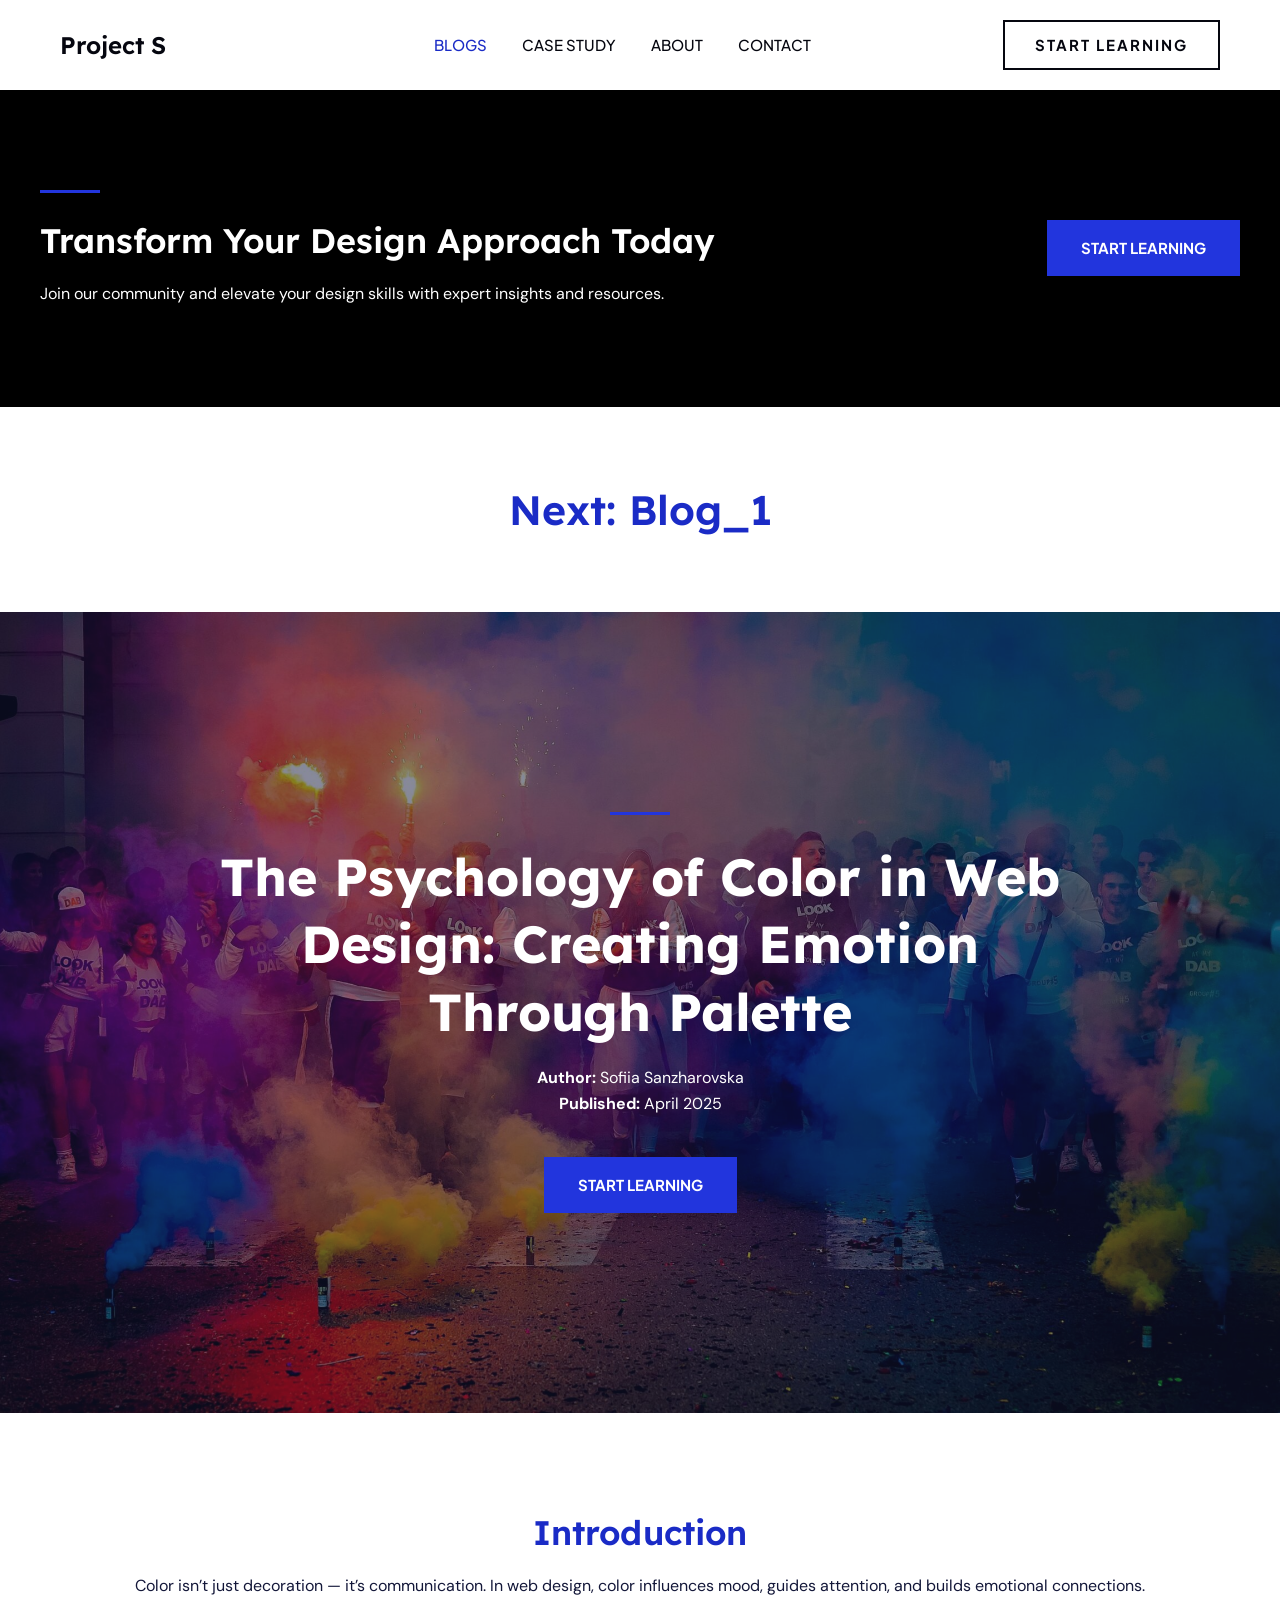
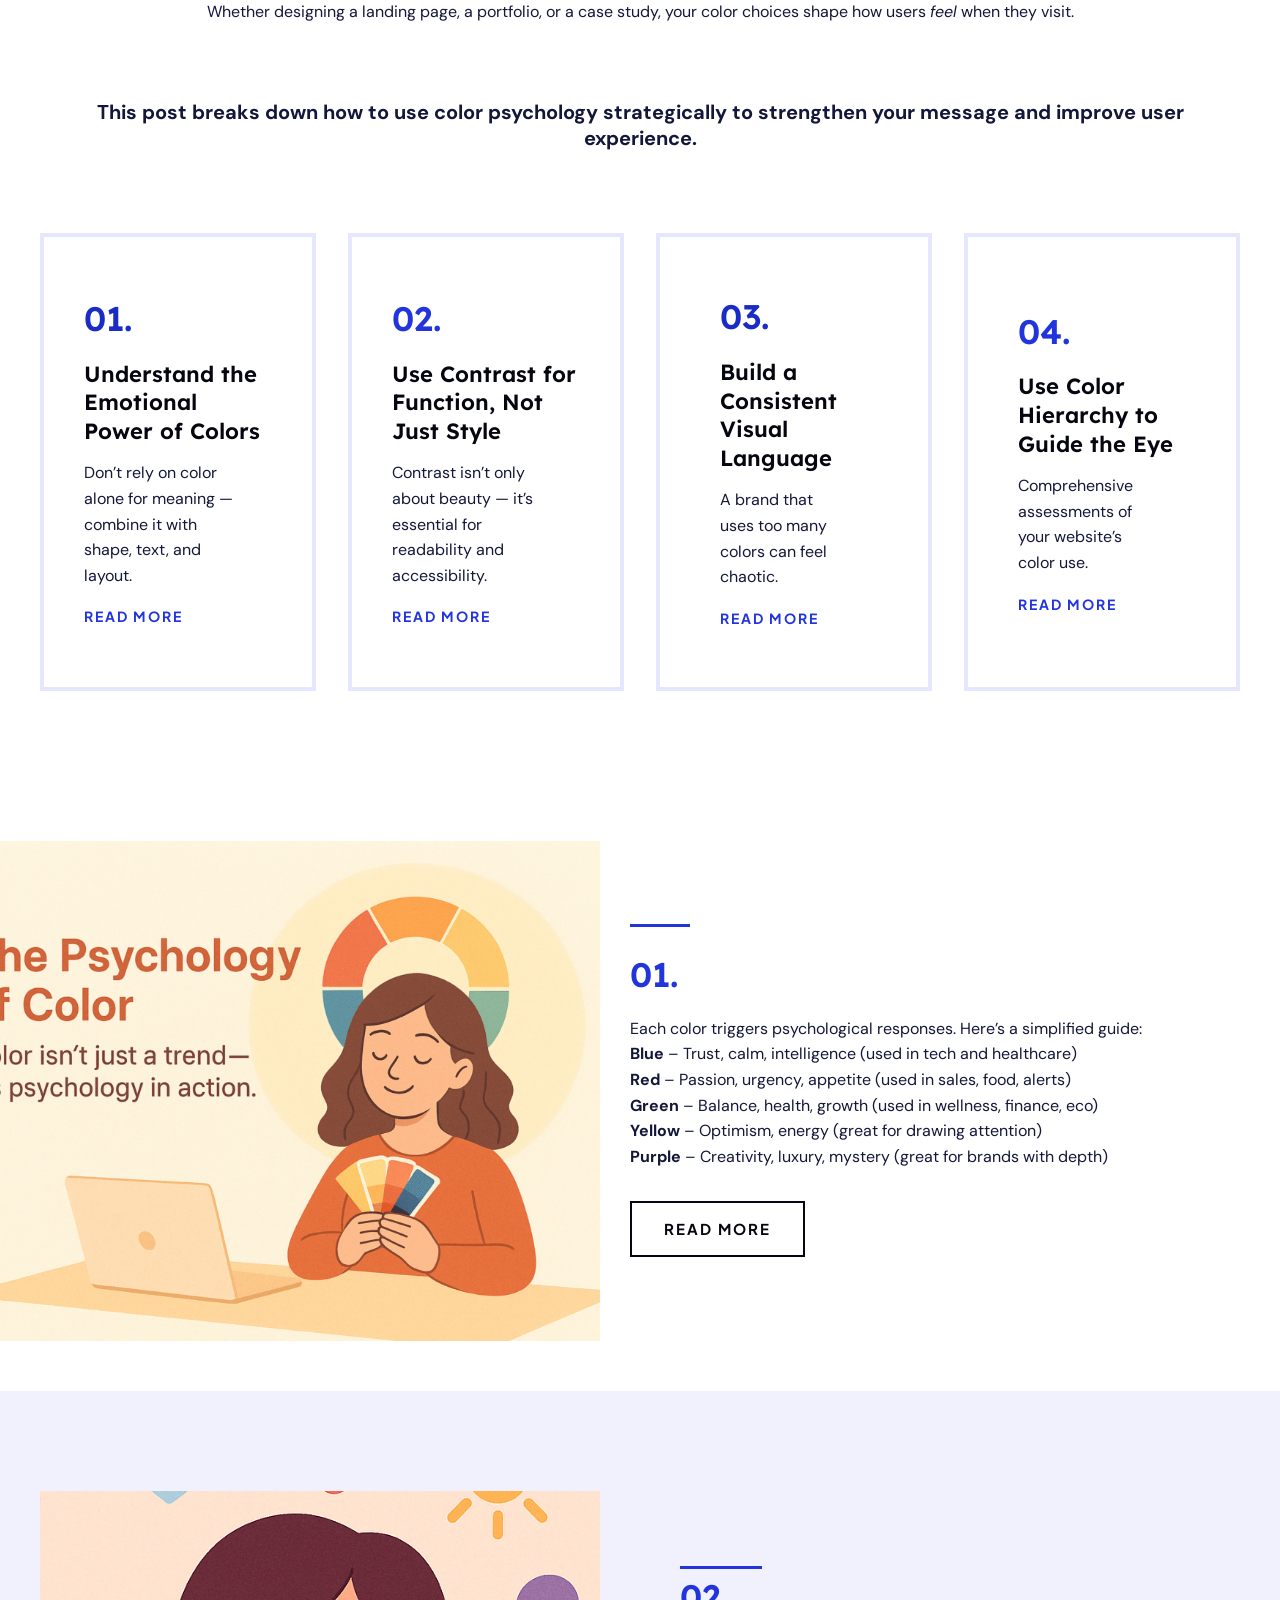
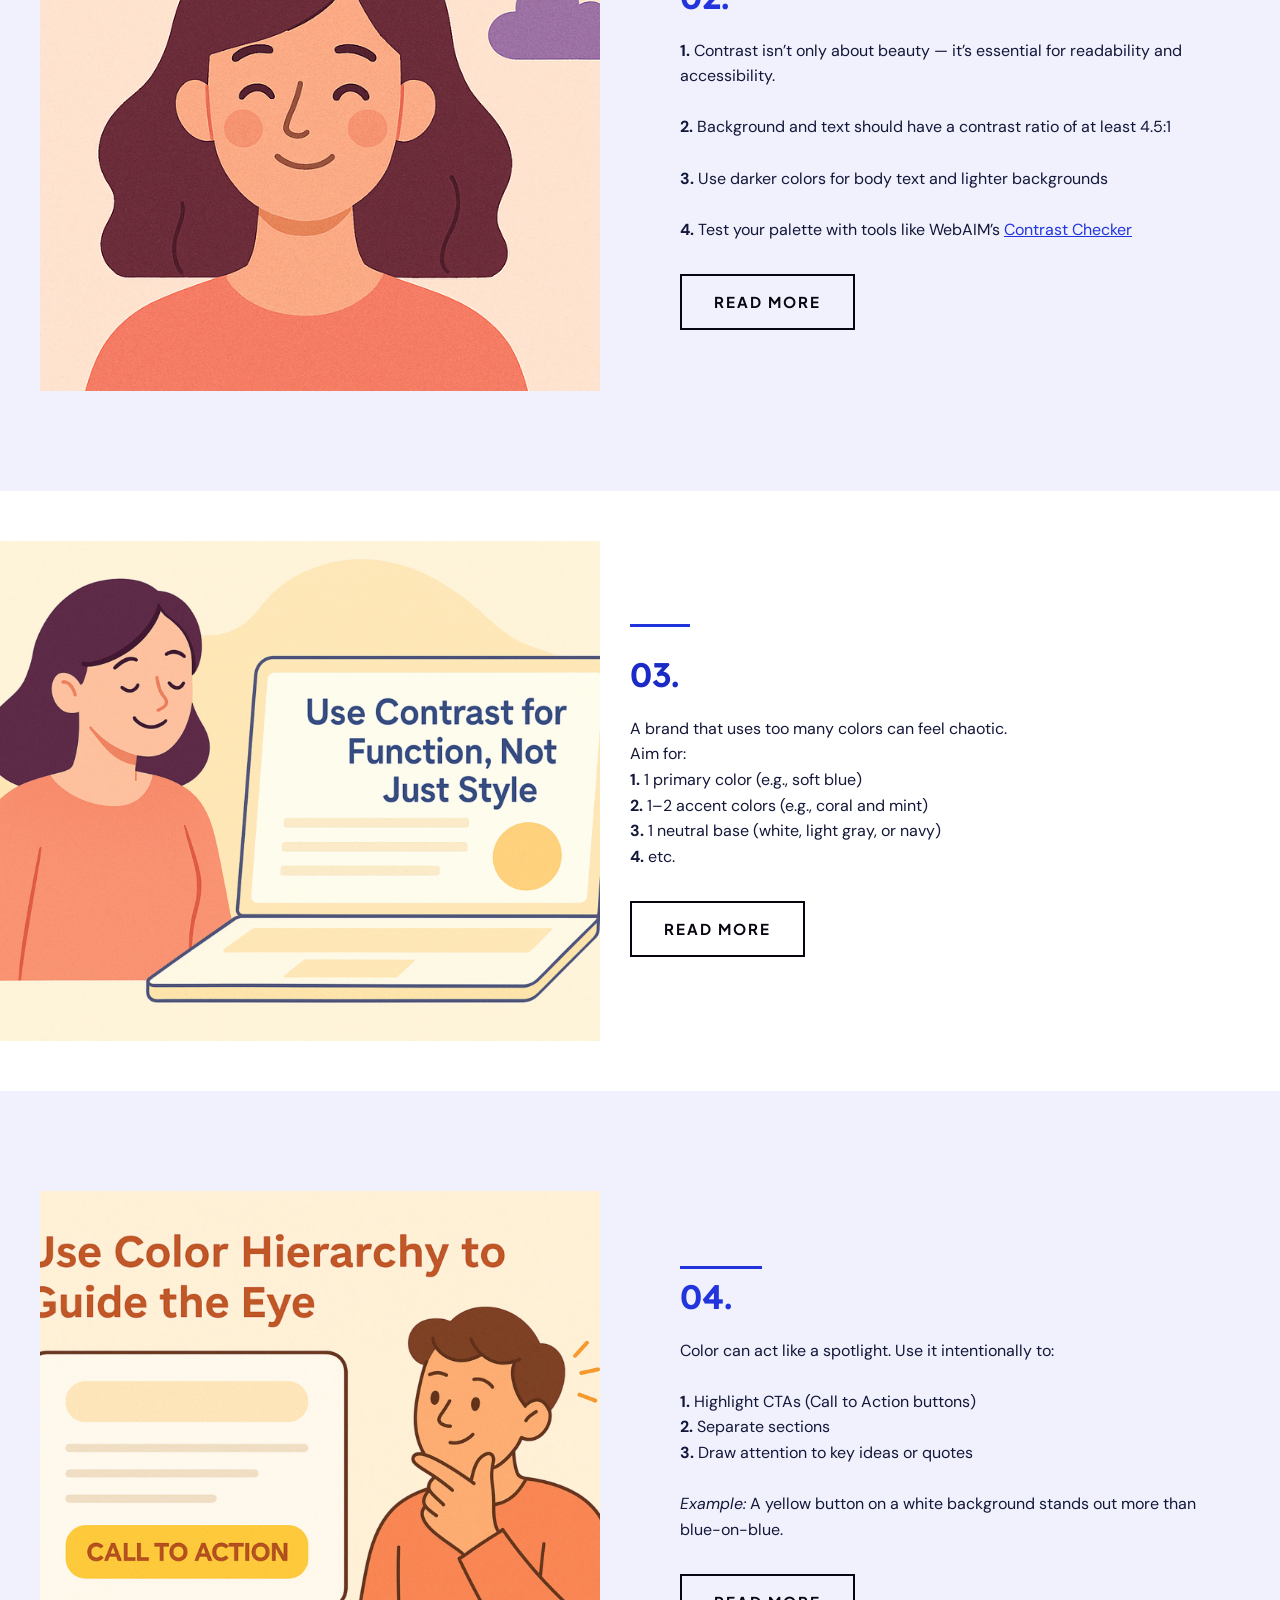
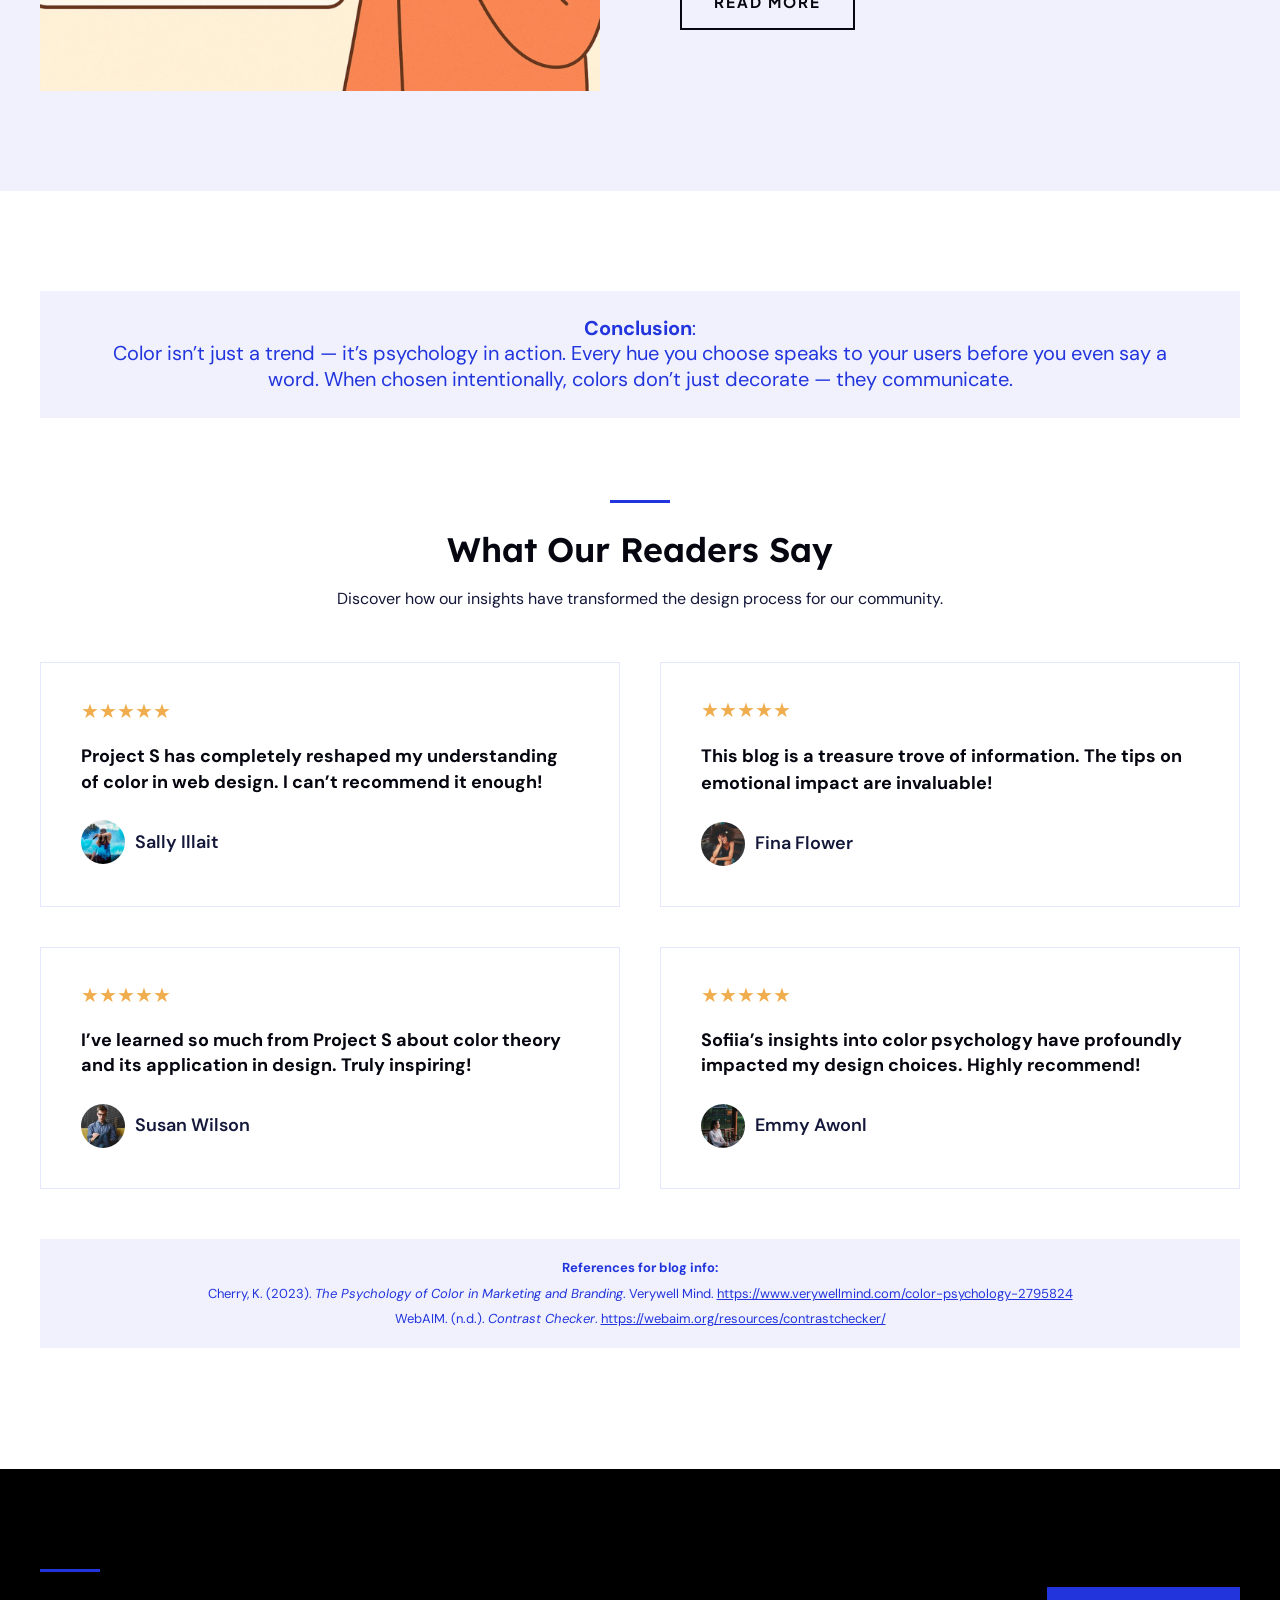
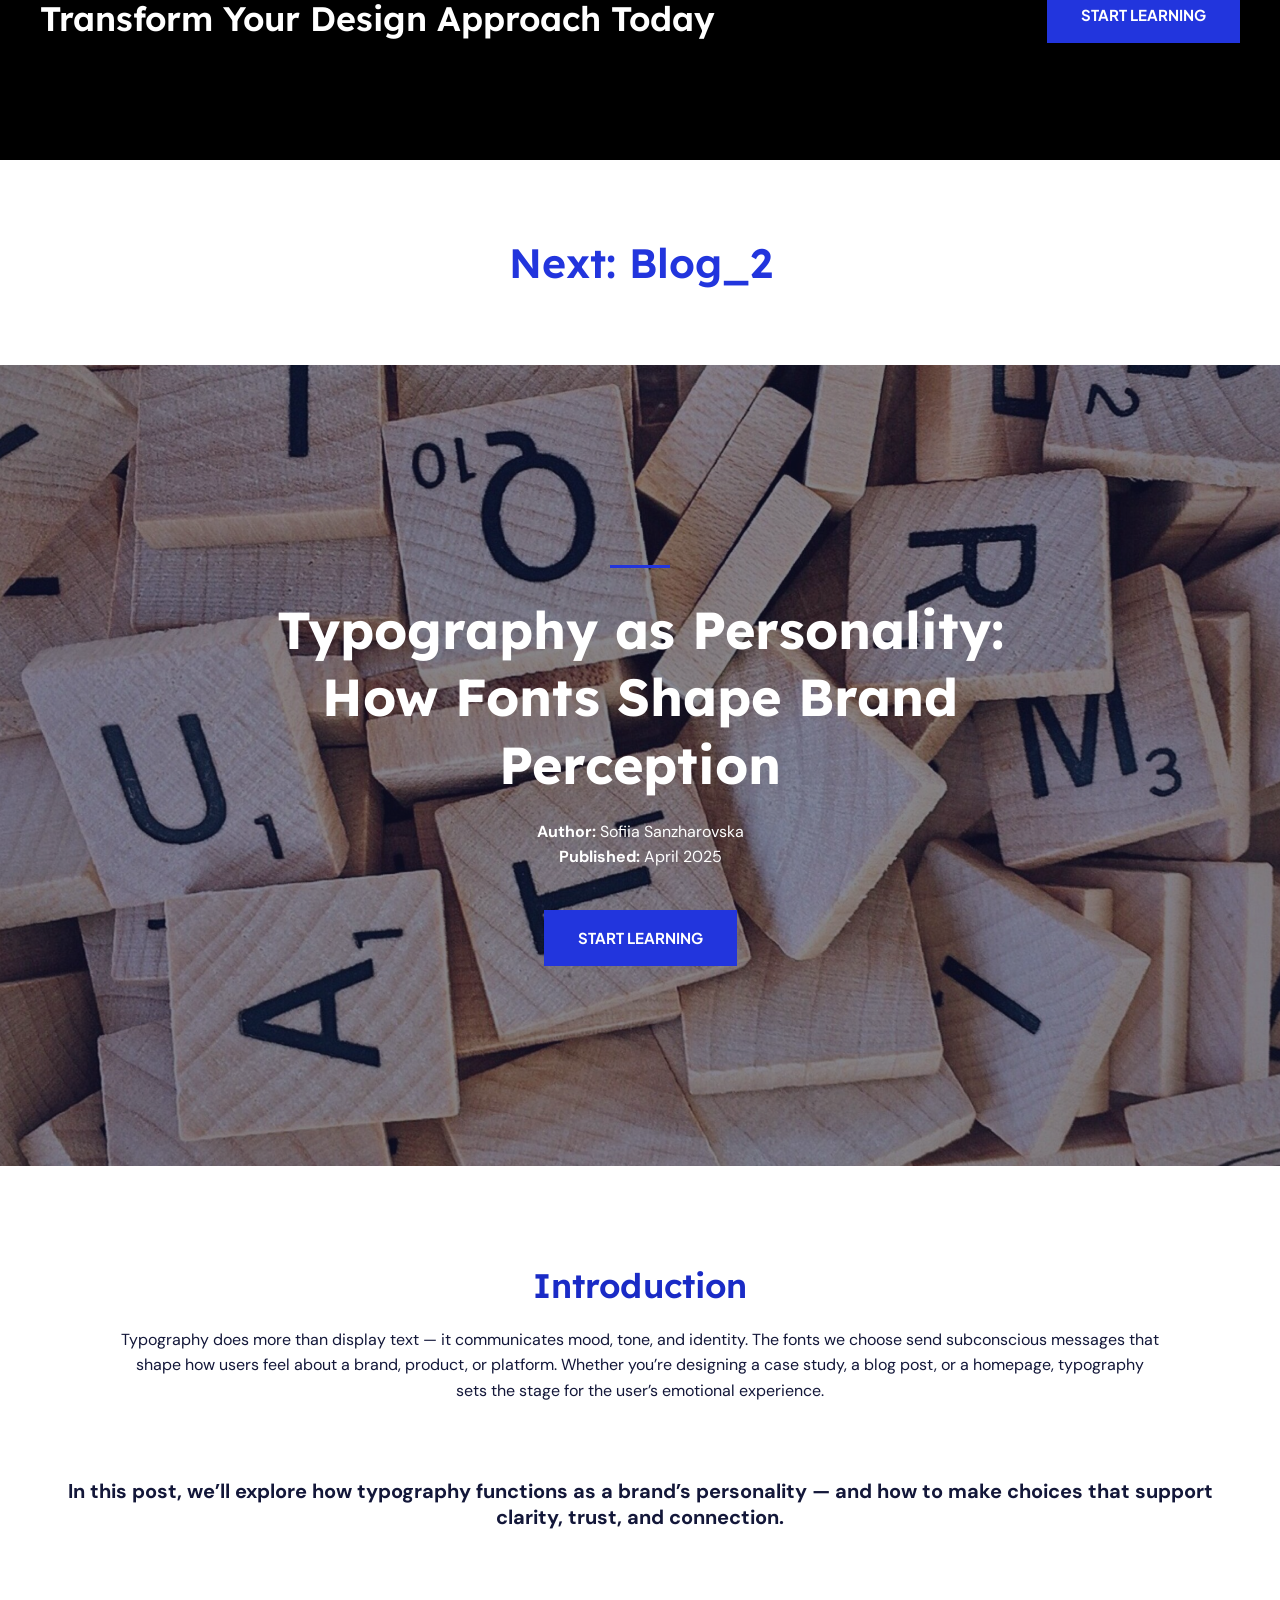
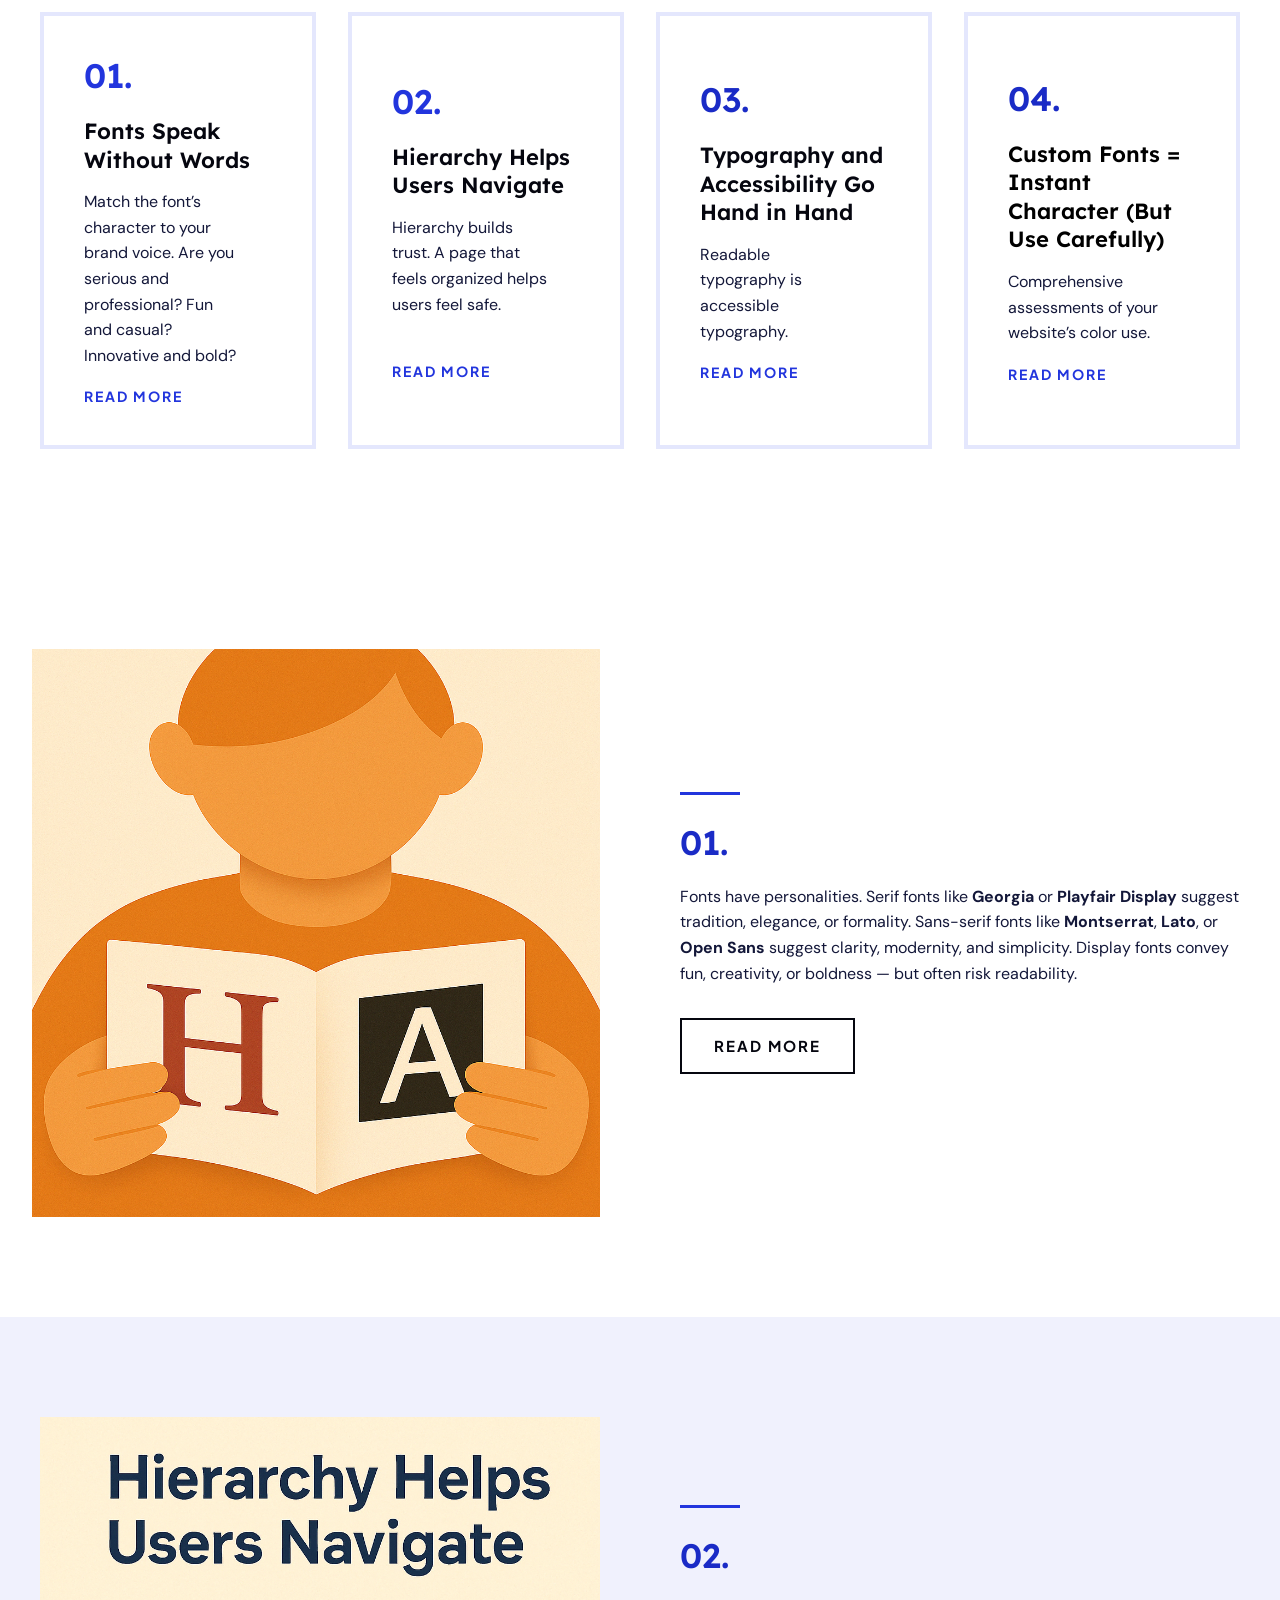
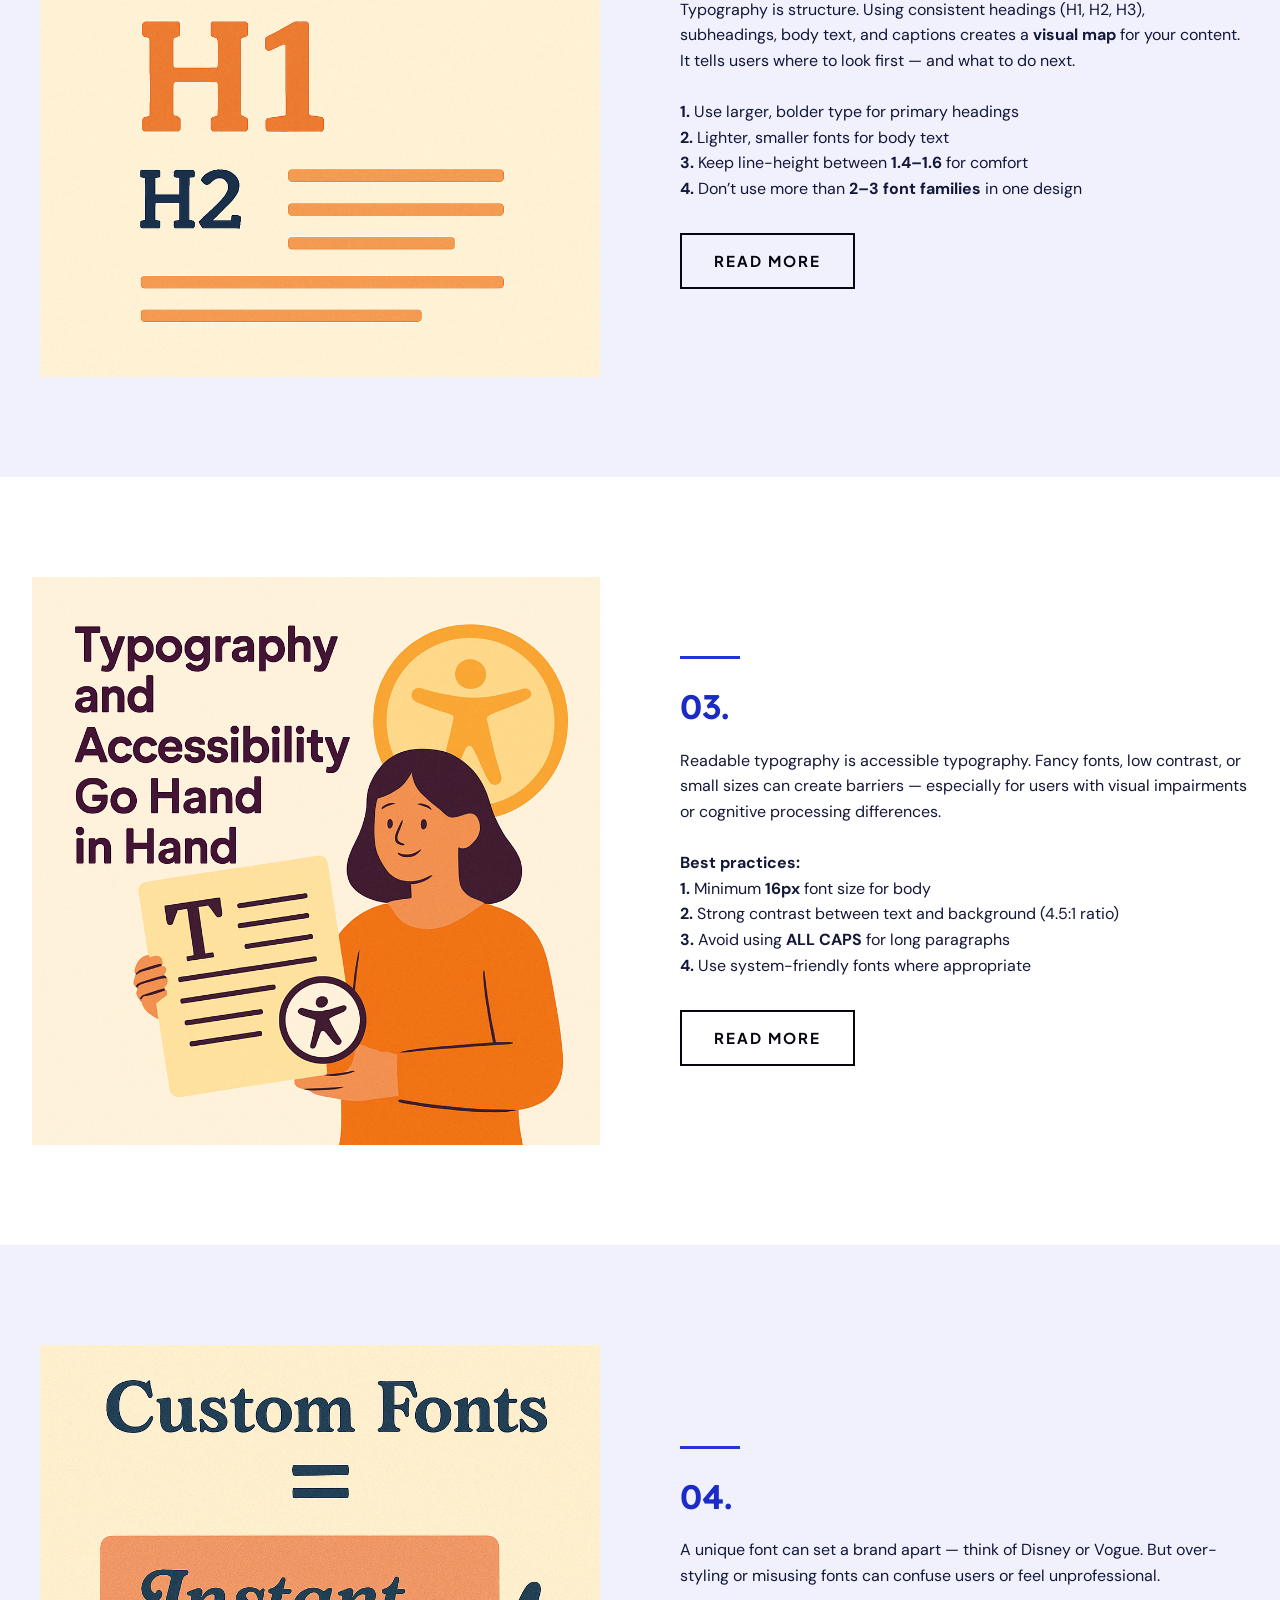
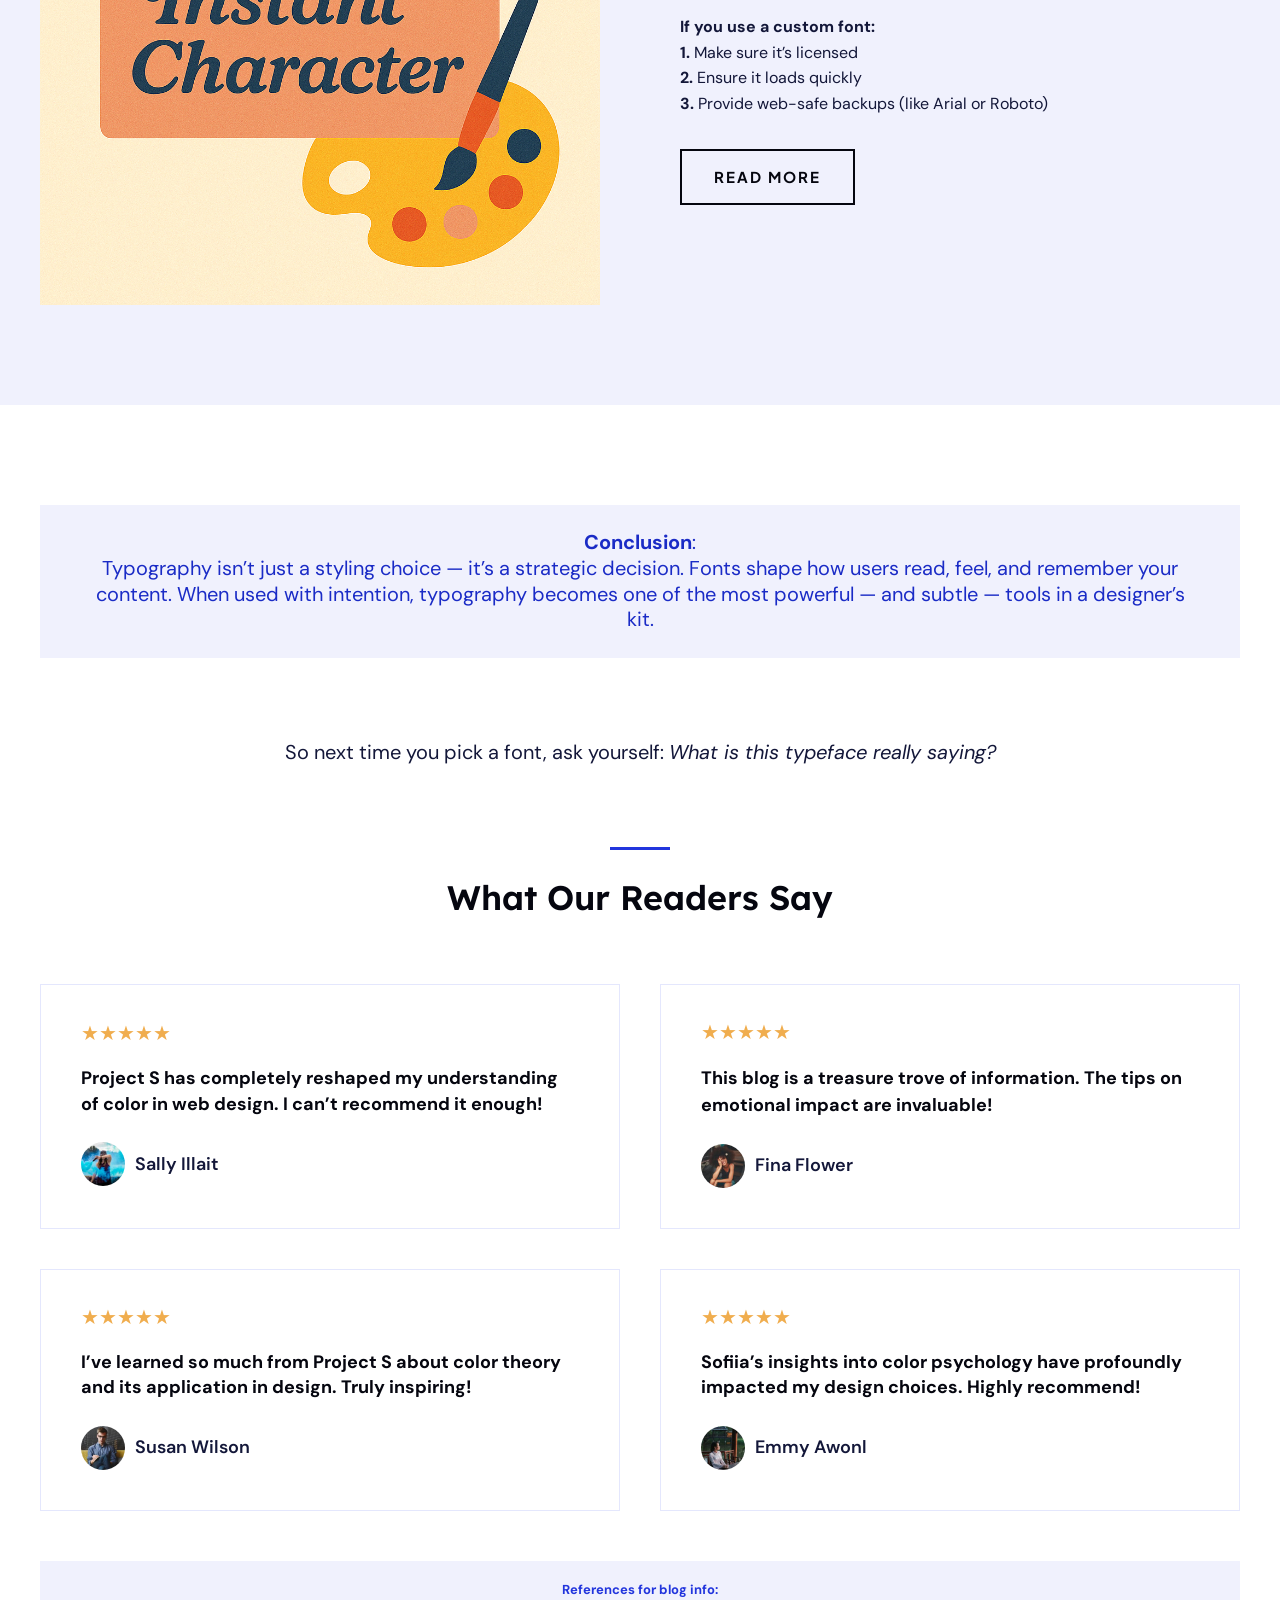
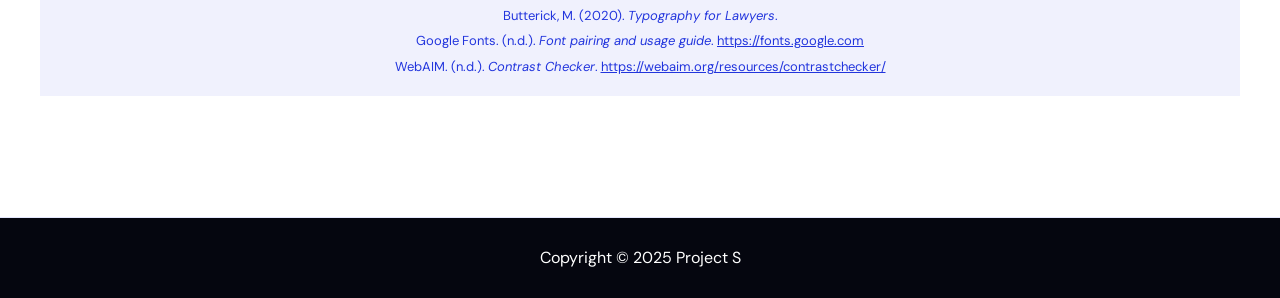
==== commit 0e4ded8f: "Updated site colors" ====
--- a/index.html
+++ b/index.html
@@ -16,7 +16,7 @@
 !function(i,n){var o,s,e;function c(e){try{var t={supportTests:e,timestamp:(new Date).valueOf()};sessionStorage.setItem(o,JSON.stringify(t))}catch(e){}}function p(e,t,n){e.clearRect(0,0,e.canvas.width,e.canvas.height),e.fillText(t,0,0);var t=new Uint32Array(e.getImageData(0,0,e.canvas.width,e.canvas.height).data),r=(e.clearRect(0,0,e.canvas.width,e.canvas.height),e.fillText(n,0,0),new Uint32Array(e.getImageData(0,0,e.canvas.width,e.canvas.height).data));return t.every(function(e,t){return e===r[t]})}function u(e,t,n){switch(t){case"flag":return n(e,"🏳️‍⚧️","🏳️​⚧️")?!1:!n(e,"🇺🇳","🇺​🇳")&&!n(e,"🏴󠁧󠁢󠁥󠁮󠁧󠁿","🏴​󠁧​󠁢​󠁥​󠁮​󠁧​󠁿");case"emoji":return!n(e,"🐦‍🔥","🐦​🔥")}return!1}function f(e,t,n){var r="undefined"!=typeof WorkerGlobalScope&&self instanceof WorkerGlobalScope?new OffscreenCanvas(300,150):i.createElement("canvas"),a=r.getContext("2d",{willReadFrequently:!0}),o=(a.textBaseline="top",a.font="600 32px Arial",{});return e.forEach(function(e){o[e]=t(a,e,n)}),o}function t(e){var t=i.createElement("script");t.src=e,t.defer=!0,i.head.appendChild(t)}"undefined"!=typeof Promise&&(o="wpEmojiSettingsSupports",s=["flag","emoji"],n.supports={everything:!0,everythingExceptFlag:!0},e=new Promise(function(e){i.addEventListener("DOMContentLoaded",e,{once:!0})}),new Promise(function(t){var n=function(){try{var e=JSON.parse(sessionStorage.getItem(o));if("object"==typeof e&&"number"==typeof e.timestamp&&(new Date).valueOf()<e.timestamp+604800&&"object"==typeof e.supportTests)return e.supportTests}catch(e){}return null}();if(!n){if("undefined"!=typeof Worker&&"undefined"!=typeof OffscreenCanvas&&"undefined"!=typeof URL&&URL.createObjectURL&&"undefined"!=typeof Blob)try{var e="postMessage("+f.toString()+"("+[JSON.stringify(s),u.toString(),p.toString()].join(",")+"));",r=new Blob([e],{type:"text/javascript"}),a=new Worker(URL.createObjectURL(r),{name:"wpTestEmojiSupports"});return void(a.onmessage=function(e){c(n=e.data),a.terminate(),t(n)})}catch(e){}c(n=f(s,u,p))}t(n)}).then(function(e){for(var t in e)n.supports[t]=e[t],n.supports.everything=n.supports.everything&&n.supports[t],"flag"!==t&&(n.supports.everythingExceptFlag=n.supports.everythingExceptFlag&&n.supports[t]);n.supports.everythingExceptFlag=n.supports.everythingExceptFlag&&!n.supports.flag,n.DOMReady=!1,n.readyCallback=function(){n.DOMReady=!0}}).then(function(){return e}).then(function(){var e;n.supports.everything||(n.readyCallback(),(e=n.source||{}).concatemoji?t(e.concatemoji):e.wpemoji&&e.twemoji&&(t(e.twemoji),t(e.wpemoji)))}))}((window,document),window._wpemojiSettings);
 </script>
 <link rel="stylesheet" id="astra-theme-css-css" href="https://sofisanzh.github.io/blog-project/wp-content/themes/astra/assets/css/minified/main.min.css?ver=4.10.0" media="all">
-<style id="astra-theme-css-inline-css">:root{--ast-post-nav-space:0;--ast-container-default-xlg-padding:2.5em;--ast-container-default-lg-padding:2.5em;--ast-container-default-slg-padding:2em;--ast-container-default-md-padding:2.5em;--ast-container-default-sm-padding:2.5em;--ast-container-default-xs-padding:2.4em;--ast-container-default-xxs-padding:1.8em;--ast-code-block-background:#ECEFF3;--ast-comment-inputs-background:#F9FAFB;--ast-normal-container-width:1200px;--ast-narrow-container-width:750px;--ast-blog-title-font-weight:600;--ast-blog-meta-weight:600;--ast-global-color-primary:var(--ast-global-color-5);--ast-global-color-secondary:var(--ast-global-color-4);--ast-global-color-alternate-background:var(--ast-global-color-7);--ast-global-color-subtle-background:var(--ast-global-color-6);--ast-bg-style-guide:#F8FAFC;--ast-shadow-style-guide:0px 0px 4px 0 #00000057;--ast-global-dark-bg-style:#fff;--ast-global-dark-lfs:#fbfbfb;--ast-widget-bg-color:#fafafa;--ast-wc-container-head-bg-color:#fbfbfb;--ast-title-layout-bg:#eeeeee;--ast-search-border-color:#e7e7e7;--ast-lifter-hover-bg:#e6e6e6;--ast-gallery-block-color:#000;--srfm-color-input-label:var(--ast-global-color-2);}html{font-size:100%;}a{color:var(--ast-global-color-0);}a:hover,a:focus{color:var(--ast-global-color-1);}body,button,input,select,textarea,.ast-button,.ast-custom-button{font-family:'DM Sans',sans-serif;font-weight:400;font-size:16px;font-size:1rem;line-height:var(--ast-body-line-height,1.6em);}blockquote{color:var(--ast-global-color-3);}h1,.entry-content h1,h2,.entry-content h2,h3,.entry-content h3,h4,.entry-content h4,h5,.entry-content h5,h6,.entry-content h6,.site-title,.site-title a{font-family:'Lexend',sans-serif;font-weight:600;line-height:1.2em;}.ast-site-identity .site-title a{color:var(--ast-global-color-2);}.ast-site-identity .site-title a:hover{color:var(--ast-global-color-2);}.site-title{font-size:24px;font-size:1.5rem;display:block;}.site-header .site-description{font-size:15px;font-size:0.9375rem;display:none;}.entry-title{font-size:26px;font-size:1.625rem;}.ast-blog-single-element.ast-taxonomy-container a{font-size:14px;font-size:0.875rem;}.ast-blog-meta-container{font-size:13px;font-size:0.8125rem;}.archive .ast-article-post .ast-article-inner,.blog .ast-article-post .ast-article-inner,.archive .ast-article-post .ast-article-inner:hover,.blog .ast-article-post .ast-article-inner:hover{overflow:hidden;}h1,.entry-content h1{font-size:52px;font-size:3.25rem;font-weight:700;font-family:'Lexend',sans-serif;line-height:1.3em;}h2,.entry-content h2{font-size:34px;font-size:2.125rem;font-weight:600;font-family:'Lexend',sans-serif;line-height:1.2em;}h3,.entry-content h3{font-size:22px;font-size:1.375rem;font-weight:600;font-family:'Lexend',sans-serif;line-height:1.3em;}h4,.entry-content h4{font-size:16px;font-size:1rem;line-height:1.3em;font-weight:600;font-family:'Lexend',sans-serif;}h5,.entry-content h5{font-size:15px;font-size:0.9375rem;line-height:1.5em;font-weight:600;font-family:'Lexend',sans-serif;}h6,.entry-content h6{font-size:14px;font-size:0.875rem;line-height:1.5em;font-weight:600;font-family:'Lexend',sans-serif;text-transform:uppercase;}::selection{background-color:var(--ast-global-color-0);color:#ffffff;}body,h1,.entry-title a,.entry-content h1,h2,.entry-content h2,h3,.entry-content h3,h4,.entry-content h4,h5,.entry-content h5,h6,.entry-content h6{color:var(--ast-global-color-3);}.tagcloud a:hover,.tagcloud a:focus,.tagcloud a.current-item{color:#ffffff;border-color:var(--ast-global-color-0);background-color:var(--ast-global-color-0);}input:focus,input[type="text"]:focus,input[type="email"]:focus,input[type="url"]:focus,input[type="password"]:focus,input[type="reset"]:focus,input[type="search"]:focus,textarea:focus{border-color:var(--ast-global-color-0);}input[type="radio"]:checked,input[type=reset],input[type="checkbox"]:checked,input[type="checkbox"]:hover:checked,input[type="checkbox"]:focus:checked,input[type=range]::-webkit-slider-thumb{border-color:var(--ast-global-color-0);background-color:var(--ast-global-color-0);box-shadow:none;}.site-footer a:hover + .post-count,.site-footer a:focus + .post-count{background:var(--ast-global-color-0);border-color:var(--ast-global-color-0);}.single .nav-links .nav-previous,.single .nav-links .nav-next{color:var(--ast-global-color-0);}.entry-meta,.entry-meta *{line-height:1.45;color:var(--ast-global-color-0);font-weight:600;}.entry-meta a:not(.ast-button):hover,.entry-meta a:not(.ast-button):hover *,.entry-meta a:not(.ast-button):focus,.entry-meta a:not(.ast-button):focus *,.page-links > .page-link,.page-links .page-link:hover,.post-navigation a:hover{color:var(--ast-global-color-1);}#cat option,.secondary .calendar_wrap thead a,.secondary .calendar_wrap thead a:visited{color:var(--ast-global-color-0);}.secondary .calendar_wrap #today,.ast-progress-val span{background:var(--ast-global-color-0);}.secondary a:hover + .post-count,.secondary a:focus + .post-count{background:var(--ast-global-color-0);border-color:var(--ast-global-color-0);}.calendar_wrap #today > a{color:#ffffff;}.page-links .page-link,.single .post-navigation a{color:var(--ast-global-color-3);}.ast-search-menu-icon .search-form button.search-submit{padding:0 4px;}.ast-search-menu-icon form.search-form{padding-right:0;}.ast-search-menu-icon.slide-search input.search-field{width:0;}.ast-header-search .ast-search-menu-icon.ast-dropdown-active .search-form,.ast-header-search .ast-search-menu-icon.ast-dropdown-active .search-field:focus{transition:all 0.2s;}.search-form input.search-field:focus{outline:none;}.ast-search-menu-icon .search-form button.search-submit:focus,.ast-theme-transparent-header .ast-header-search .ast-dropdown-active .ast-icon,.ast-theme-transparent-header .ast-inline-search .search-field:focus .ast-icon{color:var(--ast-global-color-1);}.ast-header-search .slide-search .search-form{border:2px solid var(--ast-global-color-0);}.ast-header-search .slide-search .search-field{background-color:(--ast-global-dark-bg-style);}.ast-archive-title{color:var(--ast-global-color-2);}.widget-title,.widget .wp-block-heading{font-size:22px;font-size:1.375rem;color:var(--ast-global-color-2);}.ast-single-post .entry-content a,.ast-comment-content a:not(.ast-comment-edit-reply-wrap a){text-decoration:underline;}.ast-single-post .elementor-widget-button .elementor-button,.ast-single-post .entry-content .uagb-tab a,.ast-single-post .entry-content .uagb-ifb-cta a,.ast-single-post .entry-content .uabb-module-content a,.ast-single-post .entry-content .uagb-post-grid a,.ast-single-post .entry-content .uagb-timeline a,.ast-single-post .entry-content .uagb-toc__wrap a,.ast-single-post .entry-content .uagb-taxomony-box a,.ast-single-post .entry-content .woocommerce a,.entry-content .wp-block-latest-posts > li > a,.ast-single-post .entry-content .wp-block-file__button,li.ast-post-filter-single,.ast-single-post .ast-comment-content .comment-reply-link,.ast-single-post .ast-comment-content .comment-edit-link{text-decoration:none;}.ast-search-menu-icon.slide-search a:focus-visible:focus-visible,.astra-search-icon:focus-visible,#close:focus-visible,a:focus-visible,.ast-menu-toggle:focus-visible,.site .skip-link:focus-visible,.wp-block-loginout input:focus-visible,.wp-block-search.wp-block-search__button-inside .wp-block-search__inside-wrapper,.ast-header-navigation-arrow:focus-visible,.woocommerce .wc-proceed-to-checkout > .checkout-button:focus-visible,.woocommerce .woocommerce-MyAccount-navigation ul li a:focus-visible,.ast-orders-table__row .ast-orders-table__cell:focus-visible,.woocommerce .woocommerce-order-details .order-again > .button:focus-visible,.woocommerce .woocommerce-message a.button.wc-forward:focus-visible,.woocommerce #minus_qty:focus-visible,.woocommerce #plus_qty:focus-visible,a#ast-apply-coupon:focus-visible,.woocommerce .woocommerce-info a:focus-visible,.woocommerce .astra-shop-summary-wrap a:focus-visible,.woocommerce a.wc-forward:focus-visible,#ast-apply-coupon:focus-visible,.woocommerce-js .woocommerce-mini-cart-item a.remove:focus-visible,#close:focus-visible,.button.search-submit:focus-visible,#search_submit:focus,.normal-search:focus-visible,.ast-header-account-wrap:focus-visible,.woocommerce .ast-on-card-button.ast-quick-view-trigger:focus{outline-style:dotted;outline-color:inherit;outline-width:thin;}input:focus,input[type="text"]:focus,input[type="email"]:focus,input[type="url"]:focus,input[type="password"]:focus,input[type="reset"]:focus,input[type="search"]:focus,input[type="number"]:focus,textarea:focus,.wp-block-search__input:focus,[data-section="section-header-mobile-trigger"] .ast-button-wrap .ast-mobile-menu-trigger-minimal:focus,.ast-mobile-popup-drawer.active .menu-toggle-close:focus,.woocommerce-ordering select.orderby:focus,#ast-scroll-top:focus,#coupon_code:focus,.woocommerce-page #comment:focus,.woocommerce #reviews #respond input#submit:focus,.woocommerce a.add_to_cart_button:focus,.woocommerce .button.single_add_to_cart_button:focus,.woocommerce .woocommerce-cart-form button:focus,.woocommerce .woocommerce-cart-form__cart-item .quantity .qty:focus,.woocommerce .woocommerce-billing-fields .woocommerce-billing-fields__field-wrapper .woocommerce-input-wrapper > .input-text:focus,.woocommerce #order_comments:focus,.woocommerce #place_order:focus,.woocommerce .woocommerce-address-fields .woocommerce-address-fields__field-wrapper .woocommerce-input-wrapper > .input-text:focus,.woocommerce .woocommerce-MyAccount-content form button:focus,.woocommerce .woocommerce-MyAccount-content .woocommerce-EditAccountForm .woocommerce-form-row .woocommerce-Input.input-text:focus,.woocommerce .ast-woocommerce-container .woocommerce-pagination ul.page-numbers li a:focus,body #content .woocommerce form .form-row .select2-container--default .select2-selection--single:focus,#ast-coupon-code:focus,.woocommerce.woocommerce-js .quantity input[type=number]:focus,.woocommerce-js .woocommerce-mini-cart-item .quantity input[type=number]:focus,.woocommerce p#ast-coupon-trigger:focus{border-style:dotted;border-color:inherit;border-width:thin;}input{outline:none;}.ast-logo-title-inline .site-logo-img{padding-right:1em;}body .ast-oembed-container *{position:absolute;top:0;width:100%;height:100%;left:0;}body .wp-block-embed-pocket-casts .ast-oembed-container *{position:unset;}.ast-single-post-featured-section + article {margin-top: 2em;}.site-content .ast-single-post-featured-section img {width: 100%;overflow: hidden;object-fit: cover;}.ast-separate-container .site-content .ast-single-post-featured-section + article {margin-top: -80px;z-index: 9;position: relative;border-radius: 4px;}@media (min-width: 922px) {.ast-no-sidebar .site-content .ast-article-image-container--wide {margin-left: -120px;margin-right: -120px;max-width: unset;width: unset;}.ast-left-sidebar .site-content .ast-article-image-container--wide,.ast-right-sidebar .site-content .ast-article-image-container--wide {margin-left: -10px;margin-right: -10px;}.site-content .ast-article-image-container--full {margin-left: calc( -50vw + 50%);margin-right: calc( -50vw + 50%);max-width: 100vw;width: 100vw;}.ast-left-sidebar .site-content .ast-article-image-container--full,.ast-right-sidebar .site-content .ast-article-image-container--full {margin-left: -10px;margin-right: -10px;max-width: inherit;width: auto;}}.site > .ast-single-related-posts-container {margin-top: 0;}@media (min-width: 922px) {.ast-desktop .ast-container--narrow {max-width: var(--ast-narrow-container-width);margin: 0 auto;}}input[type="text"],input[type="number"],input[type="email"],input[type="url"],input[type="password"],input[type="search"],input[type=reset],input[type=tel],input[type=date],select,textarea{font-size:16px;font-style:normal;font-weight:400;line-height:24px;width:100%;padding:12px 16px;border-radius:4px;box-shadow:0px 1px 2px 0px rgba(0,0,0,0.05);color:var(--ast-form-input-text,#475569);}input[type="text"],input[type="number"],input[type="email"],input[type="url"],input[type="password"],input[type="search"],input[type=reset],input[type=tel],input[type=date],select{height:40px;}input[type="date"]{border-width:1px;border-style:solid;border-color:var(--ast-border-color);background:var( --ast-global-color-secondary,--ast-global-color-5 );}input[type="text"]:focus,input[type="number"]:focus,input[type="email"]:focus,input[type="url"]:focus,input[type="password"]:focus,input[type="search"]:focus,input[type=reset]:focus,input[type="tel"]:focus,input[type="date"]:focus,select:focus,textarea:focus{border-color:#046BD2;box-shadow:none;outline:none;color:var(--ast-form-input-focus-text,#475569);}label,legend{color:#111827;font-size:14px;font-style:normal;font-weight:500;line-height:20px;}select{padding:6px 10px;}fieldset{padding:30px;border-radius:4px;}button,.ast-button,.button,input[type="button"],input[type="reset"],input[type="submit"]{border-radius:4px;box-shadow:0px 1px 2px 0px rgba(0,0,0,0.05);}:root{--ast-comment-inputs-background:#FFF;}::placeholder{color:var(--ast-form-field-color,#9CA3AF);}::-ms-input-placeholder{color:var(--ast-form-field-color,#9CA3AF);}@media (max-width:921.9px){#ast-desktop-header{display:none;}}@media (min-width:922px){#ast-mobile-header{display:none;}}.wp-block-buttons.aligncenter{justify-content:center;}@media (max-width:921px){.ast-theme-transparent-header #primary,.ast-theme-transparent-header #secondary{padding:0;}}@media (max-width:921px){.ast-plain-container.ast-no-sidebar #primary{padding:0;}}.ast-plain-container.ast-no-sidebar #primary{margin-top:0;margin-bottom:0;}@media (max-width:921px){.ast-separate-container #primary,.ast-narrow-container #primary{padding-top:0px;}}@media (max-width:544px){.ast-separate-container #primary,.ast-narrow-container #primary{padding-top:0px;}}@media (max-width:921px){.ast-separate-container #primary,.ast-narrow-container #primary{padding-bottom:0px;}}@media (max-width:544px){.ast-separate-container #primary,.ast-narrow-container #primary{padding-bottom:0px;}}.wp-block-button.is-style-outline .wp-block-button__link{border-color:var(--ast-global-color-0);border-top-width:2px;border-right-width:2px;border-bottom-width:2px;border-left-width:2px;}div.wp-block-button.is-style-outline > .wp-block-button__link:not(.has-text-color),div.wp-block-button.wp-block-button__link.is-style-outline:not(.has-text-color){color:var(--ast-global-color-0);}.wp-block-button.is-style-outline .wp-block-button__link:hover,.wp-block-buttons .wp-block-button.is-style-outline .wp-block-button__link:focus,.wp-block-buttons .wp-block-button.is-style-outline > .wp-block-button__link:not(.has-text-color):hover,.wp-block-buttons .wp-block-button.wp-block-button__link.is-style-outline:not(.has-text-color):hover{color:#ffffff;background-color:var(--ast-global-color-1);border-color:var(--ast-global-color-1);}.post-page-numbers.current .page-link,.ast-pagination .page-numbers.current{color:#ffffff;border-color:var(--ast-global-color-0);background-color:var(--ast-global-color-0);}.wp-block-button.is-style-outline .wp-block-button__link{border-top-width:2px;border-right-width:2px;border-bottom-width:2px;border-left-width:2px;}.wp-block-buttons .wp-block-button.is-style-outline .wp-block-button__link.wp-element-button,.ast-outline-button,.wp-block-uagb-buttons-child .uagb-buttons-repeater.ast-outline-button{border-color:var(--ast-global-color-2);border-top-width:2px;border-right-width:2px;border-bottom-width:2px;border-left-width:2px;font-family:'Plus Jakarta Sans',sans-serif;font-weight:700;font-size:15px;font-size:0.9375rem;line-height:1.6em;text-transform:uppercase;letter-spacing:2px;padding-top:14px;padding-right:32px;padding-bottom:14px;padding-left:32px;border-top-left-radius:0px;border-top-right-radius:0px;border-bottom-right-radius:0px;border-bottom-left-radius:0px;}.wp-block-buttons .wp-block-button.is-style-outline > .wp-block-button__link:not(.has-text-color),.wp-block-buttons .wp-block-button.wp-block-button__link.is-style-outline:not(.has-text-color),.ast-outline-button{color:var(--ast-global-color-2);}.wp-block-button.is-style-outline .wp-block-button__link:hover,.wp-block-buttons .wp-block-button.is-style-outline .wp-block-button__link:focus,.wp-block-buttons .wp-block-button.is-style-outline > .wp-block-button__link:not(.has-text-color):hover,.wp-block-buttons .wp-block-button.wp-block-button__link.is-style-outline:not(.has-text-color):hover,.ast-outline-button:hover,.ast-outline-button:focus,.wp-block-uagb-buttons-child .uagb-buttons-repeater.ast-outline-button:hover,.wp-block-uagb-buttons-child .uagb-buttons-repeater.ast-outline-button:focus{color:#ffffff;background-color:var(--ast-global-color-1);border-color:var(--ast-global-color-1);}.ast-single-post .entry-content a.ast-outline-button,.ast-single-post .entry-content .is-style-outline>.wp-block-button__link{text-decoration:none;}.wp-block-button .wp-block-button__link.wp-element-button.is-style-outline:not(.has-background),.wp-block-button.is-style-outline>.wp-block-button__link.wp-element-button:not(.has-background),.ast-outline-button{background-color:rgba(0,0,0,0);}.uagb-buttons-repeater.ast-outline-button{border-radius:9999px;}@media (max-width:921px){.wp-block-buttons .wp-block-button.is-style-outline .wp-block-button__link.wp-element-button,.ast-outline-button,.wp-block-uagb-buttons-child .uagb-buttons-repeater.ast-outline-button{font-size:14px;font-size:0.875rem;padding-top:14px;padding-right:30px;padding-bottom:14px;padding-left:30px;}}@media (max-width:544px){.wp-block-buttons .wp-block-button.is-style-outline .wp-block-button__link.wp-element-button,.ast-outline-button,.wp-block-uagb-buttons-child .uagb-buttons-repeater.ast-outline-button{font-size:14px;font-size:0.875rem;padding-top:14px;padding-right:25px;padding-bottom:14px;padding-left:25px;}}.entry-content[data-ast-blocks-layout] > figure{margin-bottom:1em;}h1.widget-title{font-weight:700;}h2.widget-title{font-weight:600;}h3.widget-title{font-weight:600;}#page{display:flex;flex-direction:column;min-height:100vh;}.ast-404-layout-1 h1.page-title{color:var(--ast-global-color-2);}.single .post-navigation a{line-height:1em;height:inherit;}.error-404 .page-sub-title{font-size:1.5rem;font-weight:inherit;}.search .site-content .content-area .search-form{margin-bottom:0;}#page .site-content{flex-grow:1;}.widget{margin-bottom:1.25em;}#secondary li{line-height:1.5em;}#secondary .wp-block-group h2{margin-bottom:0.7em;}#secondary h2{font-size:1.7rem;}.ast-separate-container .ast-article-post,.ast-separate-container .ast-article-single,.ast-separate-container .comment-respond{padding:3em;}.ast-separate-container .ast-article-single .ast-article-single{padding:0;}.ast-article-single .wp-block-post-template-is-layout-grid{padding-left:0;}.ast-separate-container .comments-title,.ast-narrow-container .comments-title{padding:1.5em 2em;}.ast-page-builder-template .comment-form-textarea,.ast-comment-formwrap .ast-grid-common-col{padding:0;}.ast-comment-formwrap{padding:0;display:inline-flex;column-gap:20px;width:100%;margin-left:0;margin-right:0;}.comments-area textarea#comment:focus,.comments-area textarea#comment:active,.comments-area .ast-comment-formwrap input[type="text"]:focus,.comments-area .ast-comment-formwrap input[type="text"]:active {box-shadow:none;outline:none;}.archive.ast-page-builder-template .entry-header{margin-top:2em;}.ast-page-builder-template .ast-comment-formwrap{width:100%;}.entry-title{margin-bottom:0.6em;}.ast-archive-description p{font-size:inherit;font-weight:inherit;line-height:inherit;}.ast-separate-container .ast-comment-list li.depth-1,.hentry{margin-bottom:1.5em;}.site-content section.ast-archive-description{margin-bottom:2em;}@media (min-width:921px){.ast-left-sidebar.ast-page-builder-template #secondary,.archive.ast-right-sidebar.ast-page-builder-template .site-main{padding-left:20px;padding-right:20px;}}@media (max-width:544px){.ast-comment-formwrap.ast-row{column-gap:10px;display:inline-block;}#ast-commentform .ast-grid-common-col{position:relative;width:100%;}}@media (min-width:1201px){.ast-separate-container .ast-article-post,.ast-separate-container .ast-article-single,.ast-separate-container .ast-author-box,.ast-separate-container .ast-404-layout-1,.ast-separate-container .no-results{padding:3em;}}@media (max-width:921px){.ast-separate-container #primary,.ast-separate-container #secondary{padding:1.5em 0;}#primary,#secondary{padding:1.5em 0;margin:0;}.ast-left-sidebar #content > .ast-container{display:flex;flex-direction:column-reverse;width:100%;}}@media (min-width:922px){.ast-separate-container.ast-right-sidebar #primary,.ast-separate-container.ast-left-sidebar #primary{border:0;}.search-no-results.ast-separate-container #primary{margin-bottom:4em;}}.wp-block-button .wp-block-button__link{color:#ffffff;}.wp-block-button .wp-block-button__link:hover,.wp-block-button .wp-block-button__link:focus{color:#ffffff;background-color:var(--ast-global-color-1);border-color:var(--ast-global-color-1);}.elementor-widget-heading h1.elementor-heading-title{line-height:1.3em;}.elementor-widget-heading h2.elementor-heading-title{line-height:1.2em;}.elementor-widget-heading h3.elementor-heading-title{line-height:1.3em;}.elementor-widget-heading h4.elementor-heading-title{line-height:1.3em;}.elementor-widget-heading h5.elementor-heading-title{line-height:1.5em;}.elementor-widget-heading h6.elementor-heading-title{line-height:1.5em;}.wp-block-button .wp-block-button__link,.wp-block-search .wp-block-search__button,body .wp-block-file .wp-block-file__button{border-style:solid;border-top-width:2px;border-right-width:2px;border-left-width:2px;border-bottom-width:2px;border-color:var(--ast-global-color-0);background-color:var(--ast-global-color-0);color:#ffffff;font-family:'Plus Jakarta Sans',sans-serif;font-weight:700;line-height:1.6em;text-transform:uppercase;font-size:15px;font-size:0.9375rem;border-top-left-radius:0px;border-top-right-radius:0px;border-bottom-right-radius:0px;border-bottom-left-radius:0px;padding-top:14px;padding-right:32px;padding-bottom:14px;padding-left:32px;}.ast-single-post .entry-content .wp-block-button .wp-block-button__link,.ast-single-post .entry-content .wp-block-search .wp-block-search__button,body .entry-content .wp-block-file .wp-block-file__button{text-decoration:none;}@media (max-width:921px){.wp-block-button .wp-block-button__link,.wp-block-search .wp-block-search__button,body .wp-block-file .wp-block-file__button{font-size:14px;font-size:0.875rem;padding-top:14px;padding-right:30px;padding-bottom:14px;padding-left:30px;border-top-left-radius:0px;border-top-right-radius:0px;border-bottom-right-radius:0px;border-bottom-left-radius:0px;}}@media (max-width:544px){.wp-block-button .wp-block-button__link,.wp-block-search .wp-block-search__button,body .wp-block-file .wp-block-file__button{font-size:14px;font-size:0.875rem;padding-top:14px;padding-right:25px;padding-bottom:14px;padding-left:25px;border-top-left-radius:0px;border-top-right-radius:0px;border-bottom-right-radius:0px;border-bottom-left-radius:0px;}}.menu-toggle,button,.ast-button,.ast-custom-button,.button,input#submit,input[type="button"],input[type="submit"],input[type="reset"],#comments .submit,.search .search-submit,form[CLASS*="wp-block-search__"].wp-block-search .wp-block-search__inside-wrapper .wp-block-search__button,body .wp-block-file .wp-block-file__button,.search .search-submit,.woocommerce-js a.button,.woocommerce button.button,.woocommerce .woocommerce-message a.button,.woocommerce #respond input#submit.alt,.woocommerce input.button.alt,.woocommerce input.button,.woocommerce input.button:disabled,.woocommerce input.button:disabled[disabled],.woocommerce input.button:disabled:hover,.woocommerce input.button:disabled[disabled]:hover,.woocommerce #respond input#submit,.woocommerce button.button.alt.disabled,.wc-block-grid__products .wc-block-grid__product .wp-block-button__link,.wc-block-grid__product-onsale,[CLASS*="wc-block"] button,.woocommerce-js .astra-cart-drawer .astra-cart-drawer-content .woocommerce-mini-cart__buttons .button:not(.checkout):not(.ast-continue-shopping),.woocommerce-js .astra-cart-drawer .astra-cart-drawer-content .woocommerce-mini-cart__buttons a.checkout,.woocommerce button.button.alt.disabled.wc-variation-selection-needed,[CLASS*="wc-block"] .wc-block-components-button{border-style:solid;border-top-width:2px;border-right-width:2px;border-left-width:2px;border-bottom-width:2px;color:#ffffff;border-color:var(--ast-global-color-0);background-color:var(--ast-global-color-0);padding-top:14px;padding-right:32px;padding-bottom:14px;padding-left:32px;font-family:'Plus Jakarta Sans',sans-serif;font-weight:700;font-size:15px;font-size:0.9375rem;line-height:1.6em;text-transform:uppercase;border-top-left-radius:0px;border-top-right-radius:0px;border-bottom-right-radius:0px;border-bottom-left-radius:0px;}button:focus,.menu-toggle:hover,button:hover,.ast-button:hover,.ast-custom-button:hover .button:hover,.ast-custom-button:hover ,input[type=reset]:hover,input[type=reset]:focus,input#submit:hover,input#submit:focus,input[type="button"]:hover,input[type="button"]:focus,input[type="submit"]:hover,input[type="submit"]:focus,form[CLASS*="wp-block-search__"].wp-block-search .wp-block-search__inside-wrapper .wp-block-search__button:hover,form[CLASS*="wp-block-search__"].wp-block-search .wp-block-search__inside-wrapper .wp-block-search__button:focus,body .wp-block-file .wp-block-file__button:hover,body .wp-block-file .wp-block-file__button:focus,.woocommerce-js a.button:hover,.woocommerce button.button:hover,.woocommerce .woocommerce-message a.button:hover,.woocommerce #respond input#submit:hover,.woocommerce #respond input#submit.alt:hover,.woocommerce input.button.alt:hover,.woocommerce input.button:hover,.woocommerce button.button.alt.disabled:hover,.wc-block-grid__products .wc-block-grid__product .wp-block-button__link:hover,[CLASS*="wc-block"] button:hover,.woocommerce-js .astra-cart-drawer .astra-cart-drawer-content .woocommerce-mini-cart__buttons .button:not(.checkout):not(.ast-continue-shopping):hover,.woocommerce-js .astra-cart-drawer .astra-cart-drawer-content .woocommerce-mini-cart__buttons a.checkout:hover,.woocommerce button.button.alt.disabled.wc-variation-selection-needed:hover,[CLASS*="wc-block"] .wc-block-components-button:hover,[CLASS*="wc-block"] .wc-block-components-button:focus{color:#ffffff;background-color:var(--ast-global-color-1);border-color:var(--ast-global-color-1);}form[CLASS*="wp-block-search__"].wp-block-search .wp-block-search__inside-wrapper .wp-block-search__button.has-icon{padding-top:calc(14px - 3px);padding-right:calc(32px - 3px);padding-bottom:calc(14px - 3px);padding-left:calc(32px - 3px);}@media (max-width:921px){.menu-toggle,button,.ast-button,.ast-custom-button,.button,input#submit,input[type="button"],input[type="submit"],input[type="reset"],#comments .submit,.search .search-submit,form[CLASS*="wp-block-search__"].wp-block-search .wp-block-search__inside-wrapper .wp-block-search__button,body .wp-block-file .wp-block-file__button,.search .search-submit,.woocommerce-js a.button,.woocommerce button.button,.woocommerce .woocommerce-message a.button,.woocommerce #respond input#submit.alt,.woocommerce input.button.alt,.woocommerce input.button,.woocommerce input.button:disabled,.woocommerce input.button:disabled[disabled],.woocommerce input.button:disabled:hover,.woocommerce input.button:disabled[disabled]:hover,.woocommerce #respond input#submit,.woocommerce button.button.alt.disabled,.wc-block-grid__products .wc-block-grid__product .wp-block-button__link,.wc-block-grid__product-onsale,[CLASS*="wc-block"] button,.woocommerce-js .astra-cart-drawer .astra-cart-drawer-content .woocommerce-mini-cart__buttons .button:not(.checkout):not(.ast-continue-shopping),.woocommerce-js .astra-cart-drawer .astra-cart-drawer-content .woocommerce-mini-cart__buttons a.checkout,.woocommerce button.button.alt.disabled.wc-variation-selection-needed,[CLASS*="wc-block"] .wc-block-components-button{padding-top:14px;padding-right:30px;padding-bottom:14px;padding-left:30px;font-size:14px;font-size:0.875rem;border-top-left-radius:0px;border-top-right-radius:0px;border-bottom-right-radius:0px;border-bottom-left-radius:0px;}}@media (max-width:544px){.menu-toggle,button,.ast-button,.ast-custom-button,.button,input#submit,input[type="button"],input[type="submit"],input[type="reset"],#comments .submit,.search .search-submit,form[CLASS*="wp-block-search__"].wp-block-search .wp-block-search__inside-wrapper .wp-block-search__button,body .wp-block-file .wp-block-file__button,.search .search-submit,.woocommerce-js a.button,.woocommerce button.button,.woocommerce .woocommerce-message a.button,.woocommerce #respond input#submit.alt,.woocommerce input.button.alt,.woocommerce input.button,.woocommerce input.button:disabled,.woocommerce input.button:disabled[disabled],.woocommerce input.button:disabled:hover,.woocommerce input.button:disabled[disabled]:hover,.woocommerce #respond input#submit,.woocommerce button.button.alt.disabled,.wc-block-grid__products .wc-block-grid__product .wp-block-button__link,.wc-block-grid__product-onsale,[CLASS*="wc-block"] button,.woocommerce-js .astra-cart-drawer .astra-cart-drawer-content .woocommerce-mini-cart__buttons .button:not(.checkout):not(.ast-continue-shopping),.woocommerce-js .astra-cart-drawer .astra-cart-drawer-content .woocommerce-mini-cart__buttons a.checkout,.woocommerce button.button.alt.disabled.wc-variation-selection-needed,[CLASS*="wc-block"] .wc-block-components-button{padding-top:14px;padding-right:25px;padding-bottom:14px;padding-left:25px;font-size:14px;font-size:0.875rem;border-top-left-radius:0px;border-top-right-radius:0px;border-bottom-right-radius:0px;border-bottom-left-radius:0px;}}@media (max-width:921px){.menu-toggle,button,.ast-button,.button,input#submit,input[type="button"],input[type="submit"],input[type="reset"]{font-size:14px;font-size:0.875rem;}.ast-mobile-header-stack .main-header-bar .ast-search-menu-icon{display:inline-block;}.ast-header-break-point.ast-header-custom-item-outside .ast-mobile-header-stack .main-header-bar .ast-search-icon{margin:0;}.ast-comment-avatar-wrap img{max-width:2.5em;}.ast-comment-meta{padding:0 1.8888em 1.3333em;}}@media (min-width:544px){.ast-container{max-width:100%;}}@media (max-width:544px){.ast-separate-container .ast-article-post,.ast-separate-container .ast-article-single,.ast-separate-container .comments-title,.ast-separate-container .ast-archive-description{padding:1.5em 1em;}.ast-separate-container #content .ast-container{padding-left:0.54em;padding-right:0.54em;}.ast-separate-container .ast-comment-list .bypostauthor{padding:.5em;}.ast-search-menu-icon.ast-dropdown-active .search-field{width:170px;}.menu-toggle,button,.ast-button,.button,input#submit,input[type="button"],input[type="submit"],input[type="reset"]{font-size:14px;font-size:0.875rem;}} #ast-mobile-header .ast-site-header-cart-li a{pointer-events:none;}.ast-separate-container{background-color:var(--ast-global-color-4);background-image:none;}@media (max-width:921px){.site-title{display:block;}.site-header .site-description{display:none;}.entry-title{font-size:24px;font-size:1.5rem;}h1,.entry-content h1{font-size:40px;}h2,.entry-content h2{font-size:30px;}h3,.entry-content h3{font-size:24px;}h4,.entry-content h4{font-size:16px;font-size:1rem;}h5,.entry-content h5{font-size:15px;font-size:0.9375rem;}h6,.entry-content h6{font-size:14px;font-size:0.875rem;}}@media (max-width:544px){.site-title{display:block;}.site-header .site-description{display:none;}.entry-title{font-size:24px;font-size:1.5rem;}h1,.entry-content h1{font-size:32px;}h2,.entry-content h2{font-size:26px;}h3,.entry-content h3{font-size:22px;}h4,.entry-content h4{font-size:16px;font-size:1rem;}h5,.entry-content h5{font-size:15px;font-size:0.9375rem;}h6,.entry-content h6{font-size:14px;font-size:0.875rem;}}@media (max-width:921px){html{font-size:91.2%;}}@media (max-width:544px){html{font-size:91.2%;}}@media (min-width:922px){.ast-container{max-width:1240px;}}@media (min-width:922px){.site-content .ast-container{display:flex;}}@media (max-width:921px){.site-content .ast-container{flex-direction:column;}}.entry-content h1,.entry-content h2,.entry-content h3,.entry-content h4,.entry-content h5,.entry-content h6{clear:none;}@media (min-width:922px){.main-header-menu .sub-menu .menu-item.ast-left-align-sub-menu:hover > .sub-menu,.main-header-menu .sub-menu .menu-item.ast-left-align-sub-menu.focus > .sub-menu{margin-left:-0px;}}.entry-content li > p{margin-bottom:0;}.site .comments-area{padding-top:2em;padding-bottom:2em;margin-top:2em;}.wp-block-file {display: flex;align-items: center;flex-wrap: wrap;justify-content: space-between;}.wp-block-pullquote {border: none;}.wp-block-pullquote blockquote::before {content: "\201D";font-family: "Helvetica",sans-serif;display: flex;transform: rotate( 180deg );font-size: 6rem;font-style: normal;line-height: 1;font-weight: bold;align-items: center;justify-content: center;}.has-text-align-right > blockquote::before {justify-content: flex-start;}.has-text-align-left > blockquote::before {justify-content: flex-end;}figure.wp-block-pullquote.is-style-solid-color blockquote {max-width: 100%;text-align: inherit;}:root {--wp--custom--ast-default-block-top-padding: 3em;--wp--custom--ast-default-block-right-padding: 3em;--wp--custom--ast-default-block-bottom-padding: 3em;--wp--custom--ast-default-block-left-padding: 3em;--wp--custom--ast-container-width: 1200px;--wp--custom--ast-content-width-size: 1200px;--wp--custom--ast-wide-width-size: calc(1200px + var(--wp--custom--ast-default-block-left-padding) + var(--wp--custom--ast-default-block-right-padding));}.ast-narrow-container {--wp--custom--ast-content-width-size: 750px;--wp--custom--ast-wide-width-size: 750px;}@media(max-width: 921px) {:root {--wp--custom--ast-default-block-top-padding: 3em;--wp--custom--ast-default-block-right-padding: 2em;--wp--custom--ast-default-block-bottom-padding: 3em;--wp--custom--ast-default-block-left-padding: 2em;}}@media(max-width: 544px) {:root {--wp--custom--ast-default-block-top-padding: 3em;--wp--custom--ast-default-block-right-padding: 1.5em;--wp--custom--ast-default-block-bottom-padding: 3em;--wp--custom--ast-default-block-left-padding: 1.5em;}}.entry-content > .wp-block-group,.entry-content > .wp-block-cover,.entry-content > .wp-block-columns {padding-top: var(--wp--custom--ast-default-block-top-padding);padding-right: var(--wp--custom--ast-default-block-right-padding);padding-bottom: var(--wp--custom--ast-default-block-bottom-padding);padding-left: var(--wp--custom--ast-default-block-left-padding);}.ast-plain-container.ast-no-sidebar .entry-content > .alignfull,.ast-page-builder-template .ast-no-sidebar .entry-content > .alignfull {margin-left: calc( -50vw + 50%);margin-right: calc( -50vw + 50%);max-width: 100vw;width: 100vw;}.ast-plain-container.ast-no-sidebar .entry-content .alignfull .alignfull,.ast-page-builder-template.ast-no-sidebar .entry-content .alignfull .alignfull,.ast-plain-container.ast-no-sidebar .entry-content .alignfull .alignwide,.ast-page-builder-template.ast-no-sidebar .entry-content .alignfull .alignwide,.ast-plain-container.ast-no-sidebar .entry-content .alignwide .alignfull,.ast-page-builder-template.ast-no-sidebar .entry-content .alignwide .alignfull,.ast-plain-container.ast-no-sidebar .entry-content .alignwide .alignwide,.ast-page-builder-template.ast-no-sidebar .entry-content .alignwide .alignwide,.ast-plain-container.ast-no-sidebar .entry-content .wp-block-column .alignfull,.ast-page-builder-template.ast-no-sidebar .entry-content .wp-block-column .alignfull,.ast-plain-container.ast-no-sidebar .entry-content .wp-block-column .alignwide,.ast-page-builder-template.ast-no-sidebar .entry-content .wp-block-column .alignwide {margin-left: auto;margin-right: auto;width: 100%;}[data-ast-blocks-layout] .wp-block-separator:not(.is-style-dots) {height: 0;}[data-ast-blocks-layout] .wp-block-separator {margin: 20px auto;}[data-ast-blocks-layout] .wp-block-separator:not(.is-style-wide):not(.is-style-dots) {max-width: 100px;}[data-ast-blocks-layout] .wp-block-separator.has-background {padding: 0;}.entry-content[data-ast-blocks-layout] > * {max-width: var(--wp--custom--ast-content-width-size);margin-left: auto;margin-right: auto;}.entry-content[data-ast-blocks-layout] > .alignwide {max-width: var(--wp--custom--ast-wide-width-size);}.entry-content[data-ast-blocks-layout] .alignfull {max-width: none;}.entry-content .wp-block-columns {margin-bottom: 0;}blockquote {margin: 1.5em;border-color: rgba(0,0,0,0.05);}.wp-block-quote:not(.has-text-align-right):not(.has-text-align-center) {border-left: 5px solid rgba(0,0,0,0.05);}.has-text-align-right > blockquote,blockquote.has-text-align-right {border-right: 5px solid rgba(0,0,0,0.05);}.has-text-align-left > blockquote,blockquote.has-text-align-left {border-left: 5px solid rgba(0,0,0,0.05);}.wp-block-site-tagline,.wp-block-latest-posts .read-more {margin-top: 15px;}.wp-block-loginout p label {display: block;}.wp-block-loginout p:not(.login-remember):not(.login-submit) input {width: 100%;}.wp-block-loginout input:focus {border-color: transparent;}.wp-block-loginout input:focus {outline: thin dotted;}.entry-content .wp-block-media-text .wp-block-media-text__content {padding: 0 0 0 8%;}.entry-content .wp-block-media-text.has-media-on-the-right .wp-block-media-text__content {padding: 0 8% 0 0;}.entry-content .wp-block-media-text.has-background .wp-block-media-text__content {padding: 8%;}.entry-content .wp-block-cover:not([class*="background-color"]):not(.has-text-color.has-link-color) .wp-block-cover__inner-container,.entry-content .wp-block-cover:not([class*="background-color"]) .wp-block-cover-image-text,.entry-content .wp-block-cover:not([class*="background-color"]) .wp-block-cover-text,.entry-content .wp-block-cover-image:not([class*="background-color"]) .wp-block-cover__inner-container,.entry-content .wp-block-cover-image:not([class*="background-color"]) .wp-block-cover-image-text,.entry-content .wp-block-cover-image:not([class*="background-color"]) .wp-block-cover-text {color: var(--ast-global-color-primary,var(--ast-global-color-5));}.wp-block-loginout .login-remember input {width: 1.1rem;height: 1.1rem;margin: 0 5px 4px 0;vertical-align: middle;}.wp-block-latest-posts > li > *:first-child,.wp-block-latest-posts:not(.is-grid) > li:first-child {margin-top: 0;}.entry-content > .wp-block-buttons,.entry-content > .wp-block-uagb-buttons {margin-bottom: 1.5em;}.wp-block-search__inside-wrapper .wp-block-search__input {padding: 0 10px;color: var(--ast-global-color-3);background: var(--ast-global-color-primary,var(--ast-global-color-5));border-color: var(--ast-border-color);}.wp-block-latest-posts .read-more {margin-bottom: 1.5em;}.wp-block-search__no-button .wp-block-search__inside-wrapper .wp-block-search__input {padding-top: 5px;padding-bottom: 5px;}.wp-block-latest-posts .wp-block-latest-posts__post-date,.wp-block-latest-posts .wp-block-latest-posts__post-author {font-size: 1rem;}.wp-block-latest-posts > li > *,.wp-block-latest-posts:not(.is-grid) > li {margin-top: 12px;margin-bottom: 12px;}.ast-page-builder-template .entry-content[data-ast-blocks-layout] > *,.ast-page-builder-template .entry-content[data-ast-blocks-layout] > .alignfull:not(.wp-block-group):not(.uagb-is-root-container) > * {max-width: none;}.ast-page-builder-template .entry-content[data-ast-blocks-layout] > .alignwide:not(.uagb-is-root-container) > * {max-width: var(--wp--custom--ast-wide-width-size);}.ast-page-builder-template .entry-content[data-ast-blocks-layout] > .inherit-container-width > *,.ast-page-builder-template .entry-content[data-ast-blocks-layout] > *:not(.wp-block-group):not(.uagb-is-root-container) > *,.entry-content[data-ast-blocks-layout] > .wp-block-cover .wp-block-cover__inner-container {max-width: var(--wp--custom--ast-content-width-size) ;margin-left: auto;margin-right: auto;}.entry-content[data-ast-blocks-layout] .wp-block-cover:not(.alignleft):not(.alignright) {width: auto;}@media(max-width: 1200px) {.ast-separate-container .entry-content > .alignfull,.ast-separate-container .entry-content[data-ast-blocks-layout] > .alignwide,.ast-plain-container .entry-content[data-ast-blocks-layout] > .alignwide,.ast-plain-container .entry-content .alignfull {margin-left: calc(-1 * min(var(--ast-container-default-xlg-padding),20px)) ;margin-right: calc(-1 * min(var(--ast-container-default-xlg-padding),20px));}}@media(min-width: 1201px) {.ast-separate-container .entry-content > .alignfull {margin-left: calc(-1 * var(--ast-container-default-xlg-padding) );margin-right: calc(-1 * var(--ast-container-default-xlg-padding) );}.ast-separate-container .entry-content[data-ast-blocks-layout] > .alignwide,.ast-plain-container .entry-content[data-ast-blocks-layout] > .alignwide {margin-left: calc(-1 * var(--wp--custom--ast-default-block-left-padding) );margin-right: calc(-1 * var(--wp--custom--ast-default-block-right-padding) );}}@media(min-width: 921px) {.ast-separate-container .entry-content .wp-block-group.alignwide:not(.inherit-container-width) > :where(:not(.alignleft):not(.alignright)),.ast-plain-container .entry-content .wp-block-group.alignwide:not(.inherit-container-width) > :where(:not(.alignleft):not(.alignright)) {max-width: calc( var(--wp--custom--ast-content-width-size) + 80px );}.ast-plain-container.ast-right-sidebar .entry-content[data-ast-blocks-layout] .alignfull,.ast-plain-container.ast-left-sidebar .entry-content[data-ast-blocks-layout] .alignfull {margin-left: -60px;margin-right: -60px;}}@media(min-width: 544px) {.entry-content > .alignleft {margin-right: 20px;}.entry-content > .alignright {margin-left: 20px;}}@media (max-width:544px){.wp-block-columns .wp-block-column:not(:last-child){margin-bottom:20px;}.wp-block-latest-posts{margin:0;}}@media( max-width: 600px ) {.entry-content .wp-block-media-text .wp-block-media-text__content,.entry-content .wp-block-media-text.has-media-on-the-right .wp-block-media-text__content {padding: 8% 0 0;}.entry-content .wp-block-media-text.has-background .wp-block-media-text__content {padding: 8%;}}.ast-page-builder-template .entry-header {padding-left: 0;}.ast-narrow-container .site-content .wp-block-uagb-image--align-full .wp-block-uagb-image__figure {max-width: 100%;margin-left: auto;margin-right: auto;}.entry-content ul,.entry-content ol {padding: revert;margin: revert;padding-left: 20px;}:root .has-ast-global-color-0-color{color:var(--ast-global-color-0);}:root .has-ast-global-color-0-background-color{background-color:var(--ast-global-color-0);}:root .wp-block-button .has-ast-global-color-0-color{color:var(--ast-global-color-0);}:root .wp-block-button .has-ast-global-color-0-background-color{background-color:var(--ast-global-color-0);}:root .has-ast-global-color-1-color{color:var(--ast-global-color-1);}:root .has-ast-global-color-1-background-color{background-color:var(--ast-global-color-1);}:root .wp-block-button .has-ast-global-color-1-color{color:var(--ast-global-color-1);}:root .wp-block-button .has-ast-global-color-1-background-color{background-color:var(--ast-global-color-1);}:root .has-ast-global-color-2-color{color:var(--ast-global-color-2);}:root .has-ast-global-color-2-background-color{background-color:var(--ast-global-color-2);}:root .wp-block-button .has-ast-global-color-2-color{color:var(--ast-global-color-2);}:root .wp-block-button .has-ast-global-color-2-background-color{background-color:var(--ast-global-color-2);}:root .has-ast-global-color-3-color{color:var(--ast-global-color-3);}:root .has-ast-global-color-3-background-color{background-color:var(--ast-global-color-3);}:root .wp-block-button .has-ast-global-color-3-color{color:var(--ast-global-color-3);}:root .wp-block-button .has-ast-global-color-3-background-color{background-color:var(--ast-global-color-3);}:root .has-ast-global-color-4-color{color:var(--ast-global-color-4);}:root .has-ast-global-color-4-background-color{background-color:var(--ast-global-color-4);}:root .wp-block-button .has-ast-global-color-4-color{color:var(--ast-global-color-4);}:root .wp-block-button .has-ast-global-color-4-background-color{background-color:var(--ast-global-color-4);}:root .has-ast-global-color-5-color{color:var(--ast-global-color-5);}:root .has-ast-global-color-5-background-color{background-color:var(--ast-global-color-5);}:root .wp-block-button .has-ast-global-color-5-color{color:var(--ast-global-color-5);}:root .wp-block-button .has-ast-global-color-5-background-color{background-color:var(--ast-global-color-5);}:root .has-ast-global-color-6-color{color:var(--ast-global-color-6);}:root .has-ast-global-color-6-background-color{background-color:var(--ast-global-color-6);}:root .wp-block-button .has-ast-global-color-6-color{color:var(--ast-global-color-6);}:root .wp-block-button .has-ast-global-color-6-background-color{background-color:var(--ast-global-color-6);}:root .has-ast-global-color-7-color{color:var(--ast-global-color-7);}:root .has-ast-global-color-7-background-color{background-color:var(--ast-global-color-7);}:root .wp-block-button .has-ast-global-color-7-color{color:var(--ast-global-color-7);}:root .wp-block-button .has-ast-global-color-7-background-color{background-color:var(--ast-global-color-7);}:root .has-ast-global-color-8-color{color:var(--ast-global-color-8);}:root .has-ast-global-color-8-background-color{background-color:var(--ast-global-color-8);}:root .wp-block-button .has-ast-global-color-8-color{color:var(--ast-global-color-8);}:root .wp-block-button .has-ast-global-color-8-background-color{background-color:var(--ast-global-color-8);}:root{--ast-global-color-0:#2235DD;--ast-global-color-1:#1a2bc6;--ast-global-color-2:#05060F;--ast-global-color-3:#131739;--ast-global-color-4:#f0f1fd;--ast-global-color-5:#FFFFFF;--ast-global-color-6:#E4E7FD;--ast-global-color-7:#131739;--ast-global-color-8:#222222;}:root {--ast-border-color : var(--ast-global-color-6);}.site .site-content #primary{margin-top:0px;margin-bottom:0px;margin-left:0px;margin-right:0px;}.site .site-content #primary .ast-article-single,.ast-separate-container .site-content #secondary .widget{padding-top:0px;padding-bottom:0px;padding-left:0px;padding-right:0px;}.ast-single-entry-banner {-js-display: flex;display: flex;flex-direction: column;justify-content: center;text-align: center;position: relative;background: var(--ast-title-layout-bg);}.ast-single-entry-banner[data-banner-layout="layout-1"] {max-width: 1200px;background: inherit;padding: 20px 0;}.ast-single-entry-banner[data-banner-width-type="custom"] {margin: 0 auto;width: 100%;}.ast-single-entry-banner + .site-content .entry-header {margin-bottom: 0;}.site .ast-author-avatar {--ast-author-avatar-size: ;}a.ast-underline-text {text-decoration: underline;}.ast-container > .ast-terms-link {position: relative;display: block;}a.ast-button.ast-badge-tax {padding: 4px 8px;border-radius: 3px;font-size: inherit;}header.entry-header:not(.related-entry-header) .entry-title{font-weight:600;font-size:32px;font-size:2rem;}header.entry-header:not(.related-entry-header) > *:not(:last-child){margin-bottom:10px;}header.entry-header:not(.related-entry-header) .post-thumb-img-content{text-align:center;}header.entry-header:not(.related-entry-header) .post-thumb img,.ast-single-post-featured-section.post-thumb img{aspect-ratio:16/9;width:100%;height:100%;}.ast-archive-entry-banner {-js-display: flex;display: flex;flex-direction: column;justify-content: center;text-align: center;position: relative;background: var(--ast-title-layout-bg);}.ast-archive-entry-banner[data-banner-width-type="custom"] {margin: 0 auto;width: 100%;}.ast-archive-entry-banner[data-banner-layout="layout-1"] {background: inherit;padding: 20px 0;text-align: left;}body.archive .ast-archive-description{max-width:1200px;width:100%;text-align:left;padding-top:3em;padding-right:3em;padding-bottom:3em;padding-left:3em;}body.archive .ast-archive-description .ast-archive-title,body.archive .ast-archive-description .ast-archive-title *{font-weight:600;font-size:32px;font-size:2rem;}body.archive .ast-archive-description > *:not(:last-child){margin-bottom:10px;}@media (max-width:921px){body.archive .ast-archive-description{text-align:left;}}@media (max-width:544px){body.archive .ast-archive-description{text-align:left;}}.ast-breadcrumbs .trail-browse,.ast-breadcrumbs .trail-items,.ast-breadcrumbs .trail-items li{display:inline-block;margin:0;padding:0;border:none;background:inherit;text-indent:0;text-decoration:none;}.ast-breadcrumbs .trail-browse{font-size:inherit;font-style:inherit;font-weight:inherit;color:inherit;}.ast-breadcrumbs .trail-items{list-style:none;}.trail-items li::after{padding:0 0.3em;content:"\00bb";}.trail-items li:last-of-type::after{display:none;}h1,.entry-content h1,h2,.entry-content h2,h3,.entry-content h3,h4,.entry-content h4,h5,.entry-content h5,h6,.entry-content h6{color:var(--ast-global-color-2);}.entry-title a{color:var(--ast-global-color-2);}@media (max-width:921px){.ast-builder-grid-row-container.ast-builder-grid-row-tablet-3-firstrow .ast-builder-grid-row > *:first-child,.ast-builder-grid-row-container.ast-builder-grid-row-tablet-3-lastrow .ast-builder-grid-row > *:last-child{grid-column:1 / -1;}}@media (max-width:544px){.ast-builder-grid-row-container.ast-builder-grid-row-mobile-3-firstrow .ast-builder-grid-row > *:first-child,.ast-builder-grid-row-container.ast-builder-grid-row-mobile-3-lastrow .ast-builder-grid-row > *:last-child{grid-column:1 / -1;}}@media (max-width:921px){.ast-builder-layout-element .ast-site-identity{margin-top:0px;margin-bottom:0px;margin-left:0px;margin-right:0px;}}.ast-builder-layout-element[data-section="title_tagline"]{display:flex;}@media (max-width:921px){.ast-header-break-point .ast-builder-layout-element[data-section="title_tagline"]{display:flex;}}@media (max-width:544px){.ast-header-break-point .ast-builder-layout-element[data-section="title_tagline"]{display:flex;}}[data-section*="section-hb-button-"] .menu-link{display:none;}.ast-header-button-1[data-section*="section-hb-button-"] .ast-builder-button-wrap .ast-custom-button{font-family:'Plus Jakarta Sans',sans-serif;font-weight:700;font-size:15px;font-size:0.9375rem;line-height:1.2em;text-transform:uppercase;letter-spacing:2px;}.ast-header-button-1 .ast-custom-button{color:var(--ast-global-color-2);background:rgba(0,0,0,0);border-color:var(--ast-global-color-2);border-top-width:2px;border-bottom-width:2px;border-left-width:2px;border-right-width:2px;border-top-left-radius:0px;border-top-right-radius:0px;border-bottom-right-radius:0px;border-bottom-left-radius:0px;}.ast-header-button-1 .ast-custom-button:hover{color:#ffffff;background:var(--ast-global-color-1);border-color:var(--ast-global-color-1);}.ast-header-button-1[data-section*="section-hb-button-"] .ast-builder-button-wrap .ast-custom-button{padding-top:14px;padding-bottom:14px;padding-left:30px;padding-right:30px;}.ast-header-button-1[data-section="section-hb-button-1"]{display:flex;}@media (max-width:921px){.ast-header-break-point .ast-header-button-1[data-section="section-hb-button-1"]{display:flex;}}@media (max-width:544px){.ast-header-break-point .ast-header-button-1[data-section="section-hb-button-1"]{display:flex;}}.ast-builder-menu-1{font-family:'Plus Jakarta Sans',sans-serif;font-weight:500;text-transform:uppercase;}.ast-builder-menu-1 .menu-item > .menu-link{line-height:1.6em;font-size:15px;font-size:0.9375rem;color:var(--ast-global-color-2);padding-top:0px;padding-bottom:0px;padding-left:0px;padding-right:35px;}.ast-builder-menu-1 .menu-item > .ast-menu-toggle{color:var(--ast-global-color-2);}.ast-builder-menu-1 .menu-item:hover > .menu-link,.ast-builder-menu-1 .inline-on-mobile .menu-item:hover > .ast-menu-toggle{color:var(--ast-global-color-1);}.ast-builder-menu-1 .menu-item:hover > .ast-menu-toggle{color:var(--ast-global-color-1);}.ast-builder-menu-1 .menu-item.current-menu-item > .menu-link,.ast-builder-menu-1 .inline-on-mobile .menu-item.current-menu-item > .ast-menu-toggle,.ast-builder-menu-1 .current-menu-ancestor > .menu-link{color:var(--ast-global-color-1);}.ast-builder-menu-1 .menu-item.current-menu-item > .ast-menu-toggle{color:var(--ast-global-color-1);}.ast-builder-menu-1 .sub-menu,.ast-builder-menu-1 .inline-on-mobile .sub-menu{border-top-width:2px;border-bottom-width:0px;border-right-width:0px;border-left-width:0px;border-color:var(--ast-global-color-0);border-style:solid;}.ast-builder-menu-1 .sub-menu .sub-menu{top:-2px;}.ast-builder-menu-1 .main-header-menu > .menu-item > .sub-menu,.ast-builder-menu-1 .main-header-menu > .menu-item > .astra-full-megamenu-wrapper{margin-top:0px;}.ast-desktop .ast-builder-menu-1 .main-header-menu > .menu-item > .sub-menu:before,.ast-desktop .ast-builder-menu-1 .main-header-menu > .menu-item > .astra-full-megamenu-wrapper:before{height:calc( 0px + 2px + 5px );}.ast-builder-menu-1 .menu-item.menu-item-has-children > .ast-menu-toggle{top:0px;right:calc( 35px - 0.907em );}.ast-desktop .ast-builder-menu-1 .menu-item .sub-menu .menu-link{border-style:none;}@media (max-width:921px){.ast-header-break-point .ast-builder-menu-1 .menu-item.menu-item-has-children > .ast-menu-toggle{top:0;}.ast-builder-menu-1 .inline-on-mobile .menu-item.menu-item-has-children > .ast-menu-toggle{right:-15px;}.ast-builder-menu-1 .menu-item-has-children > .menu-link:after{content:unset;}.ast-builder-menu-1 .main-header-menu > .menu-item > .sub-menu,.ast-builder-menu-1 .main-header-menu > .menu-item > .astra-full-megamenu-wrapper{margin-top:0;}}@media (max-width:544px){.ast-header-break-point .ast-builder-menu-1 .menu-item.menu-item-has-children > .ast-menu-toggle{top:0;}.ast-builder-menu-1 .main-header-menu > .menu-item > .sub-menu,.ast-builder-menu-1 .main-header-menu > .menu-item > .astra-full-megamenu-wrapper{margin-top:0;}}.ast-builder-menu-1{display:flex;}@media (max-width:921px){.ast-header-break-point .ast-builder-menu-1{display:none;}}@media (max-width:544px){.ast-header-break-point .ast-builder-menu-1{display:flex;}}.site-below-footer-wrap{padding-top:20px;padding-bottom:20px;}.site-below-footer-wrap[data-section="section-below-footer-builder"]{background-color:var(--ast-global-color-7);background-image:none;min-height:30px;border-style:solid;border-width:0px;border-top-width:1px;border-top-color:var(--ast-global-color-6);}.site-below-footer-wrap[data-section="section-below-footer-builder"] .ast-builder-grid-row{max-width:1200px;min-height:30px;margin-left:auto;margin-right:auto;}.site-below-footer-wrap[data-section="section-below-footer-builder"] .ast-builder-grid-row,.site-below-footer-wrap[data-section="section-below-footer-builder"] .site-footer-section{align-items:center;}.site-below-footer-wrap[data-section="section-below-footer-builder"].ast-footer-row-inline .site-footer-section{display:flex;margin-bottom:0;}.ast-builder-grid-row-full .ast-builder-grid-row{grid-template-columns:1fr;}@media (max-width:921px){.site-below-footer-wrap[data-section="section-below-footer-builder"].ast-footer-row-tablet-inline .site-footer-section{display:flex;margin-bottom:0;}.site-below-footer-wrap[data-section="section-below-footer-builder"].ast-footer-row-tablet-stack .site-footer-section{display:block;margin-bottom:10px;}.ast-builder-grid-row-container.ast-builder-grid-row-tablet-full .ast-builder-grid-row{grid-template-columns:1fr;}}@media (max-width:544px){.site-below-footer-wrap[data-section="section-below-footer-builder"].ast-footer-row-mobile-inline .site-footer-section{display:flex;margin-bottom:0;}.site-below-footer-wrap[data-section="section-below-footer-builder"].ast-footer-row-mobile-stack .site-footer-section{display:block;margin-bottom:10px;}.ast-builder-grid-row-container.ast-builder-grid-row-mobile-full .ast-builder-grid-row{grid-template-columns:1fr;}}.site-below-footer-wrap[data-section="section-below-footer-builder"]{padding-top:25px;padding-bottom:25px;padding-left:40px;padding-right:40px;margin-top:0px;margin-bottom:0px;margin-left:0px;margin-right:0px;}@media (max-width:921px){.site-below-footer-wrap[data-section="section-below-footer-builder"]{padding-top:20px;padding-bottom:10px;padding-left:32px;padding-right:32px;}}@media (max-width:544px){.site-below-footer-wrap[data-section="section-below-footer-builder"]{padding-top:20px;padding-bottom:10px;padding-left:24px;padding-right:24px;}}.site-below-footer-wrap[data-section="section-below-footer-builder"]{display:grid;}@media (max-width:921px){.ast-header-break-point .site-below-footer-wrap[data-section="section-below-footer-builder"]{display:grid;}}@media (max-width:544px){.ast-header-break-point .site-below-footer-wrap[data-section="section-below-footer-builder"]{display:grid;}}.ast-footer-copyright{text-align:center;}.ast-footer-copyright {color:#ffffff;margin-top:0px;margin-bottom:0px;margin-left:0px;margin-right:0px;}@media (max-width:921px){.ast-footer-copyright{text-align:center;}.ast-footer-copyright {margin-top:0px;margin-bottom:0px;margin-left:0px;margin-right:0px;}}@media (max-width:544px){.ast-footer-copyright{text-align:center;}}.ast-footer-copyright {font-size:16px;font-size:1rem;}.ast-footer-copyright.ast-builder-layout-element{display:flex;}@media (max-width:921px){.ast-header-break-point .ast-footer-copyright.ast-builder-layout-element{display:flex;}}@media (max-width:544px){.ast-header-break-point .ast-footer-copyright.ast-builder-layout-element{display:flex;}}.footer-widget-area.widget-area.site-footer-focus-item{width:auto;}.ast-footer-row-inline .footer-widget-area.widget-area.site-footer-focus-item{width:100%;}.elementor-posts-container [CLASS*="ast-width-"]{width:100%;}.elementor-template-full-width .ast-container{display:block;}.elementor-screen-only,.screen-reader-text,.screen-reader-text span,.ui-helper-hidden-accessible{top:0 !important;}@media (max-width:544px){.elementor-element .elementor-wc-products .woocommerce[class*="columns-"] ul.products li.product{width:auto;margin:0;}.elementor-element .woocommerce .woocommerce-result-count{float:none;}}.ast-header-break-point .main-header-bar{border-bottom-width:1px;}@media (min-width:922px){.main-header-bar{border-bottom-width:1px;}}.main-header-menu .menu-item, #astra-footer-menu .menu-item, .main-header-bar .ast-masthead-custom-menu-items{-js-display:flex;display:flex;-webkit-box-pack:center;-webkit-justify-content:center;-moz-box-pack:center;-ms-flex-pack:center;justify-content:center;-webkit-box-orient:vertical;-webkit-box-direction:normal;-webkit-flex-direction:column;-moz-box-orient:vertical;-moz-box-direction:normal;-ms-flex-direction:column;flex-direction:column;}.main-header-menu > .menu-item > .menu-link, #astra-footer-menu > .menu-item > .menu-link{height:100%;-webkit-box-align:center;-webkit-align-items:center;-moz-box-align:center;-ms-flex-align:center;align-items:center;-js-display:flex;display:flex;}.ast-header-break-point .main-navigation ul .menu-item .menu-link .icon-arrow:first-of-type svg{top:.2em;margin-top:0px;margin-left:0px;width:.65em;transform:translate(0, -2px) rotateZ(270deg);}.ast-mobile-popup-content .ast-submenu-expanded > .ast-menu-toggle{transform:rotateX(180deg);overflow-y:auto;}@media (min-width:922px){.ast-builder-menu .main-navigation > ul > li:last-child a{margin-right:0;}}.ast-separate-container .ast-article-inner{background-color:var(--ast-global-color-5);background-image:none;}@media (max-width:921px){.ast-separate-container .ast-article-inner{background-color:var(--ast-global-color-5);background-image:none;}}@media (max-width:544px){.ast-separate-container .ast-article-inner{background-color:var(--ast-global-color-5);background-image:none;}}.ast-separate-container .ast-article-single:not(.ast-related-post), .woocommerce.ast-separate-container .ast-woocommerce-container, .ast-separate-container .error-404, .ast-separate-container .no-results, .single.ast-separate-container .site-main .ast-author-meta, .ast-separate-container .related-posts-title-wrapper,.ast-separate-container .comments-count-wrapper, .ast-box-layout.ast-plain-container .site-content,.ast-padded-layout.ast-plain-container .site-content, .ast-separate-container .ast-archive-description, .ast-separate-container .comments-area{background-color:var(--ast-global-color-5);background-image:none;}@media (max-width:921px){.ast-separate-container .ast-article-single:not(.ast-related-post), .woocommerce.ast-separate-container .ast-woocommerce-container, .ast-separate-container .error-404, .ast-separate-container .no-results, .single.ast-separate-container .site-main .ast-author-meta, .ast-separate-container .related-posts-title-wrapper,.ast-separate-container .comments-count-wrapper, .ast-box-layout.ast-plain-container .site-content,.ast-padded-layout.ast-plain-container .site-content, .ast-separate-container .ast-archive-description{background-color:var(--ast-global-color-5);background-image:none;}}@media (max-width:544px){.ast-separate-container .ast-article-single:not(.ast-related-post), .woocommerce.ast-separate-container .ast-woocommerce-container, .ast-separate-container .error-404, .ast-separate-container .no-results, .single.ast-separate-container .site-main .ast-author-meta, .ast-separate-container .related-posts-title-wrapper,.ast-separate-container .comments-count-wrapper, .ast-box-layout.ast-plain-container .site-content,.ast-padded-layout.ast-plain-container .site-content, .ast-separate-container .ast-archive-description{background-color:var(--ast-global-color-5);background-image:none;}}.ast-separate-container.ast-two-container #secondary .widget{background-color:var(--ast-global-color-5);background-image:none;}@media (max-width:921px){.ast-separate-container.ast-two-container #secondary .widget{background-color:var(--ast-global-color-5);background-image:none;}}@media (max-width:544px){.ast-separate-container.ast-two-container #secondary .widget{background-color:var(--ast-global-color-5);background-image:none;}}.ast-plain-container, .ast-page-builder-template{background-color:var(--ast-global-color-5);background-image:none;}@media (max-width:921px){.ast-plain-container, .ast-page-builder-template{background-color:var(--ast-global-color-5);background-image:none;}}@media (max-width:544px){.ast-plain-container, .ast-page-builder-template{background-color:var(--ast-global-color-5);background-image:none;}}
+<style id="astra-theme-css-inline-css">:root{--ast-post-nav-space:0;--ast-container-default-xlg-padding:2.5em;--ast-container-default-lg-padding:2.5em;--ast-container-default-slg-padding:2em;--ast-container-default-md-padding:2.5em;--ast-container-default-sm-padding:2.5em;--ast-container-default-xs-padding:2.4em;--ast-container-default-xxs-padding:1.8em;--ast-code-block-background:#ECEFF3;--ast-comment-inputs-background:#F9FAFB;--ast-normal-container-width:1200px;--ast-narrow-container-width:750px;--ast-blog-title-font-weight:600;--ast-blog-meta-weight:600;--ast-global-color-primary:var(--ast-global-color-5);--ast-global-color-secondary:var(--ast-global-color-4);--ast-global-color-alternate-background:var(--ast-global-color-7);--ast-global-color-subtle-background:var(--ast-global-color-6);--ast-bg-style-guide:#F8FAFC;--ast-shadow-style-guide:0px 0px 4px 0 #00000057;--ast-global-dark-bg-style:#fff;--ast-global-dark-lfs:#fbfbfb;--ast-widget-bg-color:#fafafa;--ast-wc-container-head-bg-color:#fbfbfb;--ast-title-layout-bg:#eeeeee;--ast-search-border-color:#e7e7e7;--ast-lifter-hover-bg:#e6e6e6;--ast-gallery-block-color:#000;--srfm-color-input-label:var(--ast-global-color-2);}html{font-size:100%;}a{color:var(--ast-global-color-0);}a:hover,a:focus{color:var(--ast-global-color-1);}body,button,input,select,textarea,.ast-button,.ast-custom-button{font-family:'DM Sans',sans-serif;font-weight:400;font-size:16px;font-size:1rem;line-height:var(--ast-body-line-height,1.6em);}blockquote{color:var(--ast-global-color-3);}h1,.entry-content h1,h2,.entry-content h2,h3,.entry-content h3,h4,.entry-content h4,h5,.entry-content h5,h6,.entry-content h6,.site-title,.site-title a{font-family:'Lexend',sans-serif;font-weight:600;line-height:1.2em;}.ast-site-identity .site-title a{color:var(--ast-global-color-2);}.ast-site-identity .site-title a:hover{color:var(--ast-global-color-2);}.site-title{font-size:24px;font-size:1.5rem;display:block;}.site-header .site-description{font-size:15px;font-size:0.9375rem;display:none;}.entry-title{font-size:26px;font-size:1.625rem;}.ast-blog-single-element.ast-taxonomy-container a{font-size:14px;font-size:0.875rem;}.ast-blog-meta-container{font-size:13px;font-size:0.8125rem;}.archive .ast-article-post .ast-article-inner,.blog .ast-article-post .ast-article-inner,.archive .ast-article-post .ast-article-inner:hover,.blog .ast-article-post .ast-article-inner:hover{overflow:hidden;}h1,.entry-content h1{font-size:52px;font-size:3.25rem;font-weight:700;font-family:'Lexend',sans-serif;line-height:1.3em;}h2,.entry-content h2{font-size:34px;font-size:2.125rem;font-weight:600;font-family:'Lexend',sans-serif;line-height:1.2em;}h3,.entry-content h3{font-size:22px;font-size:1.375rem;font-weight:600;font-family:'Lexend',sans-serif;line-height:1.3em;}h4,.entry-content h4{font-size:16px;font-size:1rem;line-height:1.3em;font-weight:600;font-family:'Lexend',sans-serif;}h5,.entry-content h5{font-size:15px;font-size:0.9375rem;line-height:1.5em;font-weight:600;font-family:'Lexend',sans-serif;}h6,.entry-content h6{font-size:14px;font-size:0.875rem;line-height:1.5em;font-weight:600;font-family:'Lexend',sans-serif;text-transform:uppercase;}::selection{background-color:var(--ast-global-color-0);color:#ffffff;}body,h1,.entry-title a,.entry-content h1,h2,.entry-content h2,h3,.entry-content h3,h4,.entry-content h4,h5,.entry-content h5,h6,.entry-content h6{color:var(--ast-global-color-3);}.tagcloud a:hover,.tagcloud a:focus,.tagcloud a.current-item{color:#ffffff;border-color:var(--ast-global-color-0);background-color:var(--ast-global-color-0);}input:focus,input[type="text"]:focus,input[type="email"]:focus,input[type="url"]:focus,input[type="password"]:focus,input[type="reset"]:focus,input[type="search"]:focus,textarea:focus{border-color:var(--ast-global-color-0);}input[type="radio"]:checked,input[type=reset],input[type="checkbox"]:checked,input[type="checkbox"]:hover:checked,input[type="checkbox"]:focus:checked,input[type=range]::-webkit-slider-thumb{border-color:var(--ast-global-color-0);background-color:var(--ast-global-color-0);box-shadow:none;}.site-footer a:hover + .post-count,.site-footer a:focus + .post-count{background:var(--ast-global-color-0);border-color:var(--ast-global-color-0);}.single .nav-links .nav-previous,.single .nav-links .nav-next{color:var(--ast-global-color-0);}.entry-meta,.entry-meta *{line-height:1.45;color:var(--ast-global-color-0);font-weight:600;}.entry-meta a:not(.ast-button):hover,.entry-meta a:not(.ast-button):hover *,.entry-meta a:not(.ast-button):focus,.entry-meta a:not(.ast-button):focus *,.page-links > .page-link,.page-links .page-link:hover,.post-navigation a:hover{color:var(--ast-global-color-1);}#cat option,.secondary .calendar_wrap thead a,.secondary .calendar_wrap thead a:visited{color:var(--ast-global-color-0);}.secondary .calendar_wrap #today,.ast-progress-val span{background:var(--ast-global-color-0);}.secondary a:hover + .post-count,.secondary a:focus + .post-count{background:var(--ast-global-color-0);border-color:var(--ast-global-color-0);}.calendar_wrap #today > a{color:#ffffff;}.page-links .page-link,.single .post-navigation a{color:var(--ast-global-color-3);}.ast-search-menu-icon .search-form button.search-submit{padding:0 4px;}.ast-search-menu-icon form.search-form{padding-right:0;}.ast-search-menu-icon.slide-search input.search-field{width:0;}.ast-header-search .ast-search-menu-icon.ast-dropdown-active .search-form,.ast-header-search .ast-search-menu-icon.ast-dropdown-active .search-field:focus{transition:all 0.2s;}.search-form input.search-field:focus{outline:none;}.ast-search-menu-icon .search-form button.search-submit:focus,.ast-theme-transparent-header .ast-header-search .ast-dropdown-active .ast-icon,.ast-theme-transparent-header .ast-inline-search .search-field:focus .ast-icon{color:var(--ast-global-color-1);}.ast-header-search .slide-search .search-form{border:2px solid var(--ast-global-color-0);}.ast-header-search .slide-search .search-field{background-color:(--ast-global-dark-bg-style);}.ast-archive-title{color:var(--ast-global-color-2);}.widget-title,.widget .wp-block-heading{font-size:22px;font-size:1.375rem;color:var(--ast-global-color-2);}.ast-single-post .entry-content a,.ast-comment-content a:not(.ast-comment-edit-reply-wrap a){text-decoration:underline;}.ast-single-post .elementor-widget-button .elementor-button,.ast-single-post .entry-content .uagb-tab a,.ast-single-post .entry-content .uagb-ifb-cta a,.ast-single-post .entry-content .uabb-module-content a,.ast-single-post .entry-content .uagb-post-grid a,.ast-single-post .entry-content .uagb-timeline a,.ast-single-post .entry-content .uagb-toc__wrap a,.ast-single-post .entry-content .uagb-taxomony-box a,.ast-single-post .entry-content .woocommerce a,.entry-content .wp-block-latest-posts > li > a,.ast-single-post .entry-content .wp-block-file__button,li.ast-post-filter-single,.ast-single-post .ast-comment-content .comment-reply-link,.ast-single-post .ast-comment-content .comment-edit-link{text-decoration:none;}.ast-search-menu-icon.slide-search a:focus-visible:focus-visible,.astra-search-icon:focus-visible,#close:focus-visible,a:focus-visible,.ast-menu-toggle:focus-visible,.site .skip-link:focus-visible,.wp-block-loginout input:focus-visible,.wp-block-search.wp-block-search__button-inside .wp-block-search__inside-wrapper,.ast-header-navigation-arrow:focus-visible,.woocommerce .wc-proceed-to-checkout > .checkout-button:focus-visible,.woocommerce .woocommerce-MyAccount-navigation ul li a:focus-visible,.ast-orders-table__row .ast-orders-table__cell:focus-visible,.woocommerce .woocommerce-order-details .order-again > .button:focus-visible,.woocommerce .woocommerce-message a.button.wc-forward:focus-visible,.woocommerce #minus_qty:focus-visible,.woocommerce #plus_qty:focus-visible,a#ast-apply-coupon:focus-visible,.woocommerce .woocommerce-info a:focus-visible,.woocommerce .astra-shop-summary-wrap a:focus-visible,.woocommerce a.wc-forward:focus-visible,#ast-apply-coupon:focus-visible,.woocommerce-js .woocommerce-mini-cart-item a.remove:focus-visible,#close:focus-visible,.button.search-submit:focus-visible,#search_submit:focus,.normal-search:focus-visible,.ast-header-account-wrap:focus-visible,.woocommerce .ast-on-card-button.ast-quick-view-trigger:focus{outline-style:dotted;outline-color:inherit;outline-width:thin;}input:focus,input[type="text"]:focus,input[type="email"]:focus,input[type="url"]:focus,input[type="password"]:focus,input[type="reset"]:focus,input[type="search"]:focus,input[type="number"]:focus,textarea:focus,.wp-block-search__input:focus,[data-section="section-header-mobile-trigger"] .ast-button-wrap .ast-mobile-menu-trigger-minimal:focus,.ast-mobile-popup-drawer.active .menu-toggle-close:focus,.woocommerce-ordering select.orderby:focus,#ast-scroll-top:focus,#coupon_code:focus,.woocommerce-page #comment:focus,.woocommerce #reviews #respond input#submit:focus,.woocommerce a.add_to_cart_button:focus,.woocommerce .button.single_add_to_cart_button:focus,.woocommerce .woocommerce-cart-form button:focus,.woocommerce .woocommerce-cart-form__cart-item .quantity .qty:focus,.woocommerce .woocommerce-billing-fields .woocommerce-billing-fields__field-wrapper .woocommerce-input-wrapper > .input-text:focus,.woocommerce #order_comments:focus,.woocommerce #place_order:focus,.woocommerce .woocommerce-address-fields .woocommerce-address-fields__field-wrapper .woocommerce-input-wrapper > .input-text:focus,.woocommerce .woocommerce-MyAccount-content form button:focus,.woocommerce .woocommerce-MyAccount-content .woocommerce-EditAccountForm .woocommerce-form-row .woocommerce-Input.input-text:focus,.woocommerce .ast-woocommerce-container .woocommerce-pagination ul.page-numbers li a:focus,body #content .woocommerce form .form-row .select2-container--default .select2-selection--single:focus,#ast-coupon-code:focus,.woocommerce.woocommerce-js .quantity input[type=number]:focus,.woocommerce-js .woocommerce-mini-cart-item .quantity input[type=number]:focus,.woocommerce p#ast-coupon-trigger:focus{border-style:dotted;border-color:inherit;border-width:thin;}input{outline:none;}.ast-logo-title-inline .site-logo-img{padding-right:1em;}body .ast-oembed-container *{position:absolute;top:0;width:100%;height:100%;left:0;}body .wp-block-embed-pocket-casts .ast-oembed-container *{position:unset;}.ast-single-post-featured-section + article {margin-top: 2em;}.site-content .ast-single-post-featured-section img {width: 100%;overflow: hidden;object-fit: cover;}.ast-separate-container .site-content .ast-single-post-featured-section + article {margin-top: -80px;z-index: 9;position: relative;border-radius: 4px;}@media (min-width: 922px) {.ast-no-sidebar .site-content .ast-article-image-container--wide {margin-left: -120px;margin-right: -120px;max-width: unset;width: unset;}.ast-left-sidebar .site-content .ast-article-image-container--wide,.ast-right-sidebar .site-content .ast-article-image-container--wide {margin-left: -10px;margin-right: -10px;}.site-content .ast-article-image-container--full {margin-left: calc( -50vw + 50%);margin-right: calc( -50vw + 50%);max-width: 100vw;width: 100vw;}.ast-left-sidebar .site-content .ast-article-image-container--full,.ast-right-sidebar .site-content .ast-article-image-container--full {margin-left: -10px;margin-right: -10px;max-width: inherit;width: auto;}}.site > .ast-single-related-posts-container {margin-top: 0;}@media (min-width: 922px) {.ast-desktop .ast-container--narrow {max-width: var(--ast-narrow-container-width);margin: 0 auto;}}input[type="text"],input[type="number"],input[type="email"],input[type="url"],input[type="password"],input[type="search"],input[type=reset],input[type=tel],input[type=date],select,textarea{font-size:16px;font-style:normal;font-weight:400;line-height:24px;width:100%;padding:12px 16px;border-radius:4px;box-shadow:0px 1px 2px 0px rgba(0,0,0,0.05);color:var(--ast-form-input-text,#475569);}input[type="text"],input[type="number"],input[type="email"],input[type="url"],input[type="password"],input[type="search"],input[type=reset],input[type=tel],input[type=date],select{height:40px;}input[type="date"]{border-width:1px;border-style:solid;border-color:var(--ast-border-color);background:var( --ast-global-color-secondary,--ast-global-color-5 );}input[type="text"]:focus,input[type="number"]:focus,input[type="email"]:focus,input[type="url"]:focus,input[type="password"]:focus,input[type="search"]:focus,input[type=reset]:focus,input[type="tel"]:focus,input[type="date"]:focus,select:focus,textarea:focus{border-color:#046BD2;box-shadow:none;outline:none;color:var(--ast-form-input-focus-text,#475569);}label,legend{color:#111827;font-size:14px;font-style:normal;font-weight:500;line-height:20px;}select{padding:6px 10px;}fieldset{padding:30px;border-radius:4px;}button,.ast-button,.button,input[type="button"],input[type="reset"],input[type="submit"]{border-radius:4px;box-shadow:0px 1px 2px 0px rgba(0,0,0,0.05);}:root{--ast-comment-inputs-background:#FFF;}::placeholder{color:var(--ast-form-field-color,#9CA3AF);}::-ms-input-placeholder{color:var(--ast-form-field-color,#9CA3AF);}@media (max-width:921.9px){#ast-desktop-header{display:none;}}@media (min-width:922px){#ast-mobile-header{display:none;}}.wp-block-buttons.aligncenter{justify-content:center;}@media (max-width:921px){.ast-theme-transparent-header #primary,.ast-theme-transparent-header #secondary{padding:0;}}@media (max-width:921px){.ast-plain-container.ast-no-sidebar #primary{padding:0;}}.ast-plain-container.ast-no-sidebar #primary{margin-top:0;margin-bottom:0;}@media (max-width:921px){.ast-separate-container #primary,.ast-narrow-container #primary{padding-top:0px;}}@media (max-width:544px){.ast-separate-container #primary,.ast-narrow-container #primary{padding-top:0px;}}@media (max-width:921px){.ast-separate-container #primary,.ast-narrow-container #primary{padding-bottom:0px;}}@media (max-width:544px){.ast-separate-container #primary,.ast-narrow-container #primary{padding-bottom:0px;}}.wp-block-button.is-style-outline .wp-block-button__link{border-color:var(--ast-global-color-0);border-top-width:2px;border-right-width:2px;border-bottom-width:2px;border-left-width:2px;}div.wp-block-button.is-style-outline > .wp-block-button__link:not(.has-text-color),div.wp-block-button.wp-block-button__link.is-style-outline:not(.has-text-color){color:var(--ast-global-color-0);}.wp-block-button.is-style-outline .wp-block-button__link:hover,.wp-block-buttons .wp-block-button.is-style-outline .wp-block-button__link:focus,.wp-block-buttons .wp-block-button.is-style-outline > .wp-block-button__link:not(.has-text-color):hover,.wp-block-buttons .wp-block-button.wp-block-button__link.is-style-outline:not(.has-text-color):hover{color:#ffffff;background-color:var(--ast-global-color-1);border-color:var(--ast-global-color-1);}.post-page-numbers.current .page-link,.ast-pagination .page-numbers.current{color:#ffffff;border-color:var(--ast-global-color-0);background-color:var(--ast-global-color-0);}.wp-block-button.is-style-outline .wp-block-button__link{border-top-width:2px;border-right-width:2px;border-bottom-width:2px;border-left-width:2px;}.wp-block-buttons .wp-block-button.is-style-outline .wp-block-button__link.wp-element-button,.ast-outline-button,.wp-block-uagb-buttons-child .uagb-buttons-repeater.ast-outline-button{border-color:var(--ast-global-color-2);border-top-width:2px;border-right-width:2px;border-bottom-width:2px;border-left-width:2px;font-family:'Plus Jakarta Sans',sans-serif;font-weight:700;font-size:15px;font-size:0.9375rem;line-height:1.6em;text-transform:uppercase;letter-spacing:2px;padding-top:14px;padding-right:32px;padding-bottom:14px;padding-left:32px;border-top-left-radius:0px;border-top-right-radius:0px;border-bottom-right-radius:0px;border-bottom-left-radius:0px;}.wp-block-buttons .wp-block-button.is-style-outline > .wp-block-button__link:not(.has-text-color),.wp-block-buttons .wp-block-button.wp-block-button__link.is-style-outline:not(.has-text-color),.ast-outline-button{color:var(--ast-global-color-2);}.wp-block-button.is-style-outline .wp-block-button__link:hover,.wp-block-buttons .wp-block-button.is-style-outline .wp-block-button__link:focus,.wp-block-buttons .wp-block-button.is-style-outline > .wp-block-button__link:not(.has-text-color):hover,.wp-block-buttons .wp-block-button.wp-block-button__link.is-style-outline:not(.has-text-color):hover,.ast-outline-button:hover,.ast-outline-button:focus,.wp-block-uagb-buttons-child .uagb-buttons-repeater.ast-outline-button:hover,.wp-block-uagb-buttons-child .uagb-buttons-repeater.ast-outline-button:focus{color:#ffffff;background-color:var(--ast-global-color-1);border-color:var(--ast-global-color-1);}.ast-single-post .entry-content a.ast-outline-button,.ast-single-post .entry-content .is-style-outline>.wp-block-button__link{text-decoration:none;}.wp-block-button .wp-block-button__link.wp-element-button.is-style-outline:not(.has-background),.wp-block-button.is-style-outline>.wp-block-button__link.wp-element-button:not(.has-background),.ast-outline-button{background-color:rgba(0,0,0,0);}.uagb-buttons-repeater.ast-outline-button{border-radius:9999px;}@media (max-width:921px){.wp-block-buttons .wp-block-button.is-style-outline .wp-block-button__link.wp-element-button,.ast-outline-button,.wp-block-uagb-buttons-child .uagb-buttons-repeater.ast-outline-button{font-size:14px;font-size:0.875rem;padding-top:14px;padding-right:30px;padding-bottom:14px;padding-left:30px;}}@media (max-width:544px){.wp-block-buttons .wp-block-button.is-style-outline .wp-block-button__link.wp-element-button,.ast-outline-button,.wp-block-uagb-buttons-child .uagb-buttons-repeater.ast-outline-button{font-size:14px;font-size:0.875rem;padding-top:14px;padding-right:25px;padding-bottom:14px;padding-left:25px;}}.entry-content[data-ast-blocks-layout] > figure{margin-bottom:1em;}h1.widget-title{font-weight:700;}h2.widget-title{font-weight:600;}h3.widget-title{font-weight:600;}#page{display:flex;flex-direction:column;min-height:100vh;}.ast-404-layout-1 h1.page-title{color:var(--ast-global-color-2);}.single .post-navigation a{line-height:1em;height:inherit;}.error-404 .page-sub-title{font-size:1.5rem;font-weight:inherit;}.search .site-content .content-area .search-form{margin-bottom:0;}#page .site-content{flex-grow:1;}.widget{margin-bottom:1.25em;}#secondary li{line-height:1.5em;}#secondary .wp-block-group h2{margin-bottom:0.7em;}#secondary h2{font-size:1.7rem;}.ast-separate-container .ast-article-post,.ast-separate-container .ast-article-single,.ast-separate-container .comment-respond{padding:3em;}.ast-separate-container .ast-article-single .ast-article-single{padding:0;}.ast-article-single .wp-block-post-template-is-layout-grid{padding-left:0;}.ast-separate-container .comments-title,.ast-narrow-container .comments-title{padding:1.5em 2em;}.ast-page-builder-template .comment-form-textarea,.ast-comment-formwrap .ast-grid-common-col{padding:0;}.ast-comment-formwrap{padding:0;display:inline-flex;column-gap:20px;width:100%;margin-left:0;margin-right:0;}.comments-area textarea#comment:focus,.comments-area textarea#comment:active,.comments-area .ast-comment-formwrap input[type="text"]:focus,.comments-area .ast-comment-formwrap input[type="text"]:active {box-shadow:none;outline:none;}.archive.ast-page-builder-template .entry-header{margin-top:2em;}.ast-page-builder-template .ast-comment-formwrap{width:100%;}.entry-title{margin-bottom:0.6em;}.ast-archive-description p{font-size:inherit;font-weight:inherit;line-height:inherit;}.ast-separate-container .ast-comment-list li.depth-1,.hentry{margin-bottom:1.5em;}.site-content section.ast-archive-description{margin-bottom:2em;}@media (min-width:921px){.ast-left-sidebar.ast-page-builder-template #secondary,.archive.ast-right-sidebar.ast-page-builder-template .site-main{padding-left:20px;padding-right:20px;}}@media (max-width:544px){.ast-comment-formwrap.ast-row{column-gap:10px;display:inline-block;}#ast-commentform .ast-grid-common-col{position:relative;width:100%;}}@media (min-width:1201px){.ast-separate-container .ast-article-post,.ast-separate-container .ast-article-single,.ast-separate-container .ast-author-box,.ast-separate-container .ast-404-layout-1,.ast-separate-container .no-results{padding:3em;}}@media (max-width:921px){.ast-separate-container #primary,.ast-separate-container #secondary{padding:1.5em 0;}#primary,#secondary{padding:1.5em 0;margin:0;}.ast-left-sidebar #content > .ast-container{display:flex;flex-direction:column-reverse;width:100%;}}@media (min-width:922px){.ast-separate-container.ast-right-sidebar #primary,.ast-separate-container.ast-left-sidebar #primary{border:0;}.search-no-results.ast-separate-container #primary{margin-bottom:4em;}}.wp-block-button .wp-block-button__link{color:#ffffff;}.wp-block-button .wp-block-button__link:hover,.wp-block-button .wp-block-button__link:focus{color:#ffffff;background-color:var(--ast-global-color-1);border-color:var(--ast-global-color-1);}.elementor-widget-heading h1.elementor-heading-title{line-height:1.3em;}.elementor-widget-heading h2.elementor-heading-title{line-height:1.2em;}.elementor-widget-heading h3.elementor-heading-title{line-height:1.3em;}.elementor-widget-heading h4.elementor-heading-title{line-height:1.3em;}.elementor-widget-heading h5.elementor-heading-title{line-height:1.5em;}.elementor-widget-heading h6.elementor-heading-title{line-height:1.5em;}.wp-block-button .wp-block-button__link,.wp-block-search .wp-block-search__button,body .wp-block-file .wp-block-file__button{border-style:solid;border-top-width:2px;border-right-width:2px;border-left-width:2px;border-bottom-width:2px;border-color:var(--ast-global-color-0);background-color:var(--ast-global-color-0);color:#ffffff;font-family:'Plus Jakarta Sans',sans-serif;font-weight:700;line-height:1.6em;text-transform:uppercase;font-size:15px;font-size:0.9375rem;border-top-left-radius:0px;border-top-right-radius:0px;border-bottom-right-radius:0px;border-bottom-left-radius:0px;padding-top:14px;padding-right:32px;padding-bottom:14px;padding-left:32px;}.ast-single-post .entry-content .wp-block-button .wp-block-button__link,.ast-single-post .entry-content .wp-block-search .wp-block-search__button,body .entry-content .wp-block-file .wp-block-file__button{text-decoration:none;}@media (max-width:921px){.wp-block-button .wp-block-button__link,.wp-block-search .wp-block-search__button,body .wp-block-file .wp-block-file__button{font-size:14px;font-size:0.875rem;padding-top:14px;padding-right:30px;padding-bottom:14px;padding-left:30px;border-top-left-radius:0px;border-top-right-radius:0px;border-bottom-right-radius:0px;border-bottom-left-radius:0px;}}@media (max-width:544px){.wp-block-button .wp-block-button__link,.wp-block-search .wp-block-search__button,body .wp-block-file .wp-block-file__button{font-size:14px;font-size:0.875rem;padding-top:14px;padding-right:25px;padding-bottom:14px;padding-left:25px;border-top-left-radius:0px;border-top-right-radius:0px;border-bottom-right-radius:0px;border-bottom-left-radius:0px;}}.menu-toggle,button,.ast-button,.ast-custom-button,.button,input#submit,input[type="button"],input[type="submit"],input[type="reset"],#comments .submit,.search .search-submit,form[CLASS*="wp-block-search__"].wp-block-search .wp-block-search__inside-wrapper .wp-block-search__button,body .wp-block-file .wp-block-file__button,.search .search-submit,.woocommerce-js a.button,.woocommerce button.button,.woocommerce .woocommerce-message a.button,.woocommerce #respond input#submit.alt,.woocommerce input.button.alt,.woocommerce input.button,.woocommerce input.button:disabled,.woocommerce input.button:disabled[disabled],.woocommerce input.button:disabled:hover,.woocommerce input.button:disabled[disabled]:hover,.woocommerce #respond input#submit,.woocommerce button.button.alt.disabled,.wc-block-grid__products .wc-block-grid__product .wp-block-button__link,.wc-block-grid__product-onsale,[CLASS*="wc-block"] button,.woocommerce-js .astra-cart-drawer .astra-cart-drawer-content .woocommerce-mini-cart__buttons .button:not(.checkout):not(.ast-continue-shopping),.woocommerce-js .astra-cart-drawer .astra-cart-drawer-content .woocommerce-mini-cart__buttons a.checkout,.woocommerce button.button.alt.disabled.wc-variation-selection-needed,[CLASS*="wc-block"] .wc-block-components-button{border-style:solid;border-top-width:2px;border-right-width:2px;border-left-width:2px;border-bottom-width:2px;color:#ffffff;border-color:var(--ast-global-color-0);background-color:var(--ast-global-color-0);padding-top:14px;padding-right:32px;padding-bottom:14px;padding-left:32px;font-family:'Plus Jakarta Sans',sans-serif;font-weight:700;font-size:15px;font-size:0.9375rem;line-height:1.6em;text-transform:uppercase;border-top-left-radius:0px;border-top-right-radius:0px;border-bottom-right-radius:0px;border-bottom-left-radius:0px;}button:focus,.menu-toggle:hover,button:hover,.ast-button:hover,.ast-custom-button:hover .button:hover,.ast-custom-button:hover ,input[type=reset]:hover,input[type=reset]:focus,input#submit:hover,input#submit:focus,input[type="button"]:hover,input[type="button"]:focus,input[type="submit"]:hover,input[type="submit"]:focus,form[CLASS*="wp-block-search__"].wp-block-search .wp-block-search__inside-wrapper .wp-block-search__button:hover,form[CLASS*="wp-block-search__"].wp-block-search .wp-block-search__inside-wrapper .wp-block-search__button:focus,body .wp-block-file .wp-block-file__button:hover,body .wp-block-file .wp-block-file__button:focus,.woocommerce-js a.button:hover,.woocommerce button.button:hover,.woocommerce .woocommerce-message a.button:hover,.woocommerce #respond input#submit:hover,.woocommerce #respond input#submit.alt:hover,.woocommerce input.button.alt:hover,.woocommerce input.button:hover,.woocommerce button.button.alt.disabled:hover,.wc-block-grid__products .wc-block-grid__product .wp-block-button__link:hover,[CLASS*="wc-block"] button:hover,.woocommerce-js .astra-cart-drawer .astra-cart-drawer-content .woocommerce-mini-cart__buttons .button:not(.checkout):not(.ast-continue-shopping):hover,.woocommerce-js .astra-cart-drawer .astra-cart-drawer-content .woocommerce-mini-cart__buttons a.checkout:hover,.woocommerce button.button.alt.disabled.wc-variation-selection-needed:hover,[CLASS*="wc-block"] .wc-block-components-button:hover,[CLASS*="wc-block"] .wc-block-components-button:focus{color:#ffffff;background-color:var(--ast-global-color-1);border-color:var(--ast-global-color-1);}form[CLASS*="wp-block-search__"].wp-block-search .wp-block-search__inside-wrapper .wp-block-search__button.has-icon{padding-top:calc(14px - 3px);padding-right:calc(32px - 3px);padding-bottom:calc(14px - 3px);padding-left:calc(32px - 3px);}@media (max-width:921px){.menu-toggle,button,.ast-button,.ast-custom-button,.button,input#submit,input[type="button"],input[type="submit"],input[type="reset"],#comments .submit,.search .search-submit,form[CLASS*="wp-block-search__"].wp-block-search .wp-block-search__inside-wrapper .wp-block-search__button,body .wp-block-file .wp-block-file__button,.search .search-submit,.woocommerce-js a.button,.woocommerce button.button,.woocommerce .woocommerce-message a.button,.woocommerce #respond input#submit.alt,.woocommerce input.button.alt,.woocommerce input.button,.woocommerce input.button:disabled,.woocommerce input.button:disabled[disabled],.woocommerce input.button:disabled:hover,.woocommerce input.button:disabled[disabled]:hover,.woocommerce #respond input#submit,.woocommerce button.button.alt.disabled,.wc-block-grid__products .wc-block-grid__product .wp-block-button__link,.wc-block-grid__product-onsale,[CLASS*="wc-block"] button,.woocommerce-js .astra-cart-drawer .astra-cart-drawer-content .woocommerce-mini-cart__buttons .button:not(.checkout):not(.ast-continue-shopping),.woocommerce-js .astra-cart-drawer .astra-cart-drawer-content .woocommerce-mini-cart__buttons a.checkout,.woocommerce button.button.alt.disabled.wc-variation-selection-needed,[CLASS*="wc-block"] .wc-block-components-button{padding-top:14px;padding-right:30px;padding-bottom:14px;padding-left:30px;font-size:14px;font-size:0.875rem;border-top-left-radius:0px;border-top-right-radius:0px;border-bottom-right-radius:0px;border-bottom-left-radius:0px;}}@media (max-width:544px){.menu-toggle,button,.ast-button,.ast-custom-button,.button,input#submit,input[type="button"],input[type="submit"],input[type="reset"],#comments .submit,.search .search-submit,form[CLASS*="wp-block-search__"].wp-block-search .wp-block-search__inside-wrapper .wp-block-search__button,body .wp-block-file .wp-block-file__button,.search .search-submit,.woocommerce-js a.button,.woocommerce button.button,.woocommerce .woocommerce-message a.button,.woocommerce #respond input#submit.alt,.woocommerce input.button.alt,.woocommerce input.button,.woocommerce input.button:disabled,.woocommerce input.button:disabled[disabled],.woocommerce input.button:disabled:hover,.woocommerce input.button:disabled[disabled]:hover,.woocommerce #respond input#submit,.woocommerce button.button.alt.disabled,.wc-block-grid__products .wc-block-grid__product .wp-block-button__link,.wc-block-grid__product-onsale,[CLASS*="wc-block"] button,.woocommerce-js .astra-cart-drawer .astra-cart-drawer-content .woocommerce-mini-cart__buttons .button:not(.checkout):not(.ast-continue-shopping),.woocommerce-js .astra-cart-drawer .astra-cart-drawer-content .woocommerce-mini-cart__buttons a.checkout,.woocommerce button.button.alt.disabled.wc-variation-selection-needed,[CLASS*="wc-block"] .wc-block-components-button{padding-top:14px;padding-right:25px;padding-bottom:14px;padding-left:25px;font-size:14px;font-size:0.875rem;border-top-left-radius:0px;border-top-right-radius:0px;border-bottom-right-radius:0px;border-bottom-left-radius:0px;}}@media (max-width:921px){.menu-toggle,button,.ast-button,.button,input#submit,input[type="button"],input[type="submit"],input[type="reset"]{font-size:14px;font-size:0.875rem;}.ast-mobile-header-stack .main-header-bar .ast-search-menu-icon{display:inline-block;}.ast-header-break-point.ast-header-custom-item-outside .ast-mobile-header-stack .main-header-bar .ast-search-icon{margin:0;}.ast-comment-avatar-wrap img{max-width:2.5em;}.ast-comment-meta{padding:0 1.8888em 1.3333em;}}@media (min-width:544px){.ast-container{max-width:100%;}}@media (max-width:544px){.ast-separate-container .ast-article-post,.ast-separate-container .ast-article-single,.ast-separate-container .comments-title,.ast-separate-container .ast-archive-description{padding:1.5em 1em;}.ast-separate-container #content .ast-container{padding-left:0.54em;padding-right:0.54em;}.ast-separate-container .ast-comment-list .bypostauthor{padding:.5em;}.ast-search-menu-icon.ast-dropdown-active .search-field{width:170px;}.menu-toggle,button,.ast-button,.button,input#submit,input[type="button"],input[type="submit"],input[type="reset"]{font-size:14px;font-size:0.875rem;}} #ast-mobile-header .ast-site-header-cart-li a{pointer-events:none;}.ast-separate-container{background-color:var(--ast-global-color-4);background-image:none;}@media (max-width:921px){.site-title{display:block;}.site-header .site-description{display:none;}.entry-title{font-size:24px;font-size:1.5rem;}h1,.entry-content h1{font-size:40px;}h2,.entry-content h2{font-size:30px;}h3,.entry-content h3{font-size:24px;}h4,.entry-content h4{font-size:16px;font-size:1rem;}h5,.entry-content h5{font-size:15px;font-size:0.9375rem;}h6,.entry-content h6{font-size:14px;font-size:0.875rem;}}@media (max-width:544px){.site-title{display:block;}.site-header .site-description{display:none;}.entry-title{font-size:24px;font-size:1.5rem;}h1,.entry-content h1{font-size:32px;}h2,.entry-content h2{font-size:26px;}h3,.entry-content h3{font-size:22px;}h4,.entry-content h4{font-size:16px;font-size:1rem;}h5,.entry-content h5{font-size:15px;font-size:0.9375rem;}h6,.entry-content h6{font-size:14px;font-size:0.875rem;}}@media (max-width:921px){html{font-size:91.2%;}}@media (max-width:544px){html{font-size:91.2%;}}@media (min-width:922px){.ast-container{max-width:1240px;}}@media (min-width:922px){.site-content .ast-container{display:flex;}}@media (max-width:921px){.site-content .ast-container{flex-direction:column;}}.entry-content h1,.entry-content h2,.entry-content h3,.entry-content h4,.entry-content h5,.entry-content h6{clear:none;}@media (min-width:922px){.main-header-menu .sub-menu .menu-item.ast-left-align-sub-menu:hover > .sub-menu,.main-header-menu .sub-menu .menu-item.ast-left-align-sub-menu.focus > .sub-menu{margin-left:-0px;}}.entry-content li > p{margin-bottom:0;}.site .comments-area{padding-top:2em;padding-bottom:2em;margin-top:2em;}.wp-block-file {display: flex;align-items: center;flex-wrap: wrap;justify-content: space-between;}.wp-block-pullquote {border: none;}.wp-block-pullquote blockquote::before {content: "\201D";font-family: "Helvetica",sans-serif;display: flex;transform: rotate( 180deg );font-size: 6rem;font-style: normal;line-height: 1;font-weight: bold;align-items: center;justify-content: center;}.has-text-align-right > blockquote::before {justify-content: flex-start;}.has-text-align-left > blockquote::before {justify-content: flex-end;}figure.wp-block-pullquote.is-style-solid-color blockquote {max-width: 100%;text-align: inherit;}:root {--wp--custom--ast-default-block-top-padding: 3em;--wp--custom--ast-default-block-right-padding: 3em;--wp--custom--ast-default-block-bottom-padding: 3em;--wp--custom--ast-default-block-left-padding: 3em;--wp--custom--ast-container-width: 1200px;--wp--custom--ast-content-width-size: 1200px;--wp--custom--ast-wide-width-size: calc(1200px + var(--wp--custom--ast-default-block-left-padding) + var(--wp--custom--ast-default-block-right-padding));}.ast-narrow-container {--wp--custom--ast-content-width-size: 750px;--wp--custom--ast-wide-width-size: 750px;}@media(max-width: 921px) {:root {--wp--custom--ast-default-block-top-padding: 3em;--wp--custom--ast-default-block-right-padding: 2em;--wp--custom--ast-default-block-bottom-padding: 3em;--wp--custom--ast-default-block-left-padding: 2em;}}@media(max-width: 544px) {:root {--wp--custom--ast-default-block-top-padding: 3em;--wp--custom--ast-default-block-right-padding: 1.5em;--wp--custom--ast-default-block-bottom-padding: 3em;--wp--custom--ast-default-block-left-padding: 1.5em;}}.entry-content > .wp-block-group,.entry-content > .wp-block-cover,.entry-content > .wp-block-columns {padding-top: var(--wp--custom--ast-default-block-top-padding);padding-right: var(--wp--custom--ast-default-block-right-padding);padding-bottom: var(--wp--custom--ast-default-block-bottom-padding);padding-left: var(--wp--custom--ast-default-block-left-padding);}.ast-plain-container.ast-no-sidebar .entry-content > .alignfull,.ast-page-builder-template .ast-no-sidebar .entry-content > .alignfull {margin-left: calc( -50vw + 50%);margin-right: calc( -50vw + 50%);max-width: 100vw;width: 100vw;}.ast-plain-container.ast-no-sidebar .entry-content .alignfull .alignfull,.ast-page-builder-template.ast-no-sidebar .entry-content .alignfull .alignfull,.ast-plain-container.ast-no-sidebar .entry-content .alignfull .alignwide,.ast-page-builder-template.ast-no-sidebar .entry-content .alignfull .alignwide,.ast-plain-container.ast-no-sidebar .entry-content .alignwide .alignfull,.ast-page-builder-template.ast-no-sidebar .entry-content .alignwide .alignfull,.ast-plain-container.ast-no-sidebar .entry-content .alignwide .alignwide,.ast-page-builder-template.ast-no-sidebar .entry-content .alignwide .alignwide,.ast-plain-container.ast-no-sidebar .entry-content .wp-block-column .alignfull,.ast-page-builder-template.ast-no-sidebar .entry-content .wp-block-column .alignfull,.ast-plain-container.ast-no-sidebar .entry-content .wp-block-column .alignwide,.ast-page-builder-template.ast-no-sidebar .entry-content .wp-block-column .alignwide {margin-left: auto;margin-right: auto;width: 100%;}[data-ast-blocks-layout] .wp-block-separator:not(.is-style-dots) {height: 0;}[data-ast-blocks-layout] .wp-block-separator {margin: 20px auto;}[data-ast-blocks-layout] .wp-block-separator:not(.is-style-wide):not(.is-style-dots) {max-width: 100px;}[data-ast-blocks-layout] .wp-block-separator.has-background {padding: 0;}.entry-content[data-ast-blocks-layout] > * {max-width: var(--wp--custom--ast-content-width-size);margin-left: auto;margin-right: auto;}.entry-content[data-ast-blocks-layout] > .alignwide {max-width: var(--wp--custom--ast-wide-width-size);}.entry-content[data-ast-blocks-layout] .alignfull {max-width: none;}.entry-content .wp-block-columns {margin-bottom: 0;}blockquote {margin: 1.5em;border-color: rgba(0,0,0,0.05);}.wp-block-quote:not(.has-text-align-right):not(.has-text-align-center) {border-left: 5px solid rgba(0,0,0,0.05);}.has-text-align-right > blockquote,blockquote.has-text-align-right {border-right: 5px solid rgba(0,0,0,0.05);}.has-text-align-left > blockquote,blockquote.has-text-align-left {border-left: 5px solid rgba(0,0,0,0.05);}.wp-block-site-tagline,.wp-block-latest-posts .read-more {margin-top: 15px;}.wp-block-loginout p label {display: block;}.wp-block-loginout p:not(.login-remember):not(.login-submit) input {width: 100%;}.wp-block-loginout input:focus {border-color: transparent;}.wp-block-loginout input:focus {outline: thin dotted;}.entry-content .wp-block-media-text .wp-block-media-text__content {padding: 0 0 0 8%;}.entry-content .wp-block-media-text.has-media-on-the-right .wp-block-media-text__content {padding: 0 8% 0 0;}.entry-content .wp-block-media-text.has-background .wp-block-media-text__content {padding: 8%;}.entry-content .wp-block-cover:not([class*="background-color"]):not(.has-text-color.has-link-color) .wp-block-cover__inner-container,.entry-content .wp-block-cover:not([class*="background-color"]) .wp-block-cover-image-text,.entry-content .wp-block-cover:not([class*="background-color"]) .wp-block-cover-text,.entry-content .wp-block-cover-image:not([class*="background-color"]) .wp-block-cover__inner-container,.entry-content .wp-block-cover-image:not([class*="background-color"]) .wp-block-cover-image-text,.entry-content .wp-block-cover-image:not([class*="background-color"]) .wp-block-cover-text {color: var(--ast-global-color-primary,var(--ast-global-color-5));}.wp-block-loginout .login-remember input {width: 1.1rem;height: 1.1rem;margin: 0 5px 4px 0;vertical-align: middle;}.wp-block-latest-posts > li > *:first-child,.wp-block-latest-posts:not(.is-grid) > li:first-child {margin-top: 0;}.entry-content > .wp-block-buttons,.entry-content > .wp-block-uagb-buttons {margin-bottom: 1.5em;}.wp-block-search__inside-wrapper .wp-block-search__input {padding: 0 10px;color: var(--ast-global-color-3);background: var(--ast-global-color-primary,var(--ast-global-color-5));border-color: var(--ast-border-color);}.wp-block-latest-posts .read-more {margin-bottom: 1.5em;}.wp-block-search__no-button .wp-block-search__inside-wrapper .wp-block-search__input {padding-top: 5px;padding-bottom: 5px;}.wp-block-latest-posts .wp-block-latest-posts__post-date,.wp-block-latest-posts .wp-block-latest-posts__post-author {font-size: 1rem;}.wp-block-latest-posts > li > *,.wp-block-latest-posts:not(.is-grid) > li {margin-top: 12px;margin-bottom: 12px;}.ast-page-builder-template .entry-content[data-ast-blocks-layout] > *,.ast-page-builder-template .entry-content[data-ast-blocks-layout] > .alignfull:not(.wp-block-group):not(.uagb-is-root-container) > * {max-width: none;}.ast-page-builder-template .entry-content[data-ast-blocks-layout] > .alignwide:not(.uagb-is-root-container) > * {max-width: var(--wp--custom--ast-wide-width-size);}.ast-page-builder-template .entry-content[data-ast-blocks-layout] > .inherit-container-width > *,.ast-page-builder-template .entry-content[data-ast-blocks-layout] > *:not(.wp-block-group):not(.uagb-is-root-container) > *,.entry-content[data-ast-blocks-layout] > .wp-block-cover .wp-block-cover__inner-container {max-width: var(--wp--custom--ast-content-width-size) ;margin-left: auto;margin-right: auto;}.entry-content[data-ast-blocks-layout] .wp-block-cover:not(.alignleft):not(.alignright) {width: auto;}@media(max-width: 1200px) {.ast-separate-container .entry-content > .alignfull,.ast-separate-container .entry-content[data-ast-blocks-layout] > .alignwide,.ast-plain-container .entry-content[data-ast-blocks-layout] > .alignwide,.ast-plain-container .entry-content .alignfull {margin-left: calc(-1 * min(var(--ast-container-default-xlg-padding),20px)) ;margin-right: calc(-1 * min(var(--ast-container-default-xlg-padding),20px));}}@media(min-width: 1201px) {.ast-separate-container .entry-content > .alignfull {margin-left: calc(-1 * var(--ast-container-default-xlg-padding) );margin-right: calc(-1 * var(--ast-container-default-xlg-padding) );}.ast-separate-container .entry-content[data-ast-blocks-layout] > .alignwide,.ast-plain-container .entry-content[data-ast-blocks-layout] > .alignwide {margin-left: calc(-1 * var(--wp--custom--ast-default-block-left-padding) );margin-right: calc(-1 * var(--wp--custom--ast-default-block-right-padding) );}}@media(min-width: 921px) {.ast-separate-container .entry-content .wp-block-group.alignwide:not(.inherit-container-width) > :where(:not(.alignleft):not(.alignright)),.ast-plain-container .entry-content .wp-block-group.alignwide:not(.inherit-container-width) > :where(:not(.alignleft):not(.alignright)) {max-width: calc( var(--wp--custom--ast-content-width-size) + 80px );}.ast-plain-container.ast-right-sidebar .entry-content[data-ast-blocks-layout] .alignfull,.ast-plain-container.ast-left-sidebar .entry-content[data-ast-blocks-layout] .alignfull {margin-left: -60px;margin-right: -60px;}}@media(min-width: 544px) {.entry-content > .alignleft {margin-right: 20px;}.entry-content > .alignright {margin-left: 20px;}}@media (max-width:544px){.wp-block-columns .wp-block-column:not(:last-child){margin-bottom:20px;}.wp-block-latest-posts{margin:0;}}@media( max-width: 600px ) {.entry-content .wp-block-media-text .wp-block-media-text__content,.entry-content .wp-block-media-text.has-media-on-the-right .wp-block-media-text__content {padding: 8% 0 0;}.entry-content .wp-block-media-text.has-background .wp-block-media-text__content {padding: 8%;}}.ast-page-builder-template .entry-header {padding-left: 0;}.ast-narrow-container .site-content .wp-block-uagb-image--align-full .wp-block-uagb-image__figure {max-width: 100%;margin-left: auto;margin-right: auto;}.entry-content ul,.entry-content ol {padding: revert;margin: revert;padding-left: 20px;}:root .has-ast-global-color-0-color{color:var(--ast-global-color-0);}:root .has-ast-global-color-0-background-color{background-color:var(--ast-global-color-0);}:root .wp-block-button .has-ast-global-color-0-color{color:var(--ast-global-color-0);}:root .wp-block-button .has-ast-global-color-0-background-color{background-color:var(--ast-global-color-0);}:root .has-ast-global-color-1-color{color:var(--ast-global-color-1);}:root .has-ast-global-color-1-background-color{background-color:var(--ast-global-color-1);}:root .wp-block-button .has-ast-global-color-1-color{color:var(--ast-global-color-1);}:root .wp-block-button .has-ast-global-color-1-background-color{background-color:var(--ast-global-color-1);}:root .has-ast-global-color-2-color{color:var(--ast-global-color-2);}:root .has-ast-global-color-2-background-color{background-color:var(--ast-global-color-2);}:root .wp-block-button .has-ast-global-color-2-color{color:var(--ast-global-color-2);}:root .wp-block-button .has-ast-global-color-2-background-color{background-color:var(--ast-global-color-2);}:root .has-ast-global-color-3-color{color:var(--ast-global-color-3);}:root .has-ast-global-color-3-background-color{background-color:var(--ast-global-color-3);}:root .wp-block-button .has-ast-global-color-3-color{color:var(--ast-global-color-3);}:root .wp-block-button .has-ast-global-color-3-background-color{background-color:var(--ast-global-color-3);}:root .has-ast-global-color-4-color{color:var(--ast-global-color-4);}:root .has-ast-global-color-4-background-color{background-color:var(--ast-global-color-4);}:root .wp-block-button .has-ast-global-color-4-color{color:var(--ast-global-color-4);}:root .wp-block-button .has-ast-global-color-4-background-color{background-color:var(--ast-global-color-4);}:root .has-ast-global-color-5-color{color:var(--ast-global-color-5);}:root .has-ast-global-color-5-background-color{background-color:var(--ast-global-color-5);}:root .wp-block-button .has-ast-global-color-5-color{color:var(--ast-global-color-5);}:root .wp-block-button .has-ast-global-color-5-background-color{background-color:var(--ast-global-color-5);}:root .has-ast-global-color-6-color{color:var(--ast-global-color-6);}:root .has-ast-global-color-6-background-color{background-color:var(--ast-global-color-6);}:root .wp-block-button .has-ast-global-color-6-color{color:var(--ast-global-color-6);}:root .wp-block-button .has-ast-global-color-6-background-color{background-color:var(--ast-global-color-6);}:root .has-ast-global-color-7-color{color:var(--ast-global-color-7);}:root .has-ast-global-color-7-background-color{background-color:var(--ast-global-color-7);}:root .wp-block-button .has-ast-global-color-7-color{color:var(--ast-global-color-7);}:root .wp-block-button .has-ast-global-color-7-background-color{background-color:var(--ast-global-color-7);}:root .has-ast-global-color-8-color{color:var(--ast-global-color-8);}:root .has-ast-global-color-8-background-color{background-color:var(--ast-global-color-8);}:root .wp-block-button .has-ast-global-color-8-color{color:var(--ast-global-color-8);}:root .wp-block-button .has-ast-global-color-8-background-color{background-color:var(--ast-global-color-8);}:root{--ast-global-color-0:#2235DD;--ast-global-color-1:#1a2bc6;--ast-global-color-2:#05060F;--ast-global-color-3:#131739;--ast-global-color-4:#f0f1fd;--ast-global-color-5:#FFFFFF;--ast-global-color-6:#E4E7FD;--ast-global-color-7:#131739;--ast-global-color-8:#222222;}:root {--ast-border-color : var(--ast-global-color-6);}.site .site-content #primary{margin-top:0px;margin-bottom:0px;margin-left:0px;margin-right:0px;}.site .site-content #primary .ast-article-single,.ast-separate-container .site-content #secondary .widget{padding-top:0px;padding-bottom:0px;padding-left:0px;padding-right:0px;}.ast-single-entry-banner {-js-display: flex;display: flex;flex-direction: column;justify-content: center;text-align: center;position: relative;background: var(--ast-title-layout-bg);}.ast-single-entry-banner[data-banner-layout="layout-1"] {max-width: 1200px;background: inherit;padding: 20px 0;}.ast-single-entry-banner[data-banner-width-type="custom"] {margin: 0 auto;width: 100%;}.ast-single-entry-banner + .site-content .entry-header {margin-bottom: 0;}.site .ast-author-avatar {--ast-author-avatar-size: ;}a.ast-underline-text {text-decoration: underline;}.ast-container > .ast-terms-link {position: relative;display: block;}a.ast-button.ast-badge-tax {padding: 4px 8px;border-radius: 3px;font-size: inherit;}header.entry-header:not(.related-entry-header) .entry-title{font-weight:600;font-size:32px;font-size:2rem;}header.entry-header:not(.related-entry-header) > *:not(:last-child){margin-bottom:10px;}header.entry-header:not(.related-entry-header) .post-thumb-img-content{text-align:center;}header.entry-header:not(.related-entry-header) .post-thumb img,.ast-single-post-featured-section.post-thumb img{aspect-ratio:16/9;width:100%;height:100%;}.ast-archive-entry-banner {-js-display: flex;display: flex;flex-direction: column;justify-content: center;text-align: center;position: relative;background: var(--ast-title-layout-bg);}.ast-archive-entry-banner[data-banner-width-type="custom"] {margin: 0 auto;width: 100%;}.ast-archive-entry-banner[data-banner-layout="layout-1"] {background: inherit;padding: 20px 0;text-align: left;}body.archive .ast-archive-description{max-width:1200px;width:100%;text-align:left;padding-top:3em;padding-right:3em;padding-bottom:3em;padding-left:3em;}body.archive .ast-archive-description .ast-archive-title,body.archive .ast-archive-description .ast-archive-title *{font-weight:600;font-size:32px;font-size:2rem;}body.archive .ast-archive-description > *:not(:last-child){margin-bottom:10px;}@media (max-width:921px){body.archive .ast-archive-description{text-align:left;}}@media (max-width:544px){body.archive .ast-archive-description{text-align:left;}}.ast-breadcrumbs .trail-browse,.ast-breadcrumbs .trail-items,.ast-breadcrumbs .trail-items li{display:inline-block;margin:0;padding:0;border:none;background:inherit;text-indent:0;text-decoration:none;}.ast-breadcrumbs .trail-browse{font-size:inherit;font-style:inherit;font-weight:inherit;color:inherit;}.ast-breadcrumbs .trail-items{list-style:none;}.trail-items li::after{padding:0 0.3em;content:"\00bb";}.trail-items li:last-of-type::after{display:none;}h1,.entry-content h1,h2,.entry-content h2,h3,.entry-content h3,h4,.entry-content h4,h5,.entry-content h5,h6,.entry-content h6{color:var(--ast-global-color-2);}.entry-title a{color:var(--ast-global-color-2);}@media (max-width:921px){.ast-builder-grid-row-container.ast-builder-grid-row-tablet-3-firstrow .ast-builder-grid-row > *:first-child,.ast-builder-grid-row-container.ast-builder-grid-row-tablet-3-lastrow .ast-builder-grid-row > *:last-child{grid-column:1 / -1;}}@media (max-width:544px){.ast-builder-grid-row-container.ast-builder-grid-row-mobile-3-firstrow .ast-builder-grid-row > *:first-child,.ast-builder-grid-row-container.ast-builder-grid-row-mobile-3-lastrow .ast-builder-grid-row > *:last-child{grid-column:1 / -1;}}@media (max-width:921px){.ast-builder-layout-element .ast-site-identity{margin-top:0px;margin-bottom:0px;margin-left:0px;margin-right:0px;}}.ast-builder-layout-element[data-section="title_tagline"]{display:flex;}@media (max-width:921px){.ast-header-break-point .ast-builder-layout-element[data-section="title_tagline"]{display:flex;}}@media (max-width:544px){.ast-header-break-point .ast-builder-layout-element[data-section="title_tagline"]{display:flex;}}[data-section*="section-hb-button-"] .menu-link{display:none;}.ast-header-button-1[data-section*="section-hb-button-"] .ast-builder-button-wrap .ast-custom-button{font-family:'Plus Jakarta Sans',sans-serif;font-weight:700;font-size:15px;font-size:0.9375rem;line-height:1.2em;text-transform:uppercase;letter-spacing:2px;}.ast-header-button-1 .ast-custom-button{color:var(--ast-global-color-2);background:rgba(0,0,0,0);border-color:var(--ast-global-color-2);border-top-width:2px;border-bottom-width:2px;border-left-width:2px;border-right-width:2px;border-top-left-radius:0px;border-top-right-radius:0px;border-bottom-right-radius:0px;border-bottom-left-radius:0px;}.ast-header-button-1 .ast-custom-button:hover{color:#ffffff;background:var(--ast-global-color-1);border-color:var(--ast-global-color-1);}.ast-header-button-1[data-section*="section-hb-button-"] .ast-builder-button-wrap .ast-custom-button{padding-top:14px;padding-bottom:14px;padding-left:30px;padding-right:30px;}.ast-header-button-1[data-section="section-hb-button-1"]{display:flex;}@media (max-width:921px){.ast-header-break-point .ast-header-button-1[data-section="section-hb-button-1"]{display:flex;}}@media (max-width:544px){.ast-header-break-point .ast-header-button-1[data-section="section-hb-button-1"]{display:flex;}}.ast-builder-menu-1{font-family:'Plus Jakarta Sans',sans-serif;font-weight:500;text-transform:uppercase;}.ast-builder-menu-1 .menu-item > .menu-link{line-height:1.6em;font-size:15px;font-size:0.9375rem;color:var(--ast-global-color-2);padding-top:0px;padding-bottom:0px;padding-left:0px;padding-right:35px;}.ast-builder-menu-1 .menu-item > .ast-menu-toggle{color:var(--ast-global-color-2);}.ast-builder-menu-1 .menu-item:hover > .menu-link,.ast-builder-menu-1 .inline-on-mobile .menu-item:hover > .ast-menu-toggle{color:var(--ast-global-color-1);}.ast-builder-menu-1 .menu-item:hover > .ast-menu-toggle{color:var(--ast-global-color-1);}.ast-builder-menu-1 .menu-item.current-menu-item > .menu-link,.ast-builder-menu-1 .inline-on-mobile .menu-item.current-menu-item > .ast-menu-toggle,.ast-builder-menu-1 .current-menu-ancestor > .menu-link{color:var(--ast-global-color-1);}.ast-builder-menu-1 .menu-item.current-menu-item > .ast-menu-toggle{color:var(--ast-global-color-1);}.ast-builder-menu-1 .sub-menu,.ast-builder-menu-1 .inline-on-mobile .sub-menu{border-top-width:2px;border-bottom-width:0px;border-right-width:0px;border-left-width:0px;border-color:var(--ast-global-color-0);border-style:solid;}.ast-builder-menu-1 .sub-menu .sub-menu{top:-2px;}.ast-builder-menu-1 .main-header-menu > .menu-item > .sub-menu,.ast-builder-menu-1 .main-header-menu > .menu-item > .astra-full-megamenu-wrapper{margin-top:0px;}.ast-desktop .ast-builder-menu-1 .main-header-menu > .menu-item > .sub-menu:before,.ast-desktop .ast-builder-menu-1 .main-header-menu > .menu-item > .astra-full-megamenu-wrapper:before{height:calc( 0px + 2px + 5px );}.ast-builder-menu-1 .menu-item.menu-item-has-children > .ast-menu-toggle{top:0px;right:calc( 35px - 0.907em );}.ast-desktop .ast-builder-menu-1 .menu-item .sub-menu .menu-link{border-style:none;}@media (max-width:921px){.ast-header-break-point .ast-builder-menu-1 .menu-item.menu-item-has-children > .ast-menu-toggle{top:0;}.ast-builder-menu-1 .inline-on-mobile .menu-item.menu-item-has-children > .ast-menu-toggle{right:-15px;}.ast-builder-menu-1 .menu-item-has-children > .menu-link:after{content:unset;}.ast-builder-menu-1 .main-header-menu > .menu-item > .sub-menu,.ast-builder-menu-1 .main-header-menu > .menu-item > .astra-full-megamenu-wrapper{margin-top:0;}}@media (max-width:544px){.ast-header-break-point .ast-builder-menu-1 .menu-item.menu-item-has-children > .ast-menu-toggle{top:0;}.ast-builder-menu-1 .main-header-menu > .menu-item > .sub-menu,.ast-builder-menu-1 .main-header-menu > .menu-item > .astra-full-megamenu-wrapper{margin-top:0;}}.ast-builder-menu-1{display:flex;}@media (max-width:921px){.ast-header-break-point .ast-builder-menu-1{display:none;}}@media (max-width:544px){.ast-header-break-point .ast-builder-menu-1{display:flex;}}.site-below-footer-wrap{padding-top:20px;padding-bottom:20px;}.site-below-footer-wrap[data-section="section-below-footer-builder"]{background-color:var(--ast-global-color-2);background-image:none;min-height:30px;border-style:solid;border-width:0px;border-top-width:1px;border-top-color:var(--ast-global-color-6);}.site-below-footer-wrap[data-section="section-below-footer-builder"] .ast-builder-grid-row{max-width:1200px;min-height:30px;margin-left:auto;margin-right:auto;}.site-below-footer-wrap[data-section="section-below-footer-builder"] .ast-builder-grid-row,.site-below-footer-wrap[data-section="section-below-footer-builder"] .site-footer-section{align-items:center;}.site-below-footer-wrap[data-section="section-below-footer-builder"].ast-footer-row-inline .site-footer-section{display:flex;margin-bottom:0;}.ast-builder-grid-row-full .ast-builder-grid-row{grid-template-columns:1fr;}@media (max-width:921px){.site-below-footer-wrap[data-section="section-below-footer-builder"].ast-footer-row-tablet-inline .site-footer-section{display:flex;margin-bottom:0;}.site-below-footer-wrap[data-section="section-below-footer-builder"].ast-footer-row-tablet-stack .site-footer-section{display:block;margin-bottom:10px;}.ast-builder-grid-row-container.ast-builder-grid-row-tablet-full .ast-builder-grid-row{grid-template-columns:1fr;}}@media (max-width:544px){.site-below-footer-wrap[data-section="section-below-footer-builder"].ast-footer-row-mobile-inline .site-footer-section{display:flex;margin-bottom:0;}.site-below-footer-wrap[data-section="section-below-footer-builder"].ast-footer-row-mobile-stack .site-footer-section{display:block;margin-bottom:10px;}.ast-builder-grid-row-container.ast-builder-grid-row-mobile-full .ast-builder-grid-row{grid-template-columns:1fr;}}.site-below-footer-wrap[data-section="section-below-footer-builder"]{padding-top:25px;padding-bottom:25px;padding-left:40px;padding-right:40px;margin-top:0px;margin-bottom:0px;margin-left:0px;margin-right:0px;}@media (max-width:921px){.site-below-footer-wrap[data-section="section-below-footer-builder"]{padding-top:20px;padding-bottom:10px;padding-left:32px;padding-right:32px;}}@media (max-width:544px){.site-below-footer-wrap[data-section="section-below-footer-builder"]{padding-top:20px;padding-bottom:10px;padding-left:24px;padding-right:24px;}}.site-below-footer-wrap[data-section="section-below-footer-builder"]{display:grid;}@media (max-width:921px){.ast-header-break-point .site-below-footer-wrap[data-section="section-below-footer-builder"]{display:grid;}}@media (max-width:544px){.ast-header-break-point .site-below-footer-wrap[data-section="section-below-footer-builder"]{display:grid;}}.ast-footer-copyright{text-align:center;}.ast-footer-copyright {color:#ffffff;margin-top:0px;margin-bottom:0px;margin-left:0px;margin-right:0px;}@media (max-width:921px){.ast-footer-copyright{text-align:center;}.ast-footer-copyright {margin-top:0px;margin-bottom:0px;margin-left:0px;margin-right:0px;}}@media (max-width:544px){.ast-footer-copyright{text-align:center;}}.ast-footer-copyright {font-size:16px;font-size:1rem;}.ast-footer-copyright.ast-builder-layout-element{display:flex;}@media (max-width:921px){.ast-header-break-point .ast-footer-copyright.ast-builder-layout-element{display:flex;}}@media (max-width:544px){.ast-header-break-point .ast-footer-copyright.ast-builder-layout-element{display:flex;}}.footer-widget-area.widget-area.site-footer-focus-item{width:auto;}.ast-footer-row-inline .footer-widget-area.widget-area.site-footer-focus-item{width:100%;}.elementor-posts-container [CLASS*="ast-width-"]{width:100%;}.elementor-template-full-width .ast-container{display:block;}.elementor-screen-only,.screen-reader-text,.screen-reader-text span,.ui-helper-hidden-accessible{top:0 !important;}@media (max-width:544px){.elementor-element .elementor-wc-products .woocommerce[class*="columns-"] ul.products li.product{width:auto;margin:0;}.elementor-element .woocommerce .woocommerce-result-count{float:none;}}.ast-header-break-point .main-header-bar{border-bottom-width:1px;}@media (min-width:922px){.main-header-bar{border-bottom-width:1px;}}.main-header-menu .menu-item, #astra-footer-menu .menu-item, .main-header-bar .ast-masthead-custom-menu-items{-js-display:flex;display:flex;-webkit-box-pack:center;-webkit-justify-content:center;-moz-box-pack:center;-ms-flex-pack:center;justify-content:center;-webkit-box-orient:vertical;-webkit-box-direction:normal;-webkit-flex-direction:column;-moz-box-orient:vertical;-moz-box-direction:normal;-ms-flex-direction:column;flex-direction:column;}.main-header-menu > .menu-item > .menu-link, #astra-footer-menu > .menu-item > .menu-link{height:100%;-webkit-box-align:center;-webkit-align-items:center;-moz-box-align:center;-ms-flex-align:center;align-items:center;-js-display:flex;display:flex;}.ast-header-break-point .main-navigation ul .menu-item .menu-link .icon-arrow:first-of-type svg{top:.2em;margin-top:0px;margin-left:0px;width:.65em;transform:translate(0, -2px) rotateZ(270deg);}.ast-mobile-popup-content .ast-submenu-expanded > .ast-menu-toggle{transform:rotateX(180deg);overflow-y:auto;}@media (min-width:922px){.ast-builder-menu .main-navigation > ul > li:last-child a{margin-right:0;}}.ast-separate-container .ast-article-inner{background-color:var(--ast-global-color-5);background-image:none;}@media (max-width:921px){.ast-separate-container .ast-article-inner{background-color:var(--ast-global-color-5);background-image:none;}}@media (max-width:544px){.ast-separate-container .ast-article-inner{background-color:var(--ast-global-color-5);background-image:none;}}.ast-separate-container .ast-article-single:not(.ast-related-post), .woocommerce.ast-separate-container .ast-woocommerce-container, .ast-separate-container .error-404, .ast-separate-container .no-results, .single.ast-separate-container .site-main .ast-author-meta, .ast-separate-container .related-posts-title-wrapper,.ast-separate-container .comments-count-wrapper, .ast-box-layout.ast-plain-container .site-content,.ast-padded-layout.ast-plain-container .site-content, .ast-separate-container .ast-archive-description, .ast-separate-container .comments-area{background-color:var(--ast-global-color-5);background-image:none;}@media (max-width:921px){.ast-separate-container .ast-article-single:not(.ast-related-post), .woocommerce.ast-separate-container .ast-woocommerce-container, .ast-separate-container .error-404, .ast-separate-container .no-results, .single.ast-separate-container .site-main .ast-author-meta, .ast-separate-container .related-posts-title-wrapper,.ast-separate-container .comments-count-wrapper, .ast-box-layout.ast-plain-container .site-content,.ast-padded-layout.ast-plain-container .site-content, .ast-separate-container .ast-archive-description{background-color:var(--ast-global-color-5);background-image:none;}}@media (max-width:544px){.ast-separate-container .ast-article-single:not(.ast-related-post), .woocommerce.ast-separate-container .ast-woocommerce-container, .ast-separate-container .error-404, .ast-separate-container .no-results, .single.ast-separate-container .site-main .ast-author-meta, .ast-separate-container .related-posts-title-wrapper,.ast-separate-container .comments-count-wrapper, .ast-box-layout.ast-plain-container .site-content,.ast-padded-layout.ast-plain-container .site-content, .ast-separate-container .ast-archive-description{background-color:var(--ast-global-color-5);background-image:none;}}.ast-separate-container.ast-two-container #secondary .widget{background-color:var(--ast-global-color-5);background-image:none;}@media (max-width:921px){.ast-separate-container.ast-two-container #secondary .widget{background-color:var(--ast-global-color-5);background-image:none;}}@media (max-width:544px){.ast-separate-container.ast-two-container #secondary .widget{background-color:var(--ast-global-color-5);background-image:none;}}.ast-plain-container, .ast-page-builder-template{background-color:var(--ast-global-color-5);background-image:none;}@media (max-width:921px){.ast-plain-container, .ast-page-builder-template{background-color:var(--ast-global-color-5);background-image:none;}}@media (max-width:544px){.ast-plain-container, .ast-page-builder-template{background-color:var(--ast-global-color-5);background-image:none;}}
 		#ast-scroll-top {
 			display: none;
 			position: fixed;
@@ -300,7 +300,7 @@
 <style id="global-styles-inline-css">:root{--wp--preset--aspect-ratio--square: 1;--wp--preset--aspect-ratio--4-3: 4/3;--wp--preset--aspect-ratio--3-4: 3/4;--wp--preset--aspect-ratio--3-2: 3/2;--wp--preset--aspect-ratio--2-3: 2/3;--wp--preset--aspect-ratio--16-9: 16/9;--wp--preset--aspect-ratio--9-16: 9/16;--wp--preset--color--black: #000000;--wp--preset--color--cyan-bluish-gray: #abb8c3;--wp--preset--color--white: #ffffff;--wp--preset--color--pale-pink: #f78da7;--wp--preset--color--vivid-red: #cf2e2e;--wp--preset--color--luminous-vivid-orange: #ff6900;--wp--preset--color--luminous-vivid-amber: #fcb900;--wp--preset--color--light-green-cyan: #7bdcb5;--wp--preset--color--vivid-green-cyan: #00d084;--wp--preset--color--pale-cyan-blue: #8ed1fc;--wp--preset--color--vivid-cyan-blue: #0693e3;--wp--preset--color--vivid-purple: #9b51e0;--wp--preset--color--ast-global-color-0: var(--ast-global-color-0);--wp--preset--color--ast-global-color-1: var(--ast-global-color-1);--wp--preset--color--ast-global-color-2: var(--ast-global-color-2);--wp--preset--color--ast-global-color-3: var(--ast-global-color-3);--wp--preset--color--ast-global-color-4: var(--ast-global-color-4);--wp--preset--color--ast-global-color-5: var(--ast-global-color-5);--wp--preset--color--ast-global-color-6: var(--ast-global-color-6);--wp--preset--color--ast-global-color-7: var(--ast-global-color-7);--wp--preset--color--ast-global-color-8: var(--ast-global-color-8);--wp--preset--gradient--vivid-cyan-blue-to-vivid-purple: linear-gradient(135deg,rgba(6,147,227,1) 0%,rgb(155,81,224) 100%);--wp--preset--gradient--light-green-cyan-to-vivid-green-cyan: linear-gradient(135deg,rgb(122,220,180) 0%,rgb(0,208,130) 100%);--wp--preset--gradient--luminous-vivid-amber-to-luminous-vivid-orange: linear-gradient(135deg,rgba(252,185,0,1) 0%,rgba(255,105,0,1) 100%);--wp--preset--gradient--luminous-vivid-orange-to-vivid-red: linear-gradient(135deg,rgba(255,105,0,1) 0%,rgb(207,46,46) 100%);--wp--preset--gradient--very-light-gray-to-cyan-bluish-gray: linear-gradient(135deg,rgb(238,238,238) 0%,rgb(169,184,195) 100%);--wp--preset--gradient--cool-to-warm-spectrum: linear-gradient(135deg,rgb(74,234,220) 0%,rgb(151,120,209) 20%,rgb(207,42,186) 40%,rgb(238,44,130) 60%,rgb(251,105,98) 80%,rgb(254,248,76) 100%);--wp--preset--gradient--blush-light-purple: linear-gradient(135deg,rgb(255,206,236) 0%,rgb(152,150,240) 100%);--wp--preset--gradient--blush-bordeaux: linear-gradient(135deg,rgb(254,205,165) 0%,rgb(254,45,45) 50%,rgb(107,0,62) 100%);--wp--preset--gradient--luminous-dusk: linear-gradient(135deg,rgb(255,203,112) 0%,rgb(199,81,192) 50%,rgb(65,88,208) 100%);--wp--preset--gradient--pale-ocean: linear-gradient(135deg,rgb(255,245,203) 0%,rgb(182,227,212) 50%,rgb(51,167,181) 100%);--wp--preset--gradient--electric-grass: linear-gradient(135deg,rgb(202,248,128) 0%,rgb(113,206,126) 100%);--wp--preset--gradient--midnight: linear-gradient(135deg,rgb(2,3,129) 0%,rgb(40,116,252) 100%);--wp--preset--font-size--small: 13px;--wp--preset--font-size--medium: 20px;--wp--preset--font-size--large: 36px;--wp--preset--font-size--x-large: 42px;--wp--preset--spacing--20: 0.44rem;--wp--preset--spacing--30: 0.67rem;--wp--preset--spacing--40: 1rem;--wp--preset--spacing--50: 1.5rem;--wp--preset--spacing--60: 2.25rem;--wp--preset--spacing--70: 3.38rem;--wp--preset--spacing--80: 5.06rem;--wp--preset--shadow--natural: 6px 6px 9px rgba(0, 0, 0, 0.2);--wp--preset--shadow--deep: 12px 12px 50px rgba(0, 0, 0, 0.4);--wp--preset--shadow--sharp: 6px 6px 0px rgba(0, 0, 0, 0.2);--wp--preset--shadow--outlined: 6px 6px 0px -3px rgba(255, 255, 255, 1), 6px 6px rgba(0, 0, 0, 1);--wp--preset--shadow--crisp: 6px 6px 0px rgba(0, 0, 0, 1);}:root { --wp--style--global--content-size: var(--wp--custom--ast-content-width-size);--wp--style--global--wide-size: var(--wp--custom--ast-wide-width-size); }:where(body) { margin: 0; }.wp-site-blocks > .alignleft { float: left; margin-right: 2em; }.wp-site-blocks > .alignright { float: right; margin-left: 2em; }.wp-site-blocks > .aligncenter { justify-content: center; margin-left: auto; margin-right: auto; }:where(.wp-site-blocks) > * { margin-block-start: 24px; margin-block-end: 0; }:where(.wp-site-blocks) > :first-child { margin-block-start: 0; }:where(.wp-site-blocks) > :last-child { margin-block-end: 0; }:root { --wp--style--block-gap: 24px; }:root :where(.is-layout-flow) > :first-child{margin-block-start: 0;}:root :where(.is-layout-flow) > :last-child{margin-block-end: 0;}:root :where(.is-layout-flow) > *{margin-block-start: 24px;margin-block-end: 0;}:root :where(.is-layout-constrained) > :first-child{margin-block-start: 0;}:root :where(.is-layout-constrained) > :last-child{margin-block-end: 0;}:root :where(.is-layout-constrained) > *{margin-block-start: 24px;margin-block-end: 0;}:root :where(.is-layout-flex){gap: 24px;}:root :where(.is-layout-grid){gap: 24px;}.is-layout-flow > .alignleft{float: left;margin-inline-start: 0;margin-inline-end: 2em;}.is-layout-flow > .alignright{float: right;margin-inline-start: 2em;margin-inline-end: 0;}.is-layout-flow > .aligncenter{margin-left: auto !important;margin-right: auto !important;}.is-layout-constrained > .alignleft{float: left;margin-inline-start: 0;margin-inline-end: 2em;}.is-layout-constrained > .alignright{float: right;margin-inline-start: 2em;margin-inline-end: 0;}.is-layout-constrained > .aligncenter{margin-left: auto !important;margin-right: auto !important;}.is-layout-constrained > :where(:not(.alignleft):not(.alignright):not(.alignfull)){max-width: var(--wp--style--global--content-size);margin-left: auto !important;margin-right: auto !important;}.is-layout-constrained > .alignwide{max-width: var(--wp--style--global--wide-size);}body .is-layout-flex{display: flex;}.is-layout-flex{flex-wrap: wrap;align-items: center;}.is-layout-flex > :is(*, div){margin: 0;}body .is-layout-grid{display: grid;}.is-layout-grid > :is(*, div){margin: 0;}body{padding-top: 0px;padding-right: 0px;padding-bottom: 0px;padding-left: 0px;}a:where(:not(.wp-element-button)){text-decoration: none;}:root :where(.wp-element-button, .wp-block-button__link){background-color: #32373c;border-width: 0;color: #fff;font-family: inherit;font-size: inherit;line-height: inherit;padding: calc(0.667em + 2px) calc(1.333em + 2px);text-decoration: none;}.has-black-color{color: var(--wp--preset--color--black) !important;}.has-cyan-bluish-gray-color{color: var(--wp--preset--color--cyan-bluish-gray) !important;}.has-white-color{color: var(--wp--preset--color--white) !important;}.has-pale-pink-color{color: var(--wp--preset--color--pale-pink) !important;}.has-vivid-red-color{color: var(--wp--preset--color--vivid-red) !important;}.has-luminous-vivid-orange-color{color: var(--wp--preset--color--luminous-vivid-orange) !important;}.has-luminous-vivid-amber-color{color: var(--wp--preset--color--luminous-vivid-amber) !important;}.has-light-green-cyan-color{color: var(--wp--preset--color--light-green-cyan) !important;}.has-vivid-green-cyan-color{color: var(--wp--preset--color--vivid-green-cyan) !important;}.has-pale-cyan-blue-color{color: var(--wp--preset--color--pale-cyan-blue) !important;}.has-vivid-cyan-blue-color{color: var(--wp--preset--color--vivid-cyan-blue) !important;}.has-vivid-purple-color{color: var(--wp--preset--color--vivid-purple) !important;}.has-ast-global-color-0-color{color: var(--wp--preset--color--ast-global-color-0) !important;}.has-ast-global-color-1-color{color: var(--wp--preset--color--ast-global-color-1) !important;}.has-ast-global-color-2-color{color: var(--wp--preset--color--ast-global-color-2) !important;}.has-ast-global-color-3-color{color: var(--wp--preset--color--ast-global-color-3) !important;}.has-ast-global-color-4-color{color: var(--wp--preset--color--ast-global-color-4) !important;}.has-ast-global-color-5-color{color: var(--wp--preset--color--ast-global-color-5) !important;}.has-ast-global-color-6-color{color: var(--wp--preset--color--ast-global-color-6) !important;}.has-ast-global-color-7-color{color: var(--wp--preset--color--ast-global-color-7) !important;}.has-ast-global-color-8-color{color: var(--wp--preset--color--ast-global-color-8) !important;}.has-black-background-color{background-color: var(--wp--preset--color--black) !important;}.has-cyan-bluish-gray-background-color{background-color: var(--wp--preset--color--cyan-bluish-gray) !important;}.has-white-background-color{background-color: var(--wp--preset--color--white) !important;}.has-pale-pink-background-color{background-color: var(--wp--preset--color--pale-pink) !important;}.has-vivid-red-background-color{background-color: var(--wp--preset--color--vivid-red) !important;}.has-luminous-vivid-orange-background-color{background-color: var(--wp--preset--color--luminous-vivid-orange) !important;}.has-luminous-vivid-amber-background-color{background-color: var(--wp--preset--color--luminous-vivid-amber) !important;}.has-light-green-cyan-background-color{background-color: var(--wp--preset--color--light-green-cyan) !important;}.has-vivid-green-cyan-background-color{background-color: var(--wp--preset--color--vivid-green-cyan) !important;}.has-pale-cyan-blue-background-color{background-color: var(--wp--preset--color--pale-cyan-blue) !important;}.has-vivid-cyan-blue-background-color{background-color: var(--wp--preset--color--vivid-cyan-blue) !important;}.has-vivid-purple-background-color{background-color: var(--wp--preset--color--vivid-purple) !important;}.has-ast-global-color-0-background-color{background-color: var(--wp--preset--color--ast-global-color-0) !important;}.has-ast-global-color-1-background-color{background-color: var(--wp--preset--color--ast-global-color-1) !important;}.has-ast-global-color-2-background-color{background-color: var(--wp--preset--color--ast-global-color-2) !important;}.has-ast-global-color-3-background-color{background-color: var(--wp--preset--color--ast-global-color-3) !important;}.has-ast-global-color-4-background-color{background-color: var(--wp--preset--color--ast-global-color-4) !important;}.has-ast-global-color-5-background-color{background-color: var(--wp--preset--color--ast-global-color-5) !important;}.has-ast-global-color-6-background-color{background-color: var(--wp--preset--color--ast-global-color-6) !important;}.has-ast-global-color-7-background-color{background-color: var(--wp--preset--color--ast-global-color-7) !important;}.has-ast-global-color-8-background-color{background-color: var(--wp--preset--color--ast-global-color-8) !important;}.has-black-border-color{border-color: var(--wp--preset--color--black) !important;}.has-cyan-bluish-gray-border-color{border-color: var(--wp--preset--color--cyan-bluish-gray) !important;}.has-white-border-color{border-color: var(--wp--preset--color--white) !important;}.has-pale-pink-border-color{border-color: var(--wp--preset--color--pale-pink) !important;}.has-vivid-red-border-color{border-color: var(--wp--preset--color--vivid-red) !important;}.has-luminous-vivid-orange-border-color{border-color: var(--wp--preset--color--luminous-vivid-orange) !important;}.has-luminous-vivid-amber-border-color{border-color: var(--wp--preset--color--luminous-vivid-amber) !important;}.has-light-green-cyan-border-color{border-color: var(--wp--preset--color--light-green-cyan) !important;}.has-vivid-green-cyan-border-color{border-color: var(--wp--preset--color--vivid-green-cyan) !important;}.has-pale-cyan-blue-border-color{border-color: var(--wp--preset--color--pale-cyan-blue) !important;}.has-vivid-cyan-blue-border-color{border-color: var(--wp--preset--color--vivid-cyan-blue) !important;}.has-vivid-purple-border-color{border-color: var(--wp--preset--color--vivid-purple) !important;}.has-ast-global-color-0-border-color{border-color: var(--wp--preset--color--ast-global-color-0) !important;}.has-ast-global-color-1-border-color{border-color: var(--wp--preset--color--ast-global-color-1) !important;}.has-ast-global-color-2-border-color{border-color: var(--wp--preset--color--ast-global-color-2) !important;}.has-ast-global-color-3-border-color{border-color: var(--wp--preset--color--ast-global-color-3) !important;}.has-ast-global-color-4-border-color{border-color: var(--wp--preset--color--ast-global-color-4) !important;}.has-ast-global-color-5-border-color{border-color: var(--wp--preset--color--ast-global-color-5) !important;}.has-ast-global-color-6-border-color{border-color: var(--wp--preset--color--ast-global-color-6) !important;}.has-ast-global-color-7-border-color{border-color: var(--wp--preset--color--ast-global-color-7) !important;}.has-ast-global-color-8-border-color{border-color: var(--wp--preset--color--ast-global-color-8) !important;}.has-vivid-cyan-blue-to-vivid-purple-gradient-background{background: var(--wp--preset--gradient--vivid-cyan-blue-to-vivid-purple) !important;}.has-light-green-cyan-to-vivid-green-cyan-gradient-background{background: var(--wp--preset--gradient--light-green-cyan-to-vivid-green-cyan) !important;}.has-luminous-vivid-amber-to-luminous-vivid-orange-gradient-background{background: var(--wp--preset--gradient--luminous-vivid-amber-to-luminous-vivid-orange) !important;}.has-luminous-vivid-orange-to-vivid-red-gradient-background{background: var(--wp--preset--gradient--luminous-vivid-orange-to-vivid-red) !important;}.has-very-light-gray-to-cyan-bluish-gray-gradient-background{background: var(--wp--preset--gradient--very-light-gray-to-cyan-bluish-gray) !important;}.has-cool-to-warm-spectrum-gradient-background{background: var(--wp--preset--gradient--cool-to-warm-spectrum) !important;}.has-blush-light-purple-gradient-background{background: var(--wp--preset--gradient--blush-light-purple) !important;}.has-blush-bordeaux-gradient-background{background: var(--wp--preset--gradient--blush-bordeaux) !important;}.has-luminous-dusk-gradient-background{background: var(--wp--preset--gradient--luminous-dusk) !important;}.has-pale-ocean-gradient-background{background: var(--wp--preset--gradient--pale-ocean) !important;}.has-electric-grass-gradient-background{background: var(--wp--preset--gradient--electric-grass) !important;}.has-midnight-gradient-background{background: var(--wp--preset--gradient--midnight) !important;}.has-small-font-size{font-size: var(--wp--preset--font-size--small) !important;}.has-medium-font-size{font-size: var(--wp--preset--font-size--medium) !important;}.has-large-font-size{font-size: var(--wp--preset--font-size--large) !important;}.has-x-large-font-size{font-size: var(--wp--preset--font-size--x-large) !important;}
 :root :where(.wp-block-pullquote){font-size: 1.5em;line-height: 1.6;}</style>
 <link rel="stylesheet" id="uagb-block-positioning-css-css" href="https://sofisanzh.github.io/blog-project/wp-content/plugins/ultimate-addons-for-gutenberg/assets/css/spectra-block-positioning.min.css?ver=2.19.7" media="all">
-<link rel="stylesheet" id="uag-style-1123-css" href="https://sofisanzh.github.io/blog-project/wp-content/uploads/uag-plugin/assets/1000/uag-css-1123.css?ver=1745110537" media="all">
+<link rel="stylesheet" id="uag-style-1123-css" href="https://sofisanzh.github.io/blog-project/wp-content/uploads/uag-plugin/assets/1000/uag-css-1123.css?ver=1745114574" media="all">
 <!--[if IE]>
 <script src="https://sofisanzh.github.io/blog-project/wp-content/themes/astra/assets/js/minified/flexibility.min.js?ver=4.10.0" id="astra-flexibility-js"></script>
 <script id="astra-flexibility-js-after">
@@ -1086,7 +1086,7 @@
 <script src="https://sofisanzh.github.io/blog-project/wp-content/plugins/astra-sites/inc/lib/onboarding/assets/dist/template-preview/main.js?ver=06758d4d807d9d22c6ea" id="starter-templates-zip-preview-js"></script>
 <script src="https://sofisanzh.github.io/blog-project/wp-content/plugins/ultimate-addons-for-gutenberg/assets/js/spectra-block-positioning.min.js?ver=2.19.7" id="uagb-block-positioning-js-js"></script>
 <script src="https://sofisanzh.github.io/blog-project/wp-content/plugins/ultimate-addons-for-gutenberg/assets/js/uagb-button-child.min.js?ver=2.19.7" id="uagb-button-child-js-js"></script>
-<script src="https://sofisanzh.github.io/blog-project/wp-content/uploads/uag-plugin/assets/1000/uag-js-1123.js?ver=1745110537" id="uag-script-1123-js"></script>
+<script src="https://sofisanzh.github.io/blog-project/wp-content/uploads/uag-plugin/assets/1000/uag-js-1123.js?ver=1745114574" id="uag-script-1123-js"></script>
 <script src="https://sofisanzh.github.io/blog-project/wp-includes/js/dist/vendor/wp-polyfill.min.js?ver=3.15.0" id="wp-polyfill-js"></script>
 <script src="https://sofisanzh.github.io/blog-project/wp-includes/js/dist/url.min.js?ver=6bf93e90403a1eec6501" id="wp-url-js"></script>
 <script src="https://sofisanzh.github.io/blog-project/wp-includes/js/dist/api-fetch.min.js?ver=3623a576c78df404ff20" id="wp-api-fetch-js"></script>
